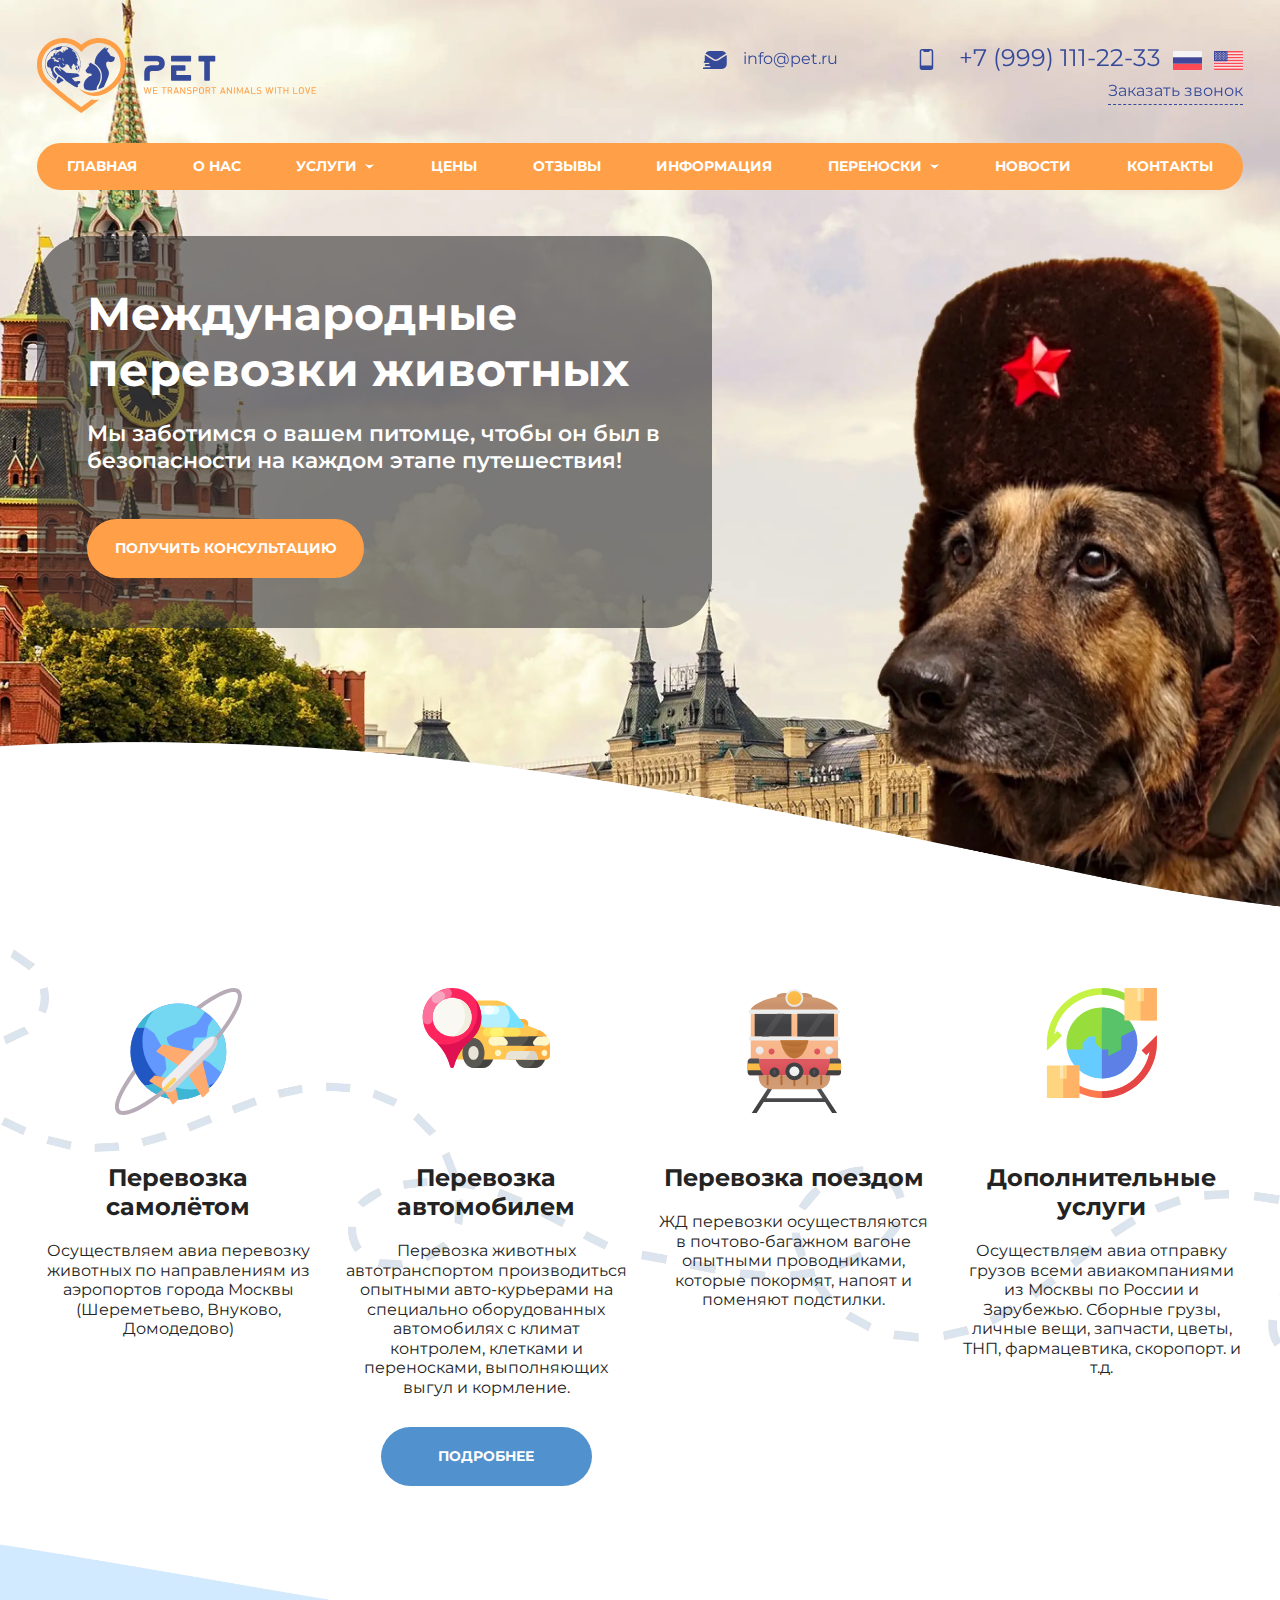
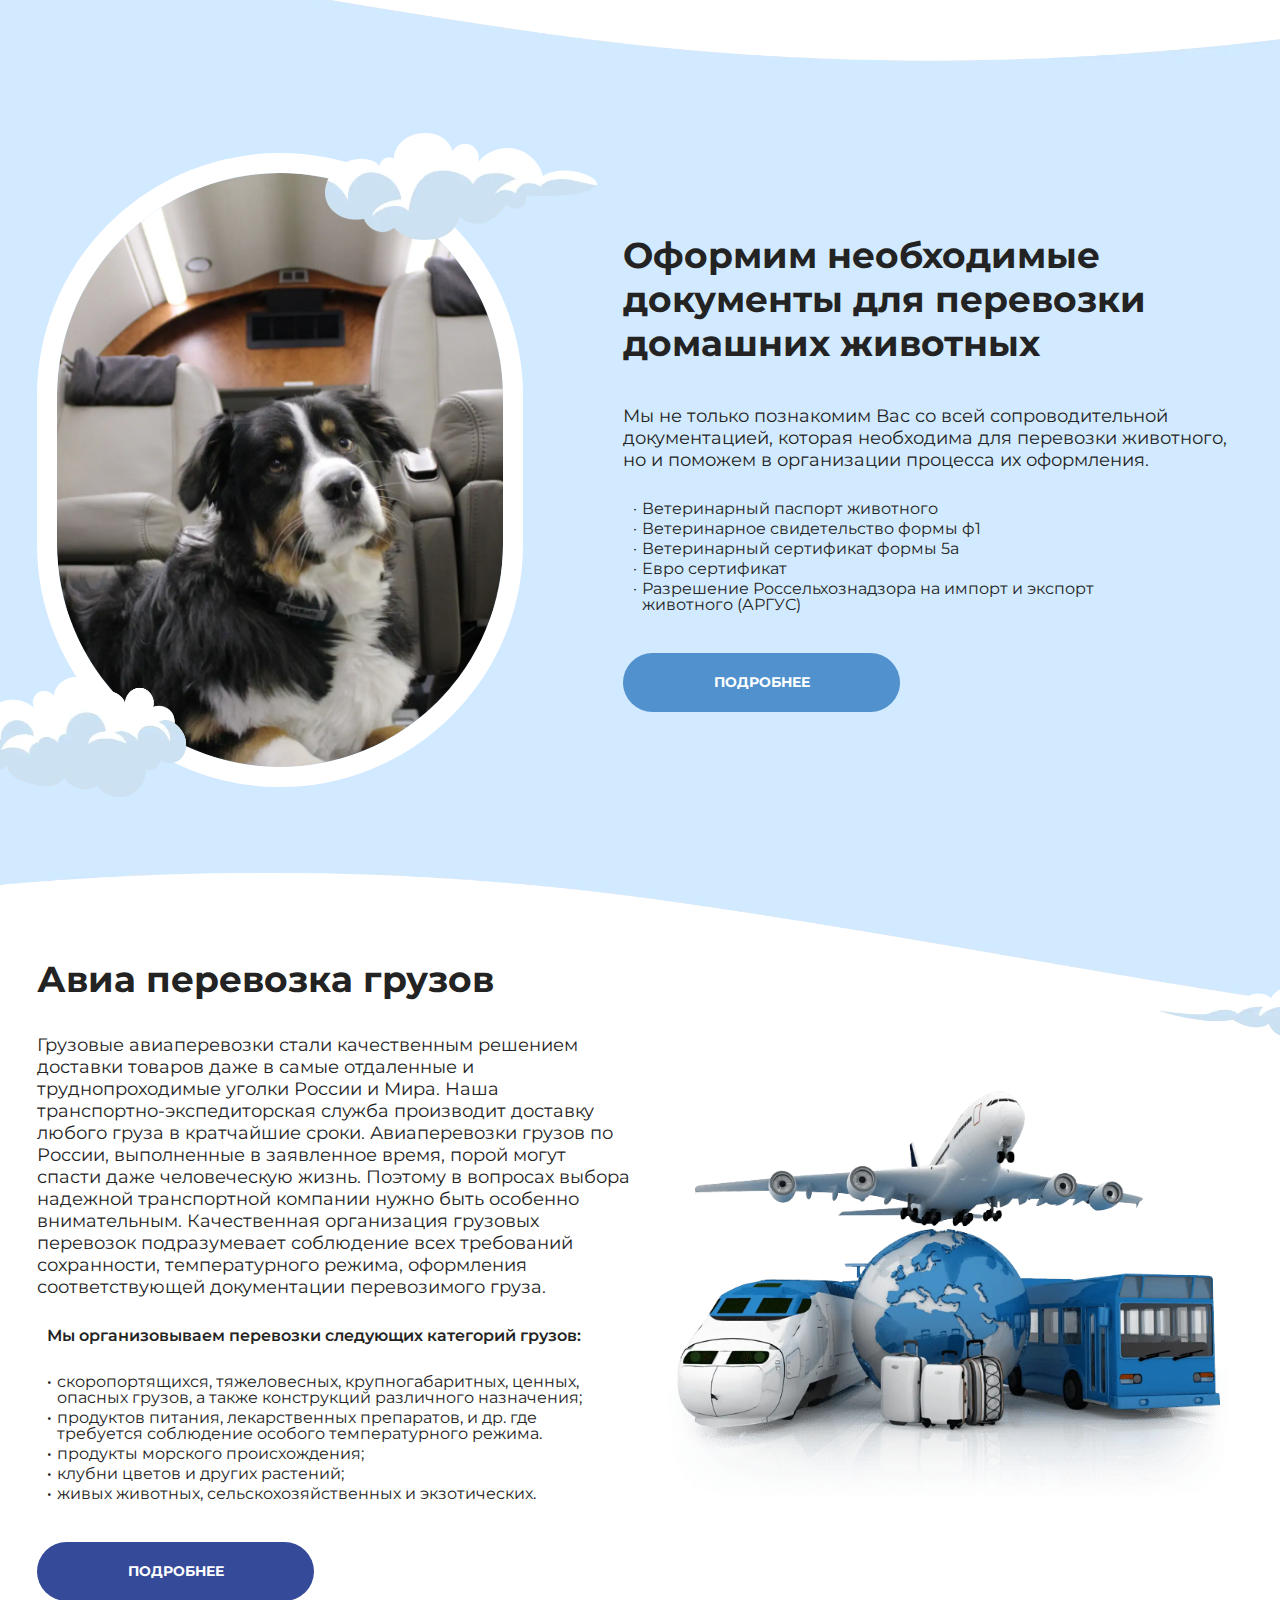
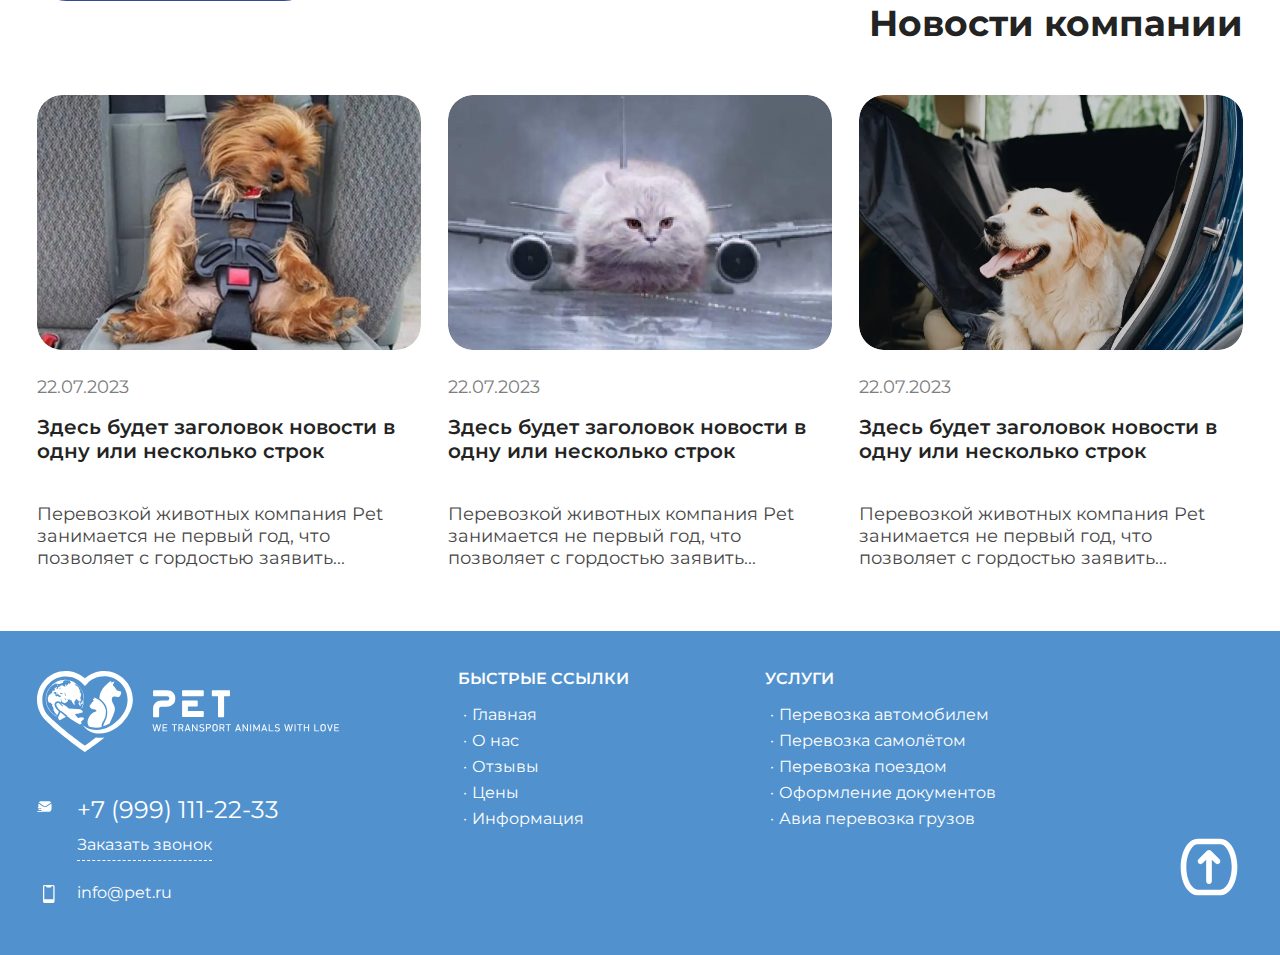
==== index.html @ 8bf380df "Updates" ====
<!doctype html><html lang="ru"><head><meta charset="UTF-8"><meta http-equiv="X-UA-Compatible" content="IE=edge"><meta name="viewport" content="width=device-width,initial-scale=1"><link rel="stylesheet" href="css/style.min.css?_v=20230422104910"><title>Главная</title></head><body><div class="wrapper"><main class="page"><header class="header"><div class="header__container"><div class="header__row"><a href="#" class="logo header__logo"><img src="images/header-logo.svg" alt=""></a><div class="header__info info-header"><a href="email:info@pet.ru" class="info-header__email" data-da=".menu__list, 960, last">info@pet.ru</a><div class="info-header__row" data-da=".menu__list, 560, last"><a href="tel:79991112233" class="info-header__number" data-da=".menu__list, 960, last">+7 (999) 111-22-33</a> <a href="#" class="info-header__lang"><img src="images/header-lang-rus.svg" alt=""></a><a href="#" class="info-header__lang"><img src="images/header-lang-eng.svg" alt=""></a><div href="" class="info-header__button-row"><a href="#" class="info-header__button">Заказать звонок</a></div></div><button class="header__burger icon-menu"><span></span></button></div></div><nav class="header__menu menu"><ul class="menu__list"><li class="menu__item"><a href="#" class="menu__link">ГЛАВНАЯ</a></li><li class="menu__item"><a href="#" class="menu__link">О НАС</a></li><li class="menu__item menu__item-sub"><a href="#" class="menu__link">УСЛУГИ</a><div class="menu__btn-str"><img src="images/header-sub-strelka.svg" alt=""></div><nav class="menu__sub sub-menu"><li class="sub-menu__item"><a href="#" class="menu__link">Link</a></li><li class="sub-menu__item"><a href="#" class="menu__link">Link</a></li><li class="sub-menu__item"><a href="#" class="menu__link">Link</a></li><li class="sub-menu__item"><a href="#" class="menu__link">Link</a></li><li class="sub-menu__item"><a href="#" class="menu__link">Link</a></li></nav></li><li class="menu__item"><a href="#" class="menu__link">ЦЕНЫ</a></li><li class="menu__item"><a href="#" class="menu__link">ОТЗЫВЫ</a></li><li class="menu__item"><a href="#" class="menu__link">ИНФОРМАЦИЯ</a></li><li class="menu__item menu__item-sub"><a href="#" class="menu__link">ПЕРЕНОСКИ</a><div class="menu__btn-str"><img src="images/header-sub-strelka.svg" alt=""></div><nav class="menu__sub sub-menu"><li class="sub-menu__item"><a href="#" class="menu__link">Link</a></li><li class="sub-menu__item"><a href="#" class="menu__link">Link</a></li><li class="sub-menu__item"><a href="#" class="menu__link">Link</a></li><li class="sub-menu__item"><a href="#" class="menu__link">Link</a></li><li class="sub-menu__item"><a href="#" class="menu__link">Link</a></li></nav></li><li class="menu__item"><a href="#" class="menu__link">НОВОСТИ</a></li><li class="menu__item"><a href="#" class="menu__link">КОНТАКТЫ</a></li></ul></nav></div></header><div data-observ></div><div class="beginning" id="beginning"><div class="beginning__container"><div class="beginning__row"><div class="beginning__item"><div class="beginning__title"><h1>Международные перевозки животных</h1></div><div class="beginning__text">Мы заботимся о вашем питомце, чтобы он был в безопасности на каждом этапе путешествия!</div><div class="beginning__button-row"><div class="button beginning__button">ПОЛУЧИТЬ КОНСУЛЬТАЦИЮ</div></div></div></div></div></div><div class="transport"><div class="transport__container"><div class="transport__row"><div class="item-transport transport__item"><div class="item-transport__body"><div class="item-transport__img"><img src="images/transport-item1.svg" alt=""></div><div class="item-transport__title"><h3>Перевозка самолётом</h3></div><div class="item-transport__text">Осуществляем авиа перевозку животных по направлениям из аэропортов города Москвы (Шереметьево, Внуково, Домодедово)</div></div></div><div class="item-transport transport__item"><div class="item-transport__body"><div class="item-transport__img"><img src="images/transport-item2.svg" alt=""></div><div class="item-transport__title"><h3>Перевозка автомобилем</h3></div><div class="item-transport__text">Перевозка животных автотранспортом производиться опытными авто-курьерами на специально оборудованных автомобилях с климат контролем, клетками и переносками, выполняющих выгул и кормление.</div><div class="item-transport__button-row" data-da=".transport__row, 1135, last"><div class="button item-transport__button">ПОДРОБНЕЕ</div></div></div></div><div class="item-transport transport__item"><div class="item-transport__body"><div class="item-transport__img"><img src="images/transport-item3.svg" alt=""></div><div class="item-transport__title"><h3>Перевозка поездом</h3></div><div class="item-transport__text">ЖД перевозки осуществляются в почтово-багажном вагоне опытными проводниками, которые покормят, напоят и поменяют подстилки.</div></div></div><div class="item-transport transport__item"><div class="item-transport__body"><div class="item-transport__img"><img src="images/transport-item4.svg" alt=""></div><div class="item-transport__title"><h3>Дополнительные услуги</h3></div><div class="item-transport__text">Осуществляем авиа отправку грузов всеми авиакомпаниями из Москвы по России и Зарубежью. Сборные грузы, личные вещи, запчасти, цветы, ТНП, фармацевтика, скоропорт. и т.д.</div></div></div></div></div></div><div class="document"><div class="document__container"><div class="document__row"><div class="document__img"><picture><source srcset="images/documant-img.webp" type="image/webp"><img src="images/documant-img.png" alt="фото собаки"></picture></div><div class="document__body"><div class="document__title"><h2>Оформим необходимые документы для перевозки домашних животных</h2></div><div class="document__text"><p>Мы не только познакомим Вас со всей сопроводительной документацией, которая необходима для перевозки животного, но и поможем в организации процесса их оформления.</p><ul class="document__list"><li class="document__item"><span>·</span>Ветеринарный паспорт животного</li><li class="document__item"><span>·</span>Ветеринарное свидетельство формы ф1</li><li class="document__item"><span>·</span>Ветеринарный сертификат формы 5а</li><li class="document__item"><span>·</span>Евро сертификат</li><li class="document__item"><span>·</span>Разрешение Россельхознадзора на импорт и экспорт животного (АРГУС)</li></ul></div><div class="document__button-row"><div class="button document__button">ПОДРОБНЕЕ</div></div></div></div></div></div><div class="air"><div class="air__container"><div class="air__row"><div class="document__body air__body"><div class="document__title air__title"><h2>Авиа перевозка грузов</h2></div><div class="document__text air__text"><p>Грузовые авиаперевозки стали качественным решением доставки товаров даже в самые отдаленные и труднопроходимые уголки России и Мира. Наша транспортно-экспедиторская служба производит доставку любого груза в кратчайшие сроки. Авиаперевозки грузов по России, выполненные в заявленное время, порой могут спасти даже человеческую жизнь. Поэтому в вопросах выбора надежной транспортной компании нужно быть особенно внимательным. Качественная организация грузовых перевозок подразумевает соблюдение всех требований сохранности, температурного режима, оформления соответствующей документации перевозимого груза.</p><ul class="document__list air__list"><span>Мы организовываем перевозки следующих категорий грузов:</span><li class="document__item air__item"><span>·</span> скоропортящихся, тяжеловесных, крупногабаритных, ценных, опасных грузов, а также конструкций различного назначения;</li><li class="document__item air__item"><span>·</span>продуктов питания, лекарственных препаратов, и др. где требуется соблюдение особого температурного режима.</li><li class="document__item air__item"><span>·</span>продукты морского происхождения;</li><li class="document__item air__item"><span>·</span>клубни цветов и других растений;</li><li class="document__item air__item"><span>·</span>живых животных, сельскохозяйственных и экзотических.</li></ul></div><div class="document__button-row air__button-row"><div class="button document__button air__buttom dark">ПОДРОБНЕЕ</div></div></div><div class="air__img"><picture><source srcset="images/air-img.webp" type="image/webp"><img src="images/air-img.png" alt="фото собаки"></picture></div></div></div></div><div class="news"><div class="news__container"><div class="news__title"><h2>Новости компании</h2></div><div class="news__row"><div class="item-news news__item"><div class="item-news__body"><div class="item-news__img"><picture><source srcset="images/news-item1.webp" type="image/webp"><img src="images/news-item1.png" alt=""></picture></div><div class="item-news__data"><p>22.07.2023</p></div><div class="item-news__title">Здесь будет заголовок новости в одну или несколько строк</div><div class="item-news__text"><p>Перевозкой животных компания Pet занимается не первый год, что позволяет с гордостью заявить...</p></div></div></div><div class="item-news news__item"><div class="item-news__body"><div class="item-news__img"><picture><source srcset="images/news-item2.webp" type="image/webp"><img src="images/news-item2.png" alt=""></picture></div><div class="item-news__data"><p>22.07.2023</p></div><div class="item-news__title">Здесь будет заголовок новости в одну или несколько строк</div><div class="item-news__text"><p>Перевозкой животных компания Pet занимается не первый год, что позволяет с гордостью заявить...</p></div></div></div><div class="item-news news__item"><div class="item-news__body"><div class="item-news__img"><picture><source srcset="images/news-item3.webp" type="image/webp"><img src="images/news-item3.png" alt=""></picture></div><div class="item-news__data"><p>22.07.2023</p></div><div class="item-news__title">Здесь будет заголовок новости в одну или несколько строк</div><div class="item-news__text"><p>Перевозкой животных компания Pet занимается не первый год, что позволяет с гордостью заявить...</p></div></div></div></div></div></div></main><footer class="footer"><div class="footer__container"><div class="footer__row"><div class="footer__item"><a href="#" class="logo footer__logo"><img src="images/footer-logo.svg" alt=""></a><a href="tel:79991112233" class="info-header__number footer__number">+7 (999) 111-22-33</a><div href="" class="info-header__button-row footer__button-row"><a href="#" class="info-header__button footer__button">Заказать звонок</a></div><a href="email:info@pet.ru" class="info-header__email footer__email">info@pet.ru</a></div><div class="footer__item"><div class="footer__title">Быстрые ссылки</div><ul class="footer__list"><li class="footer__list-item"><a href="#"><span>·</span>Главная</a></li><li class="footer__list-item"><a href="#"><span>·</span>О нас</a></li><li class="footer__list-item"><a href="#"><span>·</span>Отзывы</a></li><li class="footer__list-item"><a href="#"><span>·</span>Цены</a></li><li class="footer__list-item"><a href="#"><span>·</span>Информация</a></li></ul></div><div class="footer__item"><div class="footer__title">УСЛУГИ</div><ul class="footer__list"><li class="footer__list-item"><a href="#"><span>·</span>Перевозка автомобилем</a></li><li class="footer__list-item"><a href="#"><span>·</span>Перевозка самолётом</a></li><li class="footer__list-item"><a href="#"><span>·</span>Перевозка поездом</a></li><li class="footer__list-item"><a href="#"><span>·</span>Оформление документов</a></li><li class="footer__list-item"><a href="#"><span>·</span>Авиа перевозка грузов</a></li></ul></div><div class="footer__item"><div class="footer__btn-top-row"><a href="#beginning" class="footer__btn-top"><img src="images/footer-btn-top.svg" alt="кнопка вверх"></a></div></div></div></div></footer></div><script src="js/app.min.js?_v=20230422104910"></script></body></html>
---- css/style.min.css ----
@charset "UTF-8";@font-face{font-family:Montserrat;font-display:swap;src:url(../fonts/Montserrat-Black.woff2) format("woff2"),url(../fonts/Montserrat-Black.woff) format("woff");font-weight:900;font-style:normal}@font-face{font-family:Montserrat;font-display:swap;src:url(../fonts/Montserrat-Bold.woff2) format("woff2"),url(../fonts/Montserrat-Bold.woff) format("woff");font-weight:700;font-style:normal}@font-face{font-family:Montserrat;font-display:swap;src:url(../fonts/Montserrat-ExtraBold.woff2) format("woff2"),url(../fonts/Montserrat-ExtraBold.woff) format("woff");font-weight:800;font-style:normal}@font-face{font-family:Montserrat;font-display:swap;src:url(../fonts/Montserrat-Regular.woff2) format("woff2"),url(../fonts/Montserrat-Regular.woff) format("woff");font-weight:400;font-style:normal}@font-face{font-family:Montserrat;font-display:swap;src:url(../fonts/Montserrat-SemiBold.woff2) format("woff2"),url(../fonts/Montserrat-SemiBold.woff) format("woff");font-weight:600;font-style:normal}@font-face{font-family:Inter;font-display:swap;src:url(../fonts/Inter-Bold.woff2) format("woff2"),url(../fonts/Inter-Bold.woff) format("woff");font-weight:700;font-style:normal}@font-face{font-family:Inter;font-display:swap;src:url(../fonts/Inter-Regular.woff2) format("woff2"),url(../fonts/Inter-Regular.woff) format("woff");font-weight:400;font-style:normal}*{padding:0;margin:0;border:0;-webkit-box-sizing:border-box;box-sizing:border-box;color:#232323}:after,:before{-webkit-box-sizing:border-box;box-sizing:border-box}:active,:focus{outline:0}a:active,a:focus{outline:0}aside,footer,header,nav{display:block}body,html{width:100%;height:100%;font-size:1rem;font-family:Montserrat,sans-serif;font-weight:400;line-height:1}button,input,textarea{font-family:inherit}input::-ms-clear{display:none}button{cursor:pointer}button::-moz-focus-inner{padding:0;border:0}a{text-decoration:none}a:visited{text-decoration:none}a:hover{text-decoration:none}li,ul{list-style:none}img{vertical-align:top}h1,h2,h3,h4,h5,h6{font-size:inherit;font-weight:400}sup{color:inherit}*{scrollbar-width:.5rem;scrollbar-color:#232323 #d6d6d6}::-webkit-scrollbar{width:.5rem;background-color:#fff}::-webkit-scrollbar-track{-webkit-box-shadow:inset 0 0 .375rem rgba(0,0,0,.2);box-shadow:inset 0 0 .375rem rgba(0,0,0,.2);border-radius:.25rem;background:#eee}::-webkit-scrollbar-thumb{border-radius:.25rem;border:0 none #fff;background-color:#3d3d3d;-webkit-transition:all 280ms ease-in-out;transition:all 280ms ease-in-out}::-webkit-scrollbar-thumb:hover{background-color:#232323}body.lock{overflow:hidden;-ms-touch-action:none;touch-action:none}[class*=__container]{max-width:77.25rem;margin:0 auto;padding:0 .9375rem}[class*=-ibg]{position:relative}[class*=-ibg] img{position:absolute;width:100%;height:100%;top:0;left:0;-o-object-fit:cover;object-fit:cover}[class*=-ibg_contain] img{-o-object-fit:contain;object-fit:contain}[class*=_overlay-bg]{position:fixed;top:0;left:0;width:100%;height:100%;opacity:0;visibility:hidden;-webkit-transition:all 280ms ease-in-out 0s;-o-transition:all 280ms ease-in-out 0s;transition:all 280ms ease-in-out 0s;z-index:2000;padding:3.75rem .9375rem;overflow-y:auto}[class*=_overlay-bg]._is-open{opacity:1;visibility:visible}.wrapper{display:-webkit-box;display:-ms-flexbox;display:flex;-webkit-box-orient:vertical;-webkit-box-direction:normal;-ms-flex-direction:column;flex-direction:column;min-height:100%;overflow:clip}.page{position:relative;-webkit-box-flex:1;-ms-flex:1 1 auto;flex:1 1 auto}.page [data-observ]{position:absolute;top:0;left:0;width:100%;height:.125rem;background:0 0;pointer-events:none}.page_start{padding-top:6.25rem}*{scroll-behavior:smooth}h1{font-weight:700;color:#fff}h2{font-weight:700}h3{font-weight:700}.button{padding:1.3125rem;max-width:17.3125rem;width:100%;font-weight:700;font-size:.875rem;line-height:1.0625rem;color:#fff;background:#5192ce;border-radius:50px;-webkit-transition:all .3s ease 0s;-o-transition:all .3s ease 0s;transition:all .3s ease 0s;text-align:center;cursor:pointer}.button:hover{background:#364a9a}.button.dark{background:#364a9a}.button.dark:hover{background:#5192ce}a{-webkit-transition:all .3s ease 0s;-o-transition:all .3s ease 0s;transition:all .3s ease 0s}a:hover{opacity:.7}.header{width:100%;position:sticky;top:0;z-index:3;-webkit-transition:all .7s ease 0s;-o-transition:all .7s ease 0s;transition:all .7s ease 0s}.header::before{position:absolute;top:.25rem;left:0;width:100%;height:102%;content:"";z-index:0}.header__container{position:relative;z-index:3;display:-webkit-box;display:-ms-flexbox;display:flex;-webkit-box-orient:vertical;-webkit-box-direction:normal;-ms-flex-direction:column;flex-direction:column}.header__row{position:relative;display:-webkit-inline-box;display:-ms-inline-flexbox;display:inline-flex;-webkit-box-pack:justify;-ms-flex-pack:justify;justify-content:space-between;-webkit-box-align:center;-ms-flex-align:center;align-items:center}.header__logo{margin-right:1.875rem}.header__logo img{width:100%}.header__info{display:-webkit-box;display:-ms-flexbox;display:flex}.info-header{max-width:34.515625rem}.info-header a{color:#364a9a}.info-header__email{position:relative;margin-right:5rem;padding-top:0rem;margin-top:.3125rem;color:#364a9a}.info-header__email::before{position:absolute;content:"";height:1.09375rem;width:1.46875rem;background:url(../images/header-mail-icon.svg) no-repeat center center/contain;top:0;left:0}.info-header__email:hover{color:#5192ce;opacity:.9}.info-header__row{display:-webkit-box;display:-ms-flexbox;display:flex;-ms-flex-wrap:wrap;flex-wrap:wrap;row-gap:.5rem;-webkit-column-gap:.75rem;-moz-column-gap:.75rem;column-gap:.75rem;-webkit-box-pack:end;-ms-flex-pack:end;justify-content:end;max-width:20.3125rem}.info-header__number{position:relative;color:#364a9a}.info-header__number::before{position:absolute;content:"";height:1.5rem;width:.964375rem;background:url(../images/header-tel-icon.svg) no-repeat center center/contain;bottom:.25rem;left:0}.info-header__number:hover{color:#5192ce;opacity:.9}.info-header__lang{max-width:1.8125rem;max-height:1.8125rem}.info-header__lang img{width:100%}.info-header__button-row{-webkit-box-flex:1;-ms-flex:1 1 100%;flex:1 1 100%;display:-webkit-box;display:-ms-flexbox;display:flex;-webkit-box-pack:end;-ms-flex-pack:end;justify-content:end}.info-header__button{text-align:right;padding-bottom:.3125rem;border-bottom:1px #364a9a dashed;color:#364a9a}.info-header__button:hover{color:#5192ce;opacity:.9}.menu{padding:.9375rem 1.875rem;background:#ff9f47;border-radius:50px}.menu__list{display:-webkit-box;display:-ms-flexbox;display:flex;-webkit-box-pack:justify;-ms-flex-pack:justify;justify-content:space-between;gap:1.25rem}.menu__item{display:inline-block}.menu__item-sub{position:relative;display:-webkit-box;display:-ms-flexbox;display:flex}.menu__item-sub .menu__link{position:relative;padding-right:.375rem}.menu__btn-str{position:relative;height:.75rem;width:.75rem;top:.1875rem;right:0;cursor:pointer;-webkit-transition:all .3s ease 0s;-o-transition:all .3s ease 0s;transition:all .3s ease 0s}.menu__btn-str img{width:100%}.menu__link{font-weight:700;font-size:.875rem;line-height:1.0625rem;color:#fff}.sub-menu{position:absolute;pointer-events:none;-webkit-transition:all .3s ease 0s;-o-transition:all .3s ease 0s;transition:all .3s ease 0s;top:1.125rem;left:0;padding:.4375rem;min-width:100%;min-height:100%;opacity:0;z-index:3;border-radius:6px;background-color:#f79131;display:-webkit-box;display:-ms-flexbox;display:flex;-webkit-box-orient:vertical;-webkit-box-direction:normal;-ms-flex-direction:column;flex-direction:column;row-gap:.1875rem}.sub-menu__item a{font-weight:600}.sub-menu__item a::before{display:none}.icon-menu{display:none;margin:auto 0 auto .625rem}.footer{padding:2.5rem 0 3.375rem;background:#5192ce}.footer__row{display:-webkit-box;display:-ms-flexbox;display:flex;-webkit-box-pack:justify;-ms-flex-pack:justify;justify-content:space-between;gap:1.25rem;row-gap:2.5rem}.footer__item{-webkit-box-flex:0;-ms-flex:0 1 25%;flex:0 1 25%;display:-webkit-box;display:-ms-flexbox;display:flex;-webkit-box-orient:vertical;-webkit-box-direction:normal;-ms-flex-direction:column;flex-direction:column;-webkit-box-align:start;-ms-flex-align:start;align-items:start}.footer__item:last-child{-webkit-box-align:end;-ms-flex-align:end;align-items:end;-webkit-box-pack:end;-ms-flex-pack:end;justify-content:end;-webkit-box-flex:0;-ms-flex:0 1 15%;flex:0 1 15%}.footer__item:first-child{-webkit-box-flex:0;-ms-flex:0 1 35%;flex:0 1 35%}.footer__logo img{width:100%}.footer__email{color:#fff;margin-top:1.5rem}.footer__email::before{position:absolute;content:"";height:1.09375rem;width:1.46875rem;background:url(../images/footer-mail-icon.svg) no-repeat center center/contain;top:0;left:0}.footer__number{color:#fff}.footer__number::before{position:absolute;content:"";height:1.5rem;width:.964375rem;background:url(../images/footer-tel-icon.svg) no-repeat center center/contain;bottom:.25rem;left:0}.footer__button-row{margin-top:.9375rem;padding-left:2.5rem;-webkit-box-pack:start;-ms-flex-pack:start;justify-content:start}.footer__button{color:#fff;padding-bottom:.4375rem;border-color:#fff}.footer__title{font-weight:600;margin-bottom:1.25rem;color:#fff;text-transform:uppercase}.footer__list{display:-webkit-box;display:-ms-flexbox;display:flex;-webkit-box-orient:vertical;-webkit-box-direction:normal;-ms-flex-direction:column;flex-direction:column;gap:.625rem}.footer__list-item span{padding:0 .3125rem;color:#fff}.footer__list-item a{color:#fff}.beginning{position:relative;margin-top:-11.875rem;padding-top:11.875rem;padding-bottom:18.75rem}.no-webp .beginning::before{background:url(../images/header-fon.png) no-repeat center center/cover}.beginning::before{position:absolute;content:"";width:100%;height:100%;top:0;left:0;z-index:-1}.beginning__item{background:rgba(51,51,51,.6);border-radius:50px;max-width:42.1875rem}.beginning__title{margin-bottom:1.375rem}.beginning__text{font-weight:600;color:#fff}.beginning__button{background:#ff9f47}.beginning__button:hover{background:#5192ce;opacity:.8}.transport{position:relative;padding:3.75rem 0 1.6875rem}.no-webp .transport::before{background:url(../images/transport-fon1.png) no-repeat center center/cover}.transport::before{position:absolute;content:"";height:25rem;width:62.5rem;top:0;right:50%;z-index:-1}.no-webp .transport::after{background:url(../images/transport-fon2.png) no-repeat center center/contain}.transport::after{position:absolute;content:"";height:25rem;width:62.5rem;top:105px;left:50%;z-index:-1}.transport__row{position:relative;display:-webkit-box;display:-ms-flexbox;display:flex;margin:0 -.78125rem;row-gap:1.875rem}.no-webp .transport__row::before{background:url(../images/transport-fon-samlet.png) no-repeat center center/contain}.transport__row::before{position:absolute;content:"";height:9.5625rem;width:9.5625rem;bottom:0;left:-320px;z-index:-1}.transport__item{-webkit-box-flex:0;-ms-flex:0 1 25%;flex:0 1 25%;padding:0 .78125rem}.item-transport__body{display:-webkit-box;display:-ms-flexbox;display:flex;-webkit-box-orient:vertical;-webkit-box-direction:normal;-ms-flex-direction:column;flex-direction:column;-webkit-box-align:center;-ms-flex-align:center;align-items:center;min-height:100%}.item-transport__img{max-width:8rem;height:8rem}.item-transport__img img{width:100%}.item-transport__title{margin:0 auto 1.25rem;text-align:center}.item-transport__text{text-align:center;line-height:1.21875rem}.item-transport__button-row{min-width:100%}.item-transport__button{margin:1.875rem auto 0rem;max-width:13.1875rem}.document{padding-top:15rem;padding-bottom:15rem;position:relative}.no-webp .document::before{background:url(../images/document-fon1.png) no-repeat center center/cover}.document::before{position:absolute;content:"";width:100%;height:980px;top:0;left:0;z-index:-1}.no-webp .document::after{background:url(../images/document-fon2.png) no-repeat center center/cover}.document::after{position:absolute;content:"";width:100%;height:900px;bottom:0;left:0;z-index:-1}.document__container{position:relative}.no-webp .document__container::before{background:url(../images/document-obl3.png) no-repeat center center/cover}.document__container::before{position:absolute;content:"";width:445.4px;height:128.61px;bottom:-270px;left:92%;z-index:1}.document__row{display:-webkit-box;display:-ms-flexbox;display:flex}.document__img{-webkit-box-flex:0;-ms-flex:0 1 48%;flex:0 1 48%;max-width:30.375rem;max-height:40.4375rem;position:relative;border:20px solid #fff;border-radius:300px}.document__img img{width:100%;height:100%;-o-object-fit:cover;object-fit:cover;border-radius:300px}.no-webp .document__img::before{background:url(../images/document-obl1.png) no-repeat center center/cover}.document__img::before{position:absolute;content:"";width:272px;height:106.84px;top:-40px;left:60%;z-index:1}.no-webp .document__img::after{background:url(../images/document-obl2.png) no-repeat center center/cover}.document__img::after{position:absolute;content:"";width:234.62px;height:119.25px;bottom:-30px;right:71%;z-index:1}.document__body{-webkit-box-flex:0;-ms-flex:0 1 52%;flex:0 1 52%}.document__list{margin-left:.625rem;max-width:34.375rem}.document__item{margin-bottom:.25rem;display:-webkit-box;display:-ms-flexbox;display:flex}.document__item span{margin-right:.3125rem}.air{margin-top:-9.375rem}.air__row{display:-webkit-box;display:-ms-flexbox;display:flex;-webkit-box-align:center;-ms-flex-align:center;align-items:center}.air__body{-webkit-box-flex:0;-ms-flex:0 1 50%;flex:0 1 50%;margin-right:1.125rem}.air span{display:block;font-weight:600}.air__img{margin-top:6.25rem;margin-right:-13.875rem;-webkit-box-flex:0;-ms-flex:0 1 auto;flex:0 1 auto;max-width:48.375rem;max-height:33.8125rem}.air__img img{width:100%;height:100%}.news__title{text-align:right}.news__row{display:-webkit-box;display:-ms-flexbox;display:flex;margin:0 -.84375rem;row-gap:1.5625rem}.news__item{-webkit-box-flex:0;-ms-flex:0 1 33.33333%;flex:0 1 33.33333%;padding:0 .84375rem}.item-news__img{max-width:100%}.item-news__img img{width:100%;height:100%;-o-object-fit:cover;object-fit:cover;border-radius:25px}.item-news__data p{color:#7e7e7e}.item-news__title{margin-top:1.0625rem;font-weight:600}.item-news__text p{color:#464646}@media (min-width:75.375em){h1{font-size:2.875rem}h1{line-height:3.5rem}h2{font-size:2.25rem}h2{line-height:2.75rem}h3{font-size:1.5rem}h3{line-height:1.8125rem}p{font-size:1.125rem}p{line-height:1.375rem}.header__row{margin-top:2.375rem}.header__logo{max-width:17.4375rem}.info-header__email{padding-left:2.5rem}.info-header__number{padding-left:2.5rem}.info-header__number{font-size:1.5rem}.menu{margin-top:1.875rem}.footer__logo{max-width:18.875rem}.footer__number{margin-top:2.875rem}.footer__number{font-size:1.5rem}.beginning__row{margin-top:2.875rem}.beginning__item{padding:3.125rem}.beginning__text{margin-bottom:2.8125rem}.beginning__text{font-size:1.375rem}.beginning__text{line-height:1.6875rem}.item-transport__img{margin-bottom:2.9375rem}.document__body{margin-top:5rem}.document__body{margin-left:6.25rem}.document__text{margin-top:2.5rem}.document__list{margin-top:1.875rem}.document__item span{margin-bottom:.00000625rem}.document__button-row{margin-top:2.5rem}.air__body{margin-left:.00000625rem}.air__text{margin-top:2.0625rem}.air span{margin-bottom:1.875rem}.air__item span{margin-bottom:.00000625rem}.news{padding-bottom:3.875rem}.news__title{margin-bottom:3.125rem}.item-news__data{margin-top:1.625rem}.item-news__title{font-size:1.25rem}.item-news__title{line-height:1.5rem}.item-news__text{margin-top:2.5rem}}@media (min-width:960px){.hide .header{top:-120px}.menu__item-sub:hover .sub-menu{pointer-events:all;opacity:1}.menu__item-sub:hover .menu__btn-str{-webkit-transform:rotate(180deg);-ms-transform:rotate(180deg);transform:rotate(180deg)}}@media (max-width:2220px){.document::before{height:900px}.document::after{height:940px}}@media (max-width:1550px){.air__img{margin-right:0;-webkit-box-flex:0;-ms-flex:0 1 50%;flex:0 1 50%}}@media (max-width:1200px){.info-header__email{margin-right:2.5rem}}@media (max-width:1135px){.transport__row{-ms-flex-wrap:wrap;flex-wrap:wrap}.transport__item{-webkit-box-flex:0;-ms-flex:0 1 50%;flex:0 1 50%}.item-transport__button{max-width:17.3125rem}.news__row{-ms-flex-wrap:wrap;flex-wrap:wrap}.news__item{-webkit-box-flex:0;-ms-flex:0 1 50%;flex:0 1 50%}}@media (max-width:1120px){.air__row{-webkit-box-orient:vertical;-webkit-box-direction:reverse;-ms-flex-direction:column-reverse;flex-direction:column-reverse}.air__body{-webkit-box-flex:0;-ms-flex:0 1 100%;flex:0 1 100%}.air__img{-webkit-box-flex:0;-ms-flex:0 1 100%;flex:0 1 100%}}@media (max-width:1050px){.footer__row{-ms-flex-wrap:wrap;flex-wrap:wrap}.footer__item{-webkit-box-flex:0;-ms-flex:0 1 30%;flex:0 1 30%}.footer__item:last-child{-webkit-box-flex:0;-ms-flex:0 1 100%;flex:0 1 100%}}@media (max-width:1040px) and (max-width:20em){.document__body{margin-left:.625rem}}@media (max-width:1025px){.document::before{height:800px}.document::after{height:840px}}@media (max-width:960px){.header::before{-webkit-backdrop-filter:blur(4.5px);backdrop-filter:blur(4.5px)}.info-header__email{margin-right:0rem;font-size:1.25rem}.info-header__row{-webkit-box-orient:horizontal;-webkit-box-direction:reverse;-ms-flex-direction:row-reverse;flex-direction:row-reverse}.info-header__number::before{bottom:0rem}.info-header__button-row{-webkit-box-flex:1;-ms-flex:1 1 auto;flex:1 1 auto}.info-header__button{padding-bottom:0rem;margin:auto 0;font-size:1.25rem}.menu{-webkit-transition:all .5s ease 0s;-o-transition:all .5s ease 0s;transition:all .5s ease 0s;padding:1.875rem 1.25rem;border-bottom-left-radius:25px;border-bottom-right-radius:0;border-top-left-radius:25px;border-top-right-radius:0;position:fixed;width:20rem;z-index:10;right:-100%;top:0}.menu-open .menu{right:0}.menu__list{display:-webkit-inline-box;display:-ms-inline-flexbox;display:inline-flex;-webkit-box-orient:vertical;-webkit-box-direction:normal;-ms-flex-direction:column;flex-direction:column}.menu__btn-str{height:1.75rem;width:1.875rem;margin-left:.625rem;top:-.3125rem}._active .menu__btn-str{-webkit-transform:rotate(180deg);-ms-transform:rotate(180deg);transform:rotate(180deg)}.menu__link{font-size:1.25rem}.sub-menu{row-gap:.9375rem;top:1.5625rem}._active .sub-menu{opacity:1;pointer-events:all}.sub-menu__item a{font-size:1.25rem}.footer__number::before{bottom:0rem}}@media (max-width:960.98px){.icon-menu{display:block;position:relative;background:0 0;width:1.875rem;height:1.125rem;cursor:pointer;z-index:15}.icon-menu span,.icon-menu::after,.icon-menu::before{content:"";-webkit-transition:all .3s ease 0s;-o-transition:all .3s ease 0s;transition:all .3s ease 0s;right:0;position:absolute;width:100%;height:.125rem;background-color:#364a9a}.icon-menu::before{top:0}.icon-menu::after{bottom:0}.icon-menu span{top:calc(50% - .0625rem)}.menu-open .icon-menu span{width:0}.menu-open .icon-menu::before{top:calc(50% - .0625rem);-webkit-transform:rotate(-45deg);-ms-transform:rotate(-45deg);transform:rotate(-45deg)}.menu-open .icon-menu::after{bottom:calc(50% - .0625rem);-webkit-transform:rotate(45deg);-ms-transform:rotate(45deg);transform:rotate(45deg)}}@media (max-width:856px){.item-transport__title{max-width:18.75rem}}@media (max-width:840px){.document__row{-ms-flex-wrap:wrap;flex-wrap:wrap}.document__img{margin:0 auto;-webkit-box-flex:0;-ms-flex:0 1 100%;flex:0 1 100%;max-width:30.375rem;max-height:40.4375rem}.document__body{-webkit-box-flex:0;-ms-flex:0 1 100%;flex:0 1 100%}}@media (max-width:830px){.footer__item{-webkit-box-flex:0;-ms-flex:0 1 100%;flex:0 1 100%}.footer__item:first-child{-webkit-box-flex:0;-ms-flex:0 1 100%;flex:0 1 100%}}@media (max-width:768.98px){[class*=_overlay-bg]::-webkit-scrollbar{display:none}}@media (max-width:620px){.transport__item{-webkit-box-flex:0;-ms-flex:0 1 100%;flex:0 1 100%}.item-transport__title{max-width:100%}.news__item{-webkit-box-flex:0;-ms-flex:0 1 100%;flex:0 1 100%}}@media (max-width:520px){.document__list{margin-left:0rem}}@media (max-width:410px){.air__buttom{margin:0 auto}.news__title{text-align:center}}@media (max-width:20em){h1{font-size:1.625rem}h1{line-height:1.9375rem}h2{font-size:1.3125rem}h2{line-height:1.875rem}h3{font-size:1.125rem}h3{line-height:1.375rem}p{font-size:1rem}p{line-height:1.25rem}.header__row{margin-top:1.875rem}.header__logo{max-width:9.375rem}.info-header__email{padding-left:1.875rem}.info-header__number{padding-left:1.875rem}.info-header__number{font-size:1.125rem}.menu{margin-top:1.25rem}.footer__logo{max-width:12.5rem}.footer__number{margin-top:1.25rem}.footer__number{font-size:1.25rem}.beginning__row{margin-top:1.875rem}.beginning__item{padding:1.25rem}.beginning__text{margin-bottom:1.375rem}.beginning__text{font-size:1.125rem}.beginning__text{line-height:1.4375rem}.item-transport__img{margin-bottom:1.5625rem}.document__body{margin-top:1.875rem}.document__body{margin-left:.625rem}.document__text{margin-top:1.25rem}.document__list{margin-top:.9375rem}.document__item span{margin-bottom:.00000625rem}.document__button-row{margin-top:1.25rem}.air__body{margin-left:.00000625rem}.air__text{margin-top:1.25rem}.air span{margin-bottom:.9375rem}.air__item span{margin-bottom:.00000625rem}.news{padding-bottom:1.875rem}.news__title{margin-bottom:1.25rem}.item-news__data{margin-top:1.0625rem}.item-news__title{font-size:1.125rem}.item-news__title{line-height:1.375rem}.item-news__text{margin-top:.9375rem}}@media (min-width:20em) and (max-width:75.375em){@supports (font-size:clamp(1.625rem ,1.1735327314rem + 2.2573363431vw ,2.875rem)){h1{font-size:clamp(1.625rem ,1.1735327314rem + 2.2573363431vw ,2.875rem)}}@supports not (font-size:clamp(1.625rem ,1.1735327314rem + 2.2573363431vw ,2.875rem)){h1{font-size:calc(1.625rem + 1.25 * (100vw - 20rem)/ 55.375)}}@supports (line-height:clamp(1.9375rem ,1.3731659142rem + 2.8216704289vw ,3.5rem)){h1{line-height:clamp(1.9375rem ,1.3731659142rem + 2.8216704289vw ,3.5rem)}}@supports not (line-height:clamp(1.9375rem ,1.3731659142rem + 2.8216704289vw ,3.5rem)){h1{line-height:calc(1.9375rem + 1.5625 * (100vw - 20rem)/ 55.375)}}@supports (font-size:clamp(1.3125rem ,0.9738995485rem + 1.6930022573vw ,2.25rem)){h2{font-size:clamp(1.3125rem ,.9738995485rem + 1.6930022573vw ,2.25rem)}}@supports not (font-size:clamp(1.3125rem ,0.9738995485rem + 1.6930022573vw ,2.25rem)){h2{font-size:calc(1.3125rem + .9375 * (100vw - 20rem)/ 55.375)}}@supports (line-height:clamp(1.875rem ,1.558972912rem + 1.5801354402vw ,2.75rem)){h2{line-height:clamp(1.875rem ,1.558972912rem + 1.5801354402vw ,2.75rem)}}@supports not (line-height:clamp(1.875rem ,1.558972912rem + 1.5801354402vw ,2.75rem)){h2{line-height:calc(1.875rem + .875 * (100vw - 20rem)/ 55.375)}}@supports (font-size:clamp(1.125rem ,0.9895598194rem + 0.6772009029vw ,1.5rem)){h3{font-size:clamp(1.125rem ,.9895598194rem + .6772009029vw ,1.5rem)}}@supports not (font-size:clamp(1.125rem ,0.9895598194rem + 0.6772009029vw ,1.5rem)){h3{font-size:calc(1.125rem + .375 * (100vw - 20rem)/ 55.375)}}@supports (line-height:clamp(1.375rem ,1.216986456rem + 0.7900677201vw ,1.8125rem)){h3{line-height:clamp(1.375rem ,1.216986456rem + .7900677201vw ,1.8125rem)}}@supports not (line-height:clamp(1.375rem ,1.216986456rem + 0.7900677201vw ,1.8125rem)){h3{line-height:calc(1.375rem + .4375 * (100vw - 20rem)/ 55.375)}}@supports (font-size:clamp(1rem ,0.9548532731rem + 0.2257336343vw ,1.125rem)){p{font-size:clamp(1rem ,.9548532731rem + .2257336343vw ,1.125rem)}}@supports not (font-size:clamp(1rem ,0.9548532731rem + 0.2257336343vw ,1.125rem)){p{font-size:calc(1rem + .125 * (100vw - 20rem)/ 55.375)}}@supports (line-height:clamp(1.25rem ,1.2048532731rem + 0.2257336343vw ,1.375rem)){p{line-height:clamp(1.25rem ,1.2048532731rem + .2257336343vw ,1.375rem)}}@supports not (line-height:clamp(1.25rem ,1.2048532731rem + 0.2257336343vw ,1.375rem)){p{line-height:calc(1.25rem + .125 * (100vw - 20rem)/ 55.375)}}@supports (margin-top:clamp(1.875rem ,1.6944130926rem + 0.9029345372vw ,2.375rem)){.header__row{margin-top:clamp(1.875rem ,1.6944130926rem + .9029345372vw ,2.375rem)}}@supports not (margin-top:clamp(1.875rem ,1.6944130926rem + 0.9029345372vw ,2.375rem)){.header__row{margin-top:calc(1.875rem + .5 * (100vw - 20rem)/ 55.375)}}@supports (max-width:clamp(9.375rem ,6.4630361174rem + 14.5598194131vw ,17.4375rem)){.header__logo{max-width:clamp(9.375rem ,6.4630361174rem + 14.5598194131vw ,17.4375rem)}}@supports not (max-width:clamp(9.375rem ,6.4630361174rem + 14.5598194131vw ,17.4375rem)){.header__logo{max-width:calc(9.375rem + 8.0625 * (100vw - 20rem)/ 55.375)}}@supports (padding-left:clamp(1.875rem ,1.6492663657rem + 1.1286681716vw ,2.5rem)){.info-header__email{padding-left:clamp(1.875rem ,1.6492663657rem + 1.1286681716vw ,2.5rem)}}@supports not (padding-left:clamp(1.875rem ,1.6492663657rem + 1.1286681716vw ,2.5rem)){.info-header__email{padding-left:calc(1.875rem + .625 * (100vw - 20rem)/ 55.375)}}@supports (padding-left:clamp(1.875rem ,1.6492663657rem + 1.1286681716vw ,2.5rem)){.info-header__number{padding-left:clamp(1.875rem ,1.6492663657rem + 1.1286681716vw ,2.5rem)}}@supports not (padding-left:clamp(1.875rem ,1.6492663657rem + 1.1286681716vw ,2.5rem)){.info-header__number{padding-left:calc(1.875rem + .625 * (100vw - 20rem)/ 55.375)}}@supports (font-size:clamp(1.125rem ,0.9895598194rem + 0.6772009029vw ,1.5rem)){.info-header__number{font-size:clamp(1.125rem ,.9895598194rem + .6772009029vw ,1.5rem)}}@supports not (font-size:clamp(1.125rem ,0.9895598194rem + 0.6772009029vw ,1.5rem)){.info-header__number{font-size:calc(1.125rem + .375 * (100vw - 20rem)/ 55.375)}}@supports (margin-top:clamp(1.25rem ,1.0242663657rem + 1.1286681716vw ,1.875rem)){.menu{margin-top:clamp(1.25rem ,1.0242663657rem + 1.1286681716vw ,1.875rem)}}@supports not (margin-top:clamp(1.25rem ,1.0242663657rem + 1.1286681716vw ,1.875rem)){.menu{margin-top:calc(1.25rem + .625 * (100vw - 20rem)/ 55.375)}}@supports (max-width:clamp(12.5rem ,10.19751693rem + 11.5124153499vw ,18.875rem)){.footer__logo{max-width:clamp(12.5rem ,10.19751693rem + 11.5124153499vw ,18.875rem)}}@supports not (max-width:clamp(12.5rem ,10.19751693rem + 11.5124153499vw ,18.875rem)){.footer__logo{max-width:calc(12.5rem + 6.375 * (100vw - 20rem)/ 55.375)}}@supports (margin-top:clamp(1.25rem ,0.6630925508rem + 2.934537246vw ,2.875rem)){.footer__number{margin-top:clamp(1.25rem ,.6630925508rem + 2.934537246vw ,2.875rem)}}@supports not (margin-top:clamp(1.25rem ,0.6630925508rem + 2.934537246vw ,2.875rem)){.footer__number{margin-top:calc(1.25rem + 1.625 * (100vw - 20rem)/ 55.375)}}@supports (font-size:clamp(1.25rem ,1.1597065463rem + 0.4514672686vw ,1.5rem)){.footer__number{font-size:clamp(1.25rem ,1.1597065463rem + .4514672686vw ,1.5rem)}}@supports not (font-size:clamp(1.25rem ,1.1597065463rem + 0.4514672686vw ,1.5rem)){.footer__number{font-size:calc(1.25rem + .25 * (100vw - 20rem)/ 55.375)}}@supports (margin-top:clamp(1.875rem ,1.5138261851rem + 1.8058690745vw ,2.875rem)){.beginning__row{margin-top:clamp(1.875rem ,1.5138261851rem + 1.8058690745vw ,2.875rem)}}@supports not (margin-top:clamp(1.875rem ,1.5138261851rem + 1.8058690745vw ,2.875rem)){.beginning__row{margin-top:calc(1.875rem + 1 * (100vw - 20rem)/ 55.375)}}@supports (padding:clamp(1.25rem ,0.5727990971rem + 3.3860045147vw ,3.125rem)){.beginning__item{padding:clamp(1.25rem ,.5727990971rem + 3.3860045147vw ,3.125rem)}}@supports not (padding:clamp(1.25rem ,0.5727990971rem + 3.3860045147vw ,3.125rem)){.beginning__item{padding:calc(1.25rem + 1.875 * (100vw - 20rem)/ 55.375)}}@supports (margin-bottom:clamp(1.375rem ,0.8558126411rem + 2.5959367946vw ,2.8125rem)){.beginning__text{margin-bottom:clamp(1.375rem ,.8558126411rem + 2.5959367946vw ,2.8125rem)}}@supports not (margin-bottom:clamp(1.375rem ,0.8558126411rem + 2.5959367946vw ,2.8125rem)){.beginning__text{margin-bottom:calc(1.375rem + 1.4375 * (100vw - 20rem)/ 55.375)}}@supports (font-size:clamp(1.125rem ,1.0347065463rem + 0.4514672686vw ,1.375rem)){.beginning__text{font-size:clamp(1.125rem ,1.0347065463rem + .4514672686vw ,1.375rem)}}@supports not (font-size:clamp(1.125rem ,1.0347065463rem + 0.4514672686vw ,1.375rem)){.beginning__text{font-size:calc(1.125rem + .25 * (100vw - 20rem)/ 55.375)}}@supports (line-height:clamp(1.4375rem ,1.3472065463rem + 0.4514672686vw ,1.6875rem)){.beginning__text{line-height:clamp(1.4375rem ,1.3472065463rem + .4514672686vw ,1.6875rem)}}@supports not (line-height:clamp(1.4375rem ,1.3472065463rem + 0.4514672686vw ,1.6875rem)){.beginning__text{line-height:calc(1.4375rem + .25 * (100vw - 20rem)/ 55.375)}}@supports (margin-bottom:clamp(1.5625rem ,1.0658860045rem + 2.4830699774vw ,2.9375rem)){.item-transport__img{margin-bottom:clamp(1.5625rem ,1.0658860045rem + 2.4830699774vw ,2.9375rem)}}@supports not (margin-bottom:clamp(1.5625rem ,1.0658860045rem + 2.4830699774vw ,2.9375rem)){.item-transport__img{margin-bottom:calc(1.5625rem + 1.375 * (100vw - 20rem)/ 55.375)}}@supports (margin-top:clamp(1.875rem ,0.7463318284rem + 5.6433408578vw ,5rem)){.document__body{margin-top:clamp(1.875rem ,.7463318284rem + 5.6433408578vw ,5rem)}}@supports not (margin-top:clamp(1.875rem ,0.7463318284rem + 5.6433408578vw ,5rem)){.document__body{margin-top:calc(1.875rem + 3.125 * (100vw - 20rem)/ 55.375)}}@supports (margin-left:clamp(0.625rem ,-1.4066027088rem + 10.158013544vw ,6.25rem)){.document__body{margin-left:clamp(.625rem ,-1.4066027088rem + 10.158013544vw ,6.25rem)}}@supports not (margin-left:clamp(0.625rem ,-1.4066027088rem + 10.158013544vw ,6.25rem)){.document__body{margin-left:calc(.625rem + 5.625 * (100vw - 20rem)/ 55.375)}}@supports (margin-top:clamp(1.25rem ,0.7985327314rem + 2.2573363431vw ,2.5rem)){.document__text{margin-top:clamp(1.25rem ,.7985327314rem + 2.2573363431vw ,2.5rem)}}@supports not (margin-top:clamp(1.25rem ,0.7985327314rem + 2.2573363431vw ,2.5rem)){.document__text{margin-top:calc(1.25rem + 1.25 * (100vw - 20rem)/ 55.375)}}@supports (margin-top:clamp(0.9375rem ,0.5988995485rem + 1.6930022573vw ,1.875rem)){.document__list{margin-top:clamp(.9375rem ,.5988995485rem + 1.6930022573vw ,1.875rem)}}@supports not (margin-top:clamp(0.9375rem ,0.5988995485rem + 1.6930022573vw ,1.875rem)){.document__list{margin-top:calc(.9375rem + .9375 * (100vw - 20rem)/ 55.375)}}@supports (margin-bottom:clamp(0.00000625rem ,0.00000625rem + 0vw ,0.00000625rem)){.document__item span{margin-bottom:clamp(.00000625rem ,.00000625rem + 0vw ,.00000625rem)}}@supports not (margin-bottom:clamp(0.00000625rem ,0.00000625rem + 0vw ,0.00000625rem)){.document__item span{margin-bottom:calc(.00000625rem + 0 * (100vw - 20rem)/ 55.375)}}@supports (margin-top:clamp(1.25rem ,0.7985327314rem + 2.2573363431vw ,2.5rem)){.document__button-row{margin-top:clamp(1.25rem ,.7985327314rem + 2.2573363431vw ,2.5rem)}}@supports not (margin-top:clamp(1.25rem ,0.7985327314rem + 2.2573363431vw ,2.5rem)){.document__button-row{margin-top:calc(1.25rem + 1.25 * (100vw - 20rem)/ 55.375)}}@supports (margin-left:clamp(0.00000625rem ,0.00000625rem + 0vw ,0.00000625rem)){.air__body{margin-left:clamp(.00000625rem ,.00000625rem + 0vw ,.00000625rem)}}@supports not (margin-left:clamp(0.00000625rem ,0.00000625rem + 0vw ,0.00000625rem)){.air__body{margin-left:calc(.00000625rem + 0 * (100vw - 20rem)/ 55.375)}}@supports (margin-top:clamp(1.25rem ,0.9565462754rem + 1.467268623vw ,2.0625rem)){.air__text{margin-top:clamp(1.25rem ,.9565462754rem + 1.467268623vw ,2.0625rem)}}@supports not (margin-top:clamp(1.25rem ,0.9565462754rem + 1.467268623vw ,2.0625rem)){.air__text{margin-top:calc(1.25rem + .8125 * (100vw - 20rem)/ 55.375)}}@supports (margin-bottom:clamp(0.9375rem ,0.5988995485rem + 1.6930022573vw ,1.875rem)){.air span{margin-bottom:clamp(.9375rem ,.5988995485rem + 1.6930022573vw ,1.875rem)}}@supports not (margin-bottom:clamp(0.9375rem ,0.5988995485rem + 1.6930022573vw ,1.875rem)){.air span{margin-bottom:calc(.9375rem + .9375 * (100vw - 20rem)/ 55.375)}}@supports (margin-bottom:clamp(0.00000625rem ,0.00000625rem + 0vw ,0.00000625rem)){.air__item span{margin-bottom:clamp(.00000625rem ,.00000625rem + 0vw ,.00000625rem)}}@supports not (margin-bottom:clamp(0.00000625rem ,0.00000625rem + 0vw ,0.00000625rem)){.air__item span{margin-bottom:calc(.00000625rem + 0 * (100vw - 20rem)/ 55.375)}}@supports (padding-bottom:clamp(1.875rem ,1.1526523702rem + 3.611738149vw ,3.875rem)){.news{padding-bottom:clamp(1.875rem ,1.1526523702rem + 3.611738149vw ,3.875rem)}}@supports not (padding-bottom:clamp(1.875rem ,1.1526523702rem + 3.611738149vw ,3.875rem)){.news{padding-bottom:calc(1.875rem + 2 * (100vw - 20rem)/ 55.375)}}@supports (margin-bottom:clamp(1.25rem ,0.5727990971rem + 3.3860045147vw ,3.125rem)){.news__title{margin-bottom:clamp(1.25rem ,.5727990971rem + 3.3860045147vw ,3.125rem)}}@supports not (margin-bottom:clamp(1.25rem ,0.5727990971rem + 3.3860045147vw ,3.125rem)){.news__title{margin-bottom:calc(1.25rem + 1.875 * (100vw - 20rem)/ 55.375)}}@supports (margin-top:clamp(1.0625rem ,0.8593397291rem + 1.0158013544vw ,1.625rem)){.item-news__data{margin-top:clamp(1.0625rem ,.8593397291rem + 1.0158013544vw ,1.625rem)}}@supports not (margin-top:clamp(1.0625rem ,0.8593397291rem + 1.0158013544vw ,1.625rem)){.item-news__data{margin-top:calc(1.0625rem + .5625 * (100vw - 20rem)/ 55.375)}}@supports (font-size:clamp(1.125rem ,1.0798532731rem + 0.2257336343vw ,1.25rem)){.item-news__title{font-size:clamp(1.125rem ,1.0798532731rem + .2257336343vw ,1.25rem)}}@supports not (font-size:clamp(1.125rem ,1.0798532731rem + 0.2257336343vw ,1.25rem)){.item-news__title{font-size:calc(1.125rem + .125 * (100vw - 20rem)/ 55.375)}}@supports (line-height:clamp(1.375rem ,1.3298532731rem + 0.2257336343vw ,1.5rem)){.item-news__title{line-height:clamp(1.375rem ,1.3298532731rem + .2257336343vw ,1.5rem)}}@supports not (line-height:clamp(1.375rem ,1.3298532731rem + 0.2257336343vw ,1.5rem)){.item-news__title{line-height:calc(1.375rem + .125 * (100vw - 20rem)/ 55.375)}}@supports (margin-top:clamp(0.9375rem ,0.3731659142rem + 2.8216704289vw ,2.5rem)){.item-news__text{margin-top:clamp(.9375rem ,.3731659142rem + 2.8216704289vw ,2.5rem)}}@supports not (margin-top:clamp(0.9375rem ,0.3731659142rem + 2.8216704289vw ,2.5rem)){.item-news__text{margin-top:calc(.9375rem + 1.5625 * (100vw - 20rem)/ 55.375)}}}@media (max-width:1040px) and (min-width:75.375em){.document__body{margin-left:1.25rem}}@media (max-width:1040px) and (min-width:20em) and (max-width:75.375em){@supports (margin-left:clamp(0.625rem ,0.3992663657rem + 1.1286681716vw ,1.25rem)){.document__body{margin-left:clamp(.625rem ,.3992663657rem + 1.1286681716vw ,1.25rem)}}@supports not (margin-left:clamp(0.625rem ,0.3992663657rem + 1.1286681716vw ,1.25rem)){.document__body{margin-left:calc(.625rem + .625 * (100vw - 20rem)/ 55.375)}}}.webp .beginning::before{background:url(../images/header-fon.webp) no-repeat center center/cover}.webp .transport::before{background:url(../images/transport-fon1.webp) no-repeat center center/cover}.webp .transport::after{background:url(../images/transport-fon2.webp) no-repeat center center/contain}.webp .transport__row::before{background:url(../images/transport-fon-samlet.webp) no-repeat center center/contain}.webp .document::before{background:url(../images/document-fon1.webp) no-repeat center center/cover}.webp .document::after{background:url(../images/document-fon2.webp) no-repeat center center/cover}.webp .document__container::before{background:url(../images/document-obl3.webp) no-repeat center center/cover}.webp .document__img::before{background:url(../images/document-obl1.webp) no-repeat center center/cover}.webp .document__img::after{background:url(../images/document-obl2.webp) no-repeat center center/cover}
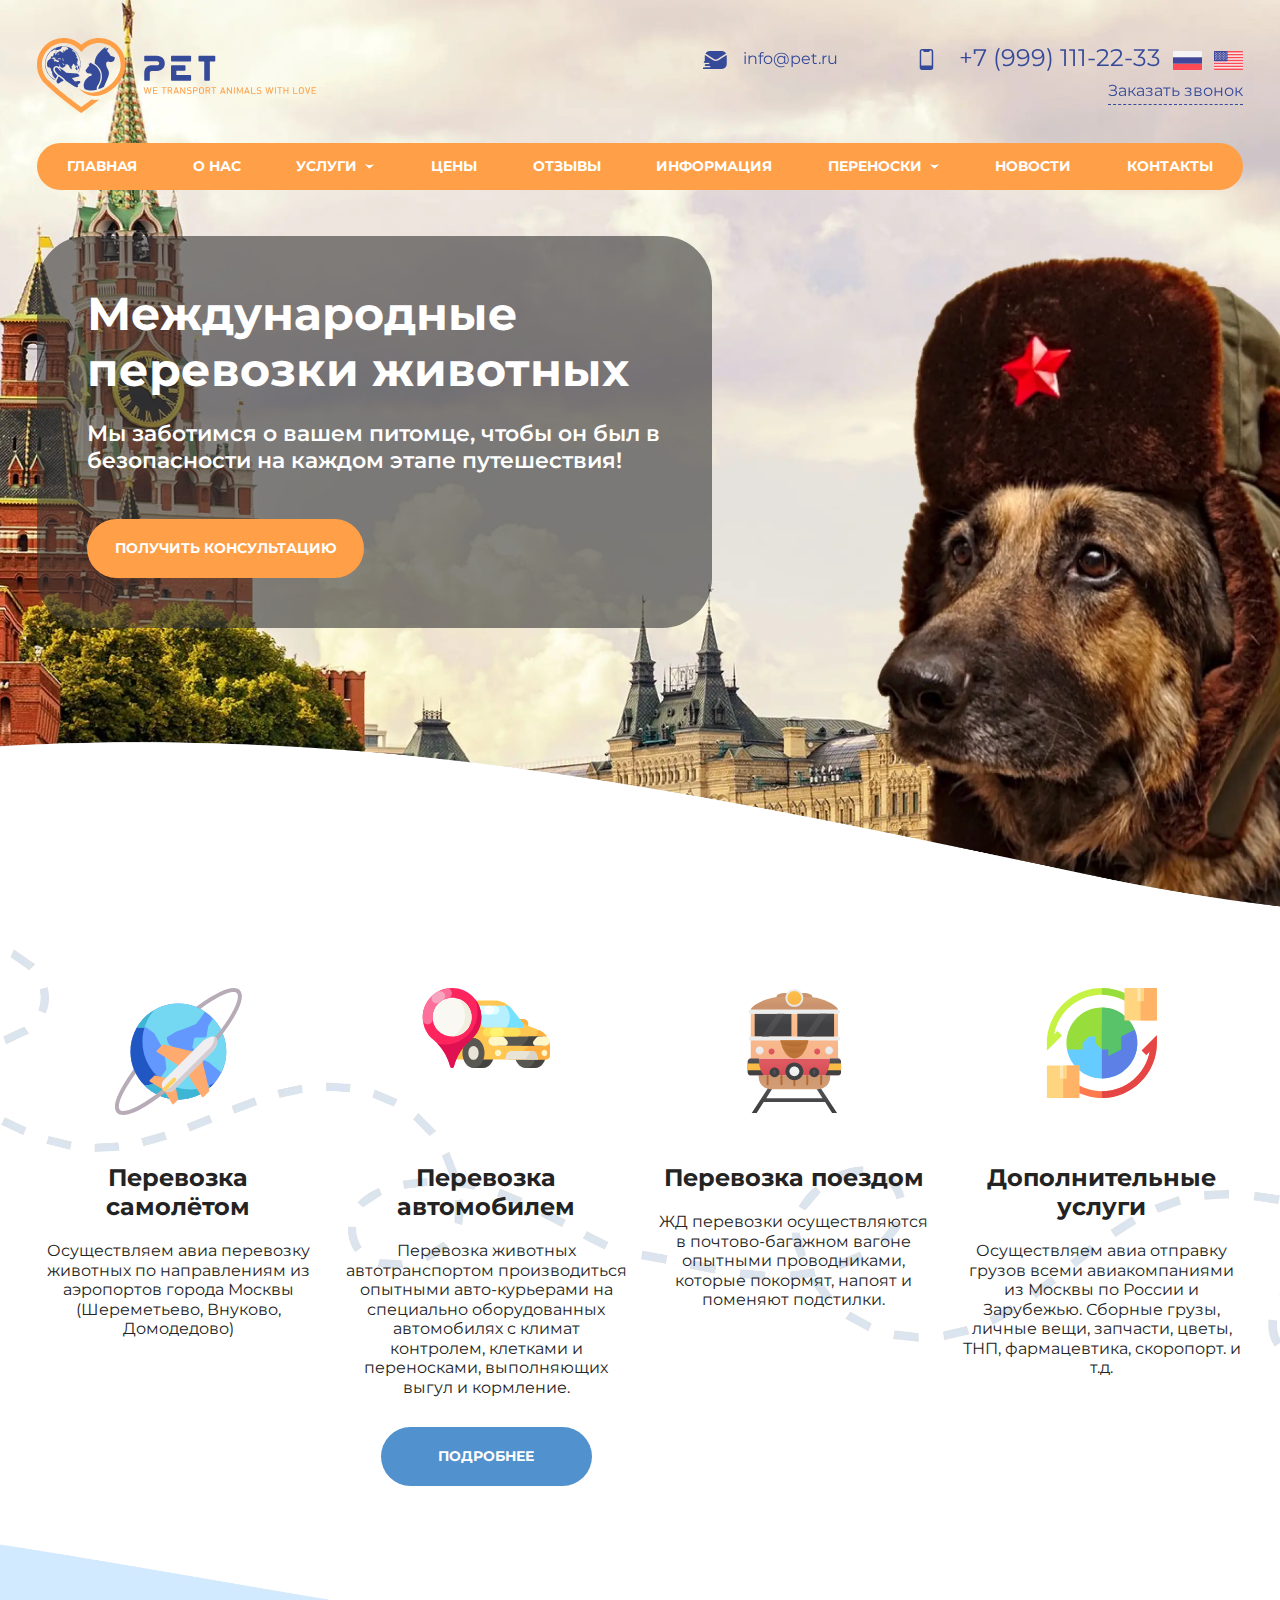
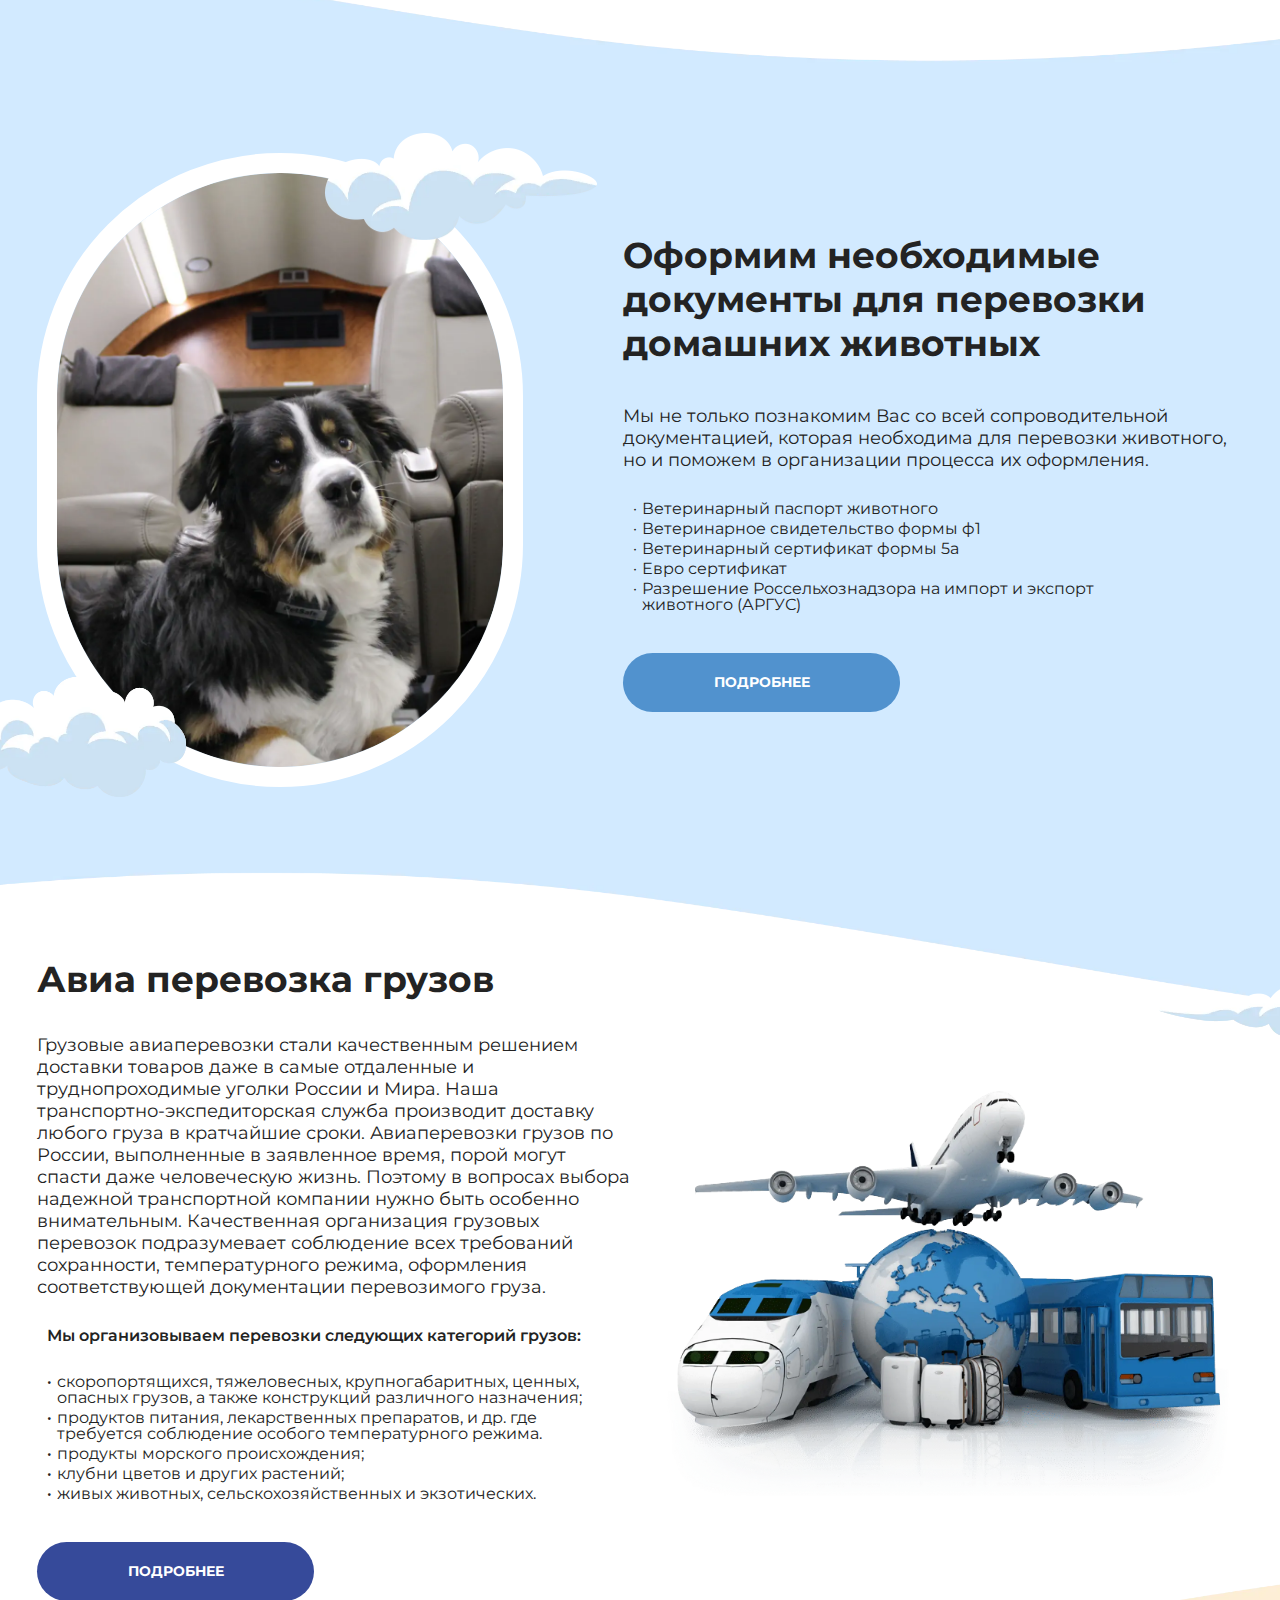
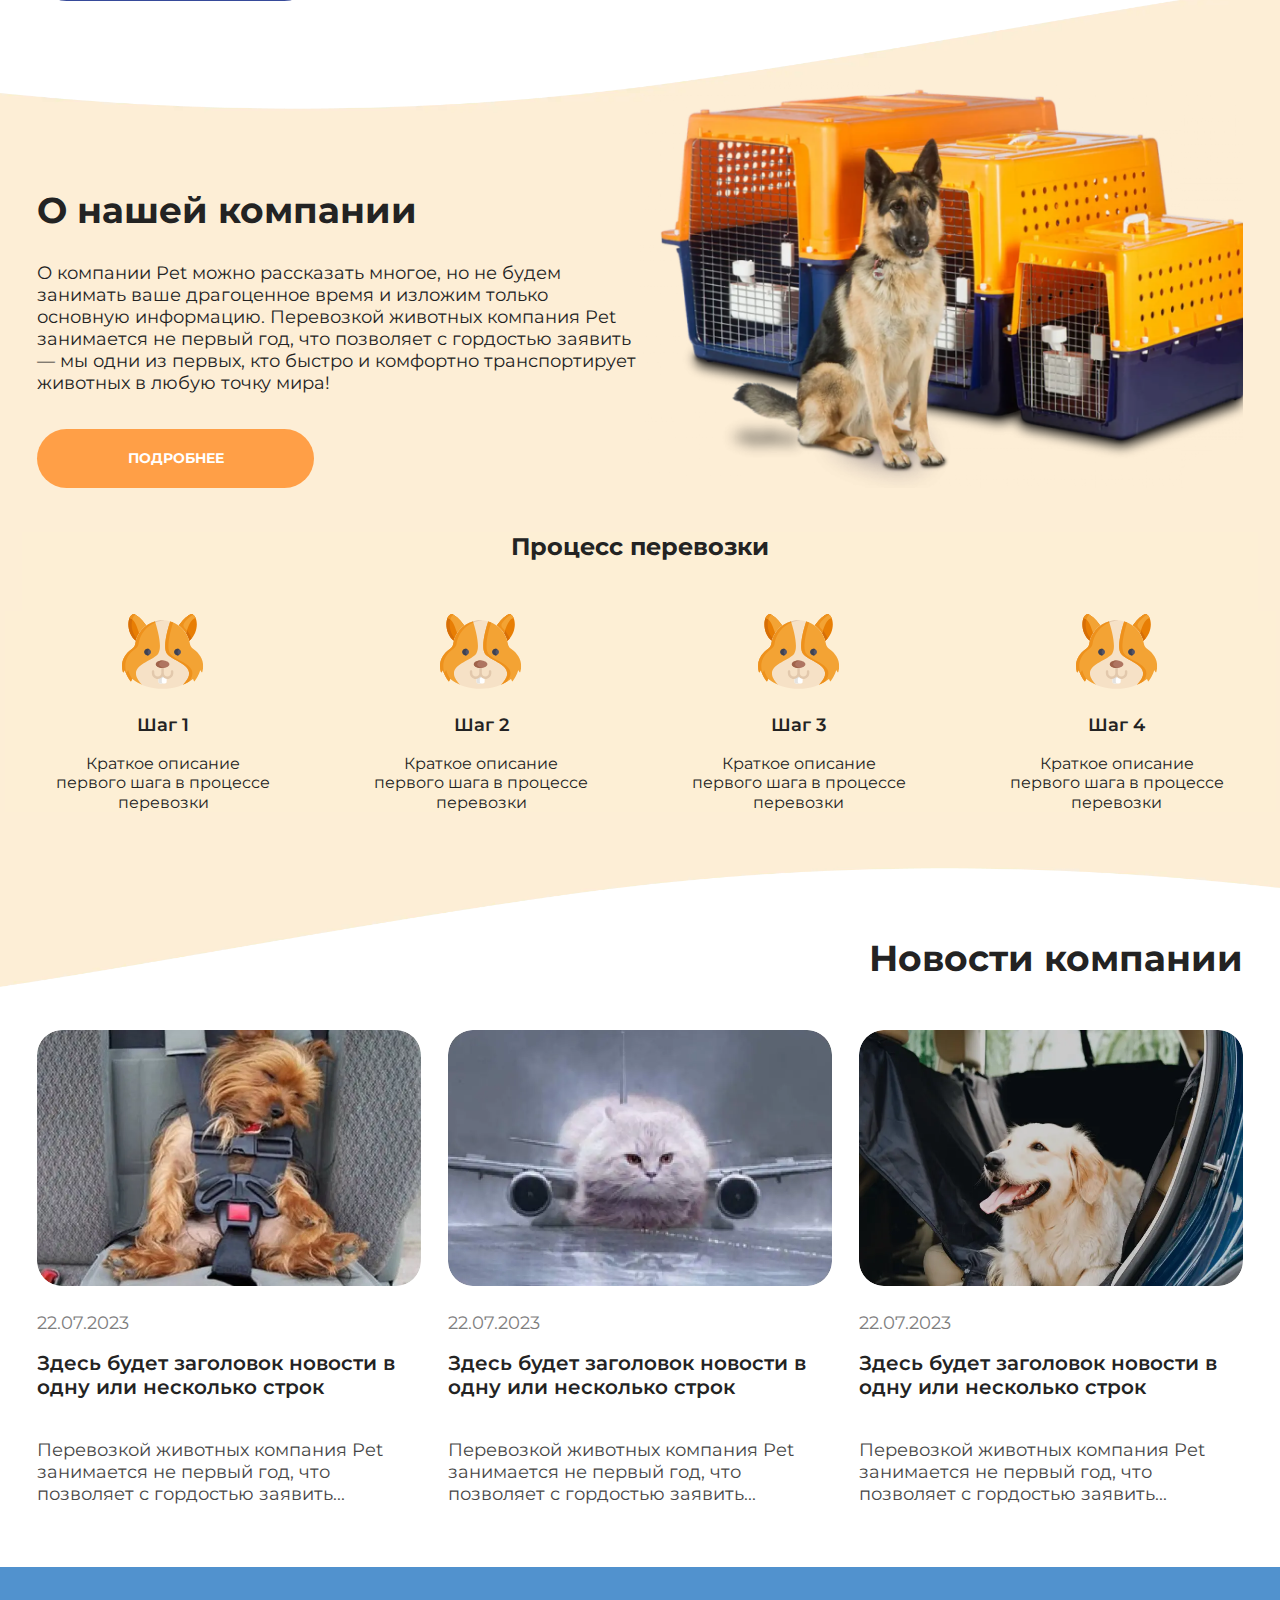
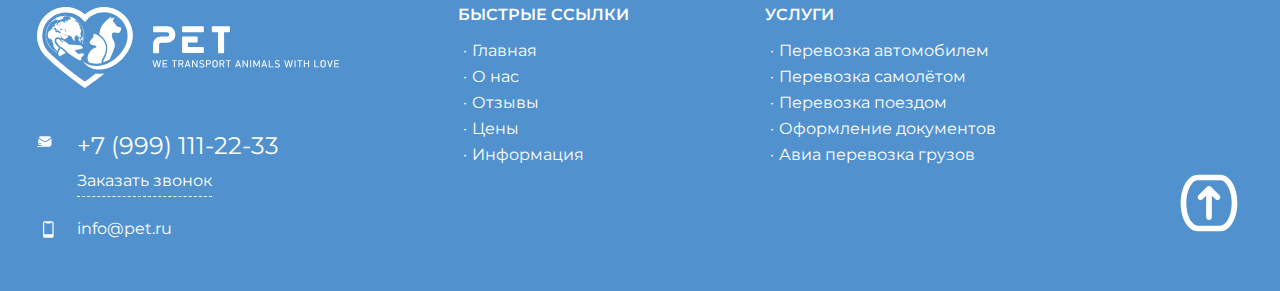
==== commit 9c11759b: "Updates" ====
--- a/index.html
+++ b/index.html
@@ -1 +1 @@
-<!doctype html><html lang="ru"><head><meta charset="UTF-8"><meta http-equiv="X-UA-Compatible" content="IE=edge"><meta name="viewport" content="width=device-width,initial-scale=1"><link rel="stylesheet" href="css/style.min.css?_v=20230422104910"><title>Главная</title></head><body><div class="wrapper"><main class="page"><header class="header"><div class="header__container"><div class="header__row"><a href="#" class="logo header__logo"><img src="images/header-logo.svg" alt=""></a><div class="header__info info-header"><a href="email:info@pet.ru" class="info-header__email" data-da=".menu__list, 960, last">info@pet.ru</a><div class="info-header__row" data-da=".menu__list, 560, last"><a href="tel:79991112233" class="info-header__number" data-da=".menu__list, 960, last">+7 (999) 111-22-33</a> <a href="#" class="info-header__lang"><img src="images/header-lang-rus.svg" alt=""></a><a href="#" class="info-header__lang"><img src="images/header-lang-eng.svg" alt=""></a><div href="" class="info-header__button-row"><a href="#" class="info-header__button">Заказать звонок</a></div></div><button class="header__burger icon-menu"><span></span></button></div></div><nav class="header__menu menu"><ul class="menu__list"><li class="menu__item"><a href="#" class="menu__link">ГЛАВНАЯ</a></li><li class="menu__item"><a href="#" class="menu__link">О НАС</a></li><li class="menu__item menu__item-sub"><a href="#" class="menu__link">УСЛУГИ</a><div class="menu__btn-str"><img src="images/header-sub-strelka.svg" alt=""></div><nav class="menu__sub sub-menu"><li class="sub-menu__item"><a href="#" class="menu__link">Link</a></li><li class="sub-menu__item"><a href="#" class="menu__link">Link</a></li><li class="sub-menu__item"><a href="#" class="menu__link">Link</a></li><li class="sub-menu__item"><a href="#" class="menu__link">Link</a></li><li class="sub-menu__item"><a href="#" class="menu__link">Link</a></li></nav></li><li class="menu__item"><a href="#" class="menu__link">ЦЕНЫ</a></li><li class="menu__item"><a href="#" class="menu__link">ОТЗЫВЫ</a></li><li class="menu__item"><a href="#" class="menu__link">ИНФОРМАЦИЯ</a></li><li class="menu__item menu__item-sub"><a href="#" class="menu__link">ПЕРЕНОСКИ</a><div class="menu__btn-str"><img src="images/header-sub-strelka.svg" alt=""></div><nav class="menu__sub sub-menu"><li class="sub-menu__item"><a href="#" class="menu__link">Link</a></li><li class="sub-menu__item"><a href="#" class="menu__link">Link</a></li><li class="sub-menu__item"><a href="#" class="menu__link">Link</a></li><li class="sub-menu__item"><a href="#" class="menu__link">Link</a></li><li class="sub-menu__item"><a href="#" class="menu__link">Link</a></li></nav></li><li class="menu__item"><a href="#" class="menu__link">НОВОСТИ</a></li><li class="menu__item"><a href="#" class="menu__link">КОНТАКТЫ</a></li></ul></nav></div></header><div data-observ></div><div class="beginning" id="beginning"><div class="beginning__container"><div class="beginning__row"><div class="beginning__item"><div class="beginning__title"><h1>Международные перевозки животных</h1></div><div class="beginning__text">Мы заботимся о вашем питомце, чтобы он был в безопасности на каждом этапе путешествия!</div><div class="beginning__button-row"><div class="button beginning__button">ПОЛУЧИТЬ КОНСУЛЬТАЦИЮ</div></div></div></div></div></div><div class="transport"><div class="transport__container"><div class="transport__row"><div class="item-transport transport__item"><div class="item-transport__body"><div class="item-transport__img"><img src="images/transport-item1.svg" alt=""></div><div class="item-transport__title"><h3>Перевозка самолётом</h3></div><div class="item-transport__text">Осуществляем авиа перевозку животных по направлениям из аэропортов города Москвы (Шереметьево, Внуково, Домодедово)</div></div></div><div class="item-transport transport__item"><div class="item-transport__body"><div class="item-transport__img"><img src="images/transport-item2.svg" alt=""></div><div class="item-transport__title"><h3>Перевозка автомобилем</h3></div><div class="item-transport__text">Перевозка животных автотранспортом производиться опытными авто-курьерами на специально оборудованных автомобилях с климат контролем, клетками и переносками, выполняющих выгул и кормление.</div><div class="item-transport__button-row" data-da=".transport__row, 1135, last"><div class="button item-transport__button">ПОДРОБНЕЕ</div></div></div></div><div class="item-transport transport__item"><div class="item-transport__body"><div class="item-transport__img"><img src="images/transport-item3.svg" alt=""></div><div class="item-transport__title"><h3>Перевозка поездом</h3></div><div class="item-transport__text">ЖД перевозки осуществляются в почтово-багажном вагоне опытными проводниками, которые покормят, напоят и поменяют подстилки.</div></div></div><div class="item-transport transport__item"><div class="item-transport__body"><div class="item-transport__img"><img src="images/transport-item4.svg" alt=""></div><div class="item-transport__title"><h3>Дополнительные услуги</h3></div><div class="item-transport__text">Осуществляем авиа отправку грузов всеми авиакомпаниями из Москвы по России и Зарубежью. Сборные грузы, личные вещи, запчасти, цветы, ТНП, фармацевтика, скоропорт. и т.д.</div></div></div></div></div></div><div class="document"><div class="document__container"><div class="document__row"><div class="document__img"><picture><source srcset="images/documant-img.webp" type="image/webp"><img src="images/documant-img.png" alt="фото собаки"></picture></div><div class="document__body"><div class="document__title"><h2>Оформим необходимые документы для перевозки домашних животных</h2></div><div class="document__text"><p>Мы не только познакомим Вас со всей сопроводительной документацией, которая необходима для перевозки животного, но и поможем в организации процесса их оформления.</p><ul class="document__list"><li class="document__item"><span>·</span>Ветеринарный паспорт животного</li><li class="document__item"><span>·</span>Ветеринарное свидетельство формы ф1</li><li class="document__item"><span>·</span>Ветеринарный сертификат формы 5а</li><li class="document__item"><span>·</span>Евро сертификат</li><li class="document__item"><span>·</span>Разрешение Россельхознадзора на импорт и экспорт животного (АРГУС)</li></ul></div><div class="document__button-row"><div class="button document__button">ПОДРОБНЕЕ</div></div></div></div></div></div><div class="air"><div class="air__container"><div class="air__row"><div class="document__body air__body"><div class="document__title air__title"><h2>Авиа перевозка грузов</h2></div><div class="document__text air__text"><p>Грузовые авиаперевозки стали качественным решением доставки товаров даже в самые отдаленные и труднопроходимые уголки России и Мира. Наша транспортно-экспедиторская служба производит доставку любого груза в кратчайшие сроки. Авиаперевозки грузов по России, выполненные в заявленное время, порой могут спасти даже человеческую жизнь. Поэтому в вопросах выбора надежной транспортной компании нужно быть особенно внимательным. Качественная организация грузовых перевозок подразумевает соблюдение всех требований сохранности, температурного режима, оформления соответствующей документации перевозимого груза.</p><ul class="document__list air__list"><span>Мы организовываем перевозки следующих категорий грузов:</span><li class="document__item air__item"><span>·</span> скоропортящихся, тяжеловесных, крупногабаритных, ценных, опасных грузов, а также конструкций различного назначения;</li><li class="document__item air__item"><span>·</span>продуктов питания, лекарственных препаратов, и др. где требуется соблюдение особого температурного режима.</li><li class="document__item air__item"><span>·</span>продукты морского происхождения;</li><li class="document__item air__item"><span>·</span>клубни цветов и других растений;</li><li class="document__item air__item"><span>·</span>живых животных, сельскохозяйственных и экзотических.</li></ul></div><div class="document__button-row air__button-row"><div class="button document__button air__buttom dark">ПОДРОБНЕЕ</div></div></div><div class="air__img"><picture><source srcset="images/air-img.webp" type="image/webp"><img src="images/air-img.png" alt="фото собаки"></picture></div></div></div></div><div class="news"><div class="news__container"><div class="news__title"><h2>Новости компании</h2></div><div class="news__row"><div class="item-news news__item"><div class="item-news__body"><div class="item-news__img"><picture><source srcset="images/news-item1.webp" type="image/webp"><img src="images/news-item1.png" alt=""></picture></div><div class="item-news__data"><p>22.07.2023</p></div><div class="item-news__title">Здесь будет заголовок новости в одну или несколько строк</div><div class="item-news__text"><p>Перевозкой животных компания Pet занимается не первый год, что позволяет с гордостью заявить...</p></div></div></div><div class="item-news news__item"><div class="item-news__body"><div class="item-news__img"><picture><source srcset="images/news-item2.webp" type="image/webp"><img src="images/news-item2.png" alt=""></picture></div><div class="item-news__data"><p>22.07.2023</p></div><div class="item-news__title">Здесь будет заголовок новости в одну или несколько строк</div><div class="item-news__text"><p>Перевозкой животных компания Pet занимается не первый год, что позволяет с гордостью заявить...</p></div></div></div><div class="item-news news__item"><div class="item-news__body"><div class="item-news__img"><picture><source srcset="images/news-item3.webp" type="image/webp"><img src="images/news-item3.png" alt=""></picture></div><div class="item-news__data"><p>22.07.2023</p></div><div class="item-news__title">Здесь будет заголовок новости в одну или несколько строк</div><div class="item-news__text"><p>Перевозкой животных компания Pet занимается не первый год, что позволяет с гордостью заявить...</p></div></div></div></div></div></div></main><footer class="footer"><div class="footer__container"><div class="footer__row"><div class="footer__item"><a href="#" class="logo footer__logo"><img src="images/footer-logo.svg" alt=""></a><a href="tel:79991112233" class="info-header__number footer__number">+7 (999) 111-22-33</a><div href="" class="info-header__button-row footer__button-row"><a href="#" class="info-header__button footer__button">Заказать звонок</a></div><a href="email:info@pet.ru" class="info-header__email footer__email">info@pet.ru</a></div><div class="footer__item"><div class="footer__title">Быстрые ссылки</div><ul class="footer__list"><li class="footer__list-item"><a href="#"><span>·</span>Главная</a></li><li class="footer__list-item"><a href="#"><span>·</span>О нас</a></li><li class="footer__list-item"><a href="#"><span>·</span>Отзывы</a></li><li class="footer__list-item"><a href="#"><span>·</span>Цены</a></li><li class="footer__list-item"><a href="#"><span>·</span>Информация</a></li></ul></div><div class="footer__item"><div class="footer__title">УСЛУГИ</div><ul class="footer__list"><li class="footer__list-item"><a href="#"><span>·</span>Перевозка автомобилем</a></li><li class="footer__list-item"><a href="#"><span>·</span>Перевозка самолётом</a></li><li class="footer__list-item"><a href="#"><span>·</span>Перевозка поездом</a></li><li class="footer__list-item"><a href="#"><span>·</span>Оформление документов</a></li><li class="footer__list-item"><a href="#"><span>·</span>Авиа перевозка грузов</a></li></ul></div><div class="footer__item"><div class="footer__btn-top-row"><a href="#beginning" class="footer__btn-top"><img src="images/footer-btn-top.svg" alt="кнопка вверх"></a></div></div></div></div></footer></div><script src="js/app.min.js?_v=20230422104910"></script></body></html>+<!doctype html><html lang="ru"><head><meta charset="UTF-8"><meta http-equiv="X-UA-Compatible" content="IE=edge"><meta name="viewport" content="width=device-width,initial-scale=1"><link rel="stylesheet" href="css/style.min.css?_v=20230422153029"><title>Главная</title></head><body><div class="wrapper"><main class="page"><header class="header"><div class="header__container"><div class="header__row"><a href="#" class="logo header__logo"><img src="images/header-logo.svg" alt=""></a><div class="header__info info-header"><a href="email:info@pet.ru" class="info-header__email" data-da=".menu__list, 960, last">info@pet.ru</a><div class="info-header__row" data-da=".menu__list, 560, last"><a href="tel:79991112233" class="info-header__number" data-da=".menu__list, 960, last">+7 (999) 111-22-33</a> <a href="#" class="info-header__lang"><img src="images/header-lang-rus.svg" alt=""></a><a href="#" class="info-header__lang"><img src="images/header-lang-eng.svg" alt=""></a><div href="" class="info-header__button-row"><a href="#" class="info-header__button">Заказать звонок</a></div></div><button class="header__burger icon-menu"><span></span></button></div></div><nav class="header__menu menu"><ul class="menu__list"><li class="menu__item"><a href="#" class="menu__link">ГЛАВНАЯ</a></li><li class="menu__item"><a href="#" class="menu__link">О НАС</a></li><li class="menu__item menu__item-sub"><a href="#" class="menu__link">УСЛУГИ</a><div class="menu__btn-str"><img src="images/header-sub-strelka.svg" alt=""></div><nav class="menu__sub sub-menu"><li class="sub-menu__item"><a href="#" class="menu__link">Link</a></li><li class="sub-menu__item"><a href="#" class="menu__link">Link</a></li><li class="sub-menu__item"><a href="#" class="menu__link">Link</a></li><li class="sub-menu__item"><a href="#" class="menu__link">Link</a></li><li class="sub-menu__item"><a href="#" class="menu__link">Link</a></li></nav></li><li class="menu__item"><a href="#" class="menu__link">ЦЕНЫ</a></li><li class="menu__item"><a href="#" class="menu__link">ОТЗЫВЫ</a></li><li class="menu__item"><a href="#" class="menu__link">ИНФОРМАЦИЯ</a></li><li class="menu__item menu__item-sub"><a href="#" class="menu__link">ПЕРЕНОСКИ</a><div class="menu__btn-str"><img src="images/header-sub-strelka.svg" alt=""></div><nav class="menu__sub sub-menu"><li class="sub-menu__item"><a href="#" class="menu__link">Link</a></li><li class="sub-menu__item"><a href="#" class="menu__link">Link</a></li><li class="sub-menu__item"><a href="#" class="menu__link">Link</a></li><li class="sub-menu__item"><a href="#" class="menu__link">Link</a></li><li class="sub-menu__item"><a href="#" class="menu__link">Link</a></li></nav></li><li class="menu__item"><a href="#" class="menu__link">НОВОСТИ</a></li><li class="menu__item"><a href="#" class="menu__link">КОНТАКТЫ</a></li></ul></nav></div></header><div data-observ></div><div class="beginning" id="beginning"><div class="beginning__container"><div class="beginning__row"><div class="beginning__item"><div class="beginning__title"><h1>Международные перевозки животных</h1></div><div class="beginning__text">Мы заботимся о вашем питомце, чтобы он был в безопасности на каждом этапе путешествия!</div><div class="beginning__button-row"><div class="button beginning__button">ПОЛУЧИТЬ КОНСУЛЬТАЦИЮ</div></div></div></div></div></div><div class="transport"><div class="transport__container"><div class="transport__row"><div class="item-transport transport__item"><div class="item-transport__body"><div class="item-transport__img"><img src="images/transport-item1.svg" alt=""></div><div class="item-transport__title"><h3>Перевозка самолётом</h3></div><div class="item-transport__text">Осуществляем авиа перевозку животных по направлениям из аэропортов города Москвы (Шереметьево, Внуково, Домодедово)</div></div></div><div class="item-transport transport__item"><div class="item-transport__body"><div class="item-transport__img"><img src="images/transport-item2.svg" alt=""></div><div class="item-transport__title"><h3>Перевозка автомобилем</h3></div><div class="item-transport__text">Перевозка животных автотранспортом производиться опытными авто-курьерами на специально оборудованных автомобилях с климат контролем, клетками и переносками, выполняющих выгул и кормление.</div><div class="item-transport__button-row" data-da=".transport__row, 1135, last"><div class="button item-transport__button">ПОДРОБНЕЕ</div></div></div></div><div class="item-transport transport__item"><div class="item-transport__body"><div class="item-transport__img"><img src="images/transport-item3.svg" alt=""></div><div class="item-transport__title"><h3>Перевозка поездом</h3></div><div class="item-transport__text">ЖД перевозки осуществляются в почтово-багажном вагоне опытными проводниками, которые покормят, напоят и поменяют подстилки.</div></div></div><div class="item-transport transport__item"><div class="item-transport__body"><div class="item-transport__img"><img src="images/transport-item4.svg" alt=""></div><div class="item-transport__title"><h3>Дополнительные услуги</h3></div><div class="item-transport__text">Осуществляем авиа отправку грузов всеми авиакомпаниями из Москвы по России и Зарубежью. Сборные грузы, личные вещи, запчасти, цветы, ТНП, фармацевтика, скоропорт. и т.д.</div></div></div></div></div></div><div class="document"><div class="document__container"><div class="document__row"><div class="document__img"><picture><source srcset="images/documant-img.webp" type="image/webp"><img src="images/documant-img.png" alt="фото собаки"></picture></div><div class="document__body"><div class="document__title"><h2>Оформим необходимые документы для перевозки домашних животных</h2></div><div class="document__text"><p>Мы не только познакомим Вас со всей сопроводительной документацией, которая необходима для перевозки животного, но и поможем в организации процесса их оформления.</p><ul class="document__list"><li class="document__item"><span>·</span>Ветеринарный паспорт животного</li><li class="document__item"><span>·</span>Ветеринарное свидетельство формы ф1</li><li class="document__item"><span>·</span>Ветеринарный сертификат формы 5а</li><li class="document__item"><span>·</span>Евро сертификат</li><li class="document__item"><span>·</span>Разрешение Россельхознадзора на импорт и экспорт животного (АРГУС)</li></ul></div><div class="document__button-row"><div class="button document__button">ПОДРОБНЕЕ</div></div></div></div></div></div><div class="air"><div class="air__container"><div class="air__row"><div class="document__body air__body"><div class="document__title air__title"><h2>Авиа перевозка грузов</h2></div><div class="document__text air__text"><p>Грузовые авиаперевозки стали качественным решением доставки товаров даже в самые отдаленные и труднопроходимые уголки России и Мира. Наша транспортно-экспедиторская служба производит доставку любого груза в кратчайшие сроки. Авиаперевозки грузов по России, выполненные в заявленное время, порой могут спасти даже человеческую жизнь. Поэтому в вопросах выбора надежной транспортной компании нужно быть особенно внимательным. Качественная организация грузовых перевозок подразумевает соблюдение всех требований сохранности, температурного режима, оформления соответствующей документации перевозимого груза.</p><ul class="document__list air__list"><span>Мы организовываем перевозки следующих категорий грузов:</span><li class="document__item air__item"><span>·</span> скоропортящихся, тяжеловесных, крупногабаритных, ценных, опасных грузов, а также конструкций различного назначения;</li><li class="document__item air__item"><span>·</span>продуктов питания, лекарственных препаратов, и др. где требуется соблюдение особого температурного режима.</li><li class="document__item air__item"><span>·</span>продукты морского происхождения;</li><li class="document__item air__item"><span>·</span>клубни цветов и других растений;</li><li class="document__item air__item"><span>·</span>живых животных, сельскохозяйственных и экзотических.</li></ul></div><div class="document__button-row air__button-row"><div class="button document__button air__buttom dark">ПОДРОБНЕЕ</div></div></div><div class="air__img"><picture><source srcset="images/air-img.webp" type="image/webp"><img src="images/air-img.png" alt="фото собаки"></picture></div></div></div></div><div class="advant"><div class="advant__container"><div class="advant__row row-advant"><div class="row-advant__body"><div class="row-top-advant__title"><h2>О нашей компании</h2></div><div class="row-advant__text"><p>О компании Pet можно рассказать многое, но не будем занимать ваше драгоценное время и изложим только основную информацию. Перевозкой животных компания Pet занимается не первый год, что позволяет с гордостью заявить — мы одни из первых, кто быстро и комфортно транспортирует животных в любую точку мира!</p></div><div class="row-advant__button-row"><div class="button row-advant__button">ПОДРОБНЕЕ</div></div></div><div class="row-advant__img"><picture><source srcset="images/advant-img.webp" type="image/webp"><img src="images/advant-img.png" alt="фото собаки"></picture></div></div><div class="advant__title-item"><h3>Процесс перевозки</h3></div><div class="advant__row-item"><div class="advant__item item-advant"><div class="item-advant__img"><img src="images/advant-item4.svg" alt="иконки"></div><div class="item-advant__title">Шаг 1</div><div class="item-advant__text">Краткое описание первого шага в процессе перевозки</div></div><div class="advant__item item-advant"><div class="item-advant__img"><img src="images/advant-item4.svg" alt="иконки"></div><div class="item-advant__title">Шаг 2</div><div class="item-advant__text">Краткое описание первого шага в процессе перевозки</div></div><div class="advant__item item-advant"><div class="item-advant__img"><img src="images/advant-item4.svg" alt="иконки"></div><div class="item-advant__title">Шаг 3</div><div class="item-advant__text">Краткое описание первого шага в процессе перевозки</div></div><div class="advant__item item-advant"><div class="item-advant__img"><img src="images/advant-item4.svg" alt="иконки"></div><div class="item-advant__title">Шаг 4</div><div class="item-advant__text">Краткое описание первого шага в процессе перевозки</div></div></div></div></div><div class="news"><div class="news__container"><div class="news__title"><h2>Новости компании</h2></div><div class="news__row"><div class="item-news news__item"><div class="item-news__body"><div class="item-news__img"><picture><source srcset="images/news-item1.webp" type="image/webp"><img src="images/news-item1.png" alt=""></picture></div><div class="item-news__data"><p>22.07.2023</p></div><div class="item-news__title">Здесь будет заголовок новости в одну или несколько строк</div><div class="item-news__text"><p>Перевозкой животных компания Pet занимается не первый год, что позволяет с гордостью заявить...</p></div></div></div><div class="item-news news__item"><div class="item-news__body"><div class="item-news__img"><picture><source srcset="images/news-item2.webp" type="image/webp"><img src="images/news-item2.png" alt=""></picture></div><div class="item-news__data"><p>22.07.2023</p></div><div class="item-news__title">Здесь будет заголовок новости в одну или несколько строк</div><div class="item-news__text"><p>Перевозкой животных компания Pet занимается не первый год, что позволяет с гордостью заявить...</p></div></div></div><div class="item-news news__item"><div class="item-news__body"><div class="item-news__img"><picture><source srcset="images/news-item3.webp" type="image/webp"><img src="images/news-item3.png" alt=""></picture></div><div class="item-news__data"><p>22.07.2023</p></div><div class="item-news__title">Здесь будет заголовок новости в одну или несколько строк</div><div class="item-news__text"><p>Перевозкой животных компания Pet занимается не первый год, что позволяет с гордостью заявить...</p></div></div></div></div></div></div></main><footer class="footer"><div class="footer__container"><div class="footer__row"><div class="footer__item"><a href="#" class="logo footer__logo"><img src="images/footer-logo.svg" alt=""></a><a href="tel:79991112233" class="info-header__number footer__number">+7 (999) 111-22-33</a><div href="" class="info-header__button-row footer__button-row"><a href="#" class="info-header__button footer__button">Заказать звонок</a></div><a href="email:info@pet.ru" class="info-header__email footer__email">info@pet.ru</a></div><div class="footer__item"><div class="footer__title">Быстрые ссылки</div><ul class="footer__list"><li class="footer__list-item"><a href="#"><span>·</span>Главная</a></li><li class="footer__list-item"><a href="#"><span>·</span>О нас</a></li><li class="footer__list-item"><a href="#"><span>·</span>Отзывы</a></li><li class="footer__list-item"><a href="#"><span>·</span>Цены</a></li><li class="footer__list-item"><a href="#"><span>·</span>Информация</a></li></ul></div><div class="footer__item"><div class="footer__title">УСЛУГИ</div><ul class="footer__list"><li class="footer__list-item"><a href="#"><span>·</span>Перевозка автомобилем</a></li><li class="footer__list-item"><a href="#"><span>·</span>Перевозка самолётом</a></li><li class="footer__list-item"><a href="#"><span>·</span>Перевозка поездом</a></li><li class="footer__list-item"><a href="#"><span>·</span>Оформление документов</a></li><li class="footer__list-item"><a href="#"><span>·</span>Авиа перевозка грузов</a></li></ul></div><div class="footer__item"><div class="footer__btn-top-row"><a href="#beginning" class="footer__btn-top"><img src="images/footer-btn-top.svg" alt="кнопка вверх"></a></div></div></div></div></footer></div><script src="js/app.min.js?_v=20230422153029"></script></body></html>--- a/css/style.min.css
+++ b/css/style.min.css
@@ -1 +1 @@
-@charset "UTF-8";@font-face{font-family:Montserrat;font-display:swap;src:url(../fonts/Montserrat-Black.woff2) format("woff2"),url(../fonts/Montserrat-Black.woff) format("woff");font-weight:900;font-style:normal}@font-face{font-family:Montserrat;font-display:swap;src:url(../fonts/Montserrat-Bold.woff2) format("woff2"),url(../fonts/Montserrat-Bold.woff) format("woff");font-weight:700;font-style:normal}@font-face{font-family:Montserrat;font-display:swap;src:url(../fonts/Montserrat-ExtraBold.woff2) format("woff2"),url(../fonts/Montserrat-ExtraBold.woff) format("woff");font-weight:800;font-style:normal}@font-face{font-family:Montserrat;font-display:swap;src:url(../fonts/Montserrat-Regular.woff2) format("woff2"),url(../fonts/Montserrat-Regular.woff) format("woff");font-weight:400;font-style:normal}@font-face{font-family:Montserrat;font-display:swap;src:url(../fonts/Montserrat-SemiBold.woff2) format("woff2"),url(../fonts/Montserrat-SemiBold.woff) format("woff");font-weight:600;font-style:normal}@font-face{font-family:Inter;font-display:swap;src:url(../fonts/Inter-Bold.woff2) format("woff2"),url(../fonts/Inter-Bold.woff) format("woff");font-weight:700;font-style:normal}@font-face{font-family:Inter;font-display:swap;src:url(../fonts/Inter-Regular.woff2) format("woff2"),url(../fonts/Inter-Regular.woff) format("woff");font-weight:400;font-style:normal}*{padding:0;margin:0;border:0;-webkit-box-sizing:border-box;box-sizing:border-box;color:#232323}:after,:before{-webkit-box-sizing:border-box;box-sizing:border-box}:active,:focus{outline:0}a:active,a:focus{outline:0}aside,footer,header,nav{display:block}body,html{width:100%;height:100%;font-size:1rem;font-family:Montserrat,sans-serif;font-weight:400;line-height:1}button,input,textarea{font-family:inherit}input::-ms-clear{display:none}button{cursor:pointer}button::-moz-focus-inner{padding:0;border:0}a{text-decoration:none}a:visited{text-decoration:none}a:hover{text-decoration:none}li,ul{list-style:none}img{vertical-align:top}h1,h2,h3,h4,h5,h6{font-size:inherit;font-weight:400}sup{color:inherit}*{scrollbar-width:.5rem;scrollbar-color:#232323 #d6d6d6}::-webkit-scrollbar{width:.5rem;background-color:#fff}::-webkit-scrollbar-track{-webkit-box-shadow:inset 0 0 .375rem rgba(0,0,0,.2);box-shadow:inset 0 0 .375rem rgba(0,0,0,.2);border-radius:.25rem;background:#eee}::-webkit-scrollbar-thumb{border-radius:.25rem;border:0 none #fff;background-color:#3d3d3d;-webkit-transition:all 280ms ease-in-out;transition:all 280ms ease-in-out}::-webkit-scrollbar-thumb:hover{background-color:#232323}body.lock{overflow:hidden;-ms-touch-action:none;touch-action:none}[class*=__container]{max-width:77.25rem;margin:0 auto;padding:0 .9375rem}[class*=-ibg]{position:relative}[class*=-ibg] img{position:absolute;width:100%;height:100%;top:0;left:0;-o-object-fit:cover;object-fit:cover}[class*=-ibg_contain] img{-o-object-fit:contain;object-fit:contain}[class*=_overlay-bg]{position:fixed;top:0;left:0;width:100%;height:100%;opacity:0;visibility:hidden;-webkit-transition:all 280ms ease-in-out 0s;-o-transition:all 280ms ease-in-out 0s;transition:all 280ms ease-in-out 0s;z-index:2000;padding:3.75rem .9375rem;overflow-y:auto}[class*=_overlay-bg]._is-open{opacity:1;visibility:visible}.wrapper{display:-webkit-box;display:-ms-flexbox;display:flex;-webkit-box-orient:vertical;-webkit-box-direction:normal;-ms-flex-direction:column;flex-direction:column;min-height:100%;overflow:clip}.page{position:relative;-webkit-box-flex:1;-ms-flex:1 1 auto;flex:1 1 auto}.page [data-observ]{position:absolute;top:0;left:0;width:100%;height:.125rem;background:0 0;pointer-events:none}.page_start{padding-top:6.25rem}*{scroll-behavior:smooth}h1{font-weight:700;color:#fff}h2{font-weight:700}h3{font-weight:700}.button{padding:1.3125rem;max-width:17.3125rem;width:100%;font-weight:700;font-size:.875rem;line-height:1.0625rem;color:#fff;background:#5192ce;border-radius:50px;-webkit-transition:all .3s ease 0s;-o-transition:all .3s ease 0s;transition:all .3s ease 0s;text-align:center;cursor:pointer}.button:hover{background:#364a9a}.button.dark{background:#364a9a}.button.dark:hover{background:#5192ce}a{-webkit-transition:all .3s ease 0s;-o-transition:all .3s ease 0s;transition:all .3s ease 0s}a:hover{opacity:.7}.header{width:100%;position:sticky;top:0;z-index:3;-webkit-transition:all .7s ease 0s;-o-transition:all .7s ease 0s;transition:all .7s ease 0s}.header::before{position:absolute;top:.25rem;left:0;width:100%;height:102%;content:"";z-index:0}.header__container{position:relative;z-index:3;display:-webkit-box;display:-ms-flexbox;display:flex;-webkit-box-orient:vertical;-webkit-box-direction:normal;-ms-flex-direction:column;flex-direction:column}.header__row{position:relative;display:-webkit-inline-box;display:-ms-inline-flexbox;display:inline-flex;-webkit-box-pack:justify;-ms-flex-pack:justify;justify-content:space-between;-webkit-box-align:center;-ms-flex-align:center;align-items:center}.header__logo{margin-right:1.875rem}.header__logo img{width:100%}.header__info{display:-webkit-box;display:-ms-flexbox;display:flex}.info-header{max-width:34.515625rem}.info-header a{color:#364a9a}.info-header__email{position:relative;margin-right:5rem;padding-top:0rem;margin-top:.3125rem;color:#364a9a}.info-header__email::before{position:absolute;content:"";height:1.09375rem;width:1.46875rem;background:url(../images/header-mail-icon.svg) no-repeat center center/contain;top:0;left:0}.info-header__email:hover{color:#5192ce;opacity:.9}.info-header__row{display:-webkit-box;display:-ms-flexbox;display:flex;-ms-flex-wrap:wrap;flex-wrap:wrap;row-gap:.5rem;-webkit-column-gap:.75rem;-moz-column-gap:.75rem;column-gap:.75rem;-webkit-box-pack:end;-ms-flex-pack:end;justify-content:end;max-width:20.3125rem}.info-header__number{position:relative;color:#364a9a}.info-header__number::before{position:absolute;content:"";height:1.5rem;width:.964375rem;background:url(../images/header-tel-icon.svg) no-repeat center center/contain;bottom:.25rem;left:0}.info-header__number:hover{color:#5192ce;opacity:.9}.info-header__lang{max-width:1.8125rem;max-height:1.8125rem}.info-header__lang img{width:100%}.info-header__button-row{-webkit-box-flex:1;-ms-flex:1 1 100%;flex:1 1 100%;display:-webkit-box;display:-ms-flexbox;display:flex;-webkit-box-pack:end;-ms-flex-pack:end;justify-content:end}.info-header__button{text-align:right;padding-bottom:.3125rem;border-bottom:1px #364a9a dashed;color:#364a9a}.info-header__button:hover{color:#5192ce;opacity:.9}.menu{padding:.9375rem 1.875rem;background:#ff9f47;border-radius:50px}.menu__list{display:-webkit-box;display:-ms-flexbox;display:flex;-webkit-box-pack:justify;-ms-flex-pack:justify;justify-content:space-between;gap:1.25rem}.menu__item{display:inline-block}.menu__item-sub{position:relative;display:-webkit-box;display:-ms-flexbox;display:flex}.menu__item-sub .menu__link{position:relative;padding-right:.375rem}.menu__btn-str{position:relative;height:.75rem;width:.75rem;top:.1875rem;right:0;cursor:pointer;-webkit-transition:all .3s ease 0s;-o-transition:all .3s ease 0s;transition:all .3s ease 0s}.menu__btn-str img{width:100%}.menu__link{font-weight:700;font-size:.875rem;line-height:1.0625rem;color:#fff}.sub-menu{position:absolute;pointer-events:none;-webkit-transition:all .3s ease 0s;-o-transition:all .3s ease 0s;transition:all .3s ease 0s;top:1.125rem;left:0;padding:.4375rem;min-width:100%;min-height:100%;opacity:0;z-index:3;border-radius:6px;background-color:#f79131;display:-webkit-box;display:-ms-flexbox;display:flex;-webkit-box-orient:vertical;-webkit-box-direction:normal;-ms-flex-direction:column;flex-direction:column;row-gap:.1875rem}.sub-menu__item a{font-weight:600}.sub-menu__item a::before{display:none}.icon-menu{display:none;margin:auto 0 auto .625rem}.footer{padding:2.5rem 0 3.375rem;background:#5192ce}.footer__row{display:-webkit-box;display:-ms-flexbox;display:flex;-webkit-box-pack:justify;-ms-flex-pack:justify;justify-content:space-between;gap:1.25rem;row-gap:2.5rem}.footer__item{-webkit-box-flex:0;-ms-flex:0 1 25%;flex:0 1 25%;display:-webkit-box;display:-ms-flexbox;display:flex;-webkit-box-orient:vertical;-webkit-box-direction:normal;-ms-flex-direction:column;flex-direction:column;-webkit-box-align:start;-ms-flex-align:start;align-items:start}.footer__item:last-child{-webkit-box-align:end;-ms-flex-align:end;align-items:end;-webkit-box-pack:end;-ms-flex-pack:end;justify-content:end;-webkit-box-flex:0;-ms-flex:0 1 15%;flex:0 1 15%}.footer__item:first-child{-webkit-box-flex:0;-ms-flex:0 1 35%;flex:0 1 35%}.footer__logo img{width:100%}.footer__email{color:#fff;margin-top:1.5rem}.footer__email::before{position:absolute;content:"";height:1.09375rem;width:1.46875rem;background:url(../images/footer-mail-icon.svg) no-repeat center center/contain;top:0;left:0}.footer__number{color:#fff}.footer__number::before{position:absolute;content:"";height:1.5rem;width:.964375rem;background:url(../images/footer-tel-icon.svg) no-repeat center center/contain;bottom:.25rem;left:0}.footer__button-row{margin-top:.9375rem;padding-left:2.5rem;-webkit-box-pack:start;-ms-flex-pack:start;justify-content:start}.footer__button{color:#fff;padding-bottom:.4375rem;border-color:#fff}.footer__title{font-weight:600;margin-bottom:1.25rem;color:#fff;text-transform:uppercase}.footer__list{display:-webkit-box;display:-ms-flexbox;display:flex;-webkit-box-orient:vertical;-webkit-box-direction:normal;-ms-flex-direction:column;flex-direction:column;gap:.625rem}.footer__list-item span{padding:0 .3125rem;color:#fff}.footer__list-item a{color:#fff}.beginning{position:relative;margin-top:-11.875rem;padding-top:11.875rem;padding-bottom:18.75rem}.no-webp .beginning::before{background:url(../images/header-fon.png) no-repeat center center/cover}.beginning::before{position:absolute;content:"";width:100%;height:100%;top:0;left:0;z-index:-1}.beginning__item{background:rgba(51,51,51,.6);border-radius:50px;max-width:42.1875rem}.beginning__title{margin-bottom:1.375rem}.beginning__text{font-weight:600;color:#fff}.beginning__button{background:#ff9f47}.beginning__button:hover{background:#5192ce;opacity:.8}.transport{position:relative;padding:3.75rem 0 1.6875rem}.no-webp .transport::before{background:url(../images/transport-fon1.png) no-repeat center center/cover}.transport::before{position:absolute;content:"";height:25rem;width:62.5rem;top:0;right:50%;z-index:-1}.no-webp .transport::after{background:url(../images/transport-fon2.png) no-repeat center center/contain}.transport::after{position:absolute;content:"";height:25rem;width:62.5rem;top:105px;left:50%;z-index:-1}.transport__row{position:relative;display:-webkit-box;display:-ms-flexbox;display:flex;margin:0 -.78125rem;row-gap:1.875rem}.no-webp .transport__row::before{background:url(../images/transport-fon-samlet.png) no-repeat center center/contain}.transport__row::before{position:absolute;content:"";height:9.5625rem;width:9.5625rem;bottom:0;left:-320px;z-index:-1}.transport__item{-webkit-box-flex:0;-ms-flex:0 1 25%;flex:0 1 25%;padding:0 .78125rem}.item-transport__body{display:-webkit-box;display:-ms-flexbox;display:flex;-webkit-box-orient:vertical;-webkit-box-direction:normal;-ms-flex-direction:column;flex-direction:column;-webkit-box-align:center;-ms-flex-align:center;align-items:center;min-height:100%}.item-transport__img{max-width:8rem;height:8rem}.item-transport__img img{width:100%}.item-transport__title{margin:0 auto 1.25rem;text-align:center}.item-transport__text{text-align:center;line-height:1.21875rem}.item-transport__button-row{min-width:100%}.item-transport__button{margin:1.875rem auto 0rem;max-width:13.1875rem}.document{padding-top:15rem;padding-bottom:15rem;position:relative}.no-webp .document::before{background:url(../images/document-fon1.png) no-repeat center center/cover}.document::before{position:absolute;content:"";width:100%;height:980px;top:0;left:0;z-index:-1}.no-webp .document::after{background:url(../images/document-fon2.png) no-repeat center center/cover}.document::after{position:absolute;content:"";width:100%;height:900px;bottom:0;left:0;z-index:-1}.document__container{position:relative}.no-webp .document__container::before{background:url(../images/document-obl3.png) no-repeat center center/cover}.document__container::before{position:absolute;content:"";width:445.4px;height:128.61px;bottom:-270px;left:92%;z-index:1}.document__row{display:-webkit-box;display:-ms-flexbox;display:flex}.document__img{-webkit-box-flex:0;-ms-flex:0 1 48%;flex:0 1 48%;max-width:30.375rem;max-height:40.4375rem;position:relative;border:20px solid #fff;border-radius:300px}.document__img img{width:100%;height:100%;-o-object-fit:cover;object-fit:cover;border-radius:300px}.no-webp .document__img::before{background:url(../images/document-obl1.png) no-repeat center center/cover}.document__img::before{position:absolute;content:"";width:272px;height:106.84px;top:-40px;left:60%;z-index:1}.no-webp .document__img::after{background:url(../images/document-obl2.png) no-repeat center center/cover}.document__img::after{position:absolute;content:"";width:234.62px;height:119.25px;bottom:-30px;right:71%;z-index:1}.document__body{-webkit-box-flex:0;-ms-flex:0 1 52%;flex:0 1 52%}.document__list{margin-left:.625rem;max-width:34.375rem}.document__item{margin-bottom:.25rem;display:-webkit-box;display:-ms-flexbox;display:flex}.document__item span{margin-right:.3125rem}.air{margin-top:-9.375rem}.air__row{display:-webkit-box;display:-ms-flexbox;display:flex;-webkit-box-align:center;-ms-flex-align:center;align-items:center}.air__body{-webkit-box-flex:0;-ms-flex:0 1 50%;flex:0 1 50%;margin-right:1.125rem}.air span{display:block;font-weight:600}.air__img{margin-top:6.25rem;margin-right:-13.875rem;-webkit-box-flex:0;-ms-flex:0 1 auto;flex:0 1 auto;max-width:48.375rem;max-height:33.8125rem}.air__img img{width:100%;height:100%}.news__title{text-align:right}.news__row{display:-webkit-box;display:-ms-flexbox;display:flex;margin:0 -.84375rem;row-gap:1.5625rem}.news__item{-webkit-box-flex:0;-ms-flex:0 1 33.33333%;flex:0 1 33.33333%;padding:0 .84375rem}.item-news__img{max-width:100%}.item-news__img img{width:100%;height:100%;-o-object-fit:cover;object-fit:cover;border-radius:25px}.item-news__data p{color:#7e7e7e}.item-news__title{margin-top:1.0625rem;font-weight:600}.item-news__text p{color:#464646}@media (min-width:75.375em){h1{font-size:2.875rem}h1{line-height:3.5rem}h2{font-size:2.25rem}h2{line-height:2.75rem}h3{font-size:1.5rem}h3{line-height:1.8125rem}p{font-size:1.125rem}p{line-height:1.375rem}.header__row{margin-top:2.375rem}.header__logo{max-width:17.4375rem}.info-header__email{padding-left:2.5rem}.info-header__number{padding-left:2.5rem}.info-header__number{font-size:1.5rem}.menu{margin-top:1.875rem}.footer__logo{max-width:18.875rem}.footer__number{margin-top:2.875rem}.footer__number{font-size:1.5rem}.beginning__row{margin-top:2.875rem}.beginning__item{padding:3.125rem}.beginning__text{margin-bottom:2.8125rem}.beginning__text{font-size:1.375rem}.beginning__text{line-height:1.6875rem}.item-transport__img{margin-bottom:2.9375rem}.document__body{margin-top:5rem}.document__body{margin-left:6.25rem}.document__text{margin-top:2.5rem}.document__list{margin-top:1.875rem}.document__item span{margin-bottom:.00000625rem}.document__button-row{margin-top:2.5rem}.air__body{margin-left:.00000625rem}.air__text{margin-top:2.0625rem}.air span{margin-bottom:1.875rem}.air__item span{margin-bottom:.00000625rem}.news{padding-bottom:3.875rem}.news__title{margin-bottom:3.125rem}.item-news__data{margin-top:1.625rem}.item-news__title{font-size:1.25rem}.item-news__title{line-height:1.5rem}.item-news__text{margin-top:2.5rem}}@media (min-width:960px){.hide .header{top:-120px}.menu__item-sub:hover .sub-menu{pointer-events:all;opacity:1}.menu__item-sub:hover .menu__btn-str{-webkit-transform:rotate(180deg);-ms-transform:rotate(180deg);transform:rotate(180deg)}}@media (max-width:2220px){.document::before{height:900px}.document::after{height:940px}}@media (max-width:1550px){.air__img{margin-right:0;-webkit-box-flex:0;-ms-flex:0 1 50%;flex:0 1 50%}}@media (max-width:1200px){.info-header__email{margin-right:2.5rem}}@media (max-width:1135px){.transport__row{-ms-flex-wrap:wrap;flex-wrap:wrap}.transport__item{-webkit-box-flex:0;-ms-flex:0 1 50%;flex:0 1 50%}.item-transport__button{max-width:17.3125rem}.news__row{-ms-flex-wrap:wrap;flex-wrap:wrap}.news__item{-webkit-box-flex:0;-ms-flex:0 1 50%;flex:0 1 50%}}@media (max-width:1120px){.air__row{-webkit-box-orient:vertical;-webkit-box-direction:reverse;-ms-flex-direction:column-reverse;flex-direction:column-reverse}.air__body{-webkit-box-flex:0;-ms-flex:0 1 100%;flex:0 1 100%}.air__img{-webkit-box-flex:0;-ms-flex:0 1 100%;flex:0 1 100%}}@media (max-width:1050px){.footer__row{-ms-flex-wrap:wrap;flex-wrap:wrap}.footer__item{-webkit-box-flex:0;-ms-flex:0 1 30%;flex:0 1 30%}.footer__item:last-child{-webkit-box-flex:0;-ms-flex:0 1 100%;flex:0 1 100%}}@media (max-width:1040px) and (max-width:20em){.document__body{margin-left:.625rem}}@media (max-width:1025px){.document::before{height:800px}.document::after{height:840px}}@media (max-width:960px){.header::before{-webkit-backdrop-filter:blur(4.5px);backdrop-filter:blur(4.5px)}.info-header__email{margin-right:0rem;font-size:1.25rem}.info-header__row{-webkit-box-orient:horizontal;-webkit-box-direction:reverse;-ms-flex-direction:row-reverse;flex-direction:row-reverse}.info-header__number::before{bottom:0rem}.info-header__button-row{-webkit-box-flex:1;-ms-flex:1 1 auto;flex:1 1 auto}.info-header__button{padding-bottom:0rem;margin:auto 0;font-size:1.25rem}.menu{-webkit-transition:all .5s ease 0s;-o-transition:all .5s ease 0s;transition:all .5s ease 0s;padding:1.875rem 1.25rem;border-bottom-left-radius:25px;border-bottom-right-radius:0;border-top-left-radius:25px;border-top-right-radius:0;position:fixed;width:20rem;z-index:10;right:-100%;top:0}.menu-open .menu{right:0}.menu__list{display:-webkit-inline-box;display:-ms-inline-flexbox;display:inline-flex;-webkit-box-orient:vertical;-webkit-box-direction:normal;-ms-flex-direction:column;flex-direction:column}.menu__btn-str{height:1.75rem;width:1.875rem;margin-left:.625rem;top:-.3125rem}._active .menu__btn-str{-webkit-transform:rotate(180deg);-ms-transform:rotate(180deg);transform:rotate(180deg)}.menu__link{font-size:1.25rem}.sub-menu{row-gap:.9375rem;top:1.5625rem}._active .sub-menu{opacity:1;pointer-events:all}.sub-menu__item a{font-size:1.25rem}.footer__number::before{bottom:0rem}}@media (max-width:960.98px){.icon-menu{display:block;position:relative;background:0 0;width:1.875rem;height:1.125rem;cursor:pointer;z-index:15}.icon-menu span,.icon-menu::after,.icon-menu::before{content:"";-webkit-transition:all .3s ease 0s;-o-transition:all .3s ease 0s;transition:all .3s ease 0s;right:0;position:absolute;width:100%;height:.125rem;background-color:#364a9a}.icon-menu::before{top:0}.icon-menu::after{bottom:0}.icon-menu span{top:calc(50% - .0625rem)}.menu-open .icon-menu span{width:0}.menu-open .icon-menu::before{top:calc(50% - .0625rem);-webkit-transform:rotate(-45deg);-ms-transform:rotate(-45deg);transform:rotate(-45deg)}.menu-open .icon-menu::after{bottom:calc(50% - .0625rem);-webkit-transform:rotate(45deg);-ms-transform:rotate(45deg);transform:rotate(45deg)}}@media (max-width:856px){.item-transport__title{max-width:18.75rem}}@media (max-width:840px){.document__row{-ms-flex-wrap:wrap;flex-wrap:wrap}.document__img{margin:0 auto;-webkit-box-flex:0;-ms-flex:0 1 100%;flex:0 1 100%;max-width:30.375rem;max-height:40.4375rem}.document__body{-webkit-box-flex:0;-ms-flex:0 1 100%;flex:0 1 100%}}@media (max-width:830px){.footer__item{-webkit-box-flex:0;-ms-flex:0 1 100%;flex:0 1 100%}.footer__item:first-child{-webkit-box-flex:0;-ms-flex:0 1 100%;flex:0 1 100%}}@media (max-width:768.98px){[class*=_overlay-bg]::-webkit-scrollbar{display:none}}@media (max-width:620px){.transport__item{-webkit-box-flex:0;-ms-flex:0 1 100%;flex:0 1 100%}.item-transport__title{max-width:100%}.news__item{-webkit-box-flex:0;-ms-flex:0 1 100%;flex:0 1 100%}}@media (max-width:520px){.document__list{margin-left:0rem}}@media (max-width:410px){.air__buttom{margin:0 auto}.news__title{text-align:center}}@media (max-width:20em){h1{font-size:1.625rem}h1{line-height:1.9375rem}h2{font-size:1.3125rem}h2{line-height:1.875rem}h3{font-size:1.125rem}h3{line-height:1.375rem}p{font-size:1rem}p{line-height:1.25rem}.header__row{margin-top:1.875rem}.header__logo{max-width:9.375rem}.info-header__email{padding-left:1.875rem}.info-header__number{padding-left:1.875rem}.info-header__number{font-size:1.125rem}.menu{margin-top:1.25rem}.footer__logo{max-width:12.5rem}.footer__number{margin-top:1.25rem}.footer__number{font-size:1.25rem}.beginning__row{margin-top:1.875rem}.beginning__item{padding:1.25rem}.beginning__text{margin-bottom:1.375rem}.beginning__text{font-size:1.125rem}.beginning__text{line-height:1.4375rem}.item-transport__img{margin-bottom:1.5625rem}.document__body{margin-top:1.875rem}.document__body{margin-left:.625rem}.document__text{margin-top:1.25rem}.document__list{margin-top:.9375rem}.document__item span{margin-bottom:.00000625rem}.document__button-row{margin-top:1.25rem}.air__body{margin-left:.00000625rem}.air__text{margin-top:1.25rem}.air span{margin-bottom:.9375rem}.air__item span{margin-bottom:.00000625rem}.news{padding-bottom:1.875rem}.news__title{margin-bottom:1.25rem}.item-news__data{margin-top:1.0625rem}.item-news__title{font-size:1.125rem}.item-news__title{line-height:1.375rem}.item-news__text{margin-top:.9375rem}}@media (min-width:20em) and (max-width:75.375em){@supports (font-size:clamp(1.625rem ,1.1735327314rem + 2.2573363431vw ,2.875rem)){h1{font-size:clamp(1.625rem ,1.1735327314rem + 2.2573363431vw ,2.875rem)}}@supports not (font-size:clamp(1.625rem ,1.1735327314rem + 2.2573363431vw ,2.875rem)){h1{font-size:calc(1.625rem + 1.25 * (100vw - 20rem)/ 55.375)}}@supports (line-height:clamp(1.9375rem ,1.3731659142rem + 2.8216704289vw ,3.5rem)){h1{line-height:clamp(1.9375rem ,1.3731659142rem + 2.8216704289vw ,3.5rem)}}@supports not (line-height:clamp(1.9375rem ,1.3731659142rem + 2.8216704289vw ,3.5rem)){h1{line-height:calc(1.9375rem + 1.5625 * (100vw - 20rem)/ 55.375)}}@supports (font-size:clamp(1.3125rem ,0.9738995485rem + 1.6930022573vw ,2.25rem)){h2{font-size:clamp(1.3125rem ,.9738995485rem + 1.6930022573vw ,2.25rem)}}@supports not (font-size:clamp(1.3125rem ,0.9738995485rem + 1.6930022573vw ,2.25rem)){h2{font-size:calc(1.3125rem + .9375 * (100vw - 20rem)/ 55.375)}}@supports (line-height:clamp(1.875rem ,1.558972912rem + 1.5801354402vw ,2.75rem)){h2{line-height:clamp(1.875rem ,1.558972912rem + 1.5801354402vw ,2.75rem)}}@supports not (line-height:clamp(1.875rem ,1.558972912rem + 1.5801354402vw ,2.75rem)){h2{line-height:calc(1.875rem + .875 * (100vw - 20rem)/ 55.375)}}@supports (font-size:clamp(1.125rem ,0.9895598194rem + 0.6772009029vw ,1.5rem)){h3{font-size:clamp(1.125rem ,.9895598194rem + .6772009029vw ,1.5rem)}}@supports not (font-size:clamp(1.125rem ,0.9895598194rem + 0.6772009029vw ,1.5rem)){h3{font-size:calc(1.125rem + .375 * (100vw - 20rem)/ 55.375)}}@supports (line-height:clamp(1.375rem ,1.216986456rem + 0.7900677201vw ,1.8125rem)){h3{line-height:clamp(1.375rem ,1.216986456rem + .7900677201vw ,1.8125rem)}}@supports not (line-height:clamp(1.375rem ,1.216986456rem + 0.7900677201vw ,1.8125rem)){h3{line-height:calc(1.375rem + .4375 * (100vw - 20rem)/ 55.375)}}@supports (font-size:clamp(1rem ,0.9548532731rem + 0.2257336343vw ,1.125rem)){p{font-size:clamp(1rem ,.9548532731rem + .2257336343vw ,1.125rem)}}@supports not (font-size:clamp(1rem ,0.9548532731rem + 0.2257336343vw ,1.125rem)){p{font-size:calc(1rem + .125 * (100vw - 20rem)/ 55.375)}}@supports (line-height:clamp(1.25rem ,1.2048532731rem + 0.2257336343vw ,1.375rem)){p{line-height:clamp(1.25rem ,1.2048532731rem + .2257336343vw ,1.375rem)}}@supports not (line-height:clamp(1.25rem ,1.2048532731rem + 0.2257336343vw ,1.375rem)){p{line-height:calc(1.25rem + .125 * (100vw - 20rem)/ 55.375)}}@supports (margin-top:clamp(1.875rem ,1.6944130926rem + 0.9029345372vw ,2.375rem)){.header__row{margin-top:clamp(1.875rem ,1.6944130926rem + .9029345372vw ,2.375rem)}}@supports not (margin-top:clamp(1.875rem ,1.6944130926rem + 0.9029345372vw ,2.375rem)){.header__row{margin-top:calc(1.875rem + .5 * (100vw - 20rem)/ 55.375)}}@supports (max-width:clamp(9.375rem ,6.4630361174rem + 14.5598194131vw ,17.4375rem)){.header__logo{max-width:clamp(9.375rem ,6.4630361174rem + 14.5598194131vw ,17.4375rem)}}@supports not (max-width:clamp(9.375rem ,6.4630361174rem + 14.5598194131vw ,17.4375rem)){.header__logo{max-width:calc(9.375rem + 8.0625 * (100vw - 20rem)/ 55.375)}}@supports (padding-left:clamp(1.875rem ,1.6492663657rem + 1.1286681716vw ,2.5rem)){.info-header__email{padding-left:clamp(1.875rem ,1.6492663657rem + 1.1286681716vw ,2.5rem)}}@supports not (padding-left:clamp(1.875rem ,1.6492663657rem + 1.1286681716vw ,2.5rem)){.info-header__email{padding-left:calc(1.875rem + .625 * (100vw - 20rem)/ 55.375)}}@supports (padding-left:clamp(1.875rem ,1.6492663657rem + 1.1286681716vw ,2.5rem)){.info-header__number{padding-left:clamp(1.875rem ,1.6492663657rem + 1.1286681716vw ,2.5rem)}}@supports not (padding-left:clamp(1.875rem ,1.6492663657rem + 1.1286681716vw ,2.5rem)){.info-header__number{padding-left:calc(1.875rem + .625 * (100vw - 20rem)/ 55.375)}}@supports (font-size:clamp(1.125rem ,0.9895598194rem + 0.6772009029vw ,1.5rem)){.info-header__number{font-size:clamp(1.125rem ,.9895598194rem + .6772009029vw ,1.5rem)}}@supports not (font-size:clamp(1.125rem ,0.9895598194rem + 0.6772009029vw ,1.5rem)){.info-header__number{font-size:calc(1.125rem + .375 * (100vw - 20rem)/ 55.375)}}@supports (margin-top:clamp(1.25rem ,1.0242663657rem + 1.1286681716vw ,1.875rem)){.menu{margin-top:clamp(1.25rem ,1.0242663657rem + 1.1286681716vw ,1.875rem)}}@supports not (margin-top:clamp(1.25rem ,1.0242663657rem + 1.1286681716vw ,1.875rem)){.menu{margin-top:calc(1.25rem + .625 * (100vw - 20rem)/ 55.375)}}@supports (max-width:clamp(12.5rem ,10.19751693rem + 11.5124153499vw ,18.875rem)){.footer__logo{max-width:clamp(12.5rem ,10.19751693rem + 11.5124153499vw ,18.875rem)}}@supports not (max-width:clamp(12.5rem ,10.19751693rem + 11.5124153499vw ,18.875rem)){.footer__logo{max-width:calc(12.5rem + 6.375 * (100vw - 20rem)/ 55.375)}}@supports (margin-top:clamp(1.25rem ,0.6630925508rem + 2.934537246vw ,2.875rem)){.footer__number{margin-top:clamp(1.25rem ,.6630925508rem + 2.934537246vw ,2.875rem)}}@supports not (margin-top:clamp(1.25rem ,0.6630925508rem + 2.934537246vw ,2.875rem)){.footer__number{margin-top:calc(1.25rem + 1.625 * (100vw - 20rem)/ 55.375)}}@supports (font-size:clamp(1.25rem ,1.1597065463rem + 0.4514672686vw ,1.5rem)){.footer__number{font-size:clamp(1.25rem ,1.1597065463rem + .4514672686vw ,1.5rem)}}@supports not (font-size:clamp(1.25rem ,1.1597065463rem + 0.4514672686vw ,1.5rem)){.footer__number{font-size:calc(1.25rem + .25 * (100vw - 20rem)/ 55.375)}}@supports (margin-top:clamp(1.875rem ,1.5138261851rem + 1.8058690745vw ,2.875rem)){.beginning__row{margin-top:clamp(1.875rem ,1.5138261851rem + 1.8058690745vw ,2.875rem)}}@supports not (margin-top:clamp(1.875rem ,1.5138261851rem + 1.8058690745vw ,2.875rem)){.beginning__row{margin-top:calc(1.875rem + 1 * (100vw - 20rem)/ 55.375)}}@supports (padding:clamp(1.25rem ,0.5727990971rem + 3.3860045147vw ,3.125rem)){.beginning__item{padding:clamp(1.25rem ,.5727990971rem + 3.3860045147vw ,3.125rem)}}@supports not (padding:clamp(1.25rem ,0.5727990971rem + 3.3860045147vw ,3.125rem)){.beginning__item{padding:calc(1.25rem + 1.875 * (100vw - 20rem)/ 55.375)}}@supports (margin-bottom:clamp(1.375rem ,0.8558126411rem + 2.5959367946vw ,2.8125rem)){.beginning__text{margin-bottom:clamp(1.375rem ,.8558126411rem + 2.5959367946vw ,2.8125rem)}}@supports not (margin-bottom:clamp(1.375rem ,0.8558126411rem + 2.5959367946vw ,2.8125rem)){.beginning__text{margin-bottom:calc(1.375rem + 1.4375 * (100vw - 20rem)/ 55.375)}}@supports (font-size:clamp(1.125rem ,1.0347065463rem + 0.4514672686vw ,1.375rem)){.beginning__text{font-size:clamp(1.125rem ,1.0347065463rem + .4514672686vw ,1.375rem)}}@supports not (font-size:clamp(1.125rem ,1.0347065463rem + 0.4514672686vw ,1.375rem)){.beginning__text{font-size:calc(1.125rem + .25 * (100vw - 20rem)/ 55.375)}}@supports (line-height:clamp(1.4375rem ,1.3472065463rem + 0.4514672686vw ,1.6875rem)){.beginning__text{line-height:clamp(1.4375rem ,1.3472065463rem + .4514672686vw ,1.6875rem)}}@supports not (line-height:clamp(1.4375rem ,1.3472065463rem + 0.4514672686vw ,1.6875rem)){.beginning__text{line-height:calc(1.4375rem + .25 * (100vw - 20rem)/ 55.375)}}@supports (margin-bottom:clamp(1.5625rem ,1.0658860045rem + 2.4830699774vw ,2.9375rem)){.item-transport__img{margin-bottom:clamp(1.5625rem ,1.0658860045rem + 2.4830699774vw ,2.9375rem)}}@supports not (margin-bottom:clamp(1.5625rem ,1.0658860045rem + 2.4830699774vw ,2.9375rem)){.item-transport__img{margin-bottom:calc(1.5625rem + 1.375 * (100vw - 20rem)/ 55.375)}}@supports (margin-top:clamp(1.875rem ,0.7463318284rem + 5.6433408578vw ,5rem)){.document__body{margin-top:clamp(1.875rem ,.7463318284rem + 5.6433408578vw ,5rem)}}@supports not (margin-top:clamp(1.875rem ,0.7463318284rem + 5.6433408578vw ,5rem)){.document__body{margin-top:calc(1.875rem + 3.125 * (100vw - 20rem)/ 55.375)}}@supports (margin-left:clamp(0.625rem ,-1.4066027088rem + 10.158013544vw ,6.25rem)){.document__body{margin-left:clamp(.625rem ,-1.4066027088rem + 10.158013544vw ,6.25rem)}}@supports not (margin-left:clamp(0.625rem ,-1.4066027088rem + 10.158013544vw ,6.25rem)){.document__body{margin-left:calc(.625rem + 5.625 * (100vw - 20rem)/ 55.375)}}@supports (margin-top:clamp(1.25rem ,0.7985327314rem + 2.2573363431vw ,2.5rem)){.document__text{margin-top:clamp(1.25rem ,.7985327314rem + 2.2573363431vw ,2.5rem)}}@supports not (margin-top:clamp(1.25rem ,0.7985327314rem + 2.2573363431vw ,2.5rem)){.document__text{margin-top:calc(1.25rem + 1.25 * (100vw - 20rem)/ 55.375)}}@supports (margin-top:clamp(0.9375rem ,0.5988995485rem + 1.6930022573vw ,1.875rem)){.document__list{margin-top:clamp(.9375rem ,.5988995485rem + 1.6930022573vw ,1.875rem)}}@supports not (margin-top:clamp(0.9375rem ,0.5988995485rem + 1.6930022573vw ,1.875rem)){.document__list{margin-top:calc(.9375rem + .9375 * (100vw - 20rem)/ 55.375)}}@supports (margin-bottom:clamp(0.00000625rem ,0.00000625rem + 0vw ,0.00000625rem)){.document__item span{margin-bottom:clamp(.00000625rem ,.00000625rem + 0vw ,.00000625rem)}}@supports not (margin-bottom:clamp(0.00000625rem ,0.00000625rem + 0vw ,0.00000625rem)){.document__item span{margin-bottom:calc(.00000625rem + 0 * (100vw - 20rem)/ 55.375)}}@supports (margin-top:clamp(1.25rem ,0.7985327314rem + 2.2573363431vw ,2.5rem)){.document__button-row{margin-top:clamp(1.25rem ,.7985327314rem + 2.2573363431vw ,2.5rem)}}@supports not (margin-top:clamp(1.25rem ,0.7985327314rem + 2.2573363431vw ,2.5rem)){.document__button-row{margin-top:calc(1.25rem + 1.25 * (100vw - 20rem)/ 55.375)}}@supports (margin-left:clamp(0.00000625rem ,0.00000625rem + 0vw ,0.00000625rem)){.air__body{margin-left:clamp(.00000625rem ,.00000625rem + 0vw ,.00000625rem)}}@supports not (margin-left:clamp(0.00000625rem ,0.00000625rem + 0vw ,0.00000625rem)){.air__body{margin-left:calc(.00000625rem + 0 * (100vw - 20rem)/ 55.375)}}@supports (margin-top:clamp(1.25rem ,0.9565462754rem + 1.467268623vw ,2.0625rem)){.air__text{margin-top:clamp(1.25rem ,.9565462754rem + 1.467268623vw ,2.0625rem)}}@supports not (margin-top:clamp(1.25rem ,0.9565462754rem + 1.467268623vw ,2.0625rem)){.air__text{margin-top:calc(1.25rem + .8125 * (100vw - 20rem)/ 55.375)}}@supports (margin-bottom:clamp(0.9375rem ,0.5988995485rem + 1.6930022573vw ,1.875rem)){.air span{margin-bottom:clamp(.9375rem ,.5988995485rem + 1.6930022573vw ,1.875rem)}}@supports not (margin-bottom:clamp(0.9375rem ,0.5988995485rem + 1.6930022573vw ,1.875rem)){.air span{margin-bottom:calc(.9375rem + .9375 * (100vw - 20rem)/ 55.375)}}@supports (margin-bottom:clamp(0.00000625rem ,0.00000625rem + 0vw ,0.00000625rem)){.air__item span{margin-bottom:clamp(.00000625rem ,.00000625rem + 0vw ,.00000625rem)}}@supports not (margin-bottom:clamp(0.00000625rem ,0.00000625rem + 0vw ,0.00000625rem)){.air__item span{margin-bottom:calc(.00000625rem + 0 * (100vw - 20rem)/ 55.375)}}@supports (padding-bottom:clamp(1.875rem ,1.1526523702rem + 3.611738149vw ,3.875rem)){.news{padding-bottom:clamp(1.875rem ,1.1526523702rem + 3.611738149vw ,3.875rem)}}@supports not (padding-bottom:clamp(1.875rem ,1.1526523702rem + 3.611738149vw ,3.875rem)){.news{padding-bottom:calc(1.875rem + 2 * (100vw - 20rem)/ 55.375)}}@supports (margin-bottom:clamp(1.25rem ,0.5727990971rem + 3.3860045147vw ,3.125rem)){.news__title{margin-bottom:clamp(1.25rem ,.5727990971rem + 3.3860045147vw ,3.125rem)}}@supports not (margin-bottom:clamp(1.25rem ,0.5727990971rem + 3.3860045147vw ,3.125rem)){.news__title{margin-bottom:calc(1.25rem + 1.875 * (100vw - 20rem)/ 55.375)}}@supports (margin-top:clamp(1.0625rem ,0.8593397291rem + 1.0158013544vw ,1.625rem)){.item-news__data{margin-top:clamp(1.0625rem ,.8593397291rem + 1.0158013544vw ,1.625rem)}}@supports not (margin-top:clamp(1.0625rem ,0.8593397291rem + 1.0158013544vw ,1.625rem)){.item-news__data{margin-top:calc(1.0625rem + .5625 * (100vw - 20rem)/ 55.375)}}@supports (font-size:clamp(1.125rem ,1.0798532731rem + 0.2257336343vw ,1.25rem)){.item-news__title{font-size:clamp(1.125rem ,1.0798532731rem + .2257336343vw ,1.25rem)}}@supports not (font-size:clamp(1.125rem ,1.0798532731rem + 0.2257336343vw ,1.25rem)){.item-news__title{font-size:calc(1.125rem + .125 * (100vw - 20rem)/ 55.375)}}@supports (line-height:clamp(1.375rem ,1.3298532731rem + 0.2257336343vw ,1.5rem)){.item-news__title{line-height:clamp(1.375rem ,1.3298532731rem + .2257336343vw ,1.5rem)}}@supports not (line-height:clamp(1.375rem ,1.3298532731rem + 0.2257336343vw ,1.5rem)){.item-news__title{line-height:calc(1.375rem + .125 * (100vw - 20rem)/ 55.375)}}@supports (margin-top:clamp(0.9375rem ,0.3731659142rem + 2.8216704289vw ,2.5rem)){.item-news__text{margin-top:clamp(.9375rem ,.3731659142rem + 2.8216704289vw ,2.5rem)}}@supports not (margin-top:clamp(0.9375rem ,0.3731659142rem + 2.8216704289vw ,2.5rem)){.item-news__text{margin-top:calc(.9375rem + 1.5625 * (100vw - 20rem)/ 55.375)}}}@media (max-width:1040px) and (min-width:75.375em){.document__body{margin-left:1.25rem}}@media (max-width:1040px) and (min-width:20em) and (max-width:75.375em){@supports (margin-left:clamp(0.625rem ,0.3992663657rem + 1.1286681716vw ,1.25rem)){.document__body{margin-left:clamp(.625rem ,.3992663657rem + 1.1286681716vw ,1.25rem)}}@supports not (margin-left:clamp(0.625rem ,0.3992663657rem + 1.1286681716vw ,1.25rem)){.document__body{margin-left:calc(.625rem + .625 * (100vw - 20rem)/ 55.375)}}}.webp .beginning::before{background:url(../images/header-fon.webp) no-repeat center center/cover}.webp .transport::before{background:url(../images/transport-fon1.webp) no-repeat center center/cover}.webp .transport::after{background:url(../images/transport-fon2.webp) no-repeat center center/contain}.webp .transport__row::before{background:url(../images/transport-fon-samlet.webp) no-repeat center center/contain}.webp .document::before{background:url(../images/document-fon1.webp) no-repeat center center/cover}.webp .document::after{background:url(../images/document-fon2.webp) no-repeat center center/cover}.webp .document__container::before{background:url(../images/document-obl3.webp) no-repeat center center/cover}.webp .document__img::before{background:url(../images/document-obl1.webp) no-repeat center center/cover}.webp .document__img::after{background:url(../images/document-obl2.webp) no-repeat center center/cover}+@charset "UTF-8";@font-face{font-family:Montserrat;font-display:swap;src:url(../fonts/Montserrat-Black.woff2) format("woff2"),url(../fonts/Montserrat-Black.woff) format("woff");font-weight:900;font-style:normal}@font-face{font-family:Montserrat;font-display:swap;src:url(../fonts/Montserrat-Bold.woff2) format("woff2"),url(../fonts/Montserrat-Bold.woff) format("woff");font-weight:700;font-style:normal}@font-face{font-family:Montserrat;font-display:swap;src:url(../fonts/Montserrat-ExtraBold.woff2) format("woff2"),url(../fonts/Montserrat-ExtraBold.woff) format("woff");font-weight:800;font-style:normal}@font-face{font-family:Montserrat;font-display:swap;src:url(../fonts/Montserrat-Regular.woff2) format("woff2"),url(../fonts/Montserrat-Regular.woff) format("woff");font-weight:400;font-style:normal}@font-face{font-family:Montserrat;font-display:swap;src:url(../fonts/Montserrat-SemiBold.woff2) format("woff2"),url(../fonts/Montserrat-SemiBold.woff) format("woff");font-weight:600;font-style:normal}@font-face{font-family:Inter;font-display:swap;src:url(../fonts/Inter-Bold.woff2) format("woff2"),url(../fonts/Inter-Bold.woff) format("woff");font-weight:700;font-style:normal}@font-face{font-family:Inter;font-display:swap;src:url(../fonts/Inter-Regular.woff2) format("woff2"),url(../fonts/Inter-Regular.woff) format("woff");font-weight:400;font-style:normal}*{padding:0;margin:0;border:0;-webkit-box-sizing:border-box;box-sizing:border-box;color:#232323}:after,:before{-webkit-box-sizing:border-box;box-sizing:border-box}:active,:focus{outline:0}a:active,a:focus{outline:0}aside,footer,header,nav{display:block}body,html{width:100%;height:100%;font-size:1rem;font-family:Montserrat,sans-serif;font-weight:400;line-height:1}button,input,textarea{font-family:inherit}input::-ms-clear{display:none}button{cursor:pointer}button::-moz-focus-inner{padding:0;border:0}a{text-decoration:none}a:visited{text-decoration:none}a:hover{text-decoration:none}li,ul{list-style:none}img{vertical-align:top}h1,h2,h3,h4,h5,h6{font-size:inherit;font-weight:400}sup{color:inherit}*{scrollbar-width:.5rem;scrollbar-color:#232323 #d6d6d6}::-webkit-scrollbar{width:.5rem;background-color:#fff}::-webkit-scrollbar-track{-webkit-box-shadow:inset 0 0 .375rem rgba(0,0,0,.2);box-shadow:inset 0 0 .375rem rgba(0,0,0,.2);border-radius:.25rem;background:#eee}::-webkit-scrollbar-thumb{border-radius:.25rem;border:0 none #fff;background-color:#3d3d3d;-webkit-transition:all 280ms ease-in-out;transition:all 280ms ease-in-out}::-webkit-scrollbar-thumb:hover{background-color:#232323}body.lock{overflow:hidden;-ms-touch-action:none;touch-action:none}[class*=__container]{max-width:77.25rem;margin:0 auto;padding:0 .9375rem}[class*=-ibg]{position:relative}[class*=-ibg] img{position:absolute;width:100%;height:100%;top:0;left:0;-o-object-fit:cover;object-fit:cover}[class*=-ibg_contain] img{-o-object-fit:contain;object-fit:contain}[class*=_overlay-bg]{position:fixed;top:0;left:0;width:100%;height:100%;opacity:0;visibility:hidden;-webkit-transition:all 280ms ease-in-out 0s;-o-transition:all 280ms ease-in-out 0s;transition:all 280ms ease-in-out 0s;z-index:2000;padding:3.75rem .9375rem;overflow-y:auto}[class*=_overlay-bg]._is-open{opacity:1;visibility:visible}.wrapper{display:-webkit-box;display:-ms-flexbox;display:flex;-webkit-box-orient:vertical;-webkit-box-direction:normal;-ms-flex-direction:column;flex-direction:column;min-height:100%;overflow:clip}.page{position:relative;-webkit-box-flex:1;-ms-flex:1 1 auto;flex:1 1 auto}.page [data-observ]{position:absolute;top:0;left:0;width:100%;height:.125rem;background:0 0;pointer-events:none}.page_start{padding-top:6.25rem}*{scroll-behavior:smooth}h1{font-weight:700;color:#fff}h2{font-weight:700}h3{font-weight:700}.button{padding:1.3125rem;max-width:17.3125rem;width:100%;font-weight:700;font-size:.875rem;line-height:1.0625rem;color:#fff;background:#5192ce;border-radius:50px;-webkit-transition:all .3s ease 0s;-o-transition:all .3s ease 0s;transition:all .3s ease 0s;text-align:center;cursor:pointer}.button:hover{background:#364a9a}.button.dark{background:#364a9a}.button.dark:hover{background:#5192ce}a{-webkit-transition:all .3s ease 0s;-o-transition:all .3s ease 0s;transition:all .3s ease 0s}a:hover{opacity:.7}.header{width:100%;position:sticky;top:0;z-index:3;-webkit-transition:all .7s ease 0s;-o-transition:all .7s ease 0s;transition:all .7s ease 0s}.header::before{position:absolute;top:.25rem;left:0;width:100%;height:102%;content:"";z-index:0}.header__container{position:relative;z-index:3;display:-webkit-box;display:-ms-flexbox;display:flex;-webkit-box-orient:vertical;-webkit-box-direction:normal;-ms-flex-direction:column;flex-direction:column}.header__row{position:relative;display:-webkit-inline-box;display:-ms-inline-flexbox;display:inline-flex;-webkit-box-pack:justify;-ms-flex-pack:justify;justify-content:space-between;-webkit-box-align:center;-ms-flex-align:center;align-items:center}.header__logo{margin-right:1.875rem}.header__logo img{width:100%}.header__info{display:-webkit-box;display:-ms-flexbox;display:flex}.info-header{max-width:34.515625rem}.info-header a{color:#364a9a}.info-header__email{position:relative;margin-right:5rem;padding-top:0rem;margin-top:.3125rem;color:#364a9a}.info-header__email::before{position:absolute;content:"";height:1.09375rem;width:1.46875rem;background:url(../images/header-mail-icon.svg) no-repeat center center/contain;top:0;left:0}.info-header__email:hover{color:#5192ce;opacity:.9}.info-header__row{display:-webkit-box;display:-ms-flexbox;display:flex;-ms-flex-wrap:wrap;flex-wrap:wrap;row-gap:.5rem;-webkit-column-gap:.75rem;-moz-column-gap:.75rem;column-gap:.75rem;-webkit-box-pack:end;-ms-flex-pack:end;justify-content:end;max-width:20.3125rem}.info-header__number{position:relative;color:#364a9a}.info-header__number::before{position:absolute;content:"";height:1.5rem;width:.964375rem;background:url(../images/header-tel-icon.svg) no-repeat center center/contain;bottom:.25rem;left:0}.info-header__number:hover{color:#5192ce;opacity:.9}.info-header__lang{max-width:1.8125rem;max-height:1.8125rem}.info-header__lang img{width:100%}.info-header__button-row{-webkit-box-flex:1;-ms-flex:1 1 100%;flex:1 1 100%;display:-webkit-box;display:-ms-flexbox;display:flex;-webkit-box-pack:end;-ms-flex-pack:end;justify-content:end}.info-header__button{text-align:right;padding-bottom:.3125rem;border-bottom:1px #364a9a dashed;color:#364a9a}.info-header__button:hover{color:#5192ce;opacity:.9}.menu{padding:.9375rem 1.875rem;background:#ff9f47;border-radius:50px}.menu__list{display:-webkit-box;display:-ms-flexbox;display:flex;-webkit-box-pack:justify;-ms-flex-pack:justify;justify-content:space-between;gap:1.25rem}.menu__item{display:inline-block}.menu__item-sub{position:relative;display:-webkit-box;display:-ms-flexbox;display:flex}.menu__item-sub .menu__link{position:relative;padding-right:.375rem}.menu__btn-str{position:relative;height:.75rem;width:.75rem;top:.1875rem;right:0;cursor:pointer;-webkit-transition:all .3s ease 0s;-o-transition:all .3s ease 0s;transition:all .3s ease 0s}.menu__btn-str img{width:100%}.menu__link{font-weight:700;font-size:.875rem;line-height:1.0625rem;color:#fff}.sub-menu{position:absolute;pointer-events:none;-webkit-transition:all .3s ease 0s;-o-transition:all .3s ease 0s;transition:all .3s ease 0s;top:1.125rem;left:0;padding:.4375rem;min-width:100%;min-height:100%;opacity:0;z-index:3;border-radius:6px;background-color:#f79131;display:-webkit-box;display:-ms-flexbox;display:flex;-webkit-box-orient:vertical;-webkit-box-direction:normal;-ms-flex-direction:column;flex-direction:column;row-gap:.1875rem}.sub-menu__item a{font-weight:600}.sub-menu__item a::before{display:none}.icon-menu{display:none;margin:auto 0 auto .625rem}.footer{padding:2.5rem 0 3.375rem;background:#5192ce}.footer__row{display:-webkit-box;display:-ms-flexbox;display:flex;-webkit-box-pack:justify;-ms-flex-pack:justify;justify-content:space-between;gap:1.25rem;row-gap:2.5rem}.footer__item{-webkit-box-flex:0;-ms-flex:0 1 25%;flex:0 1 25%;display:-webkit-box;display:-ms-flexbox;display:flex;-webkit-box-orient:vertical;-webkit-box-direction:normal;-ms-flex-direction:column;flex-direction:column;-webkit-box-align:start;-ms-flex-align:start;align-items:start}.footer__item:last-child{-webkit-box-align:end;-ms-flex-align:end;align-items:end;-webkit-box-pack:end;-ms-flex-pack:end;justify-content:end;-webkit-box-flex:0;-ms-flex:0 1 15%;flex:0 1 15%}.footer__item:first-child{-webkit-box-flex:0;-ms-flex:0 1 35%;flex:0 1 35%}.footer__logo img{width:100%}.footer__email{color:#fff;margin-top:1.5rem}.footer__email::before{position:absolute;content:"";height:1.09375rem;width:1.46875rem;background:url(../images/footer-mail-icon.svg) no-repeat center center/contain;top:0;left:0}.footer__number{color:#fff}.footer__number::before{position:absolute;content:"";height:1.5rem;width:.964375rem;background:url(../images/footer-tel-icon.svg) no-repeat center center/contain;bottom:.25rem;left:0}.footer__button-row{margin-top:.9375rem;padding-left:2.5rem;-webkit-box-pack:start;-ms-flex-pack:start;justify-content:start}.footer__button{color:#fff;padding-bottom:.4375rem;border-color:#fff}.footer__title{font-weight:600;margin-bottom:1.25rem;color:#fff;text-transform:uppercase}.footer__list{display:-webkit-box;display:-ms-flexbox;display:flex;-webkit-box-orient:vertical;-webkit-box-direction:normal;-ms-flex-direction:column;flex-direction:column;gap:.625rem}.footer__list-item span{padding:0 .3125rem;color:#fff}.footer__list-item a{color:#fff}.beginning{position:relative;margin-top:-11.875rem;padding-top:11.875rem;padding-bottom:18.75rem}.no-webp .beginning::before{background:url(../images/header-fon.png) no-repeat center center/cover}.beginning::before{position:absolute;content:"";width:100%;height:100%;top:0;left:0;z-index:-1}.beginning__item{background:rgba(51,51,51,.6);border-radius:50px;max-width:42.1875rem}.beginning__title{margin-bottom:1.375rem}.beginning__text{font-weight:600;color:#fff}.beginning__button{background:#ff9f47}.beginning__button:hover{background:#5192ce;opacity:.8}.transport{position:relative;padding:3.75rem 0 1.6875rem}.no-webp .transport::before{background:url(../images/transport-fon1.png) no-repeat center center/cover}.transport::before{position:absolute;content:"";height:25rem;width:62.5rem;top:0;right:50%;z-index:-1}.no-webp .transport::after{background:url(../images/transport-fon2.png) no-repeat center center/contain}.transport::after{position:absolute;content:"";height:25rem;width:62.5rem;top:105px;left:50%;z-index:-1}.transport__row{position:relative;display:-webkit-box;display:-ms-flexbox;display:flex;margin:0 -.78125rem;row-gap:1.875rem}.no-webp .transport__row::before{background:url(../images/transport-fon-samlet.png) no-repeat center center/contain}.transport__row::before{position:absolute;content:"";height:9.5625rem;width:9.5625rem;bottom:0;left:-320px;z-index:-1}.transport__item{-webkit-box-flex:0;-ms-flex:0 1 25%;flex:0 1 25%;padding:0 .78125rem}.item-transport__body{display:-webkit-box;display:-ms-flexbox;display:flex;-webkit-box-orient:vertical;-webkit-box-direction:normal;-ms-flex-direction:column;flex-direction:column;-webkit-box-align:center;-ms-flex-align:center;align-items:center;min-height:100%}.item-transport__img{max-width:8rem;height:8rem}.item-transport__img img{width:100%}.item-transport__title{margin:0 auto 1.25rem;text-align:center}.item-transport__text{text-align:center;line-height:1.21875rem}.item-transport__button-row{min-width:100%}.item-transport__button{margin:1.875rem auto 0rem;max-width:13.1875rem}.document{padding-top:15rem;padding-bottom:15rem;position:relative}.no-webp .document::before{background:url(../images/document-fon1.png) no-repeat center center/cover}.document::before{position:absolute;content:"";width:100%;height:980px;top:0;left:0;z-index:-1}.no-webp .document::after{background:url(../images/document-fon2.png) no-repeat center center/cover}.document::after{position:absolute;content:"";width:100%;height:900px;bottom:0;left:0;z-index:-1}.document__container{position:relative}.no-webp .document__container::before{background:url(../images/document-obl3.png) no-repeat center center/cover}.document__container::before{position:absolute;content:"";width:445.4px;height:128.61px;bottom:-270px;left:92%;z-index:1}.document__row{display:-webkit-box;display:-ms-flexbox;display:flex}.document__img{-webkit-box-flex:0;-ms-flex:0 1 48%;flex:0 1 48%;max-width:30.375rem;max-height:40.4375rem;position:relative;border:20px solid #fff;border-radius:300px}.document__img img{width:100%;height:100%;-o-object-fit:cover;object-fit:cover;border-radius:300px}.no-webp .document__img::before{background:url(../images/document-obl1.png) no-repeat center center/cover}.document__img::before{position:absolute;content:"";width:272px;height:106.84px;top:-40px;left:60%;z-index:1}.no-webp .document__img::after{background:url(../images/document-obl2.png) no-repeat center center/cover}.document__img::after{position:absolute;content:"";width:234.62px;height:119.25px;bottom:-30px;right:71%;z-index:1}.document__body{-webkit-box-flex:0;-ms-flex:0 1 52%;flex:0 1 52%}.document__list{margin-left:.625rem;max-width:34.375rem}.document__item{margin-bottom:.25rem;display:-webkit-box;display:-ms-flexbox;display:flex}.document__item span{margin-right:.3125rem}.air{margin-top:-9.375rem}.air__row{display:-webkit-box;display:-ms-flexbox;display:flex;-webkit-box-align:center;-ms-flex-align:center;align-items:center}.air__body{-webkit-box-flex:0;-ms-flex:0 1 50%;flex:0 1 50%;margin-right:1.125rem}.air span{display:block;font-weight:600}.air__img{margin-top:6.25rem;margin-right:-13.875rem;-webkit-box-flex:0;-ms-flex:0 1 auto;flex:0 1 auto;max-width:48.375rem;max-height:33.8125rem}.air__img img{width:100%;height:100%}.advant{padding-top:5.0625rem;padding-bottom:7.75rem;position:relative}.no-webp .advant::before{background:url(../images/advant-fon1.png) no-repeat center center/cover}.advant::before{position:absolute;content:"";width:100%;height:900px;top:-40px;left:0;z-index:-1}.no-webp .advant::after{background:url(../images/advant-fon2.png) no-repeat center center/cover}.advant::after{position:absolute;content:"";width:100%;height:900px;bottom:-80px;left:0;z-index:-1}.advant__row{display:-webkit-box;display:-ms-flexbox;display:flex}.advant__title-item{margin:0 -.9375rem;text-align:center;background-color:#fdefd5}.advant__row-item{background-color:#fdefd5;display:-webkit-box;display:-ms-flexbox;display:flex;margin:0 -2.03125rem;row-gap:1.875rem}.row-advant__body{margin-top:6.625rem;max-width:43.25rem}.row-advant__button{background:#ff9f47}.row-advant__button:hover{background:#5192ce}.row-advant__img{margin-right:-13.875rem;max-width:45.625rem;width:100%}.row-advant__img img{display:block;width:100%;height:100%;-o-object-fit:cover;object-fit:cover}.item-advant{display:-webkit-box;display:-ms-flexbox;display:flex;-webkit-box-orient:vertical;-webkit-box-direction:normal;-ms-flex-direction:column;flex-direction:column;-webkit-box-align:center;-ms-flex-align:center;align-items:center;padding:0 2.03125rem;-webkit-box-flex:0;-ms-flex:0 1 25%;flex:0 1 25%}.item-advant__img{max-width:5.125rem}.item-advant__img img{width:100%}.item-advant__title{margin-top:1.5rem;font-size:1.125rem;font-weight:600}.item-advant__text{text-align:center;padding-top:1.25rem;line-height:1.21875rem;max-width:14.1875rem;margin:0 auto}.news__title{text-align:right}.news__row{display:-webkit-box;display:-ms-flexbox;display:flex;margin:0 -.84375rem;row-gap:1.5625rem}.news__item{-webkit-box-flex:0;-ms-flex:0 1 33.33333%;flex:0 1 33.33333%;padding:0 .84375rem}.item-news__img{max-width:100%}.item-news__img img{width:100%;height:100%;-o-object-fit:cover;object-fit:cover;border-radius:25px}.item-news__data p{color:#7e7e7e}.item-news__title{margin-top:1.0625rem;font-weight:600}.item-news__text p{color:#464646}@media (min-width:75.375em){h1{font-size:2.875rem}h1{line-height:3.5rem}h2{font-size:2.25rem}h2{line-height:2.75rem}h3{font-size:1.5rem}h3{line-height:1.8125rem}p{font-size:1.125rem}p{line-height:1.375rem}.header__row{margin-top:2.375rem}.header__logo{max-width:17.4375rem}.info-header__email{padding-left:2.5rem}.info-header__number{padding-left:2.5rem}.info-header__number{font-size:1.5rem}.menu{margin-top:1.875rem}.footer__logo{max-width:18.875rem}.footer__number{margin-top:2.875rem}.footer__number{font-size:1.5rem}.beginning__row{margin-top:2.875rem}.beginning__item{padding:3.125rem}.beginning__text{margin-bottom:2.8125rem}.beginning__text{font-size:1.375rem}.beginning__text{line-height:1.6875rem}.item-transport__img{margin-bottom:2.9375rem}.document__body{margin-top:5rem}.document__body{margin-left:6.25rem}.document__text{margin-top:2.5rem}.document__list{margin-top:1.875rem}.document__item span{margin-bottom:.00000625rem}.document__button-row{margin-top:2.5rem}.air__body{margin-left:.00000625rem}.air__text{margin-top:2.0625rem}.air span{margin-bottom:1.875rem}.air__item span{margin-bottom:.00000625rem}.advant__title-item{margin-top:2.75rem}.advant__title-item{padding-bottom:3.125rem}.row-advant__text{margin-top:1.875rem}.row-advant__button-row{margin-top:2.1875rem}.news{padding-bottom:3.875rem}.news__title{margin-bottom:3.125rem}.item-news__data{margin-top:1.625rem}.item-news__title{font-size:1.25rem}.item-news__title{line-height:1.5rem}.item-news__text{margin-top:2.5rem}}@media (min-width:960px){.hide .header{top:-120px}.menu__item-sub:hover .sub-menu{pointer-events:all;opacity:1}.menu__item-sub:hover .menu__btn-str{-webkit-transform:rotate(180deg);-ms-transform:rotate(180deg);transform:rotate(180deg)}}@media (max-width:2220px){.document::before{height:900px}.document::after{height:940px}}@media (max-width:1550px){.air__img{margin-right:0;-webkit-box-flex:0;-ms-flex:0 1 50%;flex:0 1 50%}.row-advant__body{-webkit-box-flex:0;-ms-flex:0 1 50%;flex:0 1 50%}.row-advant__img{margin-right:0rem;-webkit-box-flex:0;-ms-flex:0 1 50%;flex:0 1 50%}}@media (max-width:1200px){.info-header__email{margin-right:2.5rem}}@media (max-width:1135px){.transport__row{-ms-flex-wrap:wrap;flex-wrap:wrap}.transport__item{-webkit-box-flex:0;-ms-flex:0 1 50%;flex:0 1 50%}.item-transport__button{max-width:17.3125rem}.news__row{-ms-flex-wrap:wrap;flex-wrap:wrap}.news__item{-webkit-box-flex:0;-ms-flex:0 1 50%;flex:0 1 50%}}@media (max-width:1120px){.air__row{-webkit-box-orient:vertical;-webkit-box-direction:reverse;-ms-flex-direction:column-reverse;flex-direction:column-reverse}.air__body{-webkit-box-flex:0;-ms-flex:0 1 100%;flex:0 1 100%}.air__img{-webkit-box-flex:0;-ms-flex:0 1 100%;flex:0 1 100%}.advant__row{-webkit-box-orient:vertical;-webkit-box-direction:reverse;-ms-flex-direction:column-reverse;flex-direction:column-reverse}.row-advant__body{-webkit-box-flex:0;-ms-flex:0 1 100%;flex:0 1 100%;max-width:100%;margin:6.625rem -.9375rem 0rem;padding:0 1.875rem;background-color:#fdefd5}.row-advant__img{-webkit-box-flex:0;-ms-flex:0 1 100%;flex:0 1 100%;max-width:100%;padding-top:3.125rem}.row-advant__img img{margin:0 auto}}@media (max-width:1080px){.advant__row-item{-ms-flex-wrap:wrap;flex-wrap:wrap}.item-advant{-webkit-box-flex:0;-ms-flex:0 1 50%;flex:0 1 50%}}@media (max-width:1050px){.footer__row{-ms-flex-wrap:wrap;flex-wrap:wrap}.footer__item{-webkit-box-flex:0;-ms-flex:0 1 30%;flex:0 1 30%}.footer__item:last-child{-webkit-box-flex:0;-ms-flex:0 1 100%;flex:0 1 100%}}@media (max-width:1040px) and (max-width:20em){.document__body{margin-left:.625rem}}@media (max-width:1025px){.document::before{height:800px}.document::after{height:840px}}@media (max-width:960px){.header::before{-webkit-backdrop-filter:blur(4.5px);backdrop-filter:blur(4.5px)}.info-header__email{margin-right:0rem;font-size:1.25rem}.info-header__row{-webkit-box-orient:horizontal;-webkit-box-direction:reverse;-ms-flex-direction:row-reverse;flex-direction:row-reverse}.info-header__number::before{bottom:0rem}.info-header__button-row{-webkit-box-flex:1;-ms-flex:1 1 auto;flex:1 1 auto}.info-header__button{padding-bottom:0rem;margin:auto 0;font-size:1.25rem}.menu{-webkit-transition:all .5s ease 0s;-o-transition:all .5s ease 0s;transition:all .5s ease 0s;padding:1.875rem 1.25rem;border-bottom-left-radius:25px;border-bottom-right-radius:0;border-top-left-radius:25px;border-top-right-radius:0;position:fixed;width:20rem;z-index:10;right:-100%;top:0}.menu-open .menu{right:0}.menu__list{display:-webkit-inline-box;display:-ms-inline-flexbox;display:inline-flex;-webkit-box-orient:vertical;-webkit-box-direction:normal;-ms-flex-direction:column;flex-direction:column}.menu__btn-str{height:1.75rem;width:1.875rem;margin-left:.625rem;top:-.3125rem}._active .menu__btn-str{-webkit-transform:rotate(180deg);-ms-transform:rotate(180deg);transform:rotate(180deg)}.menu__link{font-size:1.25rem}.sub-menu{row-gap:.9375rem;top:1.5625rem}._active .sub-menu{opacity:1;pointer-events:all}.sub-menu__item a{font-size:1.25rem}.footer__number::before{bottom:0rem}}@media (max-width:960.98px){.icon-menu{display:block;position:relative;background:0 0;width:1.875rem;height:1.125rem;cursor:pointer;z-index:15}.icon-menu span,.icon-menu::after,.icon-menu::before{content:"";-webkit-transition:all .3s ease 0s;-o-transition:all .3s ease 0s;transition:all .3s ease 0s;right:0;position:absolute;width:100%;height:.125rem;background-color:#364a9a}.icon-menu::before{top:0}.icon-menu::after{bottom:0}.icon-menu span{top:calc(50% - .0625rem)}.menu-open .icon-menu span{width:0}.menu-open .icon-menu::before{top:calc(50% - .0625rem);-webkit-transform:rotate(-45deg);-ms-transform:rotate(-45deg);transform:rotate(-45deg)}.menu-open .icon-menu::after{bottom:calc(50% - .0625rem);-webkit-transform:rotate(45deg);-ms-transform:rotate(45deg);transform:rotate(45deg)}}@media (max-width:856px){.item-transport__title{max-width:18.75rem}}@media (max-width:840px){.document__row{-ms-flex-wrap:wrap;flex-wrap:wrap}.document__img{margin:0 auto;-webkit-box-flex:0;-ms-flex:0 1 100%;flex:0 1 100%;max-width:30.375rem;max-height:40.4375rem}.document__body{-webkit-box-flex:0;-ms-flex:0 1 100%;flex:0 1 100%}}@media (max-width:830px){.footer__item{-webkit-box-flex:0;-ms-flex:0 1 100%;flex:0 1 100%}.footer__item:first-child{-webkit-box-flex:0;-ms-flex:0 1 100%;flex:0 1 100%}}@media (max-width:768.98px){[class*=_overlay-bg]::-webkit-scrollbar{display:none}}@media (max-width:620px){.transport__item{-webkit-box-flex:0;-ms-flex:0 1 100%;flex:0 1 100%}.item-transport__title{max-width:100%}.news__item{-webkit-box-flex:0;-ms-flex:0 1 100%;flex:0 1 100%}}@media (max-width:520px){.document__list{margin-left:0rem}.item-advant{-webkit-box-flex:0;-ms-flex:0 1 100%;flex:0 1 100%}}@media (max-width:410px){.air__buttom{margin:0 auto}.news__title{text-align:center}}@media (max-width:20em){h1{font-size:1.625rem}h1{line-height:1.9375rem}h2{font-size:1.3125rem}h2{line-height:1.875rem}h3{font-size:1.125rem}h3{line-height:1.375rem}p{font-size:1rem}p{line-height:1.25rem}.header__row{margin-top:1.875rem}.header__logo{max-width:9.375rem}.info-header__email{padding-left:1.875rem}.info-header__number{padding-left:1.875rem}.info-header__number{font-size:1.125rem}.menu{margin-top:1.25rem}.footer__logo{max-width:12.5rem}.footer__number{margin-top:1.25rem}.footer__number{font-size:1.25rem}.beginning__row{margin-top:1.875rem}.beginning__item{padding:1.25rem}.beginning__text{margin-bottom:1.375rem}.beginning__text{font-size:1.125rem}.beginning__text{line-height:1.4375rem}.item-transport__img{margin-bottom:1.5625rem}.document__body{margin-top:1.875rem}.document__body{margin-left:.625rem}.document__text{margin-top:1.25rem}.document__list{margin-top:.9375rem}.document__item span{margin-bottom:.00000625rem}.document__button-row{margin-top:1.25rem}.air__body{margin-left:.00000625rem}.air__text{margin-top:1.25rem}.air span{margin-bottom:.9375rem}.air__item span{margin-bottom:.00000625rem}.advant__title-item{margin-top:1.875rem}.advant__title-item{padding-bottom:1.875rem}.row-advant__text{margin-top:1.25rem}.row-advant__button-row{margin-top:1.25rem}.news{padding-bottom:1.875rem}.news__title{margin-bottom:1.25rem}.item-news__data{margin-top:1.0625rem}.item-news__title{font-size:1.125rem}.item-news__title{line-height:1.375rem}.item-news__text{margin-top:.9375rem}}@media (min-width:20em) and (max-width:75.375em){@supports (font-size:clamp(1.625rem ,1.1735327314rem + 2.2573363431vw ,2.875rem)){h1{font-size:clamp(1.625rem ,1.1735327314rem + 2.2573363431vw ,2.875rem)}}@supports not (font-size:clamp(1.625rem ,1.1735327314rem + 2.2573363431vw ,2.875rem)){h1{font-size:calc(1.625rem + 1.25 * (100vw - 20rem)/ 55.375)}}@supports (line-height:clamp(1.9375rem ,1.3731659142rem + 2.8216704289vw ,3.5rem)){h1{line-height:clamp(1.9375rem ,1.3731659142rem + 2.8216704289vw ,3.5rem)}}@supports not (line-height:clamp(1.9375rem ,1.3731659142rem + 2.8216704289vw ,3.5rem)){h1{line-height:calc(1.9375rem + 1.5625 * (100vw - 20rem)/ 55.375)}}@supports (font-size:clamp(1.3125rem ,0.9738995485rem + 1.6930022573vw ,2.25rem)){h2{font-size:clamp(1.3125rem ,.9738995485rem + 1.6930022573vw ,2.25rem)}}@supports not (font-size:clamp(1.3125rem ,0.9738995485rem + 1.6930022573vw ,2.25rem)){h2{font-size:calc(1.3125rem + .9375 * (100vw - 20rem)/ 55.375)}}@supports (line-height:clamp(1.875rem ,1.558972912rem + 1.5801354402vw ,2.75rem)){h2{line-height:clamp(1.875rem ,1.558972912rem + 1.5801354402vw ,2.75rem)}}@supports not (line-height:clamp(1.875rem ,1.558972912rem + 1.5801354402vw ,2.75rem)){h2{line-height:calc(1.875rem + .875 * (100vw - 20rem)/ 55.375)}}@supports (font-size:clamp(1.125rem ,0.9895598194rem + 0.6772009029vw ,1.5rem)){h3{font-size:clamp(1.125rem ,.9895598194rem + .6772009029vw ,1.5rem)}}@supports not (font-size:clamp(1.125rem ,0.9895598194rem + 0.6772009029vw ,1.5rem)){h3{font-size:calc(1.125rem + .375 * (100vw - 20rem)/ 55.375)}}@supports (line-height:clamp(1.375rem ,1.216986456rem + 0.7900677201vw ,1.8125rem)){h3{line-height:clamp(1.375rem ,1.216986456rem + .7900677201vw ,1.8125rem)}}@supports not (line-height:clamp(1.375rem ,1.216986456rem + 0.7900677201vw ,1.8125rem)){h3{line-height:calc(1.375rem + .4375 * (100vw - 20rem)/ 55.375)}}@supports (font-size:clamp(1rem ,0.9548532731rem + 0.2257336343vw ,1.125rem)){p{font-size:clamp(1rem ,.9548532731rem + .2257336343vw ,1.125rem)}}@supports not (font-size:clamp(1rem ,0.9548532731rem + 0.2257336343vw ,1.125rem)){p{font-size:calc(1rem + .125 * (100vw - 20rem)/ 55.375)}}@supports (line-height:clamp(1.25rem ,1.2048532731rem + 0.2257336343vw ,1.375rem)){p{line-height:clamp(1.25rem ,1.2048532731rem + .2257336343vw ,1.375rem)}}@supports not (line-height:clamp(1.25rem ,1.2048532731rem + 0.2257336343vw ,1.375rem)){p{line-height:calc(1.25rem + .125 * (100vw - 20rem)/ 55.375)}}@supports (margin-top:clamp(1.875rem ,1.6944130926rem + 0.9029345372vw ,2.375rem)){.header__row{margin-top:clamp(1.875rem ,1.6944130926rem + .9029345372vw ,2.375rem)}}@supports not (margin-top:clamp(1.875rem ,1.6944130926rem + 0.9029345372vw ,2.375rem)){.header__row{margin-top:calc(1.875rem + .5 * (100vw - 20rem)/ 55.375)}}@supports (max-width:clamp(9.375rem ,6.4630361174rem + 14.5598194131vw ,17.4375rem)){.header__logo{max-width:clamp(9.375rem ,6.4630361174rem + 14.5598194131vw ,17.4375rem)}}@supports not (max-width:clamp(9.375rem ,6.4630361174rem + 14.5598194131vw ,17.4375rem)){.header__logo{max-width:calc(9.375rem + 8.0625 * (100vw - 20rem)/ 55.375)}}@supports (padding-left:clamp(1.875rem ,1.6492663657rem + 1.1286681716vw ,2.5rem)){.info-header__email{padding-left:clamp(1.875rem ,1.6492663657rem + 1.1286681716vw ,2.5rem)}}@supports not (padding-left:clamp(1.875rem ,1.6492663657rem + 1.1286681716vw ,2.5rem)){.info-header__email{padding-left:calc(1.875rem + .625 * (100vw - 20rem)/ 55.375)}}@supports (padding-left:clamp(1.875rem ,1.6492663657rem + 1.1286681716vw ,2.5rem)){.info-header__number{padding-left:clamp(1.875rem ,1.6492663657rem + 1.1286681716vw ,2.5rem)}}@supports not (padding-left:clamp(1.875rem ,1.6492663657rem + 1.1286681716vw ,2.5rem)){.info-header__number{padding-left:calc(1.875rem + .625 * (100vw - 20rem)/ 55.375)}}@supports (font-size:clamp(1.125rem ,0.9895598194rem + 0.6772009029vw ,1.5rem)){.info-header__number{font-size:clamp(1.125rem ,.9895598194rem + .6772009029vw ,1.5rem)}}@supports not (font-size:clamp(1.125rem ,0.9895598194rem + 0.6772009029vw ,1.5rem)){.info-header__number{font-size:calc(1.125rem + .375 * (100vw - 20rem)/ 55.375)}}@supports (margin-top:clamp(1.25rem ,1.0242663657rem + 1.1286681716vw ,1.875rem)){.menu{margin-top:clamp(1.25rem ,1.0242663657rem + 1.1286681716vw ,1.875rem)}}@supports not (margin-top:clamp(1.25rem ,1.0242663657rem + 1.1286681716vw ,1.875rem)){.menu{margin-top:calc(1.25rem + .625 * (100vw - 20rem)/ 55.375)}}@supports (max-width:clamp(12.5rem ,10.19751693rem + 11.5124153499vw ,18.875rem)){.footer__logo{max-width:clamp(12.5rem ,10.19751693rem + 11.5124153499vw ,18.875rem)}}@supports not (max-width:clamp(12.5rem ,10.19751693rem + 11.5124153499vw ,18.875rem)){.footer__logo{max-width:calc(12.5rem + 6.375 * (100vw - 20rem)/ 55.375)}}@supports (margin-top:clamp(1.25rem ,0.6630925508rem + 2.934537246vw ,2.875rem)){.footer__number{margin-top:clamp(1.25rem ,.6630925508rem + 2.934537246vw ,2.875rem)}}@supports not (margin-top:clamp(1.25rem ,0.6630925508rem + 2.934537246vw ,2.875rem)){.footer__number{margin-top:calc(1.25rem + 1.625 * (100vw - 20rem)/ 55.375)}}@supports (font-size:clamp(1.25rem ,1.1597065463rem + 0.4514672686vw ,1.5rem)){.footer__number{font-size:clamp(1.25rem ,1.1597065463rem + .4514672686vw ,1.5rem)}}@supports not (font-size:clamp(1.25rem ,1.1597065463rem + 0.4514672686vw ,1.5rem)){.footer__number{font-size:calc(1.25rem + .25 * (100vw - 20rem)/ 55.375)}}@supports (margin-top:clamp(1.875rem ,1.5138261851rem + 1.8058690745vw ,2.875rem)){.beginning__row{margin-top:clamp(1.875rem ,1.5138261851rem + 1.8058690745vw ,2.875rem)}}@supports not (margin-top:clamp(1.875rem ,1.5138261851rem + 1.8058690745vw ,2.875rem)){.beginning__row{margin-top:calc(1.875rem + 1 * (100vw - 20rem)/ 55.375)}}@supports (padding:clamp(1.25rem ,0.5727990971rem + 3.3860045147vw ,3.125rem)){.beginning__item{padding:clamp(1.25rem ,.5727990971rem + 3.3860045147vw ,3.125rem)}}@supports not (padding:clamp(1.25rem ,0.5727990971rem + 3.3860045147vw ,3.125rem)){.beginning__item{padding:calc(1.25rem + 1.875 * (100vw - 20rem)/ 55.375)}}@supports (margin-bottom:clamp(1.375rem ,0.8558126411rem + 2.5959367946vw ,2.8125rem)){.beginning__text{margin-bottom:clamp(1.375rem ,.8558126411rem + 2.5959367946vw ,2.8125rem)}}@supports not (margin-bottom:clamp(1.375rem ,0.8558126411rem + 2.5959367946vw ,2.8125rem)){.beginning__text{margin-bottom:calc(1.375rem + 1.4375 * (100vw - 20rem)/ 55.375)}}@supports (font-size:clamp(1.125rem ,1.0347065463rem + 0.4514672686vw ,1.375rem)){.beginning__text{font-size:clamp(1.125rem ,1.0347065463rem + .4514672686vw ,1.375rem)}}@supports not (font-size:clamp(1.125rem ,1.0347065463rem + 0.4514672686vw ,1.375rem)){.beginning__text{font-size:calc(1.125rem + .25 * (100vw - 20rem)/ 55.375)}}@supports (line-height:clamp(1.4375rem ,1.3472065463rem + 0.4514672686vw ,1.6875rem)){.beginning__text{line-height:clamp(1.4375rem ,1.3472065463rem + .4514672686vw ,1.6875rem)}}@supports not (line-height:clamp(1.4375rem ,1.3472065463rem + 0.4514672686vw ,1.6875rem)){.beginning__text{line-height:calc(1.4375rem + .25 * (100vw - 20rem)/ 55.375)}}@supports (margin-bottom:clamp(1.5625rem ,1.0658860045rem + 2.4830699774vw ,2.9375rem)){.item-transport__img{margin-bottom:clamp(1.5625rem ,1.0658860045rem + 2.4830699774vw ,2.9375rem)}}@supports not (margin-bottom:clamp(1.5625rem ,1.0658860045rem + 2.4830699774vw ,2.9375rem)){.item-transport__img{margin-bottom:calc(1.5625rem + 1.375 * (100vw - 20rem)/ 55.375)}}@supports (margin-top:clamp(1.875rem ,0.7463318284rem + 5.6433408578vw ,5rem)){.document__body{margin-top:clamp(1.875rem ,.7463318284rem + 5.6433408578vw ,5rem)}}@supports not (margin-top:clamp(1.875rem ,0.7463318284rem + 5.6433408578vw ,5rem)){.document__body{margin-top:calc(1.875rem + 3.125 * (100vw - 20rem)/ 55.375)}}@supports (margin-left:clamp(0.625rem ,-1.4066027088rem + 10.158013544vw ,6.25rem)){.document__body{margin-left:clamp(.625rem ,-1.4066027088rem + 10.158013544vw ,6.25rem)}}@supports not (margin-left:clamp(0.625rem ,-1.4066027088rem + 10.158013544vw ,6.25rem)){.document__body{margin-left:calc(.625rem + 5.625 * (100vw - 20rem)/ 55.375)}}@supports (margin-top:clamp(1.25rem ,0.7985327314rem + 2.2573363431vw ,2.5rem)){.document__text{margin-top:clamp(1.25rem ,.7985327314rem + 2.2573363431vw ,2.5rem)}}@supports not (margin-top:clamp(1.25rem ,0.7985327314rem + 2.2573363431vw ,2.5rem)){.document__text{margin-top:calc(1.25rem + 1.25 * (100vw - 20rem)/ 55.375)}}@supports (margin-top:clamp(0.9375rem ,0.5988995485rem + 1.6930022573vw ,1.875rem)){.document__list{margin-top:clamp(.9375rem ,.5988995485rem + 1.6930022573vw ,1.875rem)}}@supports not (margin-top:clamp(0.9375rem ,0.5988995485rem + 1.6930022573vw ,1.875rem)){.document__list{margin-top:calc(.9375rem + .9375 * (100vw - 20rem)/ 55.375)}}@supports (margin-bottom:clamp(0.00000625rem ,0.00000625rem + 0vw ,0.00000625rem)){.document__item span{margin-bottom:clamp(.00000625rem ,.00000625rem + 0vw ,.00000625rem)}}@supports not (margin-bottom:clamp(0.00000625rem ,0.00000625rem + 0vw ,0.00000625rem)){.document__item span{margin-bottom:calc(.00000625rem + 0 * (100vw - 20rem)/ 55.375)}}@supports (margin-top:clamp(1.25rem ,0.7985327314rem + 2.2573363431vw ,2.5rem)){.document__button-row{margin-top:clamp(1.25rem ,.7985327314rem + 2.2573363431vw ,2.5rem)}}@supports not (margin-top:clamp(1.25rem ,0.7985327314rem + 2.2573363431vw ,2.5rem)){.document__button-row{margin-top:calc(1.25rem + 1.25 * (100vw - 20rem)/ 55.375)}}@supports (margin-left:clamp(0.00000625rem ,0.00000625rem + 0vw ,0.00000625rem)){.air__body{margin-left:clamp(.00000625rem ,.00000625rem + 0vw ,.00000625rem)}}@supports not (margin-left:clamp(0.00000625rem ,0.00000625rem + 0vw ,0.00000625rem)){.air__body{margin-left:calc(.00000625rem + 0 * (100vw - 20rem)/ 55.375)}}@supports (margin-top:clamp(1.25rem ,0.9565462754rem + 1.467268623vw ,2.0625rem)){.air__text{margin-top:clamp(1.25rem ,.9565462754rem + 1.467268623vw ,2.0625rem)}}@supports not (margin-top:clamp(1.25rem ,0.9565462754rem + 1.467268623vw ,2.0625rem)){.air__text{margin-top:calc(1.25rem + .8125 * (100vw - 20rem)/ 55.375)}}@supports (margin-bottom:clamp(0.9375rem ,0.5988995485rem + 1.6930022573vw ,1.875rem)){.air span{margin-bottom:clamp(.9375rem ,.5988995485rem + 1.6930022573vw ,1.875rem)}}@supports not (margin-bottom:clamp(0.9375rem ,0.5988995485rem + 1.6930022573vw ,1.875rem)){.air span{margin-bottom:calc(.9375rem + .9375 * (100vw - 20rem)/ 55.375)}}@supports (margin-bottom:clamp(0.00000625rem ,0.00000625rem + 0vw ,0.00000625rem)){.air__item span{margin-bottom:clamp(.00000625rem ,.00000625rem + 0vw ,.00000625rem)}}@supports not (margin-bottom:clamp(0.00000625rem ,0.00000625rem + 0vw ,0.00000625rem)){.air__item span{margin-bottom:calc(.00000625rem + 0 * (100vw - 20rem)/ 55.375)}}@supports (margin-top:clamp(1.875rem ,1.558972912rem + 1.5801354402vw ,2.75rem)){.advant__title-item{margin-top:clamp(1.875rem ,1.558972912rem + 1.5801354402vw ,2.75rem)}}@supports not (margin-top:clamp(1.875rem ,1.558972912rem + 1.5801354402vw ,2.75rem)){.advant__title-item{margin-top:calc(1.875rem + .875 * (100vw - 20rem)/ 55.375)}}@supports (padding-bottom:clamp(1.875rem ,1.4235327314rem + 2.2573363431vw ,3.125rem)){.advant__title-item{padding-bottom:clamp(1.875rem ,1.4235327314rem + 2.2573363431vw ,3.125rem)}}@supports not (padding-bottom:clamp(1.875rem ,1.4235327314rem + 2.2573363431vw ,3.125rem)){.advant__title-item{padding-bottom:calc(1.875rem + 1.25 * (100vw - 20rem)/ 55.375)}}@supports (margin-top:clamp(1.25rem ,1.0242663657rem + 1.1286681716vw ,1.875rem)){.row-advant__text{margin-top:clamp(1.25rem ,1.0242663657rem + 1.1286681716vw ,1.875rem)}}@supports not (margin-top:clamp(1.25rem ,1.0242663657rem + 1.1286681716vw ,1.875rem)){.row-advant__text{margin-top:calc(1.25rem + .625 * (100vw - 20rem)/ 55.375)}}@supports (margin-top:clamp(1.25rem ,0.9113995485rem + 1.6930022573vw ,2.1875rem)){.row-advant__button-row{margin-top:clamp(1.25rem ,.9113995485rem + 1.6930022573vw ,2.1875rem)}}@supports not (margin-top:clamp(1.25rem ,0.9113995485rem + 1.6930022573vw ,2.1875rem)){.row-advant__button-row{margin-top:calc(1.25rem + .9375 * (100vw - 20rem)/ 55.375)}}@supports (padding-bottom:clamp(1.875rem ,1.1526523702rem + 3.611738149vw ,3.875rem)){.news{padding-bottom:clamp(1.875rem ,1.1526523702rem + 3.611738149vw ,3.875rem)}}@supports not (padding-bottom:clamp(1.875rem ,1.1526523702rem + 3.611738149vw ,3.875rem)){.news{padding-bottom:calc(1.875rem + 2 * (100vw - 20rem)/ 55.375)}}@supports (margin-bottom:clamp(1.25rem ,0.5727990971rem + 3.3860045147vw ,3.125rem)){.news__title{margin-bottom:clamp(1.25rem ,.5727990971rem + 3.3860045147vw ,3.125rem)}}@supports not (margin-bottom:clamp(1.25rem ,0.5727990971rem + 3.3860045147vw ,3.125rem)){.news__title{margin-bottom:calc(1.25rem + 1.875 * (100vw - 20rem)/ 55.375)}}@supports (margin-top:clamp(1.0625rem ,0.8593397291rem + 1.0158013544vw ,1.625rem)){.item-news__data{margin-top:clamp(1.0625rem ,.8593397291rem + 1.0158013544vw ,1.625rem)}}@supports not (margin-top:clamp(1.0625rem ,0.8593397291rem + 1.0158013544vw ,1.625rem)){.item-news__data{margin-top:calc(1.0625rem + .5625 * (100vw - 20rem)/ 55.375)}}@supports (font-size:clamp(1.125rem ,1.0798532731rem + 0.2257336343vw ,1.25rem)){.item-news__title{font-size:clamp(1.125rem ,1.0798532731rem + .2257336343vw ,1.25rem)}}@supports not (font-size:clamp(1.125rem ,1.0798532731rem + 0.2257336343vw ,1.25rem)){.item-news__title{font-size:calc(1.125rem + .125 * (100vw - 20rem)/ 55.375)}}@supports (line-height:clamp(1.375rem ,1.3298532731rem + 0.2257336343vw ,1.5rem)){.item-news__title{line-height:clamp(1.375rem ,1.3298532731rem + .2257336343vw ,1.5rem)}}@supports not (line-height:clamp(1.375rem ,1.3298532731rem + 0.2257336343vw ,1.5rem)){.item-news__title{line-height:calc(1.375rem + .125 * (100vw - 20rem)/ 55.375)}}@supports (margin-top:clamp(0.9375rem ,0.3731659142rem + 2.8216704289vw ,2.5rem)){.item-news__text{margin-top:clamp(.9375rem ,.3731659142rem + 2.8216704289vw ,2.5rem)}}@supports not (margin-top:clamp(0.9375rem ,0.3731659142rem + 2.8216704289vw ,2.5rem)){.item-news__text{margin-top:calc(.9375rem + 1.5625 * (100vw - 20rem)/ 55.375)}}}@media (max-width:1040px) and (min-width:75.375em){.document__body{margin-left:1.25rem}}@media (max-width:1040px) and (min-width:20em) and (max-width:75.375em){@supports (margin-left:clamp(0.625rem ,0.3992663657rem + 1.1286681716vw ,1.25rem)){.document__body{margin-left:clamp(.625rem ,.3992663657rem + 1.1286681716vw ,1.25rem)}}@supports not (margin-left:clamp(0.625rem ,0.3992663657rem + 1.1286681716vw ,1.25rem)){.document__body{margin-left:calc(.625rem + .625 * (100vw - 20rem)/ 55.375)}}}.webp .beginning::before{background:url(../images/header-fon.webp) no-repeat center center/cover}.webp .transport::before{background:url(../images/transport-fon1.webp) no-repeat center center/cover}.webp .transport::after{background:url(../images/transport-fon2.webp) no-repeat center center/contain}.webp .transport__row::before{background:url(../images/transport-fon-samlet.webp) no-repeat center center/contain}.webp .document::before{background:url(../images/document-fon1.webp) no-repeat center center/cover}.webp .document::after{background:url(../images/document-fon2.webp) no-repeat center center/cover}.webp .document__container::before{background:url(../images/document-obl3.webp) no-repeat center center/cover}.webp .document__img::before{background:url(../images/document-obl1.webp) no-repeat center center/cover}.webp .document__img::after{background:url(../images/document-obl2.webp) no-repeat center center/cover}.webp .advant::before{background:url(../images/advant-fon1.webp) no-repeat center center/cover}.webp .advant::after{background:url(../images/advant-fon2.webp) no-repeat center center/cover}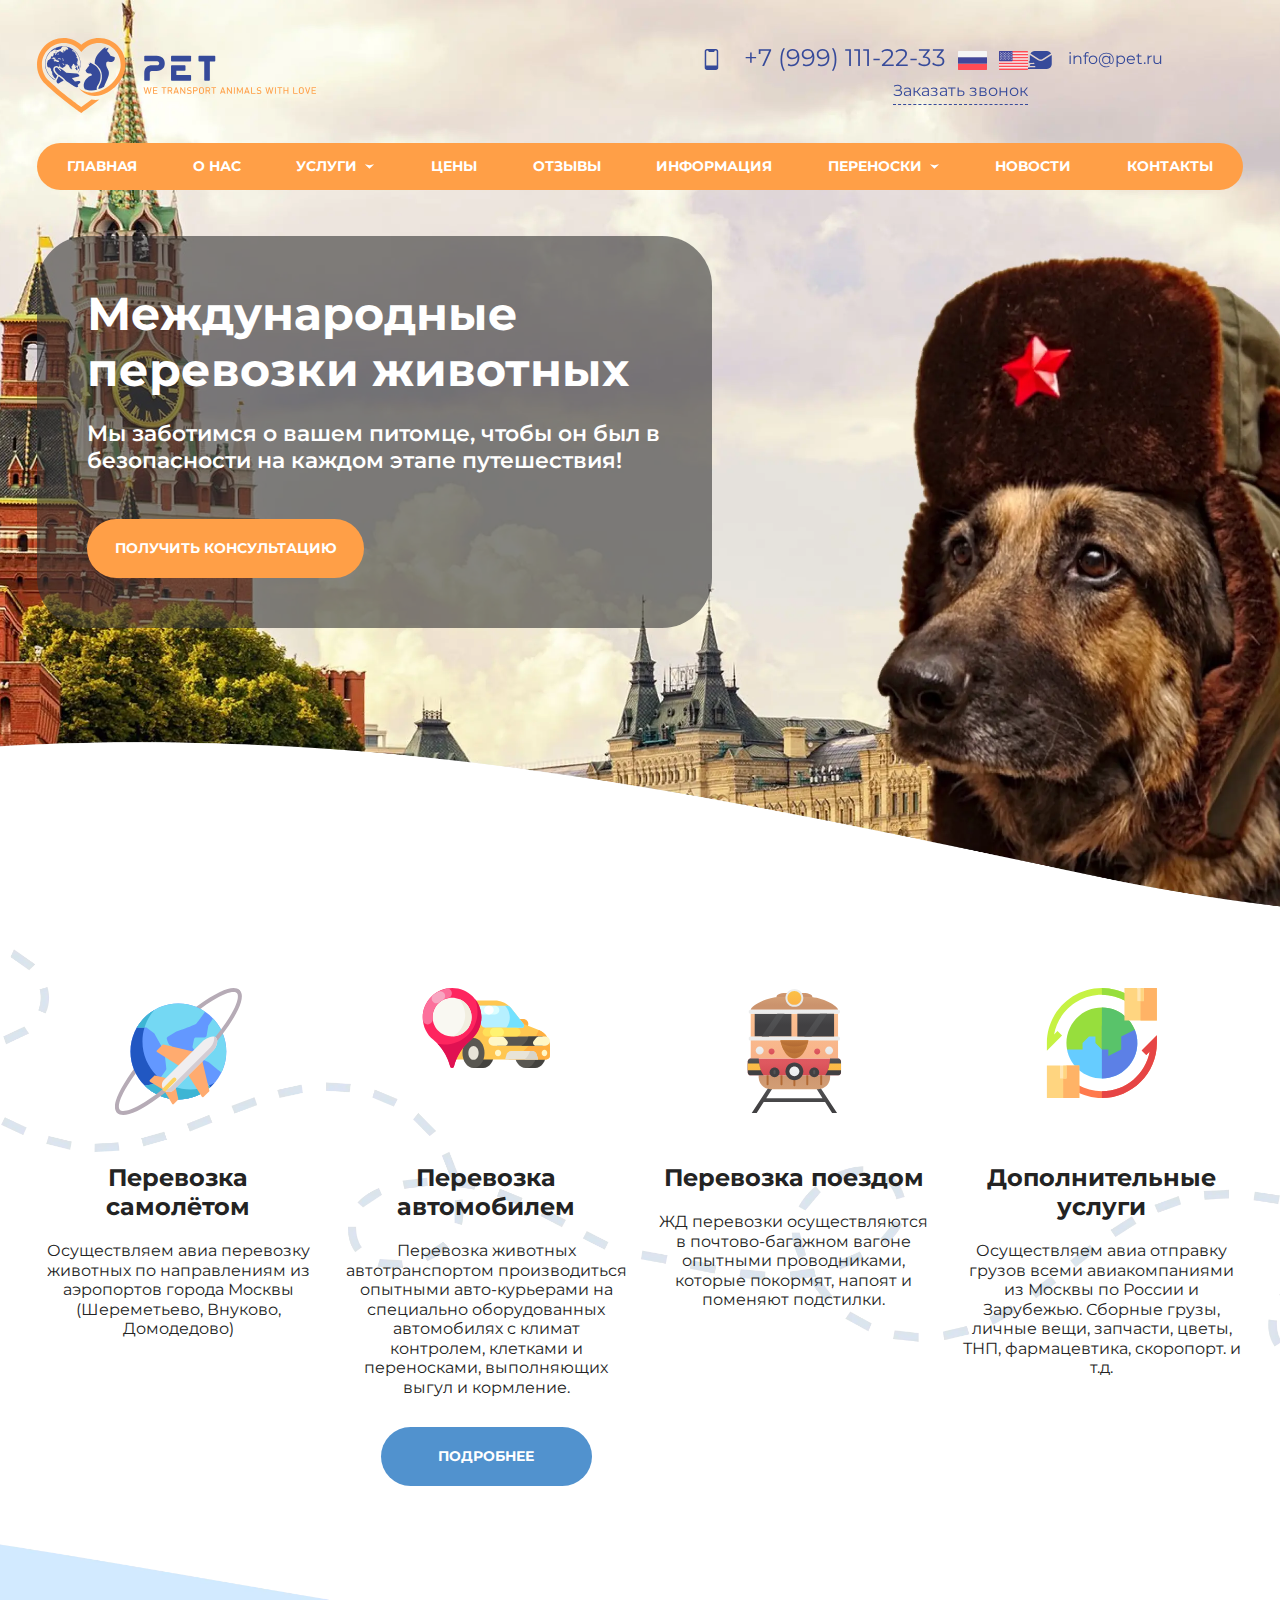
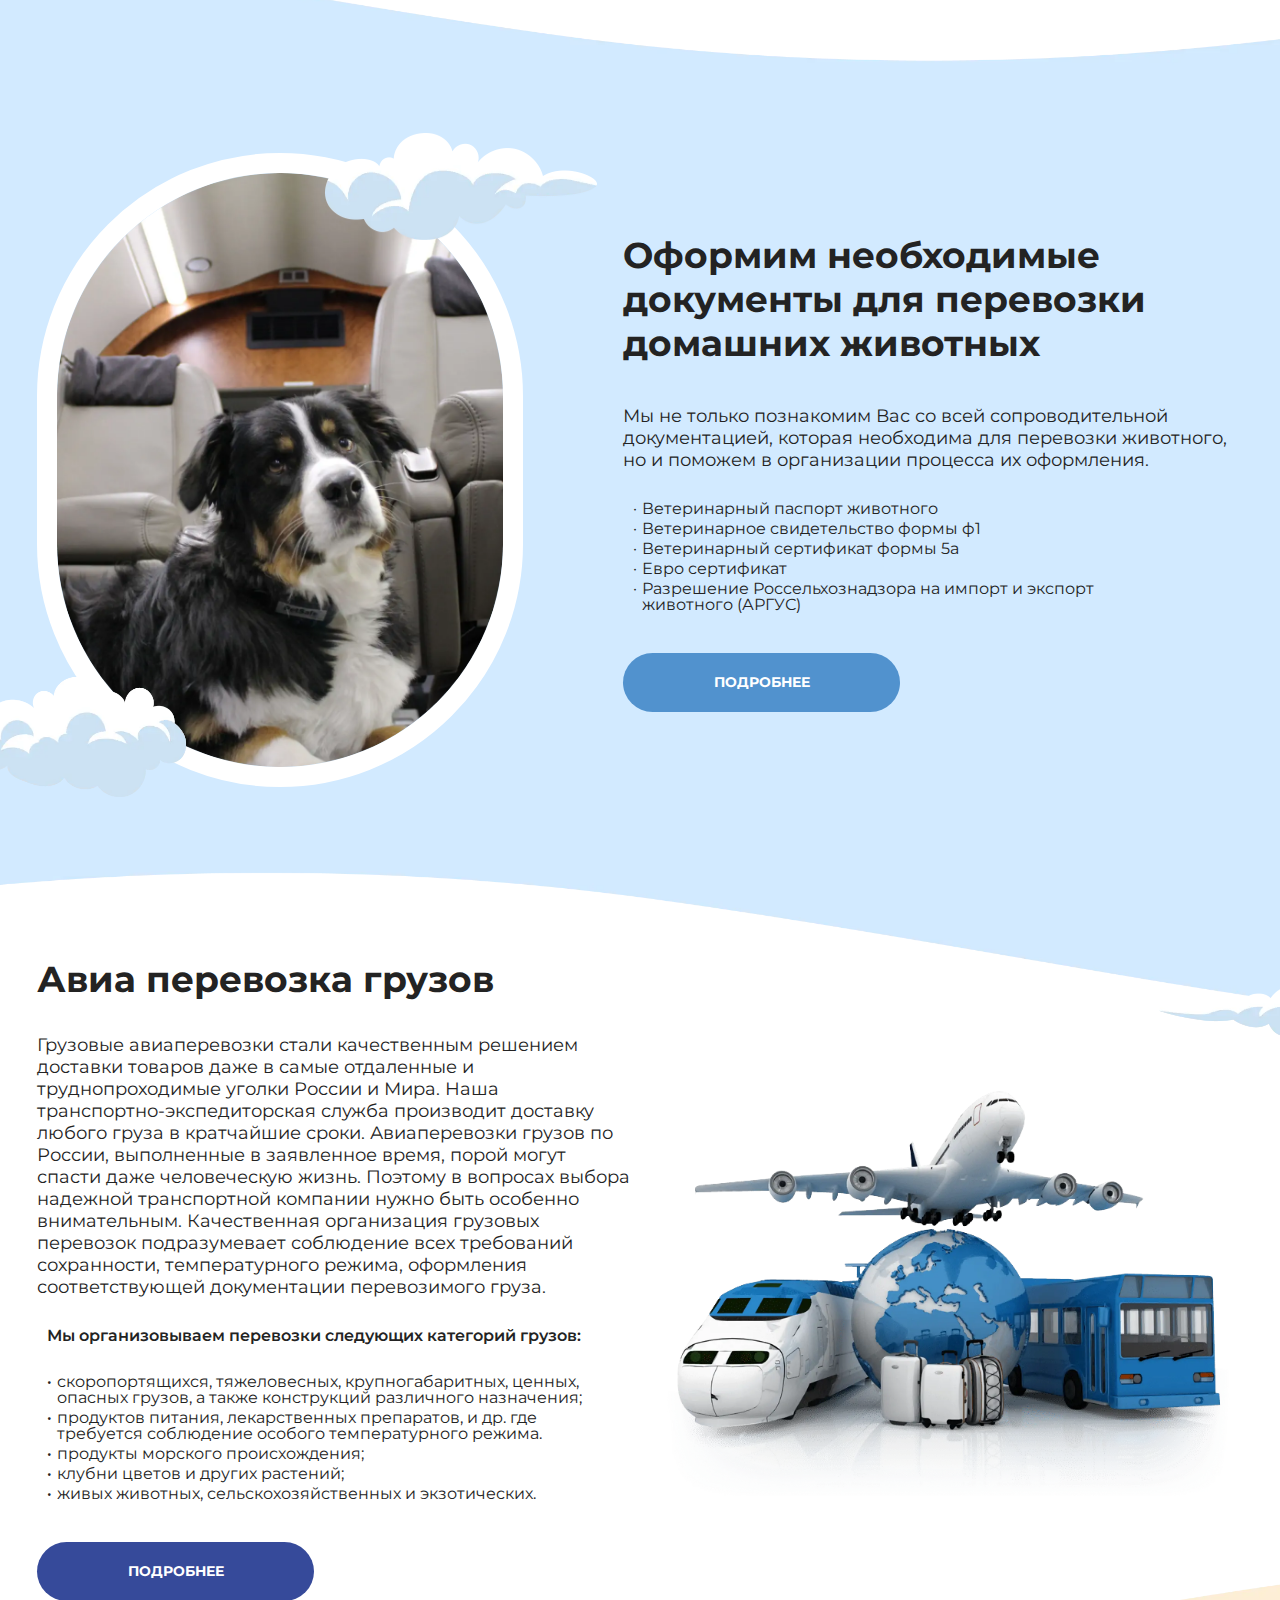
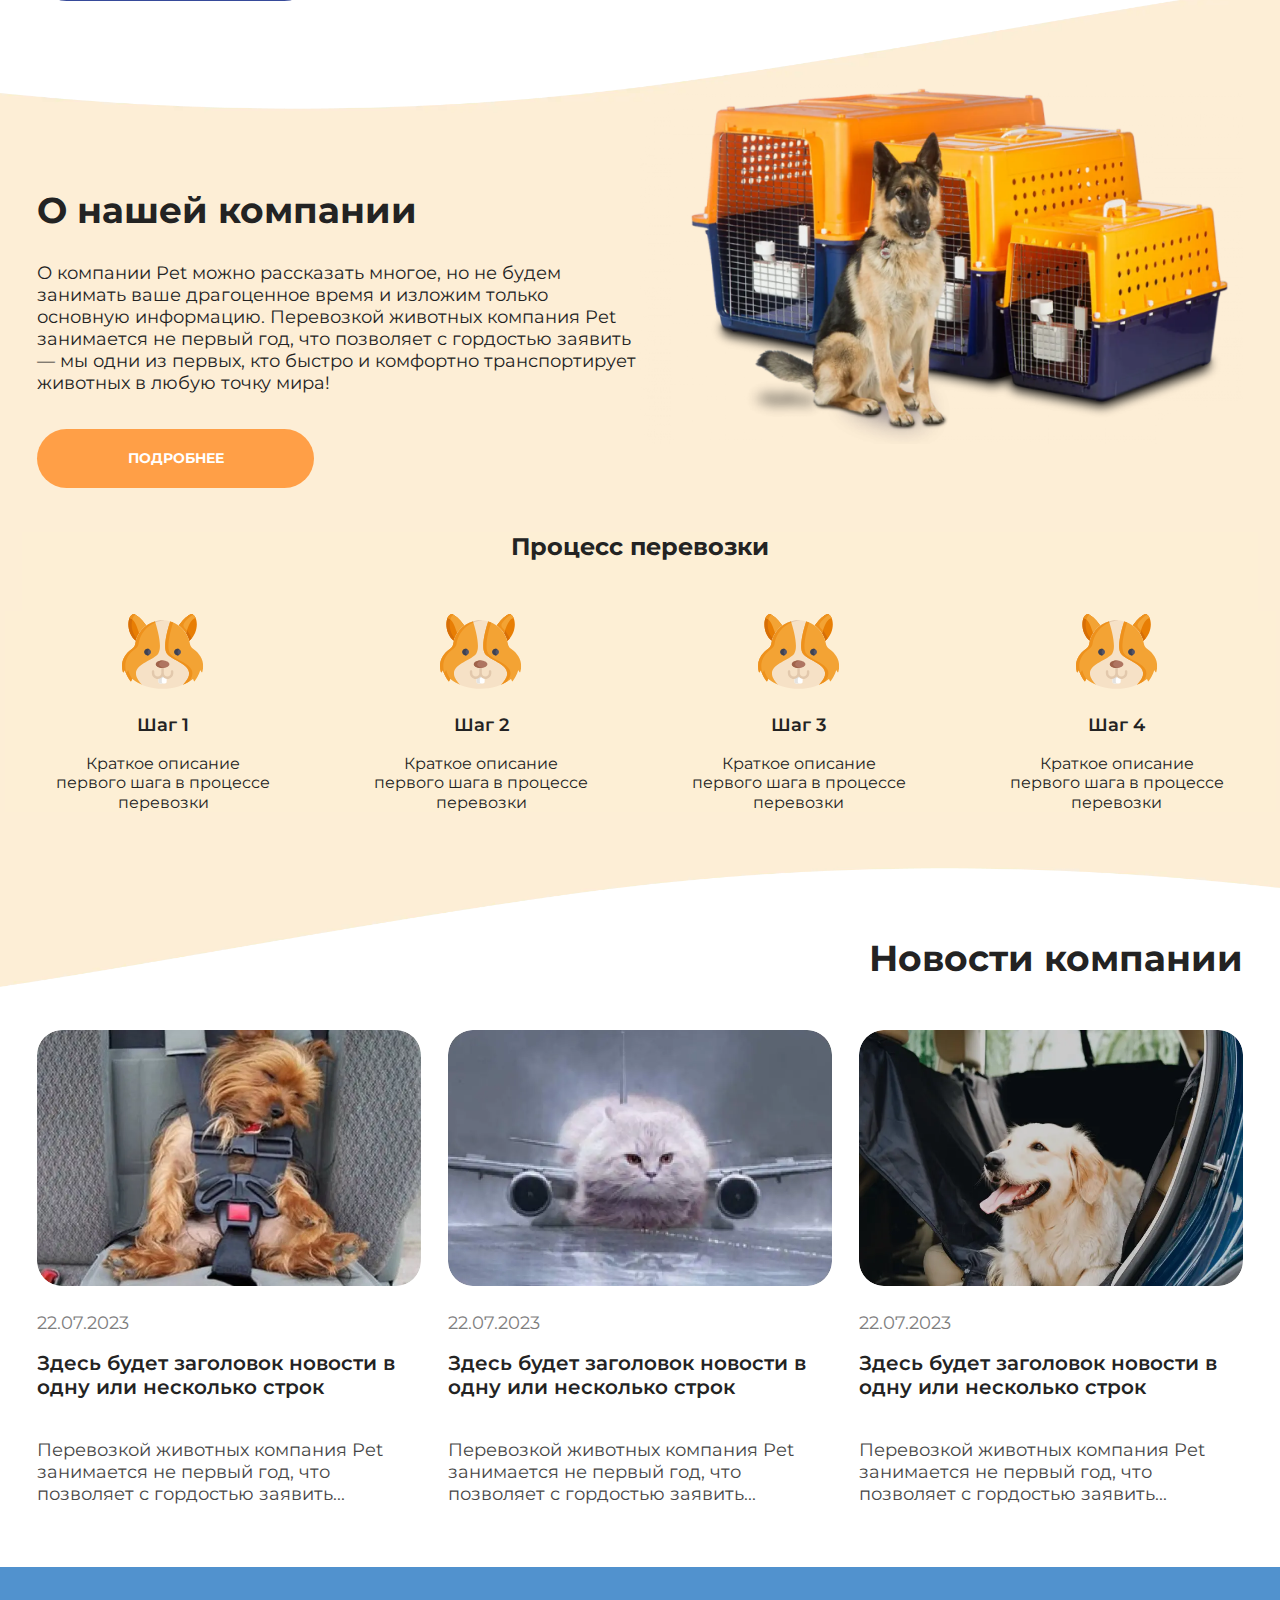
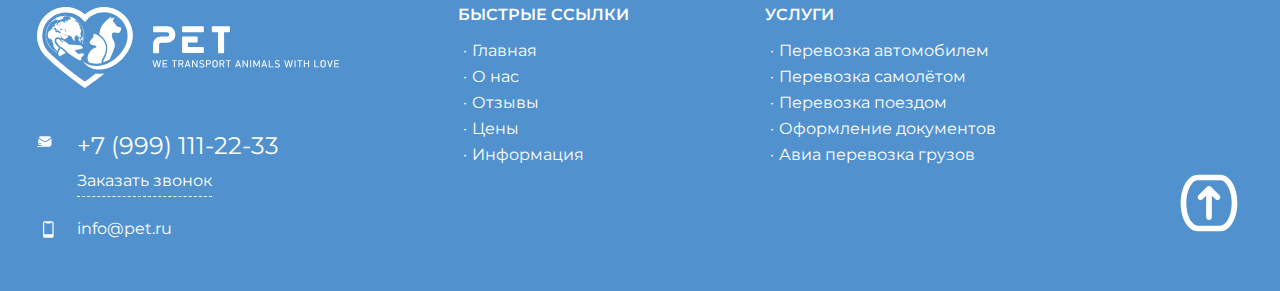
==== commit ff21faf0: "Updates" ====
--- a/index.html
+++ b/index.html
@@ -1 +1 @@
-<!doctype html><html lang="ru"><head><meta charset="UTF-8"><meta http-equiv="X-UA-Compatible" content="IE=edge"><meta name="viewport" content="width=device-width,initial-scale=1"><link rel="stylesheet" href="css/style.min.css?_v=20230422153029"><title>Главная</title></head><body><div class="wrapper"><main class="page"><header class="header"><div class="header__container"><div class="header__row"><a href="#" class="logo header__logo"><img src="images/header-logo.svg" alt=""></a><div class="header__info info-header"><a href="email:info@pet.ru" class="info-header__email" data-da=".menu__list, 960, last">info@pet.ru</a><div class="info-header__row" data-da=".menu__list, 560, last"><a href="tel:79991112233" class="info-header__number" data-da=".menu__list, 960, last">+7 (999) 111-22-33</a> <a href="#" class="info-header__lang"><img src="images/header-lang-rus.svg" alt=""></a><a href="#" class="info-header__lang"><img src="images/header-lang-eng.svg" alt=""></a><div href="" class="info-header__button-row"><a href="#" class="info-header__button">Заказать звонок</a></div></div><button class="header__burger icon-menu"><span></span></button></div></div><nav class="header__menu menu"><ul class="menu__list"><li class="menu__item"><a href="#" class="menu__link">ГЛАВНАЯ</a></li><li class="menu__item"><a href="#" class="menu__link">О НАС</a></li><li class="menu__item menu__item-sub"><a href="#" class="menu__link">УСЛУГИ</a><div class="menu__btn-str"><img src="images/header-sub-strelka.svg" alt=""></div><nav class="menu__sub sub-menu"><li class="sub-menu__item"><a href="#" class="menu__link">Link</a></li><li class="sub-menu__item"><a href="#" class="menu__link">Link</a></li><li class="sub-menu__item"><a href="#" class="menu__link">Link</a></li><li class="sub-menu__item"><a href="#" class="menu__link">Link</a></li><li class="sub-menu__item"><a href="#" class="menu__link">Link</a></li></nav></li><li class="menu__item"><a href="#" class="menu__link">ЦЕНЫ</a></li><li class="menu__item"><a href="#" class="menu__link">ОТЗЫВЫ</a></li><li class="menu__item"><a href="#" class="menu__link">ИНФОРМАЦИЯ</a></li><li class="menu__item menu__item-sub"><a href="#" class="menu__link">ПЕРЕНОСКИ</a><div class="menu__btn-str"><img src="images/header-sub-strelka.svg" alt=""></div><nav class="menu__sub sub-menu"><li class="sub-menu__item"><a href="#" class="menu__link">Link</a></li><li class="sub-menu__item"><a href="#" class="menu__link">Link</a></li><li class="sub-menu__item"><a href="#" class="menu__link">Link</a></li><li class="sub-menu__item"><a href="#" class="menu__link">Link</a></li><li class="sub-menu__item"><a href="#" class="menu__link">Link</a></li></nav></li><li class="menu__item"><a href="#" class="menu__link">НОВОСТИ</a></li><li class="menu__item"><a href="#" class="menu__link">КОНТАКТЫ</a></li></ul></nav></div></header><div data-observ></div><div class="beginning" id="beginning"><div class="beginning__container"><div class="beginning__row"><div class="beginning__item"><div class="beginning__title"><h1>Международные перевозки животных</h1></div><div class="beginning__text">Мы заботимся о вашем питомце, чтобы он был в безопасности на каждом этапе путешествия!</div><div class="beginning__button-row"><div class="button beginning__button">ПОЛУЧИТЬ КОНСУЛЬТАЦИЮ</div></div></div></div></div></div><div class="transport"><div class="transport__container"><div class="transport__row"><div class="item-transport transport__item"><div class="item-transport__body"><div class="item-transport__img"><img src="images/transport-item1.svg" alt=""></div><div class="item-transport__title"><h3>Перевозка самолётом</h3></div><div class="item-transport__text">Осуществляем авиа перевозку животных по направлениям из аэропортов города Москвы (Шереметьево, Внуково, Домодедово)</div></div></div><div class="item-transport transport__item"><div class="item-transport__body"><div class="item-transport__img"><img src="images/transport-item2.svg" alt=""></div><div class="item-transport__title"><h3>Перевозка автомобилем</h3></div><div class="item-transport__text">Перевозка животных автотранспортом производиться опытными авто-курьерами на специально оборудованных автомобилях с климат контролем, клетками и переносками, выполняющих выгул и кормление.</div><div class="item-transport__button-row" data-da=".transport__row, 1135, last"><div class="button item-transport__button">ПОДРОБНЕЕ</div></div></div></div><div class="item-transport transport__item"><div class="item-transport__body"><div class="item-transport__img"><img src="images/transport-item3.svg" alt=""></div><div class="item-transport__title"><h3>Перевозка поездом</h3></div><div class="item-transport__text">ЖД перевозки осуществляются в почтово-багажном вагоне опытными проводниками, которые покормят, напоят и поменяют подстилки.</div></div></div><div class="item-transport transport__item"><div class="item-transport__body"><div class="item-transport__img"><img src="images/transport-item4.svg" alt=""></div><div class="item-transport__title"><h3>Дополнительные услуги</h3></div><div class="item-transport__text">Осуществляем авиа отправку грузов всеми авиакомпаниями из Москвы по России и Зарубежью. Сборные грузы, личные вещи, запчасти, цветы, ТНП, фармацевтика, скоропорт. и т.д.</div></div></div></div></div></div><div class="document"><div class="document__container"><div class="document__row"><div class="document__img"><picture><source srcset="images/documant-img.webp" type="image/webp"><img src="images/documant-img.png" alt="фото собаки"></picture></div><div class="document__body"><div class="document__title"><h2>Оформим необходимые документы для перевозки домашних животных</h2></div><div class="document__text"><p>Мы не только познакомим Вас со всей сопроводительной документацией, которая необходима для перевозки животного, но и поможем в организации процесса их оформления.</p><ul class="document__list"><li class="document__item"><span>·</span>Ветеринарный паспорт животного</li><li class="document__item"><span>·</span>Ветеринарное свидетельство формы ф1</li><li class="document__item"><span>·</span>Ветеринарный сертификат формы 5а</li><li class="document__item"><span>·</span>Евро сертификат</li><li class="document__item"><span>·</span>Разрешение Россельхознадзора на импорт и экспорт животного (АРГУС)</li></ul></div><div class="document__button-row"><div class="button document__button">ПОДРОБНЕЕ</div></div></div></div></div></div><div class="air"><div class="air__container"><div class="air__row"><div class="document__body air__body"><div class="document__title air__title"><h2>Авиа перевозка грузов</h2></div><div class="document__text air__text"><p>Грузовые авиаперевозки стали качественным решением доставки товаров даже в самые отдаленные и труднопроходимые уголки России и Мира. Наша транспортно-экспедиторская служба производит доставку любого груза в кратчайшие сроки. Авиаперевозки грузов по России, выполненные в заявленное время, порой могут спасти даже человеческую жизнь. Поэтому в вопросах выбора надежной транспортной компании нужно быть особенно внимательным. Качественная организация грузовых перевозок подразумевает соблюдение всех требований сохранности, температурного режима, оформления соответствующей документации перевозимого груза.</p><ul class="document__list air__list"><span>Мы организовываем перевозки следующих категорий грузов:</span><li class="document__item air__item"><span>·</span> скоропортящихся, тяжеловесных, крупногабаритных, ценных, опасных грузов, а также конструкций различного назначения;</li><li class="document__item air__item"><span>·</span>продуктов питания, лекарственных препаратов, и др. где требуется соблюдение особого температурного режима.</li><li class="document__item air__item"><span>·</span>продукты морского происхождения;</li><li class="document__item air__item"><span>·</span>клубни цветов и других растений;</li><li class="document__item air__item"><span>·</span>живых животных, сельскохозяйственных и экзотических.</li></ul></div><div class="document__button-row air__button-row"><div class="button document__button air__buttom dark">ПОДРОБНЕЕ</div></div></div><div class="air__img"><picture><source srcset="images/air-img.webp" type="image/webp"><img src="images/air-img.png" alt="фото собаки"></picture></div></div></div></div><div class="advant"><div class="advant__container"><div class="advant__row row-advant"><div class="row-advant__body"><div class="row-top-advant__title"><h2>О нашей компании</h2></div><div class="row-advant__text"><p>О компании Pet можно рассказать многое, но не будем занимать ваше драгоценное время и изложим только основную информацию. Перевозкой животных компания Pet занимается не первый год, что позволяет с гордостью заявить — мы одни из первых, кто быстро и комфортно транспортирует животных в любую точку мира!</p></div><div class="row-advant__button-row"><div class="button row-advant__button">ПОДРОБНЕЕ</div></div></div><div class="row-advant__img"><picture><source srcset="images/advant-img.webp" type="image/webp"><img src="images/advant-img.png" alt="фото собаки"></picture></div></div><div class="advant__title-item"><h3>Процесс перевозки</h3></div><div class="advant__row-item"><div class="advant__item item-advant"><div class="item-advant__img"><img src="images/advant-item4.svg" alt="иконки"></div><div class="item-advant__title">Шаг 1</div><div class="item-advant__text">Краткое описание первого шага в процессе перевозки</div></div><div class="advant__item item-advant"><div class="item-advant__img"><img src="images/advant-item4.svg" alt="иконки"></div><div class="item-advant__title">Шаг 2</div><div class="item-advant__text">Краткое описание первого шага в процессе перевозки</div></div><div class="advant__item item-advant"><div class="item-advant__img"><img src="images/advant-item4.svg" alt="иконки"></div><div class="item-advant__title">Шаг 3</div><div class="item-advant__text">Краткое описание первого шага в процессе перевозки</div></div><div class="advant__item item-advant"><div class="item-advant__img"><img src="images/advant-item4.svg" alt="иконки"></div><div class="item-advant__title">Шаг 4</div><div class="item-advant__text">Краткое описание первого шага в процессе перевозки</div></div></div></div></div><div class="news"><div class="news__container"><div class="news__title"><h2>Новости компании</h2></div><div class="news__row"><div class="item-news news__item"><div class="item-news__body"><div class="item-news__img"><picture><source srcset="images/news-item1.webp" type="image/webp"><img src="images/news-item1.png" alt=""></picture></div><div class="item-news__data"><p>22.07.2023</p></div><div class="item-news__title">Здесь будет заголовок новости в одну или несколько строк</div><div class="item-news__text"><p>Перевозкой животных компания Pet занимается не первый год, что позволяет с гордостью заявить...</p></div></div></div><div class="item-news news__item"><div class="item-news__body"><div class="item-news__img"><picture><source srcset="images/news-item2.webp" type="image/webp"><img src="images/news-item2.png" alt=""></picture></div><div class="item-news__data"><p>22.07.2023</p></div><div class="item-news__title">Здесь будет заголовок новости в одну или несколько строк</div><div class="item-news__text"><p>Перевозкой животных компания Pet занимается не первый год, что позволяет с гордостью заявить...</p></div></div></div><div class="item-news news__item"><div class="item-news__body"><div class="item-news__img"><picture><source srcset="images/news-item3.webp" type="image/webp"><img src="images/news-item3.png" alt=""></picture></div><div class="item-news__data"><p>22.07.2023</p></div><div class="item-news__title">Здесь будет заголовок новости в одну или несколько строк</div><div class="item-news__text"><p>Перевозкой животных компания Pet занимается не первый год, что позволяет с гордостью заявить...</p></div></div></div></div></div></div></main><footer class="footer"><div class="footer__container"><div class="footer__row"><div class="footer__item"><a href="#" class="logo footer__logo"><img src="images/footer-logo.svg" alt=""></a><a href="tel:79991112233" class="info-header__number footer__number">+7 (999) 111-22-33</a><div href="" class="info-header__button-row footer__button-row"><a href="#" class="info-header__button footer__button">Заказать звонок</a></div><a href="email:info@pet.ru" class="info-header__email footer__email">info@pet.ru</a></div><div class="footer__item"><div class="footer__title">Быстрые ссылки</div><ul class="footer__list"><li class="footer__list-item"><a href="#"><span>·</span>Главная</a></li><li class="footer__list-item"><a href="#"><span>·</span>О нас</a></li><li class="footer__list-item"><a href="#"><span>·</span>Отзывы</a></li><li class="footer__list-item"><a href="#"><span>·</span>Цены</a></li><li class="footer__list-item"><a href="#"><span>·</span>Информация</a></li></ul></div><div class="footer__item"><div class="footer__title">УСЛУГИ</div><ul class="footer__list"><li class="footer__list-item"><a href="#"><span>·</span>Перевозка автомобилем</a></li><li class="footer__list-item"><a href="#"><span>·</span>Перевозка самолётом</a></li><li class="footer__list-item"><a href="#"><span>·</span>Перевозка поездом</a></li><li class="footer__list-item"><a href="#"><span>·</span>Оформление документов</a></li><li class="footer__list-item"><a href="#"><span>·</span>Авиа перевозка грузов</a></li></ul></div><div class="footer__item"><div class="footer__btn-top-row"><a href="#beginning" class="footer__btn-top"><img src="images/footer-btn-top.svg" alt="кнопка вверх"></a></div></div></div></div></footer></div><script src="js/app.min.js?_v=20230422153029"></script></body></html>+<!doctype html><html lang="ru"><head><meta charset="UTF-8"><meta http-equiv="X-UA-Compatible" content="IE=edge"><meta name="viewport" content="width=device-width,initial-scale=1"><link rel="stylesheet" href="css/style.min.css?_v=20230422163645"><title>Главная</title></head><body><div class="wrapper"><main class="page"><header class="header"><div class="header__container"><div class="header__row"><a href="#" class="logo header__logo"><img src="images/header-logo.svg" alt=""></a><div class="header__info info-header"><a href="email:info@pet.ru" class="info-header__email" data-da=".menu__list, 960, last">info@pet.ru</a><div class="info-header__row" data-da=".menu__list, 560, last"><a href="tel:79991112233" class="info-header__number" data-da=".menu__list, 960, last">+7 (999) 111-22-33</a> <a href="#" class="info-header__lang"><img src="images/header-lang-rus.svg" alt=""></a><a href="#" class="info-header__lang"><img src="images/header-lang-eng.svg" alt=""></a><div href="" class="info-header__button-row"><a href="#" class="info-header__button">Заказать звонок</a></div></div><button class="header__burger icon-menu"><span></span></button></div></div><nav class="header__menu menu"><ul class="menu__list"><li class="menu__item"><a href="#" class="menu__link">ГЛАВНАЯ</a></li><li class="menu__item"><a href="#" class="menu__link">О НАС</a></li><li class="menu__item menu__item-sub"><a href="#" class="menu__link">УСЛУГИ</a><div class="menu__btn-str"><img src="images/header-sub-strelka.svg" alt=""></div><nav class="menu__sub sub-menu"><li class="sub-menu__item"><a href="#" class="menu__link">Link</a></li><li class="sub-menu__item"><a href="#" class="menu__link">Link</a></li><li class="sub-menu__item"><a href="#" class="menu__link">Link</a></li><li class="sub-menu__item"><a href="#" class="menu__link">Link</a></li><li class="sub-menu__item"><a href="#" class="menu__link">Link</a></li></nav></li><li class="menu__item"><a href="#" class="menu__link">ЦЕНЫ</a></li><li class="menu__item"><a href="#" class="menu__link">ОТЗЫВЫ</a></li><li class="menu__item"><a href="#" class="menu__link">ИНФОРМАЦИЯ</a></li><li class="menu__item menu__item-sub"><a href="#" class="menu__link">ПЕРЕНОСКИ</a><div class="menu__btn-str"><img src="images/header-sub-strelka.svg" alt=""></div><nav class="menu__sub sub-menu"><li class="sub-menu__item"><a href="#" class="menu__link">Link</a></li><li class="sub-menu__item"><a href="#" class="menu__link">Link</a></li><li class="sub-menu__item"><a href="#" class="menu__link">Link</a></li><li class="sub-menu__item"><a href="#" class="menu__link">Link</a></li><li class="sub-menu__item"><a href="#" class="menu__link">Link</a></li></nav></li><li class="menu__item"><a href="#" class="menu__link">НОВОСТИ</a></li><li class="menu__item"><a href="#" class="menu__link">КОНТАКТЫ</a></li></ul></nav></div></header><div data-observ></div><div class="beginning" id="beginning"><div class="beginning__container"><div class="beginning__row"><div class="beginning__item"><div class="beginning__title"><h1>Международные перевозки животных</h1></div><div class="beginning__text">Мы заботимся о вашем питомце, чтобы он был в безопасности на каждом этапе путешествия!</div><div class="beginning__button-row"><div class="button beginning__button">ПОЛУЧИТЬ КОНСУЛЬТАЦИЮ</div></div></div></div></div></div><div class="transport"><div class="transport__container"><div class="transport__row"><div class="item-transport transport__item"><div class="item-transport__body"><div class="item-transport__img"><img src="images/transport-item1.svg" alt=""></div><div class="item-transport__title"><h3>Перевозка самолётом</h3></div><div class="item-transport__text">Осуществляем авиа перевозку животных по направлениям из аэропортов города Москвы (Шереметьево, Внуково, Домодедово)</div></div></div><div class="item-transport transport__item"><div class="item-transport__body"><div class="item-transport__img"><img src="images/transport-item2.svg" alt=""></div><div class="item-transport__title"><h3>Перевозка автомобилем</h3></div><div class="item-transport__text">Перевозка животных автотранспортом производиться опытными авто-курьерами на специально оборудованных автомобилях с климат контролем, клетками и переносками, выполняющих выгул и кормление.</div><div class="item-transport__button-row" data-da=".transport__row, 1135, last"><div class="button item-transport__button">ПОДРОБНЕЕ</div></div></div></div><div class="item-transport transport__item"><div class="item-transport__body"><div class="item-transport__img"><img src="images/transport-item3.svg" alt=""></div><div class="item-transport__title"><h3>Перевозка поездом</h3></div><div class="item-transport__text">ЖД перевозки осуществляются в почтово-багажном вагоне опытными проводниками, которые покормят, напоят и поменяют подстилки.</div></div></div><div class="item-transport transport__item"><div class="item-transport__body"><div class="item-transport__img"><img src="images/transport-item4.svg" alt=""></div><div class="item-transport__title"><h3>Дополнительные услуги</h3></div><div class="item-transport__text">Осуществляем авиа отправку грузов всеми авиакомпаниями из Москвы по России и Зарубежью. Сборные грузы, личные вещи, запчасти, цветы, ТНП, фармацевтика, скоропорт. и т.д.</div></div></div></div></div></div><div class="document"><div class="document__container"><div class="document__row"><div class="document__img"><picture><source srcset="images/documant-img.webp" type="image/webp"><img src="images/documant-img.png" alt="фото собаки"></picture></div><div class="document__body"><div class="document__title"><h2>Оформим необходимые документы для перевозки домашних животных</h2></div><div class="document__text"><p>Мы не только познакомим Вас со всей сопроводительной документацией, которая необходима для перевозки животного, но и поможем в организации процесса их оформления.</p><ul class="document__list"><li class="document__item"><span>·</span>Ветеринарный паспорт животного</li><li class="document__item"><span>·</span>Ветеринарное свидетельство формы ф1</li><li class="document__item"><span>·</span>Ветеринарный сертификат формы 5а</li><li class="document__item"><span>·</span>Евро сертификат</li><li class="document__item"><span>·</span>Разрешение Россельхознадзора на импорт и экспорт животного (АРГУС)</li></ul></div><div class="document__button-row"><div class="button document__button">ПОДРОБНЕЕ</div></div></div></div></div></div><div class="air"><div class="air__container"><div class="air__row"><div class="document__body air__body"><div class="document__title air__title"><h2>Авиа перевозка грузов</h2></div><div class="document__text air__text"><p>Грузовые авиаперевозки стали качественным решением доставки товаров даже в самые отдаленные и труднопроходимые уголки России и Мира. Наша транспортно-экспедиторская служба производит доставку любого груза в кратчайшие сроки. Авиаперевозки грузов по России, выполненные в заявленное время, порой могут спасти даже человеческую жизнь. Поэтому в вопросах выбора надежной транспортной компании нужно быть особенно внимательным. Качественная организация грузовых перевозок подразумевает соблюдение всех требований сохранности, температурного режима, оформления соответствующей документации перевозимого груза.</p><ul class="document__list air__list"><span>Мы организовываем перевозки следующих категорий грузов:</span><li class="document__item air__item"><span>·</span> скоропортящихся, тяжеловесных, крупногабаритных, ценных, опасных грузов, а также конструкций различного назначения;</li><li class="document__item air__item"><span>·</span>продуктов питания, лекарственных препаратов, и др. где требуется соблюдение особого температурного режима.</li><li class="document__item air__item"><span>·</span>продукты морского происхождения;</li><li class="document__item air__item"><span>·</span>клубни цветов и других растений;</li><li class="document__item air__item"><span>·</span>живых животных, сельскохозяйственных и экзотических.</li></ul></div><div class="document__button-row air__button-row"><div class="button document__button air__buttom dark">ПОДРОБНЕЕ</div></div></div><div class="air__img"><picture><source srcset="images/air-img.webp" type="image/webp"><img src="images/air-img.png" alt="фото собаки"></picture></div></div></div></div><div class="advant"><div class="advant__container"><div class="advant__row row-advant"><div class="row-advant__body"><div class="row-top-advant__title"><h2>О нашей компании</h2></div><div class="row-advant__text"><p>О компании Pet можно рассказать многое, но не будем занимать ваше драгоценное время и изложим только основную информацию. Перевозкой животных компания Pet занимается не первый год, что позволяет с гордостью заявить — мы одни из первых, кто быстро и комфортно транспортирует животных в любую точку мира!</p></div><div class="row-advant__button-row"><div class="button row-advant__button">ПОДРОБНЕЕ</div></div></div><div class="row-advant__img"><picture><source srcset="images/advant-img.webp" type="image/webp"><img src="images/advant-img.png" alt="фото собаки"></picture></div></div><div class="advant__title-item"><h3>Процесс перевозки</h3></div><div class="advant__row-item"><div class="advant__item item-advant"><div class="item-advant__img"><img src="images/advant-item4.svg" alt="иконки"></div><div class="item-advant__title">Шаг 1</div><div class="item-advant__text">Краткое описание первого шага в процессе перевозки</div></div><div class="advant__item item-advant"><div class="item-advant__img"><img src="images/advant-item4.svg" alt="иконки"></div><div class="item-advant__title">Шаг 2</div><div class="item-advant__text">Краткое описание первого шага в процессе перевозки</div></div><div class="advant__item item-advant"><div class="item-advant__img"><img src="images/advant-item4.svg" alt="иконки"></div><div class="item-advant__title">Шаг 3</div><div class="item-advant__text">Краткое описание первого шага в процессе перевозки</div></div><div class="advant__item item-advant"><div class="item-advant__img"><img src="images/advant-item4.svg" alt="иконки"></div><div class="item-advant__title">Шаг 4</div><div class="item-advant__text">Краткое описание первого шага в процессе перевозки</div></div></div></div></div><div class="news"><div class="news__container"><div class="news__title"><h2>Новости компании</h2></div><div class="news__row"><div class="item-news news__item"><div class="item-news__body"><div class="item-news__img"><picture><source srcset="images/news-item1.webp" type="image/webp"><img src="images/news-item1.png" alt=""></picture></div><div class="item-news__data"><p>22.07.2023</p></div><div class="item-news__title">Здесь будет заголовок новости в одну или несколько строк</div><div class="item-news__text"><p>Перевозкой животных компания Pet занимается не первый год, что позволяет с гордостью заявить...</p></div></div></div><div class="item-news news__item"><div class="item-news__body"><div class="item-news__img"><picture><source srcset="images/news-item2.webp" type="image/webp"><img src="images/news-item2.png" alt=""></picture></div><div class="item-news__data"><p>22.07.2023</p></div><div class="item-news__title">Здесь будет заголовок новости в одну или несколько строк</div><div class="item-news__text"><p>Перевозкой животных компания Pet занимается не первый год, что позволяет с гордостью заявить...</p></div></div></div><div class="item-news news__item"><div class="item-news__body"><div class="item-news__img"><picture><source srcset="images/news-item3.webp" type="image/webp"><img src="images/news-item3.png" alt=""></picture></div><div class="item-news__data"><p>22.07.2023</p></div><div class="item-news__title">Здесь будет заголовок новости в одну или несколько строк</div><div class="item-news__text"><p>Перевозкой животных компания Pet занимается не первый год, что позволяет с гордостью заявить...</p></div></div></div></div></div></div></main><footer class="footer"><div class="footer__container"><div class="footer__row"><div class="footer__item"><a href="#" class="logo footer__logo"><img src="images/footer-logo.svg" alt=""></a><a href="tel:79991112233" class="info-header__number footer__number">+7 (999) 111-22-33</a><div href="" class="info-header__button-row footer__button-row"><a href="#" class="info-header__button footer__button">Заказать звонок</a></div><a href="email:info@pet.ru" class="info-header__email footer__email">info@pet.ru</a></div><div class="footer__item"><div class="footer__title">Быстрые ссылки</div><ul class="footer__list"><li class="footer__list-item"><a href="#"><span>·</span>Главная</a></li><li class="footer__list-item"><a href="#"><span>·</span>О нас</a></li><li class="footer__list-item"><a href="#"><span>·</span>Отзывы</a></li><li class="footer__list-item"><a href="#"><span>·</span>Цены</a></li><li class="footer__list-item"><a href="#"><span>·</span>Информация</a></li></ul></div><div class="footer__item"><div class="footer__title">УСЛУГИ</div><ul class="footer__list"><li class="footer__list-item"><a href="#"><span>·</span>Перевозка автомобилем</a></li><li class="footer__list-item"><a href="#"><span>·</span>Перевозка самолётом</a></li><li class="footer__list-item"><a href="#"><span>·</span>Перевозка поездом</a></li><li class="footer__list-item"><a href="#"><span>·</span>Оформление документов</a></li><li class="footer__list-item"><a href="#"><span>·</span>Авиа перевозка грузов</a></li></ul></div><div class="footer__item"><div class="footer__btn-top-row"><a href="#beginning" class="footer__btn-top"><img src="images/footer-btn-top.svg" alt="кнопка вверх"></a></div></div></div></div></footer></div><script src="js/app.min.js?_v=20230422163645"></script></body></html>--- a/css/style.min.css
+++ b/css/style.min.css
@@ -1 +1 @@
-@charset "UTF-8";@font-face{font-family:Montserrat;font-display:swap;src:url(../fonts/Montserrat-Black.woff2) format("woff2"),url(../fonts/Montserrat-Black.woff) format("woff");font-weight:900;font-style:normal}@font-face{font-family:Montserrat;font-display:swap;src:url(../fonts/Montserrat-Bold.woff2) format("woff2"),url(../fonts/Montserrat-Bold.woff) format("woff");font-weight:700;font-style:normal}@font-face{font-family:Montserrat;font-display:swap;src:url(../fonts/Montserrat-ExtraBold.woff2) format("woff2"),url(../fonts/Montserrat-ExtraBold.woff) format("woff");font-weight:800;font-style:normal}@font-face{font-family:Montserrat;font-display:swap;src:url(../fonts/Montserrat-Regular.woff2) format("woff2"),url(../fonts/Montserrat-Regular.woff) format("woff");font-weight:400;font-style:normal}@font-face{font-family:Montserrat;font-display:swap;src:url(../fonts/Montserrat-SemiBold.woff2) format("woff2"),url(../fonts/Montserrat-SemiBold.woff) format("woff");font-weight:600;font-style:normal}@font-face{font-family:Inter;font-display:swap;src:url(../fonts/Inter-Bold.woff2) format("woff2"),url(../fonts/Inter-Bold.woff) format("woff");font-weight:700;font-style:normal}@font-face{font-family:Inter;font-display:swap;src:url(../fonts/Inter-Regular.woff2) format("woff2"),url(../fonts/Inter-Regular.woff) format("woff");font-weight:400;font-style:normal}*{padding:0;margin:0;border:0;-webkit-box-sizing:border-box;box-sizing:border-box;color:#232323}:after,:before{-webkit-box-sizing:border-box;box-sizing:border-box}:active,:focus{outline:0}a:active,a:focus{outline:0}aside,footer,header,nav{display:block}body,html{width:100%;height:100%;font-size:1rem;font-family:Montserrat,sans-serif;font-weight:400;line-height:1}button,input,textarea{font-family:inherit}input::-ms-clear{display:none}button{cursor:pointer}button::-moz-focus-inner{padding:0;border:0}a{text-decoration:none}a:visited{text-decoration:none}a:hover{text-decoration:none}li,ul{list-style:none}img{vertical-align:top}h1,h2,h3,h4,h5,h6{font-size:inherit;font-weight:400}sup{color:inherit}*{scrollbar-width:.5rem;scrollbar-color:#232323 #d6d6d6}::-webkit-scrollbar{width:.5rem;background-color:#fff}::-webkit-scrollbar-track{-webkit-box-shadow:inset 0 0 .375rem rgba(0,0,0,.2);box-shadow:inset 0 0 .375rem rgba(0,0,0,.2);border-radius:.25rem;background:#eee}::-webkit-scrollbar-thumb{border-radius:.25rem;border:0 none #fff;background-color:#3d3d3d;-webkit-transition:all 280ms ease-in-out;transition:all 280ms ease-in-out}::-webkit-scrollbar-thumb:hover{background-color:#232323}body.lock{overflow:hidden;-ms-touch-action:none;touch-action:none}[class*=__container]{max-width:77.25rem;margin:0 auto;padding:0 .9375rem}[class*=-ibg]{position:relative}[class*=-ibg] img{position:absolute;width:100%;height:100%;top:0;left:0;-o-object-fit:cover;object-fit:cover}[class*=-ibg_contain] img{-o-object-fit:contain;object-fit:contain}[class*=_overlay-bg]{position:fixed;top:0;left:0;width:100%;height:100%;opacity:0;visibility:hidden;-webkit-transition:all 280ms ease-in-out 0s;-o-transition:all 280ms ease-in-out 0s;transition:all 280ms ease-in-out 0s;z-index:2000;padding:3.75rem .9375rem;overflow-y:auto}[class*=_overlay-bg]._is-open{opacity:1;visibility:visible}.wrapper{display:-webkit-box;display:-ms-flexbox;display:flex;-webkit-box-orient:vertical;-webkit-box-direction:normal;-ms-flex-direction:column;flex-direction:column;min-height:100%;overflow:clip}.page{position:relative;-webkit-box-flex:1;-ms-flex:1 1 auto;flex:1 1 auto}.page [data-observ]{position:absolute;top:0;left:0;width:100%;height:.125rem;background:0 0;pointer-events:none}.page_start{padding-top:6.25rem}*{scroll-behavior:smooth}h1{font-weight:700;color:#fff}h2{font-weight:700}h3{font-weight:700}.button{padding:1.3125rem;max-width:17.3125rem;width:100%;font-weight:700;font-size:.875rem;line-height:1.0625rem;color:#fff;background:#5192ce;border-radius:50px;-webkit-transition:all .3s ease 0s;-o-transition:all .3s ease 0s;transition:all .3s ease 0s;text-align:center;cursor:pointer}.button:hover{background:#364a9a}.button.dark{background:#364a9a}.button.dark:hover{background:#5192ce}a{-webkit-transition:all .3s ease 0s;-o-transition:all .3s ease 0s;transition:all .3s ease 0s}a:hover{opacity:.7}.header{width:100%;position:sticky;top:0;z-index:3;-webkit-transition:all .7s ease 0s;-o-transition:all .7s ease 0s;transition:all .7s ease 0s}.header::before{position:absolute;top:.25rem;left:0;width:100%;height:102%;content:"";z-index:0}.header__container{position:relative;z-index:3;display:-webkit-box;display:-ms-flexbox;display:flex;-webkit-box-orient:vertical;-webkit-box-direction:normal;-ms-flex-direction:column;flex-direction:column}.header__row{position:relative;display:-webkit-inline-box;display:-ms-inline-flexbox;display:inline-flex;-webkit-box-pack:justify;-ms-flex-pack:justify;justify-content:space-between;-webkit-box-align:center;-ms-flex-align:center;align-items:center}.header__logo{margin-right:1.875rem}.header__logo img{width:100%}.header__info{display:-webkit-box;display:-ms-flexbox;display:flex}.info-header{max-width:34.515625rem}.info-header a{color:#364a9a}.info-header__email{position:relative;margin-right:5rem;padding-top:0rem;margin-top:.3125rem;color:#364a9a}.info-header__email::before{position:absolute;content:"";height:1.09375rem;width:1.46875rem;background:url(../images/header-mail-icon.svg) no-repeat center center/contain;top:0;left:0}.info-header__email:hover{color:#5192ce;opacity:.9}.info-header__row{display:-webkit-box;display:-ms-flexbox;display:flex;-ms-flex-wrap:wrap;flex-wrap:wrap;row-gap:.5rem;-webkit-column-gap:.75rem;-moz-column-gap:.75rem;column-gap:.75rem;-webkit-box-pack:end;-ms-flex-pack:end;justify-content:end;max-width:20.3125rem}.info-header__number{position:relative;color:#364a9a}.info-header__number::before{position:absolute;content:"";height:1.5rem;width:.964375rem;background:url(../images/header-tel-icon.svg) no-repeat center center/contain;bottom:.25rem;left:0}.info-header__number:hover{color:#5192ce;opacity:.9}.info-header__lang{max-width:1.8125rem;max-height:1.8125rem}.info-header__lang img{width:100%}.info-header__button-row{-webkit-box-flex:1;-ms-flex:1 1 100%;flex:1 1 100%;display:-webkit-box;display:-ms-flexbox;display:flex;-webkit-box-pack:end;-ms-flex-pack:end;justify-content:end}.info-header__button{text-align:right;padding-bottom:.3125rem;border-bottom:1px #364a9a dashed;color:#364a9a}.info-header__button:hover{color:#5192ce;opacity:.9}.menu{padding:.9375rem 1.875rem;background:#ff9f47;border-radius:50px}.menu__list{display:-webkit-box;display:-ms-flexbox;display:flex;-webkit-box-pack:justify;-ms-flex-pack:justify;justify-content:space-between;gap:1.25rem}.menu__item{display:inline-block}.menu__item-sub{position:relative;display:-webkit-box;display:-ms-flexbox;display:flex}.menu__item-sub .menu__link{position:relative;padding-right:.375rem}.menu__btn-str{position:relative;height:.75rem;width:.75rem;top:.1875rem;right:0;cursor:pointer;-webkit-transition:all .3s ease 0s;-o-transition:all .3s ease 0s;transition:all .3s ease 0s}.menu__btn-str img{width:100%}.menu__link{font-weight:700;font-size:.875rem;line-height:1.0625rem;color:#fff}.sub-menu{position:absolute;pointer-events:none;-webkit-transition:all .3s ease 0s;-o-transition:all .3s ease 0s;transition:all .3s ease 0s;top:1.125rem;left:0;padding:.4375rem;min-width:100%;min-height:100%;opacity:0;z-index:3;border-radius:6px;background-color:#f79131;display:-webkit-box;display:-ms-flexbox;display:flex;-webkit-box-orient:vertical;-webkit-box-direction:normal;-ms-flex-direction:column;flex-direction:column;row-gap:.1875rem}.sub-menu__item a{font-weight:600}.sub-menu__item a::before{display:none}.icon-menu{display:none;margin:auto 0 auto .625rem}.footer{padding:2.5rem 0 3.375rem;background:#5192ce}.footer__row{display:-webkit-box;display:-ms-flexbox;display:flex;-webkit-box-pack:justify;-ms-flex-pack:justify;justify-content:space-between;gap:1.25rem;row-gap:2.5rem}.footer__item{-webkit-box-flex:0;-ms-flex:0 1 25%;flex:0 1 25%;display:-webkit-box;display:-ms-flexbox;display:flex;-webkit-box-orient:vertical;-webkit-box-direction:normal;-ms-flex-direction:column;flex-direction:column;-webkit-box-align:start;-ms-flex-align:start;align-items:start}.footer__item:last-child{-webkit-box-align:end;-ms-flex-align:end;align-items:end;-webkit-box-pack:end;-ms-flex-pack:end;justify-content:end;-webkit-box-flex:0;-ms-flex:0 1 15%;flex:0 1 15%}.footer__item:first-child{-webkit-box-flex:0;-ms-flex:0 1 35%;flex:0 1 35%}.footer__logo img{width:100%}.footer__email{color:#fff;margin-top:1.5rem}.footer__email::before{position:absolute;content:"";height:1.09375rem;width:1.46875rem;background:url(../images/footer-mail-icon.svg) no-repeat center center/contain;top:0;left:0}.footer__number{color:#fff}.footer__number::before{position:absolute;content:"";height:1.5rem;width:.964375rem;background:url(../images/footer-tel-icon.svg) no-repeat center center/contain;bottom:.25rem;left:0}.footer__button-row{margin-top:.9375rem;padding-left:2.5rem;-webkit-box-pack:start;-ms-flex-pack:start;justify-content:start}.footer__button{color:#fff;padding-bottom:.4375rem;border-color:#fff}.footer__title{font-weight:600;margin-bottom:1.25rem;color:#fff;text-transform:uppercase}.footer__list{display:-webkit-box;display:-ms-flexbox;display:flex;-webkit-box-orient:vertical;-webkit-box-direction:normal;-ms-flex-direction:column;flex-direction:column;gap:.625rem}.footer__list-item span{padding:0 .3125rem;color:#fff}.footer__list-item a{color:#fff}.beginning{position:relative;margin-top:-11.875rem;padding-top:11.875rem;padding-bottom:18.75rem}.no-webp .beginning::before{background:url(../images/header-fon.png) no-repeat center center/cover}.beginning::before{position:absolute;content:"";width:100%;height:100%;top:0;left:0;z-index:-1}.beginning__item{background:rgba(51,51,51,.6);border-radius:50px;max-width:42.1875rem}.beginning__title{margin-bottom:1.375rem}.beginning__text{font-weight:600;color:#fff}.beginning__button{background:#ff9f47}.beginning__button:hover{background:#5192ce;opacity:.8}.transport{position:relative;padding:3.75rem 0 1.6875rem}.no-webp .transport::before{background:url(../images/transport-fon1.png) no-repeat center center/cover}.transport::before{position:absolute;content:"";height:25rem;width:62.5rem;top:0;right:50%;z-index:-1}.no-webp .transport::after{background:url(../images/transport-fon2.png) no-repeat center center/contain}.transport::after{position:absolute;content:"";height:25rem;width:62.5rem;top:105px;left:50%;z-index:-1}.transport__row{position:relative;display:-webkit-box;display:-ms-flexbox;display:flex;margin:0 -.78125rem;row-gap:1.875rem}.no-webp .transport__row::before{background:url(../images/transport-fon-samlet.png) no-repeat center center/contain}.transport__row::before{position:absolute;content:"";height:9.5625rem;width:9.5625rem;bottom:0;left:-320px;z-index:-1}.transport__item{-webkit-box-flex:0;-ms-flex:0 1 25%;flex:0 1 25%;padding:0 .78125rem}.item-transport__body{display:-webkit-box;display:-ms-flexbox;display:flex;-webkit-box-orient:vertical;-webkit-box-direction:normal;-ms-flex-direction:column;flex-direction:column;-webkit-box-align:center;-ms-flex-align:center;align-items:center;min-height:100%}.item-transport__img{max-width:8rem;height:8rem}.item-transport__img img{width:100%}.item-transport__title{margin:0 auto 1.25rem;text-align:center}.item-transport__text{text-align:center;line-height:1.21875rem}.item-transport__button-row{min-width:100%}.item-transport__button{margin:1.875rem auto 0rem;max-width:13.1875rem}.document{padding-top:15rem;padding-bottom:15rem;position:relative}.no-webp .document::before{background:url(../images/document-fon1.png) no-repeat center center/cover}.document::before{position:absolute;content:"";width:100%;height:980px;top:0;left:0;z-index:-1}.no-webp .document::after{background:url(../images/document-fon2.png) no-repeat center center/cover}.document::after{position:absolute;content:"";width:100%;height:900px;bottom:0;left:0;z-index:-1}.document__container{position:relative}.no-webp .document__container::before{background:url(../images/document-obl3.png) no-repeat center center/cover}.document__container::before{position:absolute;content:"";width:445.4px;height:128.61px;bottom:-270px;left:92%;z-index:1}.document__row{display:-webkit-box;display:-ms-flexbox;display:flex}.document__img{-webkit-box-flex:0;-ms-flex:0 1 48%;flex:0 1 48%;max-width:30.375rem;max-height:40.4375rem;position:relative;border:20px solid #fff;border-radius:300px}.document__img img{width:100%;height:100%;-o-object-fit:cover;object-fit:cover;border-radius:300px}.no-webp .document__img::before{background:url(../images/document-obl1.png) no-repeat center center/cover}.document__img::before{position:absolute;content:"";width:272px;height:106.84px;top:-40px;left:60%;z-index:1}.no-webp .document__img::after{background:url(../images/document-obl2.png) no-repeat center center/cover}.document__img::after{position:absolute;content:"";width:234.62px;height:119.25px;bottom:-30px;right:71%;z-index:1}.document__body{-webkit-box-flex:0;-ms-flex:0 1 52%;flex:0 1 52%}.document__list{margin-left:.625rem;max-width:34.375rem}.document__item{margin-bottom:.25rem;display:-webkit-box;display:-ms-flexbox;display:flex}.document__item span{margin-right:.3125rem}.air{margin-top:-9.375rem}.air__row{display:-webkit-box;display:-ms-flexbox;display:flex;-webkit-box-align:center;-ms-flex-align:center;align-items:center}.air__body{-webkit-box-flex:0;-ms-flex:0 1 50%;flex:0 1 50%;margin-right:1.125rem}.air span{display:block;font-weight:600}.air__img{margin-top:6.25rem;margin-right:-13.875rem;-webkit-box-flex:0;-ms-flex:0 1 auto;flex:0 1 auto;max-width:48.375rem;max-height:33.8125rem}.air__img img{width:100%;height:100%}.advant{padding-top:5.0625rem;padding-bottom:7.75rem;position:relative}.no-webp .advant::before{background:url(../images/advant-fon1.png) no-repeat center center/cover}.advant::before{position:absolute;content:"";width:100%;height:900px;top:-40px;left:0;z-index:-1}.no-webp .advant::after{background:url(../images/advant-fon2.png) no-repeat center center/cover}.advant::after{position:absolute;content:"";width:100%;height:900px;bottom:-80px;left:0;z-index:-1}.advant__row{display:-webkit-box;display:-ms-flexbox;display:flex}.advant__title-item{margin:0 -.9375rem;text-align:center;background-color:#fdefd5}.advant__row-item{background-color:#fdefd5;display:-webkit-box;display:-ms-flexbox;display:flex;margin:0 -2.03125rem;row-gap:1.875rem}.row-advant__body{margin-top:6.625rem;max-width:43.25rem}.row-advant__button{background:#ff9f47}.row-advant__button:hover{background:#5192ce}.row-advant__img{margin-right:-13.875rem;max-width:45.625rem;width:100%}.row-advant__img img{display:block;width:100%;height:100%;-o-object-fit:cover;object-fit:cover}.item-advant{display:-webkit-box;display:-ms-flexbox;display:flex;-webkit-box-orient:vertical;-webkit-box-direction:normal;-ms-flex-direction:column;flex-direction:column;-webkit-box-align:center;-ms-flex-align:center;align-items:center;padding:0 2.03125rem;-webkit-box-flex:0;-ms-flex:0 1 25%;flex:0 1 25%}.item-advant__img{max-width:5.125rem}.item-advant__img img{width:100%}.item-advant__title{margin-top:1.5rem;font-size:1.125rem;font-weight:600}.item-advant__text{text-align:center;padding-top:1.25rem;line-height:1.21875rem;max-width:14.1875rem;margin:0 auto}.news__title{text-align:right}.news__row{display:-webkit-box;display:-ms-flexbox;display:flex;margin:0 -.84375rem;row-gap:1.5625rem}.news__item{-webkit-box-flex:0;-ms-flex:0 1 33.33333%;flex:0 1 33.33333%;padding:0 .84375rem}.item-news__img{max-width:100%}.item-news__img img{width:100%;height:100%;-o-object-fit:cover;object-fit:cover;border-radius:25px}.item-news__data p{color:#7e7e7e}.item-news__title{margin-top:1.0625rem;font-weight:600}.item-news__text p{color:#464646}@media (min-width:75.375em){h1{font-size:2.875rem}h1{line-height:3.5rem}h2{font-size:2.25rem}h2{line-height:2.75rem}h3{font-size:1.5rem}h3{line-height:1.8125rem}p{font-size:1.125rem}p{line-height:1.375rem}.header__row{margin-top:2.375rem}.header__logo{max-width:17.4375rem}.info-header__email{padding-left:2.5rem}.info-header__number{padding-left:2.5rem}.info-header__number{font-size:1.5rem}.menu{margin-top:1.875rem}.footer__logo{max-width:18.875rem}.footer__number{margin-top:2.875rem}.footer__number{font-size:1.5rem}.beginning__row{margin-top:2.875rem}.beginning__item{padding:3.125rem}.beginning__text{margin-bottom:2.8125rem}.beginning__text{font-size:1.375rem}.beginning__text{line-height:1.6875rem}.item-transport__img{margin-bottom:2.9375rem}.document__body{margin-top:5rem}.document__body{margin-left:6.25rem}.document__text{margin-top:2.5rem}.document__list{margin-top:1.875rem}.document__item span{margin-bottom:.00000625rem}.document__button-row{margin-top:2.5rem}.air__body{margin-left:.00000625rem}.air__text{margin-top:2.0625rem}.air span{margin-bottom:1.875rem}.air__item span{margin-bottom:.00000625rem}.advant__title-item{margin-top:2.75rem}.advant__title-item{padding-bottom:3.125rem}.row-advant__text{margin-top:1.875rem}.row-advant__button-row{margin-top:2.1875rem}.news{padding-bottom:3.875rem}.news__title{margin-bottom:3.125rem}.item-news__data{margin-top:1.625rem}.item-news__title{font-size:1.25rem}.item-news__title{line-height:1.5rem}.item-news__text{margin-top:2.5rem}}@media (min-width:960px){.hide .header{top:-120px}.menu__item-sub:hover .sub-menu{pointer-events:all;opacity:1}.menu__item-sub:hover .menu__btn-str{-webkit-transform:rotate(180deg);-ms-transform:rotate(180deg);transform:rotate(180deg)}}@media (max-width:2220px){.document::before{height:900px}.document::after{height:940px}}@media (max-width:1550px){.air__img{margin-right:0;-webkit-box-flex:0;-ms-flex:0 1 50%;flex:0 1 50%}.row-advant__body{-webkit-box-flex:0;-ms-flex:0 1 50%;flex:0 1 50%}.row-advant__img{margin-right:0rem;-webkit-box-flex:0;-ms-flex:0 1 50%;flex:0 1 50%}}@media (max-width:1200px){.info-header__email{margin-right:2.5rem}}@media (max-width:1135px){.transport__row{-ms-flex-wrap:wrap;flex-wrap:wrap}.transport__item{-webkit-box-flex:0;-ms-flex:0 1 50%;flex:0 1 50%}.item-transport__button{max-width:17.3125rem}.news__row{-ms-flex-wrap:wrap;flex-wrap:wrap}.news__item{-webkit-box-flex:0;-ms-flex:0 1 50%;flex:0 1 50%}}@media (max-width:1120px){.air__row{-webkit-box-orient:vertical;-webkit-box-direction:reverse;-ms-flex-direction:column-reverse;flex-direction:column-reverse}.air__body{-webkit-box-flex:0;-ms-flex:0 1 100%;flex:0 1 100%}.air__img{-webkit-box-flex:0;-ms-flex:0 1 100%;flex:0 1 100%}.advant__row{-webkit-box-orient:vertical;-webkit-box-direction:reverse;-ms-flex-direction:column-reverse;flex-direction:column-reverse}.row-advant__body{-webkit-box-flex:0;-ms-flex:0 1 100%;flex:0 1 100%;max-width:100%;margin:6.625rem -.9375rem 0rem;padding:0 1.875rem;background-color:#fdefd5}.row-advant__img{-webkit-box-flex:0;-ms-flex:0 1 100%;flex:0 1 100%;max-width:100%;padding-top:3.125rem}.row-advant__img img{margin:0 auto}}@media (max-width:1080px){.advant__row-item{-ms-flex-wrap:wrap;flex-wrap:wrap}.item-advant{-webkit-box-flex:0;-ms-flex:0 1 50%;flex:0 1 50%}}@media (max-width:1050px){.footer__row{-ms-flex-wrap:wrap;flex-wrap:wrap}.footer__item{-webkit-box-flex:0;-ms-flex:0 1 30%;flex:0 1 30%}.footer__item:last-child{-webkit-box-flex:0;-ms-flex:0 1 100%;flex:0 1 100%}}@media (max-width:1040px) and (max-width:20em){.document__body{margin-left:.625rem}}@media (max-width:1025px){.document::before{height:800px}.document::after{height:840px}}@media (max-width:960px){.header::before{-webkit-backdrop-filter:blur(4.5px);backdrop-filter:blur(4.5px)}.info-header__email{margin-right:0rem;font-size:1.25rem}.info-header__row{-webkit-box-orient:horizontal;-webkit-box-direction:reverse;-ms-flex-direction:row-reverse;flex-direction:row-reverse}.info-header__number::before{bottom:0rem}.info-header__button-row{-webkit-box-flex:1;-ms-flex:1 1 auto;flex:1 1 auto}.info-header__button{padding-bottom:0rem;margin:auto 0;font-size:1.25rem}.menu{-webkit-transition:all .5s ease 0s;-o-transition:all .5s ease 0s;transition:all .5s ease 0s;padding:1.875rem 1.25rem;border-bottom-left-radius:25px;border-bottom-right-radius:0;border-top-left-radius:25px;border-top-right-radius:0;position:fixed;width:20rem;z-index:10;right:-100%;top:0}.menu-open .menu{right:0}.menu__list{display:-webkit-inline-box;display:-ms-inline-flexbox;display:inline-flex;-webkit-box-orient:vertical;-webkit-box-direction:normal;-ms-flex-direction:column;flex-direction:column}.menu__btn-str{height:1.75rem;width:1.875rem;margin-left:.625rem;top:-.3125rem}._active .menu__btn-str{-webkit-transform:rotate(180deg);-ms-transform:rotate(180deg);transform:rotate(180deg)}.menu__link{font-size:1.25rem}.sub-menu{row-gap:.9375rem;top:1.5625rem}._active .sub-menu{opacity:1;pointer-events:all}.sub-menu__item a{font-size:1.25rem}.footer__number::before{bottom:0rem}}@media (max-width:960.98px){.icon-menu{display:block;position:relative;background:0 0;width:1.875rem;height:1.125rem;cursor:pointer;z-index:15}.icon-menu span,.icon-menu::after,.icon-menu::before{content:"";-webkit-transition:all .3s ease 0s;-o-transition:all .3s ease 0s;transition:all .3s ease 0s;right:0;position:absolute;width:100%;height:.125rem;background-color:#364a9a}.icon-menu::before{top:0}.icon-menu::after{bottom:0}.icon-menu span{top:calc(50% - .0625rem)}.menu-open .icon-menu span{width:0}.menu-open .icon-menu::before{top:calc(50% - .0625rem);-webkit-transform:rotate(-45deg);-ms-transform:rotate(-45deg);transform:rotate(-45deg)}.menu-open .icon-menu::after{bottom:calc(50% - .0625rem);-webkit-transform:rotate(45deg);-ms-transform:rotate(45deg);transform:rotate(45deg)}}@media (max-width:856px){.item-transport__title{max-width:18.75rem}}@media (max-width:840px){.document__row{-ms-flex-wrap:wrap;flex-wrap:wrap}.document__img{margin:0 auto;-webkit-box-flex:0;-ms-flex:0 1 100%;flex:0 1 100%;max-width:30.375rem;max-height:40.4375rem}.document__body{-webkit-box-flex:0;-ms-flex:0 1 100%;flex:0 1 100%}}@media (max-width:830px){.footer__item{-webkit-box-flex:0;-ms-flex:0 1 100%;flex:0 1 100%}.footer__item:first-child{-webkit-box-flex:0;-ms-flex:0 1 100%;flex:0 1 100%}}@media (max-width:768.98px){[class*=_overlay-bg]::-webkit-scrollbar{display:none}}@media (max-width:620px){.transport__item{-webkit-box-flex:0;-ms-flex:0 1 100%;flex:0 1 100%}.item-transport__title{max-width:100%}.news__item{-webkit-box-flex:0;-ms-flex:0 1 100%;flex:0 1 100%}}@media (max-width:520px){.document__list{margin-left:0rem}.item-advant{-webkit-box-flex:0;-ms-flex:0 1 100%;flex:0 1 100%}}@media (max-width:410px){.air__buttom{margin:0 auto}.news__title{text-align:center}}@media (max-width:20em){h1{font-size:1.625rem}h1{line-height:1.9375rem}h2{font-size:1.3125rem}h2{line-height:1.875rem}h3{font-size:1.125rem}h3{line-height:1.375rem}p{font-size:1rem}p{line-height:1.25rem}.header__row{margin-top:1.875rem}.header__logo{max-width:9.375rem}.info-header__email{padding-left:1.875rem}.info-header__number{padding-left:1.875rem}.info-header__number{font-size:1.125rem}.menu{margin-top:1.25rem}.footer__logo{max-width:12.5rem}.footer__number{margin-top:1.25rem}.footer__number{font-size:1.25rem}.beginning__row{margin-top:1.875rem}.beginning__item{padding:1.25rem}.beginning__text{margin-bottom:1.375rem}.beginning__text{font-size:1.125rem}.beginning__text{line-height:1.4375rem}.item-transport__img{margin-bottom:1.5625rem}.document__body{margin-top:1.875rem}.document__body{margin-left:.625rem}.document__text{margin-top:1.25rem}.document__list{margin-top:.9375rem}.document__item span{margin-bottom:.00000625rem}.document__button-row{margin-top:1.25rem}.air__body{margin-left:.00000625rem}.air__text{margin-top:1.25rem}.air span{margin-bottom:.9375rem}.air__item span{margin-bottom:.00000625rem}.advant__title-item{margin-top:1.875rem}.advant__title-item{padding-bottom:1.875rem}.row-advant__text{margin-top:1.25rem}.row-advant__button-row{margin-top:1.25rem}.news{padding-bottom:1.875rem}.news__title{margin-bottom:1.25rem}.item-news__data{margin-top:1.0625rem}.item-news__title{font-size:1.125rem}.item-news__title{line-height:1.375rem}.item-news__text{margin-top:.9375rem}}@media (min-width:20em) and (max-width:75.375em){@supports (font-size:clamp(1.625rem ,1.1735327314rem + 2.2573363431vw ,2.875rem)){h1{font-size:clamp(1.625rem ,1.1735327314rem + 2.2573363431vw ,2.875rem)}}@supports not (font-size:clamp(1.625rem ,1.1735327314rem + 2.2573363431vw ,2.875rem)){h1{font-size:calc(1.625rem + 1.25 * (100vw - 20rem)/ 55.375)}}@supports (line-height:clamp(1.9375rem ,1.3731659142rem + 2.8216704289vw ,3.5rem)){h1{line-height:clamp(1.9375rem ,1.3731659142rem + 2.8216704289vw ,3.5rem)}}@supports not (line-height:clamp(1.9375rem ,1.3731659142rem + 2.8216704289vw ,3.5rem)){h1{line-height:calc(1.9375rem + 1.5625 * (100vw - 20rem)/ 55.375)}}@supports (font-size:clamp(1.3125rem ,0.9738995485rem + 1.6930022573vw ,2.25rem)){h2{font-size:clamp(1.3125rem ,.9738995485rem + 1.6930022573vw ,2.25rem)}}@supports not (font-size:clamp(1.3125rem ,0.9738995485rem + 1.6930022573vw ,2.25rem)){h2{font-size:calc(1.3125rem + .9375 * (100vw - 20rem)/ 55.375)}}@supports (line-height:clamp(1.875rem ,1.558972912rem + 1.5801354402vw ,2.75rem)){h2{line-height:clamp(1.875rem ,1.558972912rem + 1.5801354402vw ,2.75rem)}}@supports not (line-height:clamp(1.875rem ,1.558972912rem + 1.5801354402vw ,2.75rem)){h2{line-height:calc(1.875rem + .875 * (100vw - 20rem)/ 55.375)}}@supports (font-size:clamp(1.125rem ,0.9895598194rem + 0.6772009029vw ,1.5rem)){h3{font-size:clamp(1.125rem ,.9895598194rem + .6772009029vw ,1.5rem)}}@supports not (font-size:clamp(1.125rem ,0.9895598194rem + 0.6772009029vw ,1.5rem)){h3{font-size:calc(1.125rem + .375 * (100vw - 20rem)/ 55.375)}}@supports (line-height:clamp(1.375rem ,1.216986456rem + 0.7900677201vw ,1.8125rem)){h3{line-height:clamp(1.375rem ,1.216986456rem + .7900677201vw ,1.8125rem)}}@supports not (line-height:clamp(1.375rem ,1.216986456rem + 0.7900677201vw ,1.8125rem)){h3{line-height:calc(1.375rem + .4375 * (100vw - 20rem)/ 55.375)}}@supports (font-size:clamp(1rem ,0.9548532731rem + 0.2257336343vw ,1.125rem)){p{font-size:clamp(1rem ,.9548532731rem + .2257336343vw ,1.125rem)}}@supports not (font-size:clamp(1rem ,0.9548532731rem + 0.2257336343vw ,1.125rem)){p{font-size:calc(1rem + .125 * (100vw - 20rem)/ 55.375)}}@supports (line-height:clamp(1.25rem ,1.2048532731rem + 0.2257336343vw ,1.375rem)){p{line-height:clamp(1.25rem ,1.2048532731rem + .2257336343vw ,1.375rem)}}@supports not (line-height:clamp(1.25rem ,1.2048532731rem + 0.2257336343vw ,1.375rem)){p{line-height:calc(1.25rem + .125 * (100vw - 20rem)/ 55.375)}}@supports (margin-top:clamp(1.875rem ,1.6944130926rem + 0.9029345372vw ,2.375rem)){.header__row{margin-top:clamp(1.875rem ,1.6944130926rem + .9029345372vw ,2.375rem)}}@supports not (margin-top:clamp(1.875rem ,1.6944130926rem + 0.9029345372vw ,2.375rem)){.header__row{margin-top:calc(1.875rem + .5 * (100vw - 20rem)/ 55.375)}}@supports (max-width:clamp(9.375rem ,6.4630361174rem + 14.5598194131vw ,17.4375rem)){.header__logo{max-width:clamp(9.375rem ,6.4630361174rem + 14.5598194131vw ,17.4375rem)}}@supports not (max-width:clamp(9.375rem ,6.4630361174rem + 14.5598194131vw ,17.4375rem)){.header__logo{max-width:calc(9.375rem + 8.0625 * (100vw - 20rem)/ 55.375)}}@supports (padding-left:clamp(1.875rem ,1.6492663657rem + 1.1286681716vw ,2.5rem)){.info-header__email{padding-left:clamp(1.875rem ,1.6492663657rem + 1.1286681716vw ,2.5rem)}}@supports not (padding-left:clamp(1.875rem ,1.6492663657rem + 1.1286681716vw ,2.5rem)){.info-header__email{padding-left:calc(1.875rem + .625 * (100vw - 20rem)/ 55.375)}}@supports (padding-left:clamp(1.875rem ,1.6492663657rem + 1.1286681716vw ,2.5rem)){.info-header__number{padding-left:clamp(1.875rem ,1.6492663657rem + 1.1286681716vw ,2.5rem)}}@supports not (padding-left:clamp(1.875rem ,1.6492663657rem + 1.1286681716vw ,2.5rem)){.info-header__number{padding-left:calc(1.875rem + .625 * (100vw - 20rem)/ 55.375)}}@supports (font-size:clamp(1.125rem ,0.9895598194rem + 0.6772009029vw ,1.5rem)){.info-header__number{font-size:clamp(1.125rem ,.9895598194rem + .6772009029vw ,1.5rem)}}@supports not (font-size:clamp(1.125rem ,0.9895598194rem + 0.6772009029vw ,1.5rem)){.info-header__number{font-size:calc(1.125rem + .375 * (100vw - 20rem)/ 55.375)}}@supports (margin-top:clamp(1.25rem ,1.0242663657rem + 1.1286681716vw ,1.875rem)){.menu{margin-top:clamp(1.25rem ,1.0242663657rem + 1.1286681716vw ,1.875rem)}}@supports not (margin-top:clamp(1.25rem ,1.0242663657rem + 1.1286681716vw ,1.875rem)){.menu{margin-top:calc(1.25rem + .625 * (100vw - 20rem)/ 55.375)}}@supports (max-width:clamp(12.5rem ,10.19751693rem + 11.5124153499vw ,18.875rem)){.footer__logo{max-width:clamp(12.5rem ,10.19751693rem + 11.5124153499vw ,18.875rem)}}@supports not (max-width:clamp(12.5rem ,10.19751693rem + 11.5124153499vw ,18.875rem)){.footer__logo{max-width:calc(12.5rem + 6.375 * (100vw - 20rem)/ 55.375)}}@supports (margin-top:clamp(1.25rem ,0.6630925508rem + 2.934537246vw ,2.875rem)){.footer__number{margin-top:clamp(1.25rem ,.6630925508rem + 2.934537246vw ,2.875rem)}}@supports not (margin-top:clamp(1.25rem ,0.6630925508rem + 2.934537246vw ,2.875rem)){.footer__number{margin-top:calc(1.25rem + 1.625 * (100vw - 20rem)/ 55.375)}}@supports (font-size:clamp(1.25rem ,1.1597065463rem + 0.4514672686vw ,1.5rem)){.footer__number{font-size:clamp(1.25rem ,1.1597065463rem + .4514672686vw ,1.5rem)}}@supports not (font-size:clamp(1.25rem ,1.1597065463rem + 0.4514672686vw ,1.5rem)){.footer__number{font-size:calc(1.25rem + .25 * (100vw - 20rem)/ 55.375)}}@supports (margin-top:clamp(1.875rem ,1.5138261851rem + 1.8058690745vw ,2.875rem)){.beginning__row{margin-top:clamp(1.875rem ,1.5138261851rem + 1.8058690745vw ,2.875rem)}}@supports not (margin-top:clamp(1.875rem ,1.5138261851rem + 1.8058690745vw ,2.875rem)){.beginning__row{margin-top:calc(1.875rem + 1 * (100vw - 20rem)/ 55.375)}}@supports (padding:clamp(1.25rem ,0.5727990971rem + 3.3860045147vw ,3.125rem)){.beginning__item{padding:clamp(1.25rem ,.5727990971rem + 3.3860045147vw ,3.125rem)}}@supports not (padding:clamp(1.25rem ,0.5727990971rem + 3.3860045147vw ,3.125rem)){.beginning__item{padding:calc(1.25rem + 1.875 * (100vw - 20rem)/ 55.375)}}@supports (margin-bottom:clamp(1.375rem ,0.8558126411rem + 2.5959367946vw ,2.8125rem)){.beginning__text{margin-bottom:clamp(1.375rem ,.8558126411rem + 2.5959367946vw ,2.8125rem)}}@supports not (margin-bottom:clamp(1.375rem ,0.8558126411rem + 2.5959367946vw ,2.8125rem)){.beginning__text{margin-bottom:calc(1.375rem + 1.4375 * (100vw - 20rem)/ 55.375)}}@supports (font-size:clamp(1.125rem ,1.0347065463rem + 0.4514672686vw ,1.375rem)){.beginning__text{font-size:clamp(1.125rem ,1.0347065463rem + .4514672686vw ,1.375rem)}}@supports not (font-size:clamp(1.125rem ,1.0347065463rem + 0.4514672686vw ,1.375rem)){.beginning__text{font-size:calc(1.125rem + .25 * (100vw - 20rem)/ 55.375)}}@supports (line-height:clamp(1.4375rem ,1.3472065463rem + 0.4514672686vw ,1.6875rem)){.beginning__text{line-height:clamp(1.4375rem ,1.3472065463rem + .4514672686vw ,1.6875rem)}}@supports not (line-height:clamp(1.4375rem ,1.3472065463rem + 0.4514672686vw ,1.6875rem)){.beginning__text{line-height:calc(1.4375rem + .25 * (100vw - 20rem)/ 55.375)}}@supports (margin-bottom:clamp(1.5625rem ,1.0658860045rem + 2.4830699774vw ,2.9375rem)){.item-transport__img{margin-bottom:clamp(1.5625rem ,1.0658860045rem + 2.4830699774vw ,2.9375rem)}}@supports not (margin-bottom:clamp(1.5625rem ,1.0658860045rem + 2.4830699774vw ,2.9375rem)){.item-transport__img{margin-bottom:calc(1.5625rem + 1.375 * (100vw - 20rem)/ 55.375)}}@supports (margin-top:clamp(1.875rem ,0.7463318284rem + 5.6433408578vw ,5rem)){.document__body{margin-top:clamp(1.875rem ,.7463318284rem + 5.6433408578vw ,5rem)}}@supports not (margin-top:clamp(1.875rem ,0.7463318284rem + 5.6433408578vw ,5rem)){.document__body{margin-top:calc(1.875rem + 3.125 * (100vw - 20rem)/ 55.375)}}@supports (margin-left:clamp(0.625rem ,-1.4066027088rem + 10.158013544vw ,6.25rem)){.document__body{margin-left:clamp(.625rem ,-1.4066027088rem + 10.158013544vw ,6.25rem)}}@supports not (margin-left:clamp(0.625rem ,-1.4066027088rem + 10.158013544vw ,6.25rem)){.document__body{margin-left:calc(.625rem + 5.625 * (100vw - 20rem)/ 55.375)}}@supports (margin-top:clamp(1.25rem ,0.7985327314rem + 2.2573363431vw ,2.5rem)){.document__text{margin-top:clamp(1.25rem ,.7985327314rem + 2.2573363431vw ,2.5rem)}}@supports not (margin-top:clamp(1.25rem ,0.7985327314rem + 2.2573363431vw ,2.5rem)){.document__text{margin-top:calc(1.25rem + 1.25 * (100vw - 20rem)/ 55.375)}}@supports (margin-top:clamp(0.9375rem ,0.5988995485rem + 1.6930022573vw ,1.875rem)){.document__list{margin-top:clamp(.9375rem ,.5988995485rem + 1.6930022573vw ,1.875rem)}}@supports not (margin-top:clamp(0.9375rem ,0.5988995485rem + 1.6930022573vw ,1.875rem)){.document__list{margin-top:calc(.9375rem + .9375 * (100vw - 20rem)/ 55.375)}}@supports (margin-bottom:clamp(0.00000625rem ,0.00000625rem + 0vw ,0.00000625rem)){.document__item span{margin-bottom:clamp(.00000625rem ,.00000625rem + 0vw ,.00000625rem)}}@supports not (margin-bottom:clamp(0.00000625rem ,0.00000625rem + 0vw ,0.00000625rem)){.document__item span{margin-bottom:calc(.00000625rem + 0 * (100vw - 20rem)/ 55.375)}}@supports (margin-top:clamp(1.25rem ,0.7985327314rem + 2.2573363431vw ,2.5rem)){.document__button-row{margin-top:clamp(1.25rem ,.7985327314rem + 2.2573363431vw ,2.5rem)}}@supports not (margin-top:clamp(1.25rem ,0.7985327314rem + 2.2573363431vw ,2.5rem)){.document__button-row{margin-top:calc(1.25rem + 1.25 * (100vw - 20rem)/ 55.375)}}@supports (margin-left:clamp(0.00000625rem ,0.00000625rem + 0vw ,0.00000625rem)){.air__body{margin-left:clamp(.00000625rem ,.00000625rem + 0vw ,.00000625rem)}}@supports not (margin-left:clamp(0.00000625rem ,0.00000625rem + 0vw ,0.00000625rem)){.air__body{margin-left:calc(.00000625rem + 0 * (100vw - 20rem)/ 55.375)}}@supports (margin-top:clamp(1.25rem ,0.9565462754rem + 1.467268623vw ,2.0625rem)){.air__text{margin-top:clamp(1.25rem ,.9565462754rem + 1.467268623vw ,2.0625rem)}}@supports not (margin-top:clamp(1.25rem ,0.9565462754rem + 1.467268623vw ,2.0625rem)){.air__text{margin-top:calc(1.25rem + .8125 * (100vw - 20rem)/ 55.375)}}@supports (margin-bottom:clamp(0.9375rem ,0.5988995485rem + 1.6930022573vw ,1.875rem)){.air span{margin-bottom:clamp(.9375rem ,.5988995485rem + 1.6930022573vw ,1.875rem)}}@supports not (margin-bottom:clamp(0.9375rem ,0.5988995485rem + 1.6930022573vw ,1.875rem)){.air span{margin-bottom:calc(.9375rem + .9375 * (100vw - 20rem)/ 55.375)}}@supports (margin-bottom:clamp(0.00000625rem ,0.00000625rem + 0vw ,0.00000625rem)){.air__item span{margin-bottom:clamp(.00000625rem ,.00000625rem + 0vw ,.00000625rem)}}@supports not (margin-bottom:clamp(0.00000625rem ,0.00000625rem + 0vw ,0.00000625rem)){.air__item span{margin-bottom:calc(.00000625rem + 0 * (100vw - 20rem)/ 55.375)}}@supports (margin-top:clamp(1.875rem ,1.558972912rem + 1.5801354402vw ,2.75rem)){.advant__title-item{margin-top:clamp(1.875rem ,1.558972912rem + 1.5801354402vw ,2.75rem)}}@supports not (margin-top:clamp(1.875rem ,1.558972912rem + 1.5801354402vw ,2.75rem)){.advant__title-item{margin-top:calc(1.875rem + .875 * (100vw - 20rem)/ 55.375)}}@supports (padding-bottom:clamp(1.875rem ,1.4235327314rem + 2.2573363431vw ,3.125rem)){.advant__title-item{padding-bottom:clamp(1.875rem ,1.4235327314rem + 2.2573363431vw ,3.125rem)}}@supports not (padding-bottom:clamp(1.875rem ,1.4235327314rem + 2.2573363431vw ,3.125rem)){.advant__title-item{padding-bottom:calc(1.875rem + 1.25 * (100vw - 20rem)/ 55.375)}}@supports (margin-top:clamp(1.25rem ,1.0242663657rem + 1.1286681716vw ,1.875rem)){.row-advant__text{margin-top:clamp(1.25rem ,1.0242663657rem + 1.1286681716vw ,1.875rem)}}@supports not (margin-top:clamp(1.25rem ,1.0242663657rem + 1.1286681716vw ,1.875rem)){.row-advant__text{margin-top:calc(1.25rem + .625 * (100vw - 20rem)/ 55.375)}}@supports (margin-top:clamp(1.25rem ,0.9113995485rem + 1.6930022573vw ,2.1875rem)){.row-advant__button-row{margin-top:clamp(1.25rem ,.9113995485rem + 1.6930022573vw ,2.1875rem)}}@supports not (margin-top:clamp(1.25rem ,0.9113995485rem + 1.6930022573vw ,2.1875rem)){.row-advant__button-row{margin-top:calc(1.25rem + .9375 * (100vw - 20rem)/ 55.375)}}@supports (padding-bottom:clamp(1.875rem ,1.1526523702rem + 3.611738149vw ,3.875rem)){.news{padding-bottom:clamp(1.875rem ,1.1526523702rem + 3.611738149vw ,3.875rem)}}@supports not (padding-bottom:clamp(1.875rem ,1.1526523702rem + 3.611738149vw ,3.875rem)){.news{padding-bottom:calc(1.875rem + 2 * (100vw - 20rem)/ 55.375)}}@supports (margin-bottom:clamp(1.25rem ,0.5727990971rem + 3.3860045147vw ,3.125rem)){.news__title{margin-bottom:clamp(1.25rem ,.5727990971rem + 3.3860045147vw ,3.125rem)}}@supports not (margin-bottom:clamp(1.25rem ,0.5727990971rem + 3.3860045147vw ,3.125rem)){.news__title{margin-bottom:calc(1.25rem + 1.875 * (100vw - 20rem)/ 55.375)}}@supports (margin-top:clamp(1.0625rem ,0.8593397291rem + 1.0158013544vw ,1.625rem)){.item-news__data{margin-top:clamp(1.0625rem ,.8593397291rem + 1.0158013544vw ,1.625rem)}}@supports not (margin-top:clamp(1.0625rem ,0.8593397291rem + 1.0158013544vw ,1.625rem)){.item-news__data{margin-top:calc(1.0625rem + .5625 * (100vw - 20rem)/ 55.375)}}@supports (font-size:clamp(1.125rem ,1.0798532731rem + 0.2257336343vw ,1.25rem)){.item-news__title{font-size:clamp(1.125rem ,1.0798532731rem + .2257336343vw ,1.25rem)}}@supports not (font-size:clamp(1.125rem ,1.0798532731rem + 0.2257336343vw ,1.25rem)){.item-news__title{font-size:calc(1.125rem + .125 * (100vw - 20rem)/ 55.375)}}@supports (line-height:clamp(1.375rem ,1.3298532731rem + 0.2257336343vw ,1.5rem)){.item-news__title{line-height:clamp(1.375rem ,1.3298532731rem + .2257336343vw ,1.5rem)}}@supports not (line-height:clamp(1.375rem ,1.3298532731rem + 0.2257336343vw ,1.5rem)){.item-news__title{line-height:calc(1.375rem + .125 * (100vw - 20rem)/ 55.375)}}@supports (margin-top:clamp(0.9375rem ,0.3731659142rem + 2.8216704289vw ,2.5rem)){.item-news__text{margin-top:clamp(.9375rem ,.3731659142rem + 2.8216704289vw ,2.5rem)}}@supports not (margin-top:clamp(0.9375rem ,0.3731659142rem + 2.8216704289vw ,2.5rem)){.item-news__text{margin-top:calc(.9375rem + 1.5625 * (100vw - 20rem)/ 55.375)}}}@media (max-width:1040px) and (min-width:75.375em){.document__body{margin-left:1.25rem}}@media (max-width:1040px) and (min-width:20em) and (max-width:75.375em){@supports (margin-left:clamp(0.625rem ,0.3992663657rem + 1.1286681716vw ,1.25rem)){.document__body{margin-left:clamp(.625rem ,.3992663657rem + 1.1286681716vw ,1.25rem)}}@supports not (margin-left:clamp(0.625rem ,0.3992663657rem + 1.1286681716vw ,1.25rem)){.document__body{margin-left:calc(.625rem + .625 * (100vw - 20rem)/ 55.375)}}}.webp .beginning::before{background:url(../images/header-fon.webp) no-repeat center center/cover}.webp .transport::before{background:url(../images/transport-fon1.webp) no-repeat center center/cover}.webp .transport::after{background:url(../images/transport-fon2.webp) no-repeat center center/contain}.webp .transport__row::before{background:url(../images/transport-fon-samlet.webp) no-repeat center center/contain}.webp .document::before{background:url(../images/document-fon1.webp) no-repeat center center/cover}.webp .document::after{background:url(../images/document-fon2.webp) no-repeat center center/cover}.webp .document__container::before{background:url(../images/document-obl3.webp) no-repeat center center/cover}.webp .document__img::before{background:url(../images/document-obl1.webp) no-repeat center center/cover}.webp .document__img::after{background:url(../images/document-obl2.webp) no-repeat center center/cover}.webp .advant::before{background:url(../images/advant-fon1.webp) no-repeat center center/cover}.webp .advant::after{background:url(../images/advant-fon2.webp) no-repeat center center/cover}+@charset "UTF-8";@font-face{font-family:Montserrat;font-display:swap;src:url(../fonts/Montserrat-Black.woff2) format("woff2"),url(../fonts/Montserrat-Black.woff) format("woff");font-weight:900;font-style:normal}@font-face{font-family:Montserrat;font-display:swap;src:url(../fonts/Montserrat-Bold.woff2) format("woff2"),url(../fonts/Montserrat-Bold.woff) format("woff");font-weight:700;font-style:normal}@font-face{font-family:Montserrat;font-display:swap;src:url(../fonts/Montserrat-ExtraBold.woff2) format("woff2"),url(../fonts/Montserrat-ExtraBold.woff) format("woff");font-weight:800;font-style:normal}@font-face{font-family:Montserrat;font-display:swap;src:url(../fonts/Montserrat-Regular.woff2) format("woff2"),url(../fonts/Montserrat-Regular.woff) format("woff");font-weight:400;font-style:normal}@font-face{font-family:Montserrat;font-display:swap;src:url(../fonts/Montserrat-SemiBold.woff2) format("woff2"),url(../fonts/Montserrat-SemiBold.woff) format("woff");font-weight:600;font-style:normal}@font-face{font-family:Inter;font-display:swap;src:url(../fonts/Inter-Bold.woff2) format("woff2"),url(../fonts/Inter-Bold.woff) format("woff");font-weight:700;font-style:normal}@font-face{font-family:Inter;font-display:swap;src:url(../fonts/Inter-Regular.woff2) format("woff2"),url(../fonts/Inter-Regular.woff) format("woff");font-weight:400;font-style:normal}*{padding:0;margin:0;border:0;-webkit-box-sizing:border-box;box-sizing:border-box;color:#232323}:after,:before{-webkit-box-sizing:border-box;box-sizing:border-box}:active,:focus{outline:0}a:active,a:focus{outline:0}aside,footer,header,nav{display:block}body,html{width:100%;height:100%;font-size:1rem;font-family:Montserrat,sans-serif;font-weight:400;line-height:1}button,input,textarea{font-family:inherit}input::-ms-clear{display:none}button{cursor:pointer}button::-moz-focus-inner{padding:0;border:0}a{text-decoration:none}a:visited{text-decoration:none}a:hover{text-decoration:none}li,ul{list-style:none}img{vertical-align:top}h1,h2,h3,h4,h5,h6{font-size:inherit;font-weight:400}sup{color:inherit}*{scrollbar-width:.5rem;scrollbar-color:#232323 #d6d6d6}::-webkit-scrollbar{width:.5rem;background-color:#fff}::-webkit-scrollbar-track{-webkit-box-shadow:inset 0 0 .375rem rgba(0,0,0,.2);box-shadow:inset 0 0 .375rem rgba(0,0,0,.2);border-radius:.25rem;background:#eee}::-webkit-scrollbar-thumb{border-radius:.25rem;border:0 none #fff;background-color:#3d3d3d;-webkit-transition:all 280ms ease-in-out;transition:all 280ms ease-in-out}::-webkit-scrollbar-thumb:hover{background-color:#232323}body.lock{overflow:hidden;-ms-touch-action:none;touch-action:none}[class*=__container]{max-width:77.25rem;margin:0 auto;padding:0 .9375rem}[class*=-ibg]{position:relative}[class*=-ibg] img{position:absolute;width:100%;height:100%;top:0;left:0;-o-object-fit:cover;object-fit:cover}[class*=-ibg_contain] img{-o-object-fit:contain;object-fit:contain}[class*=_overlay-bg]{position:fixed;top:0;left:0;width:100%;height:100%;opacity:0;visibility:hidden;-webkit-transition:all 280ms ease-in-out 0s;-o-transition:all 280ms ease-in-out 0s;transition:all 280ms ease-in-out 0s;z-index:2000;padding:3.75rem .9375rem;overflow-y:auto}[class*=_overlay-bg]._is-open{opacity:1;visibility:visible}.wrapper{display:-webkit-box;display:-ms-flexbox;display:flex;-webkit-box-orient:vertical;-webkit-box-direction:normal;-ms-flex-direction:column;flex-direction:column;min-height:100%;overflow:clip}.page{position:relative;-webkit-box-flex:1;-ms-flex:1 1 auto;flex:1 1 auto}.page [data-observ]{position:absolute;top:0;left:0;width:100%;height:.125rem;background:0 0;pointer-events:none}.page_start{padding-top:6.25rem}*{scroll-behavior:smooth}h1{font-weight:700;color:#fff}h2{font-weight:700}h3{font-weight:700}.button{padding:1.3125rem;max-width:17.3125rem;width:100%;font-weight:700;font-size:.875rem;line-height:1.0625rem;color:#fff;background:#5192ce;border-radius:50px;-webkit-transition:all .3s ease 0s;-o-transition:all .3s ease 0s;transition:all .3s ease 0s;text-align:center;cursor:pointer}.button:hover{background:#364a9a}.button.dark{background:#364a9a}.button.dark:hover{background:#5192ce}a{-webkit-transition:all .3s ease 0s;-o-transition:all .3s ease 0s;transition:all .3s ease 0s}a:hover{opacity:.7}.header{width:100%;position:sticky;top:0;z-index:3;-webkit-transition:all .7s ease 0s;-o-transition:all .7s ease 0s;transition:all .7s ease 0s}.header::before{position:absolute;top:.25rem;left:0;width:100%;height:102%;content:"";z-index:0}.header__container{position:relative;z-index:3;display:-webkit-box;display:-ms-flexbox;display:flex;-webkit-box-orient:vertical;-webkit-box-direction:normal;-ms-flex-direction:column;flex-direction:column}.header__row{position:relative;display:-webkit-inline-box;display:-ms-inline-flexbox;display:inline-flex;-webkit-box-pack:justify;-ms-flex-pack:justify;justify-content:space-between;-webkit-box-align:center;-ms-flex-align:center;align-items:center}.header__logo{margin-right:1.875rem}.header__logo img{width:100%}.header__info{display:-webkit-box;display:-ms-flexbox;display:flex}.info-header{max-width:34.515625rem}.info-header a{color:#364a9a}.info-header__email{position:relative;margin-right:5rem;padding-top:0rem;margin-top:.3125rem;color:#364a9a}.info-header__email::before{position:absolute;content:"";height:1.09375rem;width:1.46875rem;background:url(../images/header-mail-icon.svg) no-repeat center center/contain;top:0;left:0}.info-header__email:hover{color:#5192ce;opacity:.9}.info-header__row{display:-webkit-box;display:-ms-flexbox;display:flex;-ms-flex-wrap:wrap;flex-wrap:wrap;row-gap:.5rem;-webkit-column-gap:.75rem;-moz-column-gap:.75rem;column-gap:.75rem;-webkit-box-pack:end;-ms-flex-pack:end;justify-content:end;max-width:20.3125rem}.info-header__number{position:relative;color:#364a9a}.info-header__number::before{position:absolute;content:"";height:1.5rem;width:.964375rem;background:url(../images/header-tel-icon.svg) no-repeat center center/contain;bottom:.25rem;left:0}.info-header__number:hover{color:#5192ce;opacity:.9}.info-header__lang{max-width:1.8125rem;max-height:1.8125rem}.info-header__lang img{width:100%}.info-header__button-row{-webkit-box-flex:1;-ms-flex:1 1 100%;flex:1 1 100%;display:-webkit-box;display:-ms-flexbox;display:flex;-webkit-box-pack:end;-ms-flex-pack:end;justify-content:end}.info-header__button{text-align:right;padding-bottom:.3125rem;border-bottom:1px #364a9a dashed;color:#364a9a}.info-header__button:hover{color:#5192ce;opacity:.9}.menu{padding:.9375rem 1.875rem;background:#ff9f47;border-radius:50px}.menu__list{display:-webkit-box;display:-ms-flexbox;display:flex;-webkit-box-pack:justify;-ms-flex-pack:justify;justify-content:space-between;gap:1.25rem}.menu__item{display:inline-block}.menu__item-sub{position:relative;display:-webkit-box;display:-ms-flexbox;display:flex}.menu__item-sub .menu__link{position:relative;padding-right:.375rem}.menu__btn-str{position:relative;height:.75rem;width:.75rem;top:.1875rem;right:0;cursor:pointer;-webkit-transition:all .3s ease 0s;-o-transition:all .3s ease 0s;transition:all .3s ease 0s}.menu__btn-str img{width:100%}.menu__link{font-weight:700;font-size:.875rem;line-height:1.0625rem;color:#fff}.sub-menu{position:absolute;pointer-events:none;-webkit-transition:all .3s ease 0s;-o-transition:all .3s ease 0s;transition:all .3s ease 0s;top:1.125rem;left:0;padding:.4375rem;min-width:100%;min-height:100%;opacity:0;z-index:3;border-radius:6px;background-color:#f79131;display:-webkit-box;display:-ms-flexbox;display:flex;-webkit-box-orient:vertical;-webkit-box-direction:normal;-ms-flex-direction:column;flex-direction:column;row-gap:.1875rem}.sub-menu__item a{font-weight:600}.sub-menu__item a::before{display:none}.icon-menu{display:none;margin:auto 0 auto .625rem}.footer{padding:2.5rem 0 3.375rem;background:#5192ce}.footer__row{display:-webkit-box;display:-ms-flexbox;display:flex;-webkit-box-pack:justify;-ms-flex-pack:justify;justify-content:space-between;gap:1.25rem;row-gap:2.5rem}.footer__item{-webkit-box-flex:0;-ms-flex:0 1 25%;flex:0 1 25%;display:-webkit-box;display:-ms-flexbox;display:flex;-webkit-box-orient:vertical;-webkit-box-direction:normal;-ms-flex-direction:column;flex-direction:column;-webkit-box-align:start;-ms-flex-align:start;align-items:start}.footer__item:last-child{-webkit-box-align:end;-ms-flex-align:end;align-items:end;-webkit-box-pack:end;-ms-flex-pack:end;justify-content:end;-webkit-box-flex:0;-ms-flex:0 1 15%;flex:0 1 15%}.footer__item:first-child{-webkit-box-flex:0;-ms-flex:0 1 35%;flex:0 1 35%}.footer__logo img{width:100%}.footer__email{color:#fff;margin-top:1.5rem}.footer__email::before{position:absolute;content:"";height:1.09375rem;width:1.46875rem;background:url(../images/footer-mail-icon.svg) no-repeat center center/contain;top:0;left:0}.footer__number{color:#fff}.footer__number::before{position:absolute;content:"";height:1.5rem;width:.964375rem;background:url(../images/footer-tel-icon.svg) no-repeat center center/contain;bottom:.25rem;left:0}.footer__button-row{margin-top:.9375rem;padding-left:2.5rem;-webkit-box-pack:start;-ms-flex-pack:start;justify-content:start}.footer__button{color:#fff;padding-bottom:.4375rem;border-color:#fff}.footer__title{font-weight:600;margin-bottom:1.25rem;color:#fff;text-transform:uppercase}.footer__list{display:-webkit-box;display:-ms-flexbox;display:flex;-webkit-box-orient:vertical;-webkit-box-direction:normal;-ms-flex-direction:column;flex-direction:column;gap:.625rem}.footer__list-item span{padding:0 .3125rem;color:#fff}.footer__list-item a{color:#fff}.beginning{position:relative;margin-top:-11.875rem;padding-top:11.875rem;padding-bottom:18.75rem}.no-webp .beginning::before{background:url(../images/header-fon.png) no-repeat center center/cover}.beginning::before{position:absolute;content:"";width:100%;height:100%;top:0;left:0;z-index:-1}.beginning__item{background:rgba(51,51,51,.6);border-radius:50px;max-width:42.1875rem}.beginning__title{margin-bottom:1.375rem}.beginning__text{font-weight:600;color:#fff}.beginning__button{background:#ff9f47}.beginning__button:hover{background:#5192ce;opacity:.8}.transport{position:relative;padding:3.75rem 0 1.6875rem}.no-webp .transport::before{background:url(../images/transport-fon1.png) no-repeat center center/cover}.transport::before{position:absolute;content:"";height:25rem;width:62.5rem;top:0;right:50%;z-index:-1}.no-webp .transport::after{background:url(../images/transport-fon2.png) no-repeat center center/contain}.transport::after{position:absolute;content:"";height:25rem;width:62.5rem;top:105px;left:50%;z-index:-1}.transport__row{position:relative;display:-webkit-box;display:-ms-flexbox;display:flex;margin:0 -.78125rem;row-gap:1.875rem}.no-webp .transport__row::before{background:url(../images/transport-fon-samlet.png) no-repeat center center/contain}.transport__row::before{position:absolute;content:"";height:9.5625rem;width:9.5625rem;bottom:0;left:-320px;z-index:-1}.transport__item{-webkit-box-flex:0;-ms-flex:0 1 25%;flex:0 1 25%;padding:0 .78125rem}.item-transport__body{display:-webkit-box;display:-ms-flexbox;display:flex;-webkit-box-orient:vertical;-webkit-box-direction:normal;-ms-flex-direction:column;flex-direction:column;-webkit-box-align:center;-ms-flex-align:center;align-items:center;min-height:100%}.item-transport__img{max-width:8rem;height:8rem}.item-transport__img img{width:100%}.item-transport__title{margin:0 auto 1.25rem;text-align:center}.item-transport__text{text-align:center;line-height:1.21875rem}.item-transport__button-row{min-width:100%}.item-transport__button{margin:1.875rem auto 0rem;max-width:13.1875rem}.document{padding-top:15rem;padding-bottom:15rem;position:relative}.no-webp .document::before{background:url(../images/document-fon1.png) no-repeat center center/cover}.document::before{position:absolute;content:"";width:100%;height:980px;top:0;left:0;z-index:-1}.no-webp .document::after{background:url(../images/document-fon2.png) no-repeat center center/cover}.document::after{position:absolute;content:"";width:100%;height:900px;bottom:0;left:0;z-index:-1}.document__container{position:relative}.no-webp .document__container::before{background:url(../images/document-obl3.png) no-repeat center center/cover}.document__container::before{position:absolute;content:"";width:445.4px;height:128.61px;bottom:-270px;left:92%;z-index:1}.document__row{display:-webkit-box;display:-ms-flexbox;display:flex}.document__img{-webkit-box-flex:0;-ms-flex:0 1 48%;flex:0 1 48%;max-width:30.375rem;max-height:40.4375rem;position:relative;border:20px solid #fff;border-radius:300px}.document__img img{width:100%;height:100%;-o-object-fit:cover;object-fit:cover;border-radius:300px}.no-webp .document__img::before{background:url(../images/document-obl1.png) no-repeat center center/cover}.document__img::before{position:absolute;content:"";width:272px;height:106.84px;top:-40px;left:60%;z-index:1}.no-webp .document__img::after{background:url(../images/document-obl2.png) no-repeat center center/cover}.document__img::after{position:absolute;content:"";width:234.62px;height:119.25px;bottom:-30px;right:71%;z-index:1}.document__body{-webkit-box-flex:0;-ms-flex:0 1 52%;flex:0 1 52%}.document__list{margin-left:.625rem;max-width:34.375rem}.document__item{margin-bottom:.25rem;display:-webkit-box;display:-ms-flexbox;display:flex}.document__item span{margin-right:.3125rem}.air{margin-top:-9.375rem}.air__row{display:-webkit-box;display:-ms-flexbox;display:flex;-webkit-box-align:center;-ms-flex-align:center;align-items:center}.air__body{-webkit-box-flex:0;-ms-flex:0 1 50%;flex:0 1 50%;margin-right:1.125rem}.air span{display:block;font-weight:600}.air__img{margin-top:6.25rem;margin-right:-13.875rem;-webkit-box-flex:0;-ms-flex:0 1 auto;flex:0 1 auto;max-width:48.375rem;max-height:33.8125rem}.air__img img{width:100%;height:100%}.advant{padding-top:5.0625rem;padding-bottom:7.75rem;position:relative}.no-webp .advant::before{background:url(../images/advant-fon1.png) no-repeat center center/cover}.advant::before{position:absolute;content:"";width:100%;height:900px;top:-40px;left:0;z-index:-1}.no-webp .advant::after{background:url(../images/advant-fon2.png) no-repeat center center/cover}.advant::after{position:absolute;content:"";width:100%;height:900px;bottom:-80px;left:0;z-index:-1}.advant__title-item{margin:0 -.9375rem;text-align:center;background-color:#fdefd5}.advant__row-item{background-color:#fdefd5;display:-webkit-box;display:-ms-flexbox;display:flex;margin:0 -2.03125rem;row-gap:1.875rem}.row-advant{display:-webkit-box;display:-ms-flexbox;display:flex}.row-advant__body{margin-top:6.625rem;max-width:43.25rem}.row-advant__button{background:#ff9f47}.row-advant__button:hover{background:#5192ce}.row-advant__img{margin-right:-13.875rem;max-width:45.625rem;width:100%}.row-advant__img img{display:block;width:100%}.item-advant{display:-webkit-box;display:-ms-flexbox;display:flex;-webkit-box-orient:vertical;-webkit-box-direction:normal;-ms-flex-direction:column;flex-direction:column;-webkit-box-align:center;-ms-flex-align:center;align-items:center;padding:0 2.03125rem;-webkit-box-flex:0;-ms-flex:0 1 25%;flex:0 1 25%}.item-advant__img{max-width:5.125rem}.item-advant__img img{width:100%}.item-advant__title{margin-top:1.5rem;font-size:1.125rem;font-weight:600}.item-advant__text{text-align:center;padding-top:1.25rem;line-height:1.21875rem;max-width:14.1875rem;margin:0 auto}.news__title{text-align:right}.news__row{display:-webkit-box;display:-ms-flexbox;display:flex;margin:0 -.84375rem;row-gap:1.5625rem}.news__item{-webkit-box-flex:0;-ms-flex:0 1 33.33333%;flex:0 1 33.33333%;padding:0 .84375rem}.item-news__img{max-width:100%}.item-news__img img{width:100%;height:100%;-o-object-fit:cover;object-fit:cover;border-radius:25px}.item-news__data p{color:#7e7e7e}.item-news__title{margin-top:1.0625rem;font-weight:600}.item-news__text p{color:#464646}@media (min-width:75.375em){h1{font-size:2.875rem}h1{line-height:3.5rem}h2{font-size:2.25rem}h2{line-height:2.75rem}h3{font-size:1.5rem}h3{line-height:1.8125rem}p{font-size:1.125rem}p{line-height:1.375rem}.header__row{margin-top:2.375rem}.header__logo{max-width:17.4375rem}.info-header__email{padding-left:2.5rem}.info-header__number{padding-left:2.5rem}.info-header__number{font-size:1.5rem}.menu{margin-top:1.875rem}.footer__logo{max-width:18.875rem}.footer__number{margin-top:2.875rem}.footer__number{font-size:1.5rem}.beginning__row{margin-top:2.875rem}.beginning__item{padding:3.125rem}.beginning__text{margin-bottom:2.8125rem}.beginning__text{font-size:1.375rem}.beginning__text{line-height:1.6875rem}.item-transport__img{margin-bottom:2.9375rem}.document__body{margin-top:5rem}.document__body{margin-left:6.25rem}.document__text{margin-top:2.5rem}.document__list{margin-top:1.875rem}.document__item span{margin-bottom:.00000625rem}.document__button-row{margin-top:2.5rem}.air__body{margin-left:.00000625rem}.air__text{margin-top:2.0625rem}.air span{margin-bottom:1.875rem}.air__item span{margin-bottom:.00000625rem}.advant__title-item{margin-top:2.75rem}.advant__title-item{padding-bottom:3.125rem}.row-advant__text{margin-top:1.875rem}.row-advant__button-row{margin-top:2.1875rem}.news{padding-bottom:3.875rem}.news__title{margin-bottom:3.125rem}.item-news__data{margin-top:1.625rem}.item-news__title{font-size:1.25rem}.item-news__title{line-height:1.5rem}.item-news__text{margin-top:2.5rem}}@media (min-width:960px){.hide .header{top:-120px}.menu__item-sub:hover .sub-menu{pointer-events:all;opacity:1}.menu__item-sub:hover .menu__btn-str{-webkit-transform:rotate(180deg);-ms-transform:rotate(180deg);transform:rotate(180deg)}}@media (max-width:2220px){.document::before{height:900px}.document::after{height:940px}}@media (max-width:1550px){.air__img{margin-right:0;-webkit-box-flex:0;-ms-flex:0 1 50%;flex:0 1 50%}.row-advant__body{-webkit-box-flex:0;-ms-flex:0 1 50%;flex:0 1 50%}.row-advant__img{margin-right:0rem;-webkit-box-flex:0;-ms-flex:0 1 50%;flex:0 1 50%}}@media (max-width:1200px){.info-header__email{margin-right:2.5rem}}@media (max-width:1135px){.transport__row{-ms-flex-wrap:wrap;flex-wrap:wrap}.transport__item{-webkit-box-flex:0;-ms-flex:0 1 50%;flex:0 1 50%}.item-transport__button{max-width:17.3125rem}.news__row{-ms-flex-wrap:wrap;flex-wrap:wrap}.news__item{-webkit-box-flex:0;-ms-flex:0 1 50%;flex:0 1 50%}}@media (max-width:1120px){.air__row{-webkit-box-orient:vertical;-webkit-box-direction:reverse;-ms-flex-direction:column-reverse;flex-direction:column-reverse}.air__body{-webkit-box-flex:0;-ms-flex:0 1 100%;flex:0 1 100%}.air__img{-webkit-box-flex:0;-ms-flex:0 1 100%;flex:0 1 100%}.advant::before{height:930px}.row-advant{-webkit-box-orient:vertical;-webkit-box-direction:reverse;-ms-flex-direction:column-reverse;flex-direction:column-reverse;margin:0 -.9375rem}.row-advant__body{-webkit-box-flex:0;-ms-flex:0 1 100%;flex:0 1 100%;max-width:100%;padding:0 .9375rem;background-color:#fdefd5}.row-advant__img{-webkit-box-flex:0;-ms-flex:0 1 100%;flex:0 1 100%;max-width:100%;padding:3.125rem .9375rem 0rem}.row-advant__img img{margin:0 auto}}@media (max-width:1080px){.advant__row-item{-ms-flex-wrap:wrap;flex-wrap:wrap}.item-advant{-webkit-box-flex:0;-ms-flex:0 1 50%;flex:0 1 50%}}@media (max-width:1050px){.footer__row{-ms-flex-wrap:wrap;flex-wrap:wrap}.footer__item{-webkit-box-flex:0;-ms-flex:0 1 30%;flex:0 1 30%}.footer__item:last-child{-webkit-box-flex:0;-ms-flex:0 1 100%;flex:0 1 100%}}@media (max-width:1040px) and (max-width:20em){.document__body{margin-left:.625rem}}@media (max-width:1025px){.document::before{height:800px}.document::after{height:840px}}@media (max-width:960px){.header::before{-webkit-backdrop-filter:blur(4.5px);backdrop-filter:blur(4.5px)}.info-header__email{margin-right:0rem;font-size:1.25rem}.info-header__row{-webkit-box-orient:horizontal;-webkit-box-direction:reverse;-ms-flex-direction:row-reverse;flex-direction:row-reverse}.info-header__number::before{bottom:0rem}.info-header__button-row{-webkit-box-flex:1;-ms-flex:1 1 auto;flex:1 1 auto}.info-header__button{padding-bottom:0rem;margin:auto 0;font-size:1.25rem}.menu{-webkit-transition:all .5s ease 0s;-o-transition:all .5s ease 0s;transition:all .5s ease 0s;padding:1.875rem 1.25rem;border-bottom-left-radius:25px;border-bottom-right-radius:0;border-top-left-radius:25px;border-top-right-radius:0;position:fixed;width:20rem;z-index:10;right:-100%;top:0}.menu-open .menu{right:0}.menu__list{display:-webkit-inline-box;display:-ms-inline-flexbox;display:inline-flex;-webkit-box-orient:vertical;-webkit-box-direction:normal;-ms-flex-direction:column;flex-direction:column}.menu__btn-str{height:1.75rem;width:1.875rem;margin-left:.625rem;top:-.3125rem}._active .menu__btn-str{-webkit-transform:rotate(180deg);-ms-transform:rotate(180deg);transform:rotate(180deg)}.menu__link{font-size:1.25rem}.sub-menu{row-gap:.9375rem;top:1.5625rem}._active .sub-menu{opacity:1;pointer-events:all}.sub-menu__item a{font-size:1.25rem}.footer__number::before{bottom:0rem}}@media (max-width:960.98px){.icon-menu{display:block;position:relative;background:0 0;width:1.875rem;height:1.125rem;cursor:pointer;z-index:15}.icon-menu span,.icon-menu::after,.icon-menu::before{content:"";-webkit-transition:all .3s ease 0s;-o-transition:all .3s ease 0s;transition:all .3s ease 0s;right:0;position:absolute;width:100%;height:.125rem;background-color:#364a9a}.icon-menu::before{top:0}.icon-menu::after{bottom:0}.icon-menu span{top:calc(50% - .0625rem)}.menu-open .icon-menu span{width:0}.menu-open .icon-menu::before{top:calc(50% - .0625rem);-webkit-transform:rotate(-45deg);-ms-transform:rotate(-45deg);transform:rotate(-45deg)}.menu-open .icon-menu::after{bottom:calc(50% - .0625rem);-webkit-transform:rotate(45deg);-ms-transform:rotate(45deg);transform:rotate(45deg)}}@media (max-width:856px){.item-transport__title{max-width:18.75rem}}@media (max-width:840px){.document__row{-ms-flex-wrap:wrap;flex-wrap:wrap}.document__img{margin:0 auto;-webkit-box-flex:0;-ms-flex:0 1 100%;flex:0 1 100%;max-width:30.375rem;max-height:40.4375rem}.document__body{-webkit-box-flex:0;-ms-flex:0 1 100%;flex:0 1 100%}}@media (max-width:830px){.footer__item{-webkit-box-flex:0;-ms-flex:0 1 100%;flex:0 1 100%}.footer__item:first-child{-webkit-box-flex:0;-ms-flex:0 1 100%;flex:0 1 100%}}@media (max-width:768.98px){[class*=_overlay-bg]::-webkit-scrollbar{display:none}}@media (max-width:620px){.transport__item{-webkit-box-flex:0;-ms-flex:0 1 100%;flex:0 1 100%}.item-transport__title{max-width:100%}.news__item{-webkit-box-flex:0;-ms-flex:0 1 100%;flex:0 1 100%}}@media (max-width:520px){.document__list{margin-left:0rem}.item-advant{-webkit-box-flex:0;-ms-flex:0 1 100%;flex:0 1 100%}}@media (max-width:410px){.air__buttom{margin:0 auto}.news__title{text-align:center}}@media (max-width:20em){h1{font-size:1.625rem}h1{line-height:1.9375rem}h2{font-size:1.3125rem}h2{line-height:1.875rem}h3{font-size:1.125rem}h3{line-height:1.375rem}p{font-size:1rem}p{line-height:1.25rem}.header__row{margin-top:1.875rem}.header__logo{max-width:9.375rem}.info-header__email{padding-left:1.875rem}.info-header__number{padding-left:1.875rem}.info-header__number{font-size:1.125rem}.menu{margin-top:1.25rem}.footer__logo{max-width:12.5rem}.footer__number{margin-top:1.25rem}.footer__number{font-size:1.25rem}.beginning__row{margin-top:1.875rem}.beginning__item{padding:1.25rem}.beginning__text{margin-bottom:1.375rem}.beginning__text{font-size:1.125rem}.beginning__text{line-height:1.4375rem}.item-transport__img{margin-bottom:1.5625rem}.document__body{margin-top:1.875rem}.document__body{margin-left:.625rem}.document__text{margin-top:1.25rem}.document__list{margin-top:.9375rem}.document__item span{margin-bottom:.00000625rem}.document__button-row{margin-top:1.25rem}.air__body{margin-left:.00000625rem}.air__text{margin-top:1.25rem}.air span{margin-bottom:.9375rem}.air__item span{margin-bottom:.00000625rem}.advant__title-item{margin-top:1.875rem}.advant__title-item{padding-bottom:1.875rem}.row-advant__text{margin-top:1.25rem}.row-advant__button-row{margin-top:1.25rem}.news{padding-bottom:1.875rem}.news__title{margin-bottom:1.25rem}.item-news__data{margin-top:1.0625rem}.item-news__title{font-size:1.125rem}.item-news__title{line-height:1.375rem}.item-news__text{margin-top:.9375rem}}@media (min-width:20em) and (max-width:75.375em){@supports (font-size:clamp(1.625rem ,1.1735327314rem + 2.2573363431vw ,2.875rem)){h1{font-size:clamp(1.625rem ,1.1735327314rem + 2.2573363431vw ,2.875rem)}}@supports not (font-size:clamp(1.625rem ,1.1735327314rem + 2.2573363431vw ,2.875rem)){h1{font-size:calc(1.625rem + 1.25 * (100vw - 20rem)/ 55.375)}}@supports (line-height:clamp(1.9375rem ,1.3731659142rem + 2.8216704289vw ,3.5rem)){h1{line-height:clamp(1.9375rem ,1.3731659142rem + 2.8216704289vw ,3.5rem)}}@supports not (line-height:clamp(1.9375rem ,1.3731659142rem + 2.8216704289vw ,3.5rem)){h1{line-height:calc(1.9375rem + 1.5625 * (100vw - 20rem)/ 55.375)}}@supports (font-size:clamp(1.3125rem ,0.9738995485rem + 1.6930022573vw ,2.25rem)){h2{font-size:clamp(1.3125rem ,.9738995485rem + 1.6930022573vw ,2.25rem)}}@supports not (font-size:clamp(1.3125rem ,0.9738995485rem + 1.6930022573vw ,2.25rem)){h2{font-size:calc(1.3125rem + .9375 * (100vw - 20rem)/ 55.375)}}@supports (line-height:clamp(1.875rem ,1.558972912rem + 1.5801354402vw ,2.75rem)){h2{line-height:clamp(1.875rem ,1.558972912rem + 1.5801354402vw ,2.75rem)}}@supports not (line-height:clamp(1.875rem ,1.558972912rem + 1.5801354402vw ,2.75rem)){h2{line-height:calc(1.875rem + .875 * (100vw - 20rem)/ 55.375)}}@supports (font-size:clamp(1.125rem ,0.9895598194rem + 0.6772009029vw ,1.5rem)){h3{font-size:clamp(1.125rem ,.9895598194rem + .6772009029vw ,1.5rem)}}@supports not (font-size:clamp(1.125rem ,0.9895598194rem + 0.6772009029vw ,1.5rem)){h3{font-size:calc(1.125rem + .375 * (100vw - 20rem)/ 55.375)}}@supports (line-height:clamp(1.375rem ,1.216986456rem + 0.7900677201vw ,1.8125rem)){h3{line-height:clamp(1.375rem ,1.216986456rem + .7900677201vw ,1.8125rem)}}@supports not (line-height:clamp(1.375rem ,1.216986456rem + 0.7900677201vw ,1.8125rem)){h3{line-height:calc(1.375rem + .4375 * (100vw - 20rem)/ 55.375)}}@supports (font-size:clamp(1rem ,0.9548532731rem + 0.2257336343vw ,1.125rem)){p{font-size:clamp(1rem ,.9548532731rem + .2257336343vw ,1.125rem)}}@supports not (font-size:clamp(1rem ,0.9548532731rem + 0.2257336343vw ,1.125rem)){p{font-size:calc(1rem + .125 * (100vw - 20rem)/ 55.375)}}@supports (line-height:clamp(1.25rem ,1.2048532731rem + 0.2257336343vw ,1.375rem)){p{line-height:clamp(1.25rem ,1.2048532731rem + .2257336343vw ,1.375rem)}}@supports not (line-height:clamp(1.25rem ,1.2048532731rem + 0.2257336343vw ,1.375rem)){p{line-height:calc(1.25rem + .125 * (100vw - 20rem)/ 55.375)}}@supports (margin-top:clamp(1.875rem ,1.6944130926rem + 0.9029345372vw ,2.375rem)){.header__row{margin-top:clamp(1.875rem ,1.6944130926rem + .9029345372vw ,2.375rem)}}@supports not (margin-top:clamp(1.875rem ,1.6944130926rem + 0.9029345372vw ,2.375rem)){.header__row{margin-top:calc(1.875rem + .5 * (100vw - 20rem)/ 55.375)}}@supports (max-width:clamp(9.375rem ,6.4630361174rem + 14.5598194131vw ,17.4375rem)){.header__logo{max-width:clamp(9.375rem ,6.4630361174rem + 14.5598194131vw ,17.4375rem)}}@supports not (max-width:clamp(9.375rem ,6.4630361174rem + 14.5598194131vw ,17.4375rem)){.header__logo{max-width:calc(9.375rem + 8.0625 * (100vw - 20rem)/ 55.375)}}@supports (padding-left:clamp(1.875rem ,1.6492663657rem + 1.1286681716vw ,2.5rem)){.info-header__email{padding-left:clamp(1.875rem ,1.6492663657rem + 1.1286681716vw ,2.5rem)}}@supports not (padding-left:clamp(1.875rem ,1.6492663657rem + 1.1286681716vw ,2.5rem)){.info-header__email{padding-left:calc(1.875rem + .625 * (100vw - 20rem)/ 55.375)}}@supports (padding-left:clamp(1.875rem ,1.6492663657rem + 1.1286681716vw ,2.5rem)){.info-header__number{padding-left:clamp(1.875rem ,1.6492663657rem + 1.1286681716vw ,2.5rem)}}@supports not (padding-left:clamp(1.875rem ,1.6492663657rem + 1.1286681716vw ,2.5rem)){.info-header__number{padding-left:calc(1.875rem + .625 * (100vw - 20rem)/ 55.375)}}@supports (font-size:clamp(1.125rem ,0.9895598194rem + 0.6772009029vw ,1.5rem)){.info-header__number{font-size:clamp(1.125rem ,.9895598194rem + .6772009029vw ,1.5rem)}}@supports not (font-size:clamp(1.125rem ,0.9895598194rem + 0.6772009029vw ,1.5rem)){.info-header__number{font-size:calc(1.125rem + .375 * (100vw - 20rem)/ 55.375)}}@supports (margin-top:clamp(1.25rem ,1.0242663657rem + 1.1286681716vw ,1.875rem)){.menu{margin-top:clamp(1.25rem ,1.0242663657rem + 1.1286681716vw ,1.875rem)}}@supports not (margin-top:clamp(1.25rem ,1.0242663657rem + 1.1286681716vw ,1.875rem)){.menu{margin-top:calc(1.25rem + .625 * (100vw - 20rem)/ 55.375)}}@supports (max-width:clamp(12.5rem ,10.19751693rem + 11.5124153499vw ,18.875rem)){.footer__logo{max-width:clamp(12.5rem ,10.19751693rem + 11.5124153499vw ,18.875rem)}}@supports not (max-width:clamp(12.5rem ,10.19751693rem + 11.5124153499vw ,18.875rem)){.footer__logo{max-width:calc(12.5rem + 6.375 * (100vw - 20rem)/ 55.375)}}@supports (margin-top:clamp(1.25rem ,0.6630925508rem + 2.934537246vw ,2.875rem)){.footer__number{margin-top:clamp(1.25rem ,.6630925508rem + 2.934537246vw ,2.875rem)}}@supports not (margin-top:clamp(1.25rem ,0.6630925508rem + 2.934537246vw ,2.875rem)){.footer__number{margin-top:calc(1.25rem + 1.625 * (100vw - 20rem)/ 55.375)}}@supports (font-size:clamp(1.25rem ,1.1597065463rem + 0.4514672686vw ,1.5rem)){.footer__number{font-size:clamp(1.25rem ,1.1597065463rem + .4514672686vw ,1.5rem)}}@supports not (font-size:clamp(1.25rem ,1.1597065463rem + 0.4514672686vw ,1.5rem)){.footer__number{font-size:calc(1.25rem + .25 * (100vw - 20rem)/ 55.375)}}@supports (margin-top:clamp(1.875rem ,1.5138261851rem + 1.8058690745vw ,2.875rem)){.beginning__row{margin-top:clamp(1.875rem ,1.5138261851rem + 1.8058690745vw ,2.875rem)}}@supports not (margin-top:clamp(1.875rem ,1.5138261851rem + 1.8058690745vw ,2.875rem)){.beginning__row{margin-top:calc(1.875rem + 1 * (100vw - 20rem)/ 55.375)}}@supports (padding:clamp(1.25rem ,0.5727990971rem + 3.3860045147vw ,3.125rem)){.beginning__item{padding:clamp(1.25rem ,.5727990971rem + 3.3860045147vw ,3.125rem)}}@supports not (padding:clamp(1.25rem ,0.5727990971rem + 3.3860045147vw ,3.125rem)){.beginning__item{padding:calc(1.25rem + 1.875 * (100vw - 20rem)/ 55.375)}}@supports (margin-bottom:clamp(1.375rem ,0.8558126411rem + 2.5959367946vw ,2.8125rem)){.beginning__text{margin-bottom:clamp(1.375rem ,.8558126411rem + 2.5959367946vw ,2.8125rem)}}@supports not (margin-bottom:clamp(1.375rem ,0.8558126411rem + 2.5959367946vw ,2.8125rem)){.beginning__text{margin-bottom:calc(1.375rem + 1.4375 * (100vw - 20rem)/ 55.375)}}@supports (font-size:clamp(1.125rem ,1.0347065463rem + 0.4514672686vw ,1.375rem)){.beginning__text{font-size:clamp(1.125rem ,1.0347065463rem + .4514672686vw ,1.375rem)}}@supports not (font-size:clamp(1.125rem ,1.0347065463rem + 0.4514672686vw ,1.375rem)){.beginning__text{font-size:calc(1.125rem + .25 * (100vw - 20rem)/ 55.375)}}@supports (line-height:clamp(1.4375rem ,1.3472065463rem + 0.4514672686vw ,1.6875rem)){.beginning__text{line-height:clamp(1.4375rem ,1.3472065463rem + .4514672686vw ,1.6875rem)}}@supports not (line-height:clamp(1.4375rem ,1.3472065463rem + 0.4514672686vw ,1.6875rem)){.beginning__text{line-height:calc(1.4375rem + .25 * (100vw - 20rem)/ 55.375)}}@supports (margin-bottom:clamp(1.5625rem ,1.0658860045rem + 2.4830699774vw ,2.9375rem)){.item-transport__img{margin-bottom:clamp(1.5625rem ,1.0658860045rem + 2.4830699774vw ,2.9375rem)}}@supports not (margin-bottom:clamp(1.5625rem ,1.0658860045rem + 2.4830699774vw ,2.9375rem)){.item-transport__img{margin-bottom:calc(1.5625rem + 1.375 * (100vw - 20rem)/ 55.375)}}@supports (margin-top:clamp(1.875rem ,0.7463318284rem + 5.6433408578vw ,5rem)){.document__body{margin-top:clamp(1.875rem ,.7463318284rem + 5.6433408578vw ,5rem)}}@supports not (margin-top:clamp(1.875rem ,0.7463318284rem + 5.6433408578vw ,5rem)){.document__body{margin-top:calc(1.875rem + 3.125 * (100vw - 20rem)/ 55.375)}}@supports (margin-left:clamp(0.625rem ,-1.4066027088rem + 10.158013544vw ,6.25rem)){.document__body{margin-left:clamp(.625rem ,-1.4066027088rem + 10.158013544vw ,6.25rem)}}@supports not (margin-left:clamp(0.625rem ,-1.4066027088rem + 10.158013544vw ,6.25rem)){.document__body{margin-left:calc(.625rem + 5.625 * (100vw - 20rem)/ 55.375)}}@supports (margin-top:clamp(1.25rem ,0.7985327314rem + 2.2573363431vw ,2.5rem)){.document__text{margin-top:clamp(1.25rem ,.7985327314rem + 2.2573363431vw ,2.5rem)}}@supports not (margin-top:clamp(1.25rem ,0.7985327314rem + 2.2573363431vw ,2.5rem)){.document__text{margin-top:calc(1.25rem + 1.25 * (100vw - 20rem)/ 55.375)}}@supports (margin-top:clamp(0.9375rem ,0.5988995485rem + 1.6930022573vw ,1.875rem)){.document__list{margin-top:clamp(.9375rem ,.5988995485rem + 1.6930022573vw ,1.875rem)}}@supports not (margin-top:clamp(0.9375rem ,0.5988995485rem + 1.6930022573vw ,1.875rem)){.document__list{margin-top:calc(.9375rem + .9375 * (100vw - 20rem)/ 55.375)}}@supports (margin-bottom:clamp(0.00000625rem ,0.00000625rem + 0vw ,0.00000625rem)){.document__item span{margin-bottom:clamp(.00000625rem ,.00000625rem + 0vw ,.00000625rem)}}@supports not (margin-bottom:clamp(0.00000625rem ,0.00000625rem + 0vw ,0.00000625rem)){.document__item span{margin-bottom:calc(.00000625rem + 0 * (100vw - 20rem)/ 55.375)}}@supports (margin-top:clamp(1.25rem ,0.7985327314rem + 2.2573363431vw ,2.5rem)){.document__button-row{margin-top:clamp(1.25rem ,.7985327314rem + 2.2573363431vw ,2.5rem)}}@supports not (margin-top:clamp(1.25rem ,0.7985327314rem + 2.2573363431vw ,2.5rem)){.document__button-row{margin-top:calc(1.25rem + 1.25 * (100vw - 20rem)/ 55.375)}}@supports (margin-left:clamp(0.00000625rem ,0.00000625rem + 0vw ,0.00000625rem)){.air__body{margin-left:clamp(.00000625rem ,.00000625rem + 0vw ,.00000625rem)}}@supports not (margin-left:clamp(0.00000625rem ,0.00000625rem + 0vw ,0.00000625rem)){.air__body{margin-left:calc(.00000625rem + 0 * (100vw - 20rem)/ 55.375)}}@supports (margin-top:clamp(1.25rem ,0.9565462754rem + 1.467268623vw ,2.0625rem)){.air__text{margin-top:clamp(1.25rem ,.9565462754rem + 1.467268623vw ,2.0625rem)}}@supports not (margin-top:clamp(1.25rem ,0.9565462754rem + 1.467268623vw ,2.0625rem)){.air__text{margin-top:calc(1.25rem + .8125 * (100vw - 20rem)/ 55.375)}}@supports (margin-bottom:clamp(0.9375rem ,0.5988995485rem + 1.6930022573vw ,1.875rem)){.air span{margin-bottom:clamp(.9375rem ,.5988995485rem + 1.6930022573vw ,1.875rem)}}@supports not (margin-bottom:clamp(0.9375rem ,0.5988995485rem + 1.6930022573vw ,1.875rem)){.air span{margin-bottom:calc(.9375rem + .9375 * (100vw - 20rem)/ 55.375)}}@supports (margin-bottom:clamp(0.00000625rem ,0.00000625rem + 0vw ,0.00000625rem)){.air__item span{margin-bottom:clamp(.00000625rem ,.00000625rem + 0vw ,.00000625rem)}}@supports not (margin-bottom:clamp(0.00000625rem ,0.00000625rem + 0vw ,0.00000625rem)){.air__item span{margin-bottom:calc(.00000625rem + 0 * (100vw - 20rem)/ 55.375)}}@supports (margin-top:clamp(1.875rem ,1.558972912rem + 1.5801354402vw ,2.75rem)){.advant__title-item{margin-top:clamp(1.875rem ,1.558972912rem + 1.5801354402vw ,2.75rem)}}@supports not (margin-top:clamp(1.875rem ,1.558972912rem + 1.5801354402vw ,2.75rem)){.advant__title-item{margin-top:calc(1.875rem + .875 * (100vw - 20rem)/ 55.375)}}@supports (padding-bottom:clamp(1.875rem ,1.4235327314rem + 2.2573363431vw ,3.125rem)){.advant__title-item{padding-bottom:clamp(1.875rem ,1.4235327314rem + 2.2573363431vw ,3.125rem)}}@supports not (padding-bottom:clamp(1.875rem ,1.4235327314rem + 2.2573363431vw ,3.125rem)){.advant__title-item{padding-bottom:calc(1.875rem + 1.25 * (100vw - 20rem)/ 55.375)}}@supports (margin-top:clamp(1.25rem ,1.0242663657rem + 1.1286681716vw ,1.875rem)){.row-advant__text{margin-top:clamp(1.25rem ,1.0242663657rem + 1.1286681716vw ,1.875rem)}}@supports not (margin-top:clamp(1.25rem ,1.0242663657rem + 1.1286681716vw ,1.875rem)){.row-advant__text{margin-top:calc(1.25rem + .625 * (100vw - 20rem)/ 55.375)}}@supports (margin-top:clamp(1.25rem ,0.9113995485rem + 1.6930022573vw ,2.1875rem)){.row-advant__button-row{margin-top:clamp(1.25rem ,.9113995485rem + 1.6930022573vw ,2.1875rem)}}@supports not (margin-top:clamp(1.25rem ,0.9113995485rem + 1.6930022573vw ,2.1875rem)){.row-advant__button-row{margin-top:calc(1.25rem + .9375 * (100vw - 20rem)/ 55.375)}}@supports (padding-bottom:clamp(1.875rem ,1.1526523702rem + 3.611738149vw ,3.875rem)){.news{padding-bottom:clamp(1.875rem ,1.1526523702rem + 3.611738149vw ,3.875rem)}}@supports not (padding-bottom:clamp(1.875rem ,1.1526523702rem + 3.611738149vw ,3.875rem)){.news{padding-bottom:calc(1.875rem + 2 * (100vw - 20rem)/ 55.375)}}@supports (margin-bottom:clamp(1.25rem ,0.5727990971rem + 3.3860045147vw ,3.125rem)){.news__title{margin-bottom:clamp(1.25rem ,.5727990971rem + 3.3860045147vw ,3.125rem)}}@supports not (margin-bottom:clamp(1.25rem ,0.5727990971rem + 3.3860045147vw ,3.125rem)){.news__title{margin-bottom:calc(1.25rem + 1.875 * (100vw - 20rem)/ 55.375)}}@supports (margin-top:clamp(1.0625rem ,0.8593397291rem + 1.0158013544vw ,1.625rem)){.item-news__data{margin-top:clamp(1.0625rem ,.8593397291rem + 1.0158013544vw ,1.625rem)}}@supports not (margin-top:clamp(1.0625rem ,0.8593397291rem + 1.0158013544vw ,1.625rem)){.item-news__data{margin-top:calc(1.0625rem + .5625 * (100vw - 20rem)/ 55.375)}}@supports (font-size:clamp(1.125rem ,1.0798532731rem + 0.2257336343vw ,1.25rem)){.item-news__title{font-size:clamp(1.125rem ,1.0798532731rem + .2257336343vw ,1.25rem)}}@supports not (font-size:clamp(1.125rem ,1.0798532731rem + 0.2257336343vw ,1.25rem)){.item-news__title{font-size:calc(1.125rem + .125 * (100vw - 20rem)/ 55.375)}}@supports (line-height:clamp(1.375rem ,1.3298532731rem + 0.2257336343vw ,1.5rem)){.item-news__title{line-height:clamp(1.375rem ,1.3298532731rem + .2257336343vw ,1.5rem)}}@supports not (line-height:clamp(1.375rem ,1.3298532731rem + 0.2257336343vw ,1.5rem)){.item-news__title{line-height:calc(1.375rem + .125 * (100vw - 20rem)/ 55.375)}}@supports (margin-top:clamp(0.9375rem ,0.3731659142rem + 2.8216704289vw ,2.5rem)){.item-news__text{margin-top:clamp(.9375rem ,.3731659142rem + 2.8216704289vw ,2.5rem)}}@supports not (margin-top:clamp(0.9375rem ,0.3731659142rem + 2.8216704289vw ,2.5rem)){.item-news__text{margin-top:calc(.9375rem + 1.5625 * (100vw - 20rem)/ 55.375)}}}@media (max-width:1040px) and (min-width:75.375em){.document__body{margin-left:1.25rem}}@media (max-width:1040px) and (min-width:20em) and (max-width:75.375em){@supports (margin-left:clamp(0.625rem ,0.3992663657rem + 1.1286681716vw ,1.25rem)){.document__body{margin-left:clamp(.625rem ,.3992663657rem + 1.1286681716vw ,1.25rem)}}@supports not (margin-left:clamp(0.625rem ,0.3992663657rem + 1.1286681716vw ,1.25rem)){.document__body{margin-left:calc(.625rem + .625 * (100vw - 20rem)/ 55.375)}}}.webp .beginning::before{background:url(../images/header-fon.webp) no-repeat center center/cover}.webp .transport::before{background:url(../images/transport-fon1.webp) no-repeat center center/cover}.webp .transport::after{background:url(../images/transport-fon2.webp) no-repeat center center/contain}.webp .transport__row::before{background:url(../images/transport-fon-samlet.webp) no-repeat center center/contain}.webp .document::before{background:url(../images/document-fon1.webp) no-repeat center center/cover}.webp .document::after{background:url(../images/document-fon2.webp) no-repeat center center/cover}.webp .document__container::before{background:url(../images/document-obl3.webp) no-repeat center center/cover}.webp .document__img::before{background:url(../images/document-obl1.webp) no-repeat center center/cover}.webp .document__img::after{background:url(../images/document-obl2.webp) no-repeat center center/cover}.webp .advant::before{background:url(../images/advant-fon1.webp) no-repeat center center/cover}.webp .advant::after{background:url(../images/advant-fon2.webp) no-repeat center center/cover}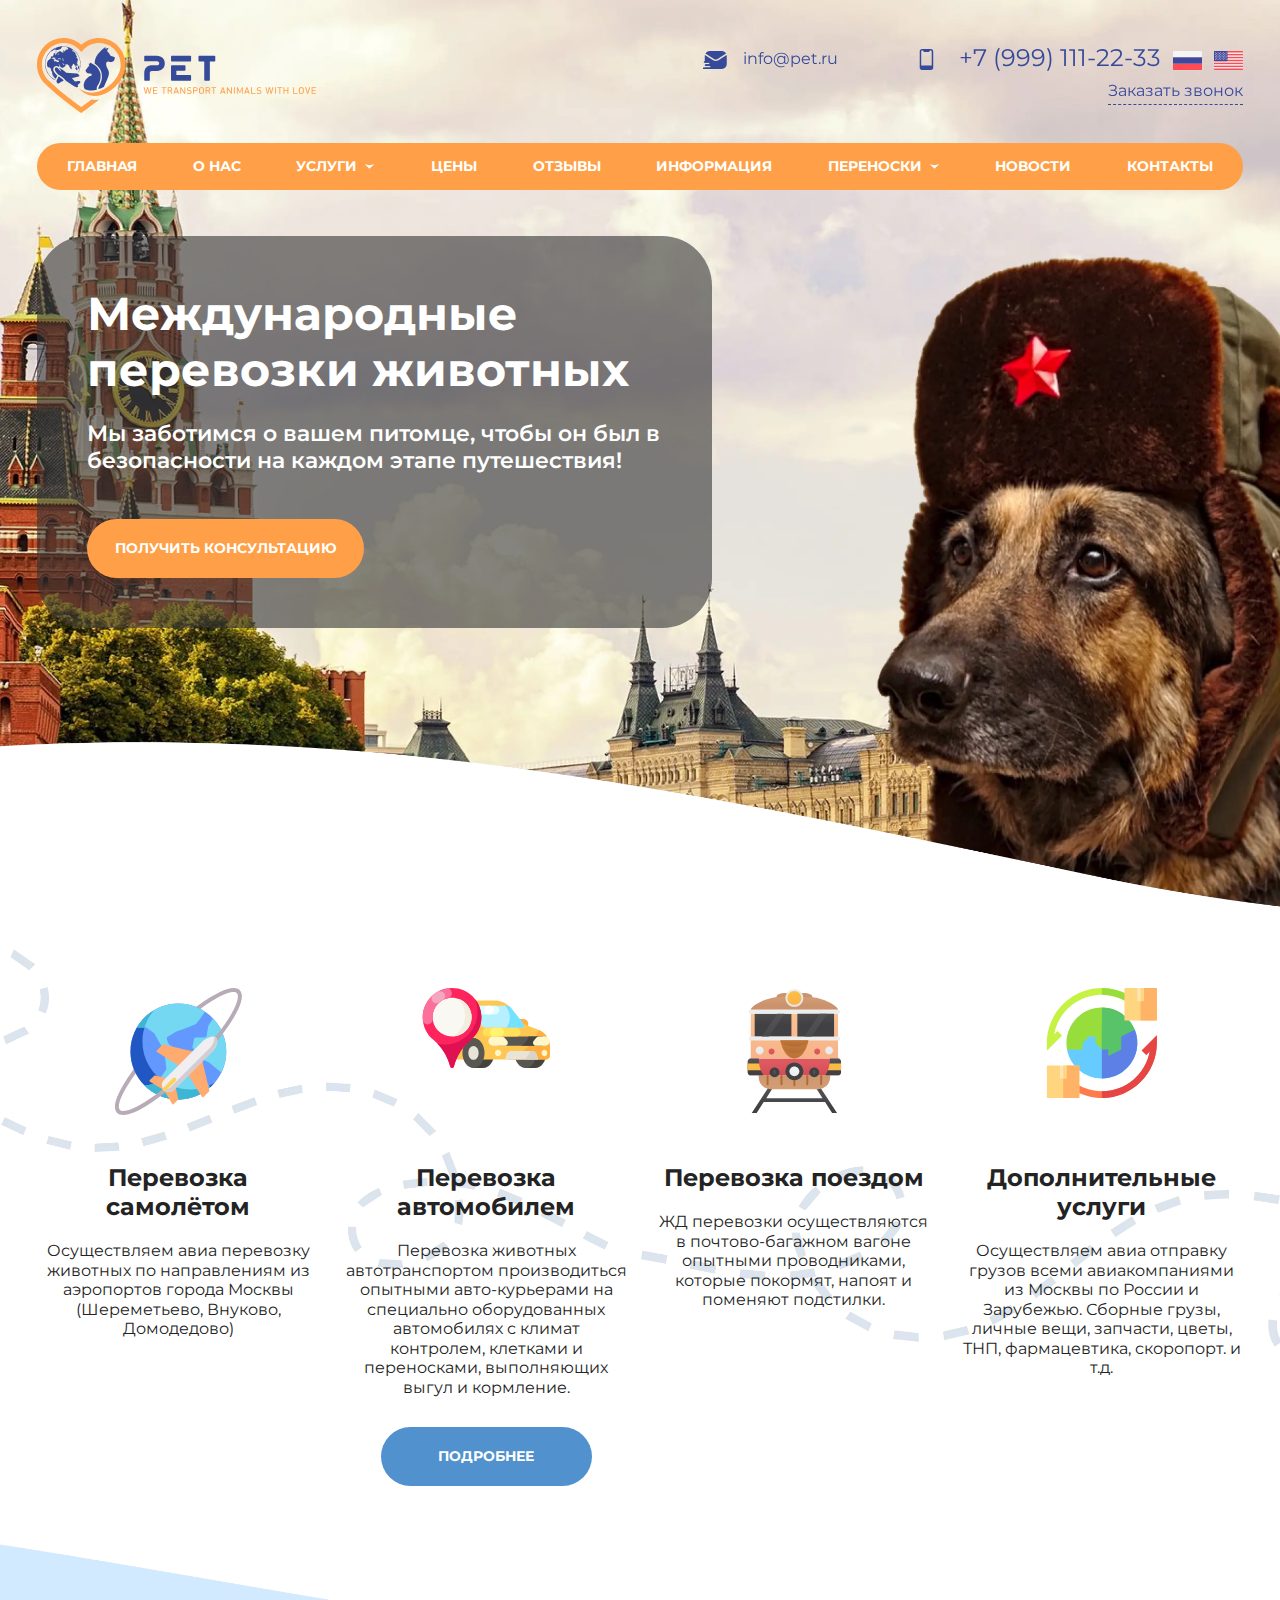
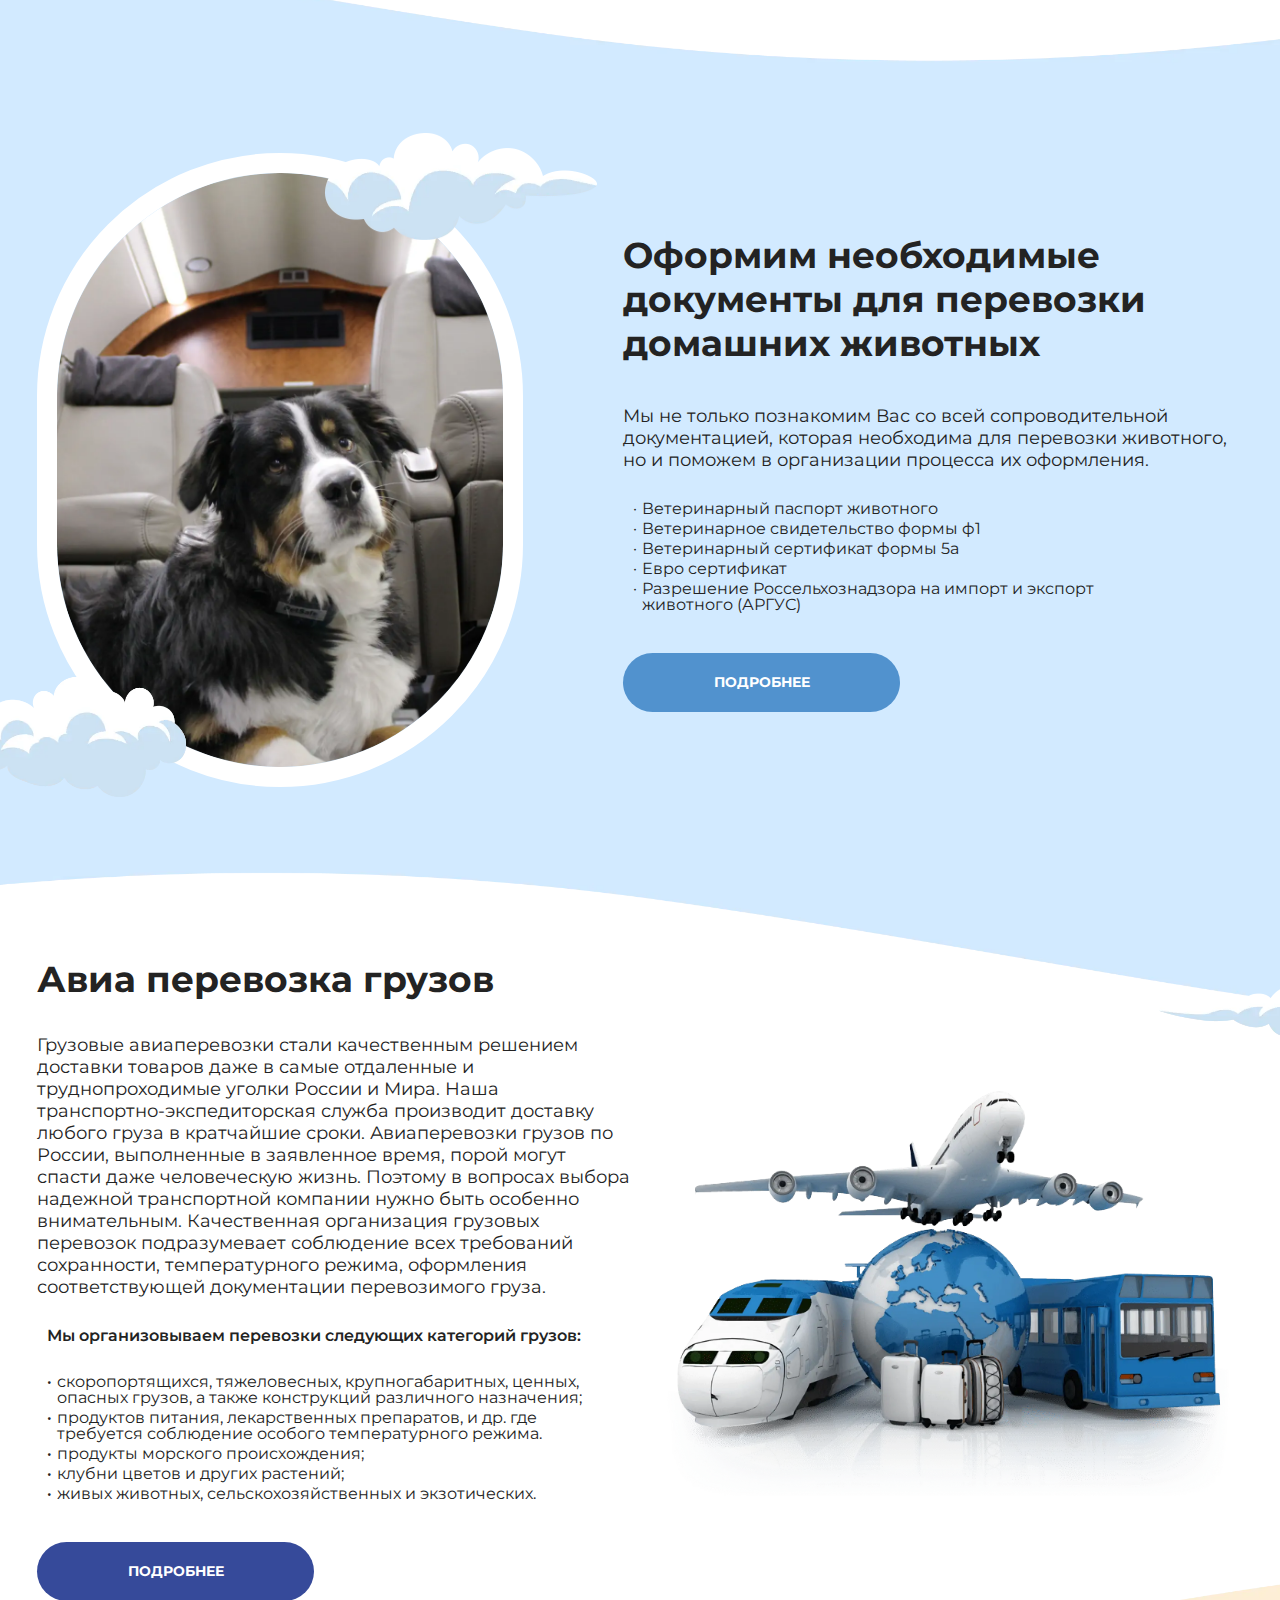
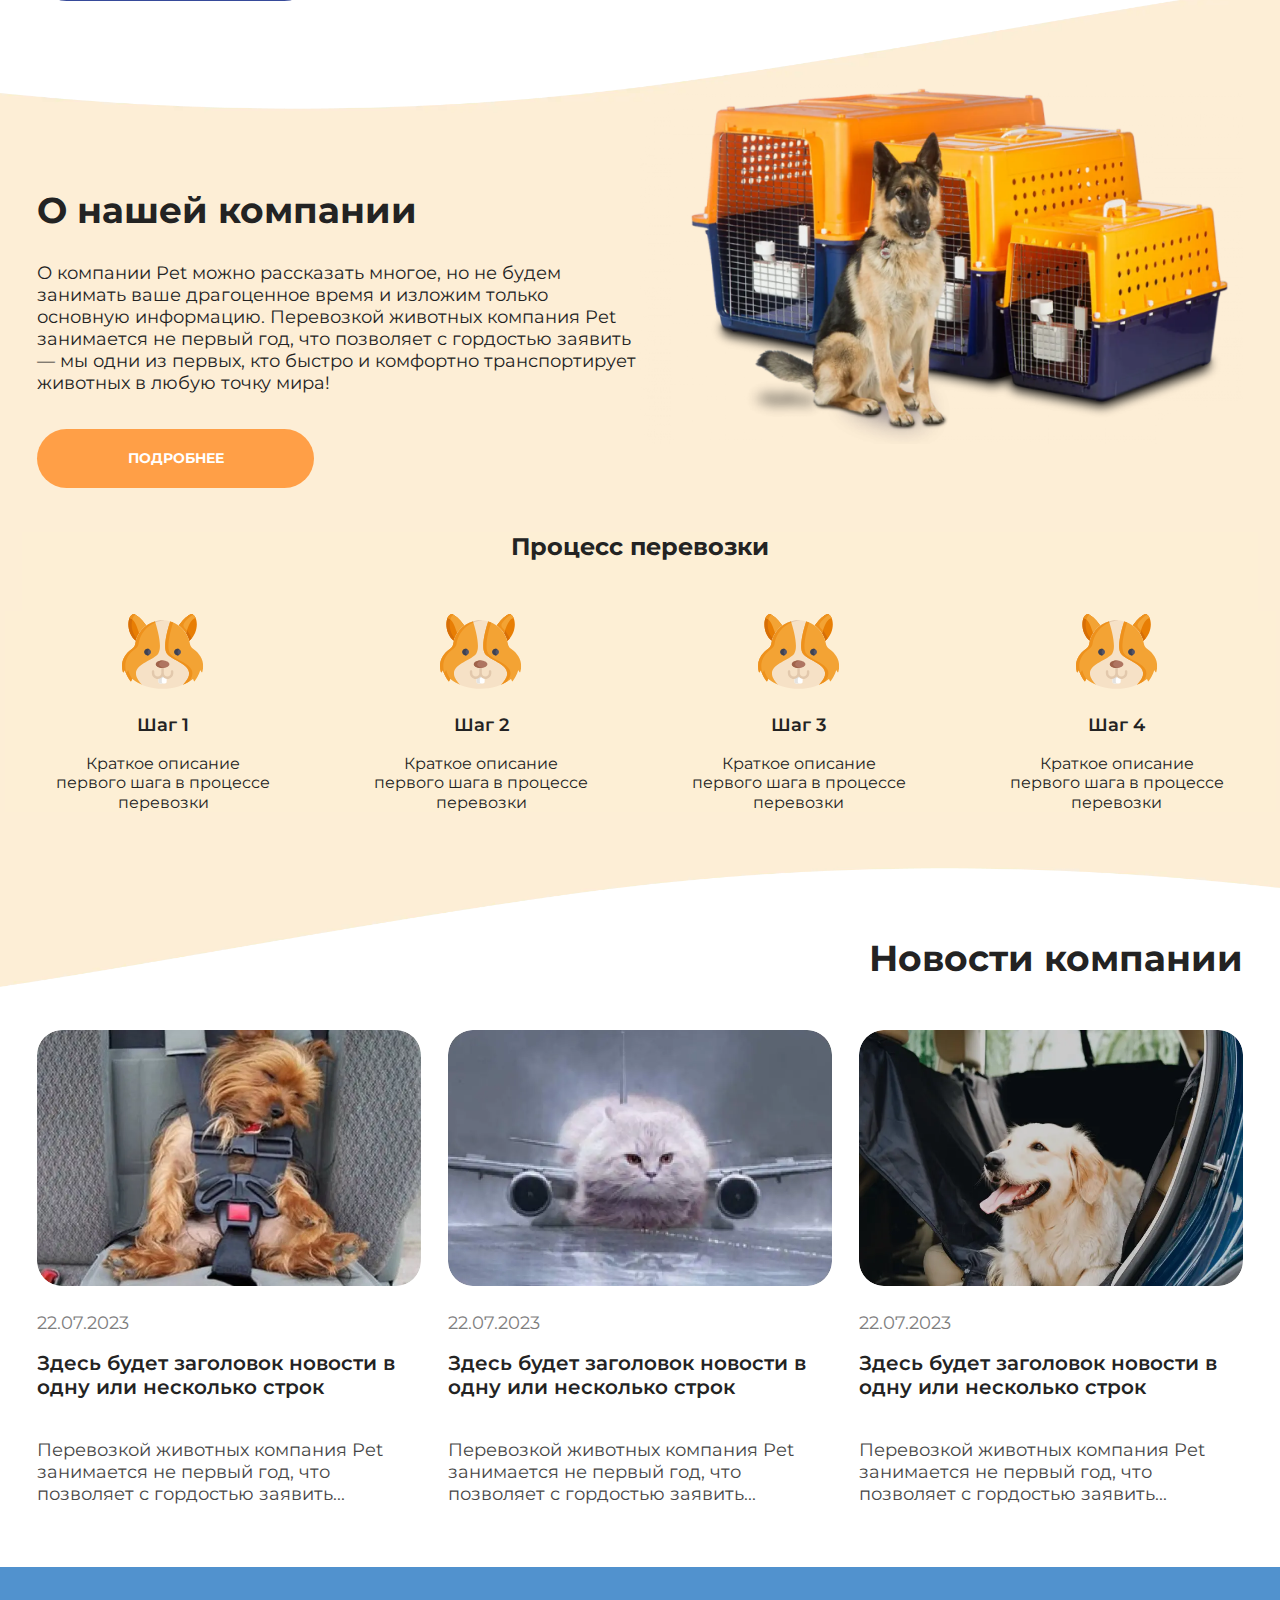
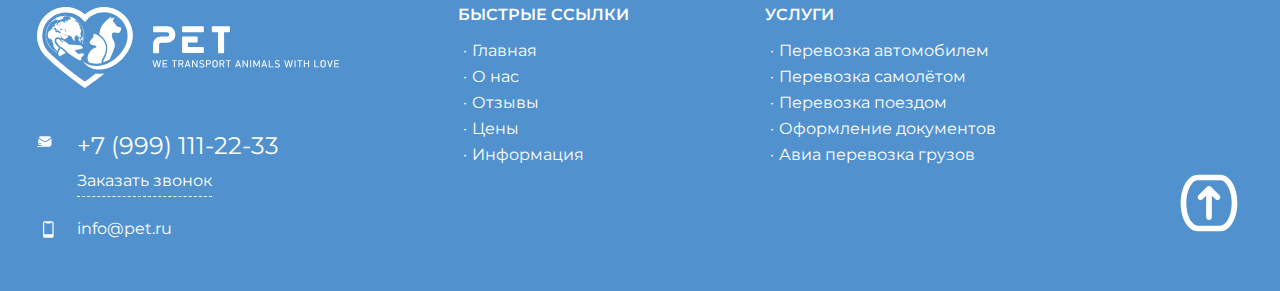
==== commit 21cbf61c: "Updates" ====
--- a/index.html
+++ b/index.html
@@ -1 +1 @@
-<!doctype html><html lang="ru"><head><meta charset="UTF-8"><meta http-equiv="X-UA-Compatible" content="IE=edge"><meta name="viewport" content="width=device-width,initial-scale=1"><link rel="stylesheet" href="css/style.min.css?_v=20230422163645"><title>Главная</title></head><body><div class="wrapper"><main class="page"><header class="header"><div class="header__container"><div class="header__row"><a href="#" class="logo header__logo"><img src="images/header-logo.svg" alt=""></a><div class="header__info info-header"><a href="email:info@pet.ru" class="info-header__email" data-da=".menu__list, 960, last">info@pet.ru</a><div class="info-header__row" data-da=".menu__list, 560, last"><a href="tel:79991112233" class="info-header__number" data-da=".menu__list, 960, last">+7 (999) 111-22-33</a> <a href="#" class="info-header__lang"><img src="images/header-lang-rus.svg" alt=""></a><a href="#" class="info-header__lang"><img src="images/header-lang-eng.svg" alt=""></a><div href="" class="info-header__button-row"><a href="#" class="info-header__button">Заказать звонок</a></div></div><button class="header__burger icon-menu"><span></span></button></div></div><nav class="header__menu menu"><ul class="menu__list"><li class="menu__item"><a href="#" class="menu__link">ГЛАВНАЯ</a></li><li class="menu__item"><a href="#" class="menu__link">О НАС</a></li><li class="menu__item menu__item-sub"><a href="#" class="menu__link">УСЛУГИ</a><div class="menu__btn-str"><img src="images/header-sub-strelka.svg" alt=""></div><nav class="menu__sub sub-menu"><li class="sub-menu__item"><a href="#" class="menu__link">Link</a></li><li class="sub-menu__item"><a href="#" class="menu__link">Link</a></li><li class="sub-menu__item"><a href="#" class="menu__link">Link</a></li><li class="sub-menu__item"><a href="#" class="menu__link">Link</a></li><li class="sub-menu__item"><a href="#" class="menu__link">Link</a></li></nav></li><li class="menu__item"><a href="#" class="menu__link">ЦЕНЫ</a></li><li class="menu__item"><a href="#" class="menu__link">ОТЗЫВЫ</a></li><li class="menu__item"><a href="#" class="menu__link">ИНФОРМАЦИЯ</a></li><li class="menu__item menu__item-sub"><a href="#" class="menu__link">ПЕРЕНОСКИ</a><div class="menu__btn-str"><img src="images/header-sub-strelka.svg" alt=""></div><nav class="menu__sub sub-menu"><li class="sub-menu__item"><a href="#" class="menu__link">Link</a></li><li class="sub-menu__item"><a href="#" class="menu__link">Link</a></li><li class="sub-menu__item"><a href="#" class="menu__link">Link</a></li><li class="sub-menu__item"><a href="#" class="menu__link">Link</a></li><li class="sub-menu__item"><a href="#" class="menu__link">Link</a></li></nav></li><li class="menu__item"><a href="#" class="menu__link">НОВОСТИ</a></li><li class="menu__item"><a href="#" class="menu__link">КОНТАКТЫ</a></li></ul></nav></div></header><div data-observ></div><div class="beginning" id="beginning"><div class="beginning__container"><div class="beginning__row"><div class="beginning__item"><div class="beginning__title"><h1>Международные перевозки животных</h1></div><div class="beginning__text">Мы заботимся о вашем питомце, чтобы он был в безопасности на каждом этапе путешествия!</div><div class="beginning__button-row"><div class="button beginning__button">ПОЛУЧИТЬ КОНСУЛЬТАЦИЮ</div></div></div></div></div></div><div class="transport"><div class="transport__container"><div class="transport__row"><div class="item-transport transport__item"><div class="item-transport__body"><div class="item-transport__img"><img src="images/transport-item1.svg" alt=""></div><div class="item-transport__title"><h3>Перевозка самолётом</h3></div><div class="item-transport__text">Осуществляем авиа перевозку животных по направлениям из аэропортов города Москвы (Шереметьево, Внуково, Домодедово)</div></div></div><div class="item-transport transport__item"><div class="item-transport__body"><div class="item-transport__img"><img src="images/transport-item2.svg" alt=""></div><div class="item-transport__title"><h3>Перевозка автомобилем</h3></div><div class="item-transport__text">Перевозка животных автотранспортом производиться опытными авто-курьерами на специально оборудованных автомобилях с климат контролем, клетками и переносками, выполняющих выгул и кормление.</div><div class="item-transport__button-row" data-da=".transport__row, 1135, last"><div class="button item-transport__button">ПОДРОБНЕЕ</div></div></div></div><div class="item-transport transport__item"><div class="item-transport__body"><div class="item-transport__img"><img src="images/transport-item3.svg" alt=""></div><div class="item-transport__title"><h3>Перевозка поездом</h3></div><div class="item-transport__text">ЖД перевозки осуществляются в почтово-багажном вагоне опытными проводниками, которые покормят, напоят и поменяют подстилки.</div></div></div><div class="item-transport transport__item"><div class="item-transport__body"><div class="item-transport__img"><img src="images/transport-item4.svg" alt=""></div><div class="item-transport__title"><h3>Дополнительные услуги</h3></div><div class="item-transport__text">Осуществляем авиа отправку грузов всеми авиакомпаниями из Москвы по России и Зарубежью. Сборные грузы, личные вещи, запчасти, цветы, ТНП, фармацевтика, скоропорт. и т.д.</div></div></div></div></div></div><div class="document"><div class="document__container"><div class="document__row"><div class="document__img"><picture><source srcset="images/documant-img.webp" type="image/webp"><img src="images/documant-img.png" alt="фото собаки"></picture></div><div class="document__body"><div class="document__title"><h2>Оформим необходимые документы для перевозки домашних животных</h2></div><div class="document__text"><p>Мы не только познакомим Вас со всей сопроводительной документацией, которая необходима для перевозки животного, но и поможем в организации процесса их оформления.</p><ul class="document__list"><li class="document__item"><span>·</span>Ветеринарный паспорт животного</li><li class="document__item"><span>·</span>Ветеринарное свидетельство формы ф1</li><li class="document__item"><span>·</span>Ветеринарный сертификат формы 5а</li><li class="document__item"><span>·</span>Евро сертификат</li><li class="document__item"><span>·</span>Разрешение Россельхознадзора на импорт и экспорт животного (АРГУС)</li></ul></div><div class="document__button-row"><div class="button document__button">ПОДРОБНЕЕ</div></div></div></div></div></div><div class="air"><div class="air__container"><div class="air__row"><div class="document__body air__body"><div class="document__title air__title"><h2>Авиа перевозка грузов</h2></div><div class="document__text air__text"><p>Грузовые авиаперевозки стали качественным решением доставки товаров даже в самые отдаленные и труднопроходимые уголки России и Мира. Наша транспортно-экспедиторская служба производит доставку любого груза в кратчайшие сроки. Авиаперевозки грузов по России, выполненные в заявленное время, порой могут спасти даже человеческую жизнь. Поэтому в вопросах выбора надежной транспортной компании нужно быть особенно внимательным. Качественная организация грузовых перевозок подразумевает соблюдение всех требований сохранности, температурного режима, оформления соответствующей документации перевозимого груза.</p><ul class="document__list air__list"><span>Мы организовываем перевозки следующих категорий грузов:</span><li class="document__item air__item"><span>·</span> скоропортящихся, тяжеловесных, крупногабаритных, ценных, опасных грузов, а также конструкций различного назначения;</li><li class="document__item air__item"><span>·</span>продуктов питания, лекарственных препаратов, и др. где требуется соблюдение особого температурного режима.</li><li class="document__item air__item"><span>·</span>продукты морского происхождения;</li><li class="document__item air__item"><span>·</span>клубни цветов и других растений;</li><li class="document__item air__item"><span>·</span>живых животных, сельскохозяйственных и экзотических.</li></ul></div><div class="document__button-row air__button-row"><div class="button document__button air__buttom dark">ПОДРОБНЕЕ</div></div></div><div class="air__img"><picture><source srcset="images/air-img.webp" type="image/webp"><img src="images/air-img.png" alt="фото собаки"></picture></div></div></div></div><div class="advant"><div class="advant__container"><div class="advant__row row-advant"><div class="row-advant__body"><div class="row-top-advant__title"><h2>О нашей компании</h2></div><div class="row-advant__text"><p>О компании Pet можно рассказать многое, но не будем занимать ваше драгоценное время и изложим только основную информацию. Перевозкой животных компания Pet занимается не первый год, что позволяет с гордостью заявить — мы одни из первых, кто быстро и комфортно транспортирует животных в любую точку мира!</p></div><div class="row-advant__button-row"><div class="button row-advant__button">ПОДРОБНЕЕ</div></div></div><div class="row-advant__img"><picture><source srcset="images/advant-img.webp" type="image/webp"><img src="images/advant-img.png" alt="фото собаки"></picture></div></div><div class="advant__title-item"><h3>Процесс перевозки</h3></div><div class="advant__row-item"><div class="advant__item item-advant"><div class="item-advant__img"><img src="images/advant-item4.svg" alt="иконки"></div><div class="item-advant__title">Шаг 1</div><div class="item-advant__text">Краткое описание первого шага в процессе перевозки</div></div><div class="advant__item item-advant"><div class="item-advant__img"><img src="images/advant-item4.svg" alt="иконки"></div><div class="item-advant__title">Шаг 2</div><div class="item-advant__text">Краткое описание первого шага в процессе перевозки</div></div><div class="advant__item item-advant"><div class="item-advant__img"><img src="images/advant-item4.svg" alt="иконки"></div><div class="item-advant__title">Шаг 3</div><div class="item-advant__text">Краткое описание первого шага в процессе перевозки</div></div><div class="advant__item item-advant"><div class="item-advant__img"><img src="images/advant-item4.svg" alt="иконки"></div><div class="item-advant__title">Шаг 4</div><div class="item-advant__text">Краткое описание первого шага в процессе перевозки</div></div></div></div></div><div class="news"><div class="news__container"><div class="news__title"><h2>Новости компании</h2></div><div class="news__row"><div class="item-news news__item"><div class="item-news__body"><div class="item-news__img"><picture><source srcset="images/news-item1.webp" type="image/webp"><img src="images/news-item1.png" alt=""></picture></div><div class="item-news__data"><p>22.07.2023</p></div><div class="item-news__title">Здесь будет заголовок новости в одну или несколько строк</div><div class="item-news__text"><p>Перевозкой животных компания Pet занимается не первый год, что позволяет с гордостью заявить...</p></div></div></div><div class="item-news news__item"><div class="item-news__body"><div class="item-news__img"><picture><source srcset="images/news-item2.webp" type="image/webp"><img src="images/news-item2.png" alt=""></picture></div><div class="item-news__data"><p>22.07.2023</p></div><div class="item-news__title">Здесь будет заголовок новости в одну или несколько строк</div><div class="item-news__text"><p>Перевозкой животных компания Pet занимается не первый год, что позволяет с гордостью заявить...</p></div></div></div><div class="item-news news__item"><div class="item-news__body"><div class="item-news__img"><picture><source srcset="images/news-item3.webp" type="image/webp"><img src="images/news-item3.png" alt=""></picture></div><div class="item-news__data"><p>22.07.2023</p></div><div class="item-news__title">Здесь будет заголовок новости в одну или несколько строк</div><div class="item-news__text"><p>Перевозкой животных компания Pet занимается не первый год, что позволяет с гордостью заявить...</p></div></div></div></div></div></div></main><footer class="footer"><div class="footer__container"><div class="footer__row"><div class="footer__item"><a href="#" class="logo footer__logo"><img src="images/footer-logo.svg" alt=""></a><a href="tel:79991112233" class="info-header__number footer__number">+7 (999) 111-22-33</a><div href="" class="info-header__button-row footer__button-row"><a href="#" class="info-header__button footer__button">Заказать звонок</a></div><a href="email:info@pet.ru" class="info-header__email footer__email">info@pet.ru</a></div><div class="footer__item"><div class="footer__title">Быстрые ссылки</div><ul class="footer__list"><li class="footer__list-item"><a href="#"><span>·</span>Главная</a></li><li class="footer__list-item"><a href="#"><span>·</span>О нас</a></li><li class="footer__list-item"><a href="#"><span>·</span>Отзывы</a></li><li class="footer__list-item"><a href="#"><span>·</span>Цены</a></li><li class="footer__list-item"><a href="#"><span>·</span>Информация</a></li></ul></div><div class="footer__item"><div class="footer__title">УСЛУГИ</div><ul class="footer__list"><li class="footer__list-item"><a href="#"><span>·</span>Перевозка автомобилем</a></li><li class="footer__list-item"><a href="#"><span>·</span>Перевозка самолётом</a></li><li class="footer__list-item"><a href="#"><span>·</span>Перевозка поездом</a></li><li class="footer__list-item"><a href="#"><span>·</span>Оформление документов</a></li><li class="footer__list-item"><a href="#"><span>·</span>Авиа перевозка грузов</a></li></ul></div><div class="footer__item"><div class="footer__btn-top-row"><a href="#beginning" class="footer__btn-top"><img src="images/footer-btn-top.svg" alt="кнопка вверх"></a></div></div></div></div></footer></div><script src="js/app.min.js?_v=20230422163645"></script></body></html>+<!doctype html><html lang="ru"><head><meta charset="UTF-8"><meta http-equiv="X-UA-Compatible" content="IE=edge"><meta name="viewport" content="width=device-width,initial-scale=1"><link rel="stylesheet" href="css/style.min.css?_v=20230424094558"><title>Главная</title></head><body><div class="wrapper"><main class="page"><header class="header"><div class="header__container"><div class="header__row"><a href="#" class="logo header__logo"><img src="images/header-logo.svg" alt=""></a><div class="header__info info-header"><a href="email:info@pet.ru" class="info-header__email" data-da=".menu__list, 960, last">info@pet.ru</a><div class="info-header__row" data-da=".menu__list, 560, last"><a href="tel:79991112233" class="info-header__number" data-da=".menu__list, 960, last">+7 (999) 111-22-33</a> <a href="#" class="info-header__lang"><img src="images/header-lang-rus.svg" alt=""></a><a href="#" class="info-header__lang"><img src="images/header-lang-eng.svg" alt=""></a><div href="" class="info-header__button-row"><a href="#" class="info-header__button">Заказать звонок</a></div></div><button class="header__burger icon-menu"><span></span></button></div></div><nav class="header__menu menu"><ul class="menu__list"><li class="menu__item"><a href="#" class="menu__link">ГЛАВНАЯ</a></li><li class="menu__item"><a href="#" class="menu__link">О НАС</a></li><li class="menu__item menu__item-sub"><a href="#" class="menu__link">УСЛУГИ</a><div class="menu__btn-str"><img src="images/header-sub-strelka.svg" alt=""></div><nav class="menu__sub sub-menu"><li class="sub-menu__item"><a href="#" class="menu__link">Link</a></li><li class="sub-menu__item"><a href="#" class="menu__link">Link</a></li><li class="sub-menu__item"><a href="#" class="menu__link">Link</a></li><li class="sub-menu__item"><a href="#" class="menu__link">Link</a></li><li class="sub-menu__item"><a href="#" class="menu__link">Link</a></li></nav></li><li class="menu__item"><a href="#" class="menu__link">ЦЕНЫ</a></li><li class="menu__item"><a href="#" class="menu__link">ОТЗЫВЫ</a></li><li class="menu__item"><a href="#" class="menu__link">ИНФОРМАЦИЯ</a></li><li class="menu__item menu__item-sub"><a href="#" class="menu__link">ПЕРЕНОСКИ</a><div class="menu__btn-str"><img src="images/header-sub-strelka.svg" alt=""></div><nav class="menu__sub sub-menu"><li class="sub-menu__item"><a href="#" class="menu__link">Link</a></li><li class="sub-menu__item"><a href="#" class="menu__link">Link</a></li><li class="sub-menu__item"><a href="#" class="menu__link">Link</a></li><li class="sub-menu__item"><a href="#" class="menu__link">Link</a></li><li class="sub-menu__item"><a href="#" class="menu__link">Link</a></li></nav></li><li class="menu__item"><a href="#" class="menu__link">НОВОСТИ</a></li><li class="menu__item"><a href="#" class="menu__link">КОНТАКТЫ</a></li></ul></nav></div></header><div data-observ></div><div class="beginning" id="beginning"><div class="beginning__container"><div class="beginning__row"><div class="beginning__item"><div class="beginning__title"><h1>Международные перевозки животных</h1></div><div class="beginning__text">Мы заботимся о вашем питомце, чтобы он был в безопасности на каждом этапе путешествия!</div><div class="beginning__button-row"><div class="button beginning__button">ПОЛУЧИТЬ КОНСУЛЬТАЦИЮ</div></div></div></div></div></div><div class="transport"><div class="transport__container"><div class="transport__row"><div class="item-transport transport__item"><div class="item-transport__body"><div class="item-transport__img"><img src="images/transport-item1.svg" alt=""></div><div class="item-transport__title"><h3>Перевозка самолётом</h3></div><div class="item-transport__text">Осуществляем авиа перевозку животных по направлениям из аэропортов города Москвы (Шереметьево, Внуково, Домодедово)</div></div></div><div class="item-transport transport__item"><div class="item-transport__body"><div class="item-transport__img"><img src="images/transport-item2.svg" alt=""></div><div class="item-transport__title"><h3>Перевозка автомобилем</h3></div><div class="item-transport__text">Перевозка животных автотранспортом производиться опытными авто-курьерами на специально оборудованных автомобилях с климат контролем, клетками и переносками, выполняющих выгул и кормление.</div><div class="item-transport__button-row" data-da=".transport__row, 1135, last"><div class="button item-transport__button">ПОДРОБНЕЕ</div></div></div></div><div class="item-transport transport__item"><div class="item-transport__body"><div class="item-transport__img"><img src="images/transport-item3.svg" alt=""></div><div class="item-transport__title"><h3>Перевозка поездом</h3></div><div class="item-transport__text">ЖД перевозки осуществляются в почтово-багажном вагоне опытными проводниками, которые покормят, напоят и поменяют подстилки.</div></div></div><div class="item-transport transport__item"><div class="item-transport__body"><div class="item-transport__img"><img src="images/transport-item4.svg" alt=""></div><div class="item-transport__title"><h3>Дополнительные услуги</h3></div><div class="item-transport__text">Осуществляем авиа отправку грузов всеми авиакомпаниями из Москвы по России и Зарубежью. Сборные грузы, личные вещи, запчасти, цветы, ТНП, фармацевтика, скоропорт. и т.д.</div></div></div></div></div></div><div class="document"><div class="document__container"><div class="document__row"><div class="document__img"><picture><source srcset="images/documant-img.webp" type="image/webp"><img src="images/documant-img.png" alt="фото собаки"></picture></div><div class="document__body"><div class="document__title"><h2>Оформим необходимые документы для перевозки домашних животных</h2></div><div class="document__text"><p>Мы не только познакомим Вас со всей сопроводительной документацией, которая необходима для перевозки животного, но и поможем в организации процесса их оформления.</p><ul class="document__list"><li class="document__item"><span>·</span>Ветеринарный паспорт животного</li><li class="document__item"><span>·</span>Ветеринарное свидетельство формы ф1</li><li class="document__item"><span>·</span>Ветеринарный сертификат формы 5а</li><li class="document__item"><span>·</span>Евро сертификат</li><li class="document__item"><span>·</span>Разрешение Россельхознадзора на импорт и экспорт животного (АРГУС)</li></ul></div><div class="document__button-row"><div class="button document__button">ПОДРОБНЕЕ</div></div></div></div></div></div><div class="air"><div class="air__container"><div class="air__row"><div class="document__body air__body"><div class="document__title air__title"><h2>Авиа перевозка грузов</h2></div><div class="document__text air__text"><p>Грузовые авиаперевозки стали качественным решением доставки товаров даже в самые отдаленные и труднопроходимые уголки России и Мира. Наша транспортно-экспедиторская служба производит доставку любого груза в кратчайшие сроки. Авиаперевозки грузов по России, выполненные в заявленное время, порой могут спасти даже человеческую жизнь. Поэтому в вопросах выбора надежной транспортной компании нужно быть особенно внимательным. Качественная организация грузовых перевозок подразумевает соблюдение всех требований сохранности, температурного режима, оформления соответствующей документации перевозимого груза.</p><ul class="document__list air__list"><span>Мы организовываем перевозки следующих категорий грузов:</span><li class="document__item air__item"><span>·</span> скоропортящихся, тяжеловесных, крупногабаритных, ценных, опасных грузов, а также конструкций различного назначения;</li><li class="document__item air__item"><span>·</span>продуктов питания, лекарственных препаратов, и др. где требуется соблюдение особого температурного режима.</li><li class="document__item air__item"><span>·</span>продукты морского происхождения;</li><li class="document__item air__item"><span>·</span>клубни цветов и других растений;</li><li class="document__item air__item"><span>·</span>живых животных, сельскохозяйственных и экзотических.</li></ul></div><div class="document__button-row air__button-row"><div class="button document__button air__buttom dark">ПОДРОБНЕЕ</div></div></div><div class="air__img"><picture><source srcset="images/air-img.webp" type="image/webp"><img src="images/air-img.png" alt="фото собаки"></picture></div></div></div></div><div class="advant"><div class="advant__container"><div class="advant__row row-advant"><div class="row-advant__body"><div class="row-top-advant__title"><h2>О нашей компании</h2></div><div class="row-advant__text"><p>О компании Pet можно рассказать многое, но не будем занимать ваше драгоценное время и изложим только основную информацию. Перевозкой животных компания Pet занимается не первый год, что позволяет с гордостью заявить — мы одни из первых, кто быстро и комфортно транспортирует животных в любую точку мира!</p></div><div class="row-advant__button-row"><div class="button row-advant__button">ПОДРОБНЕЕ</div></div></div><div class="row-advant__img"><picture><source srcset="images/advant-img.webp" type="image/webp"><img src="images/advant-img.png" alt="фото собаки"></picture></div></div><div class="advant__title-item"><h3>Процесс перевозки</h3></div><div class="advant__row-item"><div class="advant__item item-advant"><div class="item-advant__img"><img src="images/advant-item4.svg" alt="иконки"></div><div class="item-advant__title">Шаг 1</div><div class="item-advant__text">Краткое описание первого шага в процессе перевозки</div></div><div class="advant__item item-advant"><div class="item-advant__img"><img src="images/advant-item4.svg" alt="иконки"></div><div class="item-advant__title">Шаг 2</div><div class="item-advant__text">Краткое описание первого шага в процессе перевозки</div></div><div class="advant__item item-advant"><div class="item-advant__img"><img src="images/advant-item4.svg" alt="иконки"></div><div class="item-advant__title">Шаг 3</div><div class="item-advant__text">Краткое описание первого шага в процессе перевозки</div></div><div class="advant__item item-advant"><div class="item-advant__img"><img src="images/advant-item4.svg" alt="иконки"></div><div class="item-advant__title">Шаг 4</div><div class="item-advant__text">Краткое описание первого шага в процессе перевозки</div></div></div></div></div><div class="news"><div class="news__container"><div class="news__title"><h2>Новости компании</h2></div><div class="news__row"><div class="item-news news__item"><div class="item-news__body"><div class="item-news__img"><picture><source srcset="images/news-item1.webp" type="image/webp"><img src="images/news-item1.png" alt=""></picture></div><div class="item-news__data"><p>22.07.2023</p></div><div class="item-news__title">Здесь будет заголовок новости в одну или несколько строк</div><div class="item-news__text"><p>Перевозкой животных компания Pet занимается не первый год, что позволяет с гордостью заявить...</p></div></div></div><div class="item-news news__item"><div class="item-news__body"><div class="item-news__img"><picture><source srcset="images/news-item2.webp" type="image/webp"><img src="images/news-item2.png" alt=""></picture></div><div class="item-news__data"><p>22.07.2023</p></div><div class="item-news__title">Здесь будет заголовок новости в одну или несколько строк</div><div class="item-news__text"><p>Перевозкой животных компания Pet занимается не первый год, что позволяет с гордостью заявить...</p></div></div></div><div class="item-news news__item"><div class="item-news__body"><div class="item-news__img"><picture><source srcset="images/news-item3.webp" type="image/webp"><img src="images/news-item3.png" alt=""></picture></div><div class="item-news__data"><p>22.07.2023</p></div><div class="item-news__title">Здесь будет заголовок новости в одну или несколько строк</div><div class="item-news__text"><p>Перевозкой животных компания Pet занимается не первый год, что позволяет с гордостью заявить...</p></div></div></div></div></div></div></main><footer class="footer"><div class="footer__container"><div class="footer__row"><div class="footer__item"><a href="#" class="logo footer__logo"><img src="images/footer-logo.svg" alt=""></a><a href="tel:79991112233" class="info-header__number footer__number">+7 (999) 111-22-33</a><div href="" class="info-header__button-row footer__button-row"><a href="#" class="info-header__button footer__button">Заказать звонок</a></div><a href="email:info@pet.ru" class="info-header__email footer__email">info@pet.ru</a></div><div class="footer__item"><div class="footer__title">Быстрые ссылки</div><ul class="footer__list"><li class="footer__list-item"><a href="#"><span>·</span>Главная</a></li><li class="footer__list-item"><a href="#"><span>·</span>О нас</a></li><li class="footer__list-item"><a href="#"><span>·</span>Отзывы</a></li><li class="footer__list-item"><a href="#"><span>·</span>Цены</a></li><li class="footer__list-item"><a href="#"><span>·</span>Информация</a></li></ul></div><div class="footer__item"><div class="footer__title">УСЛУГИ</div><ul class="footer__list"><li class="footer__list-item"><a href="#"><span>·</span>Перевозка автомобилем</a></li><li class="footer__list-item"><a href="#"><span>·</span>Перевозка самолётом</a></li><li class="footer__list-item"><a href="#"><span>·</span>Перевозка поездом</a></li><li class="footer__list-item"><a href="#"><span>·</span>Оформление документов</a></li><li class="footer__list-item"><a href="#"><span>·</span>Авиа перевозка грузов</a></li></ul></div><div class="footer__item"><div class="footer__btn-top-row"><a href="#beginning" class="footer__btn-top"><img src="images/footer-btn-top.svg" alt="кнопка вверх"></a></div></div></div></div></footer></div><script src="js/app.min.js?_v=20230424094558"></script></body></html>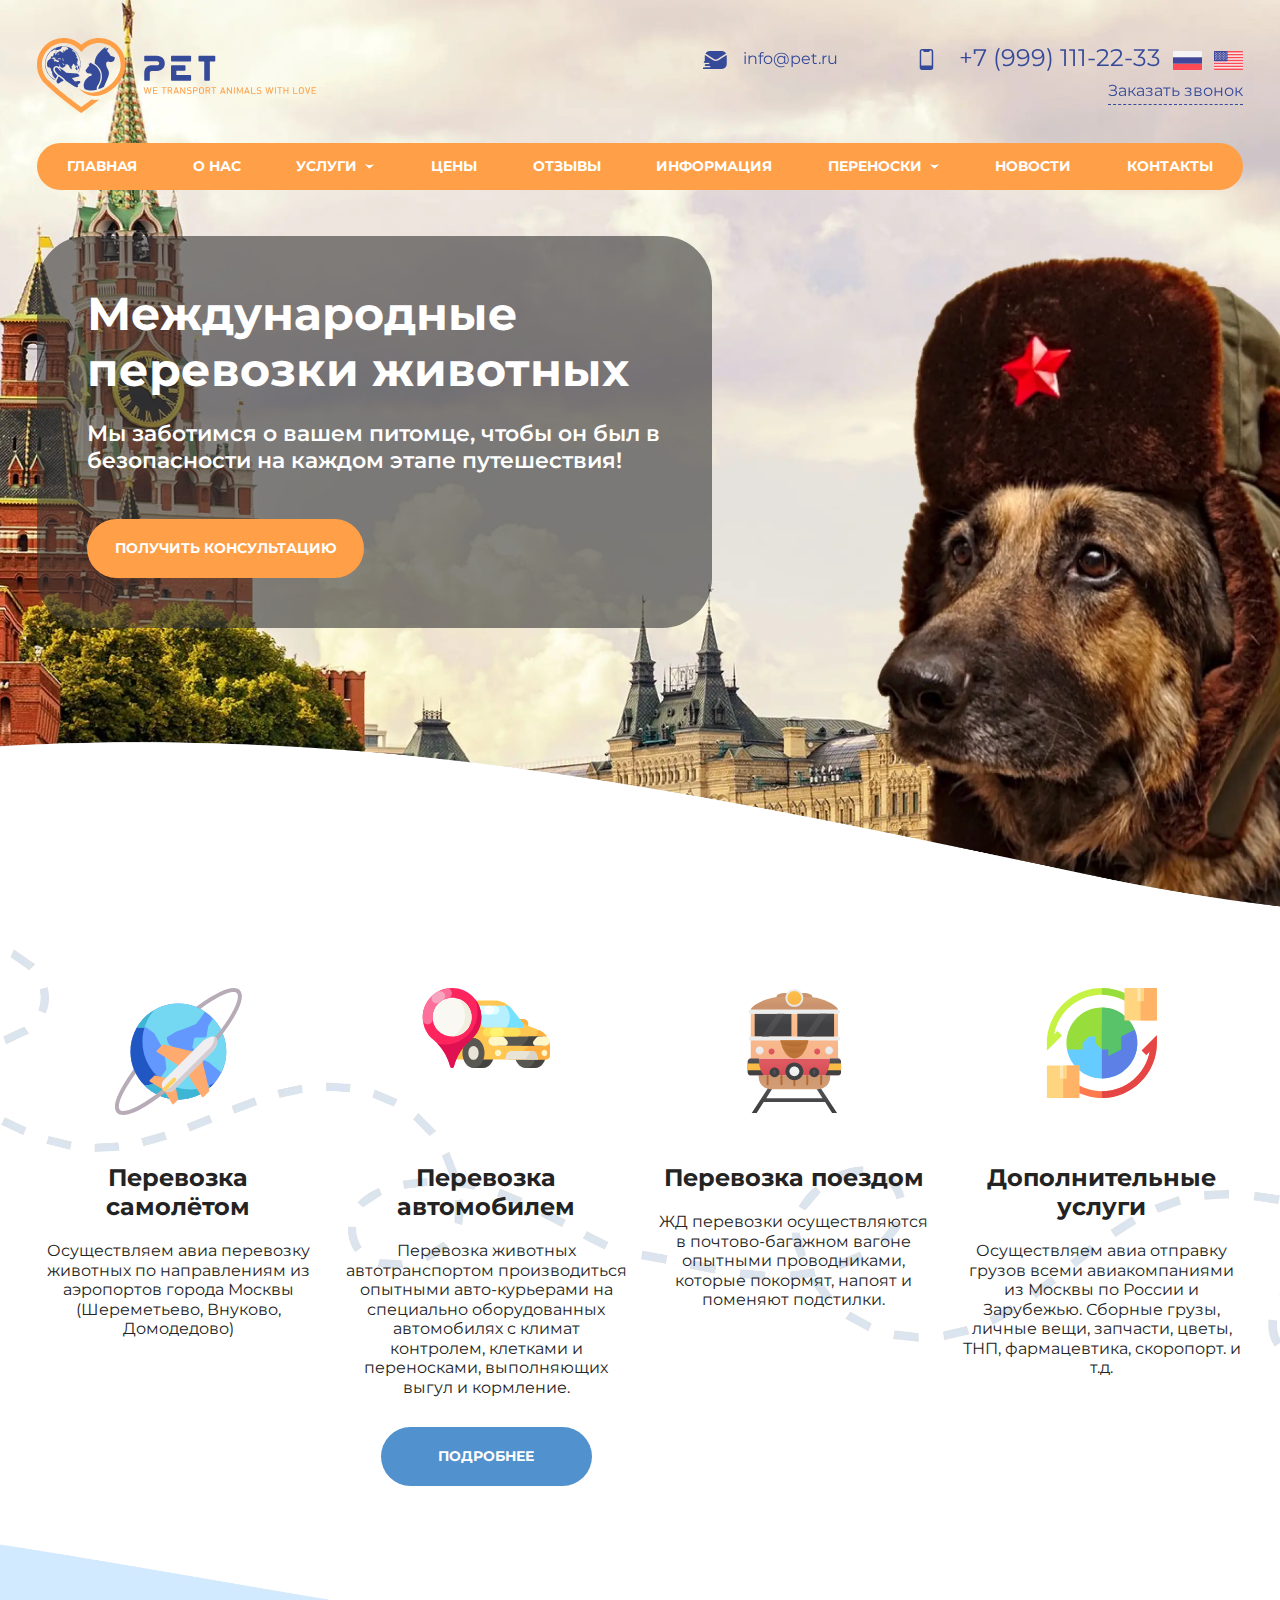
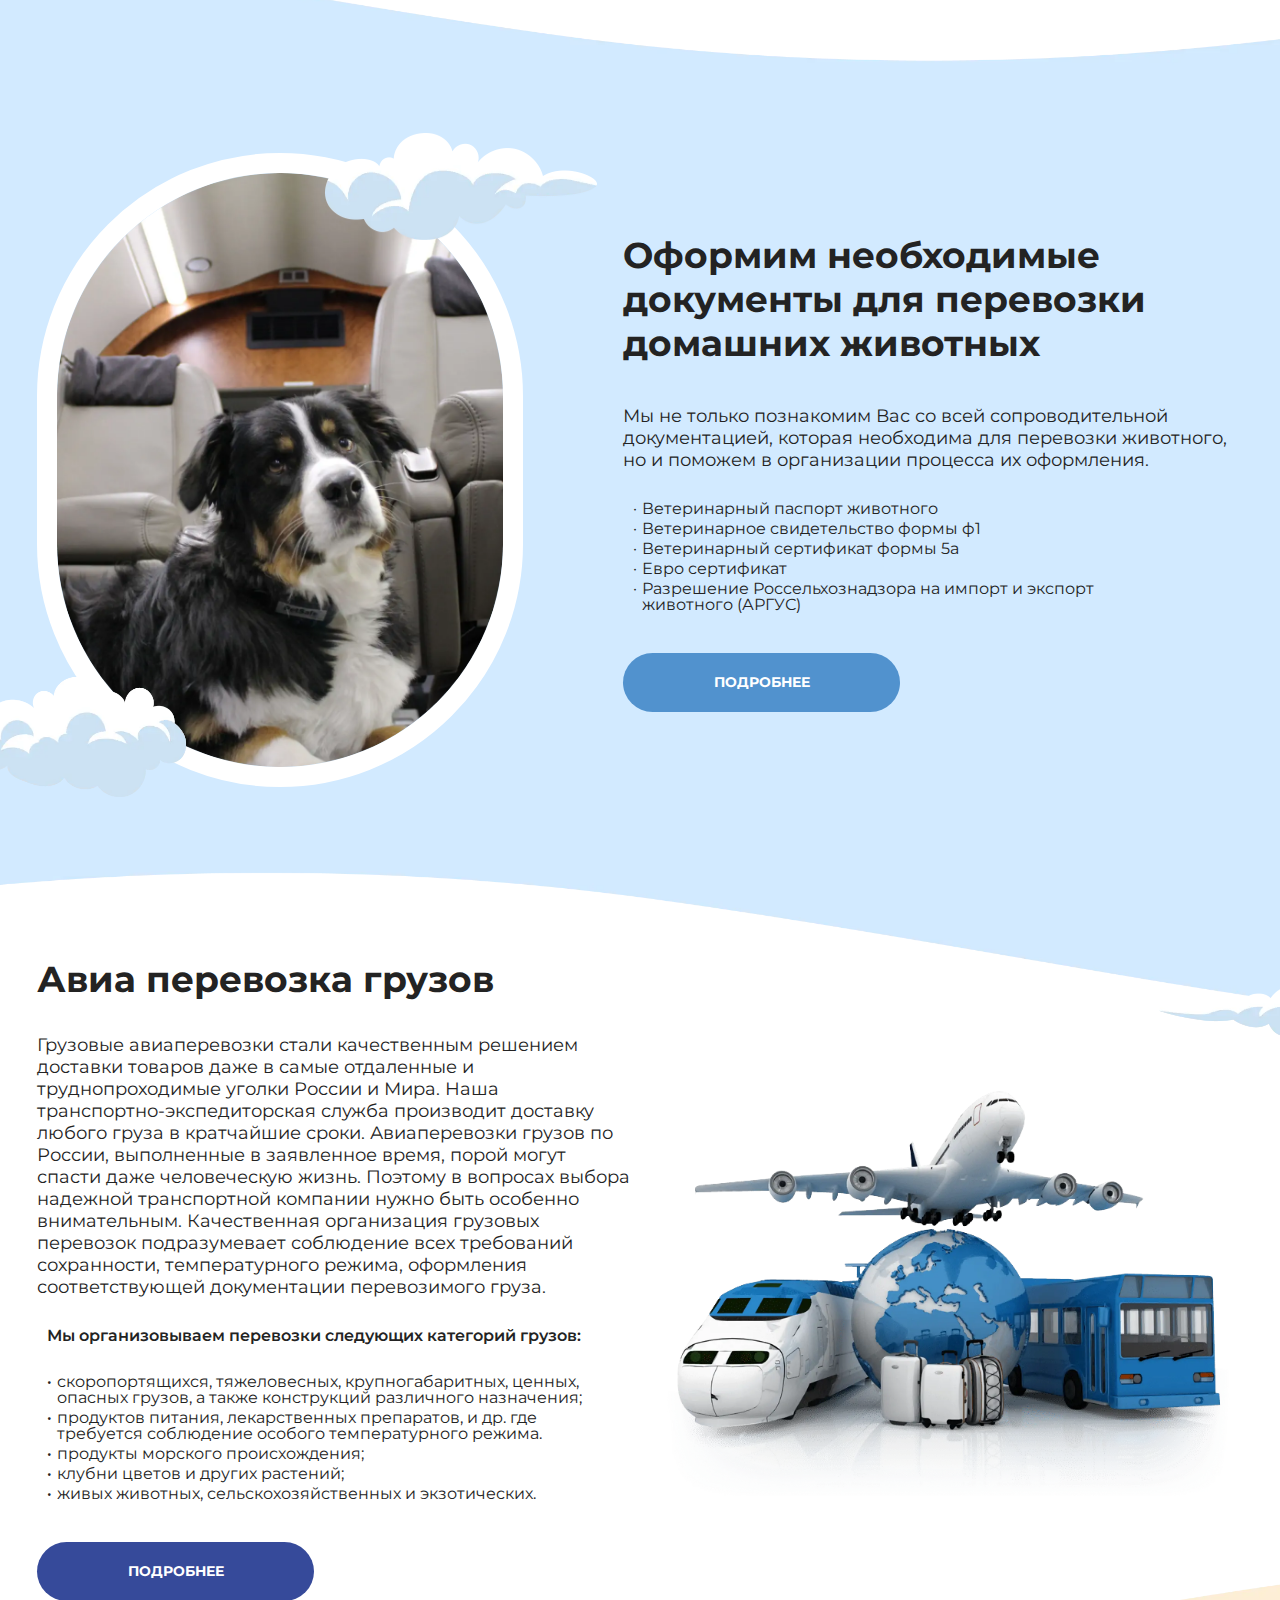
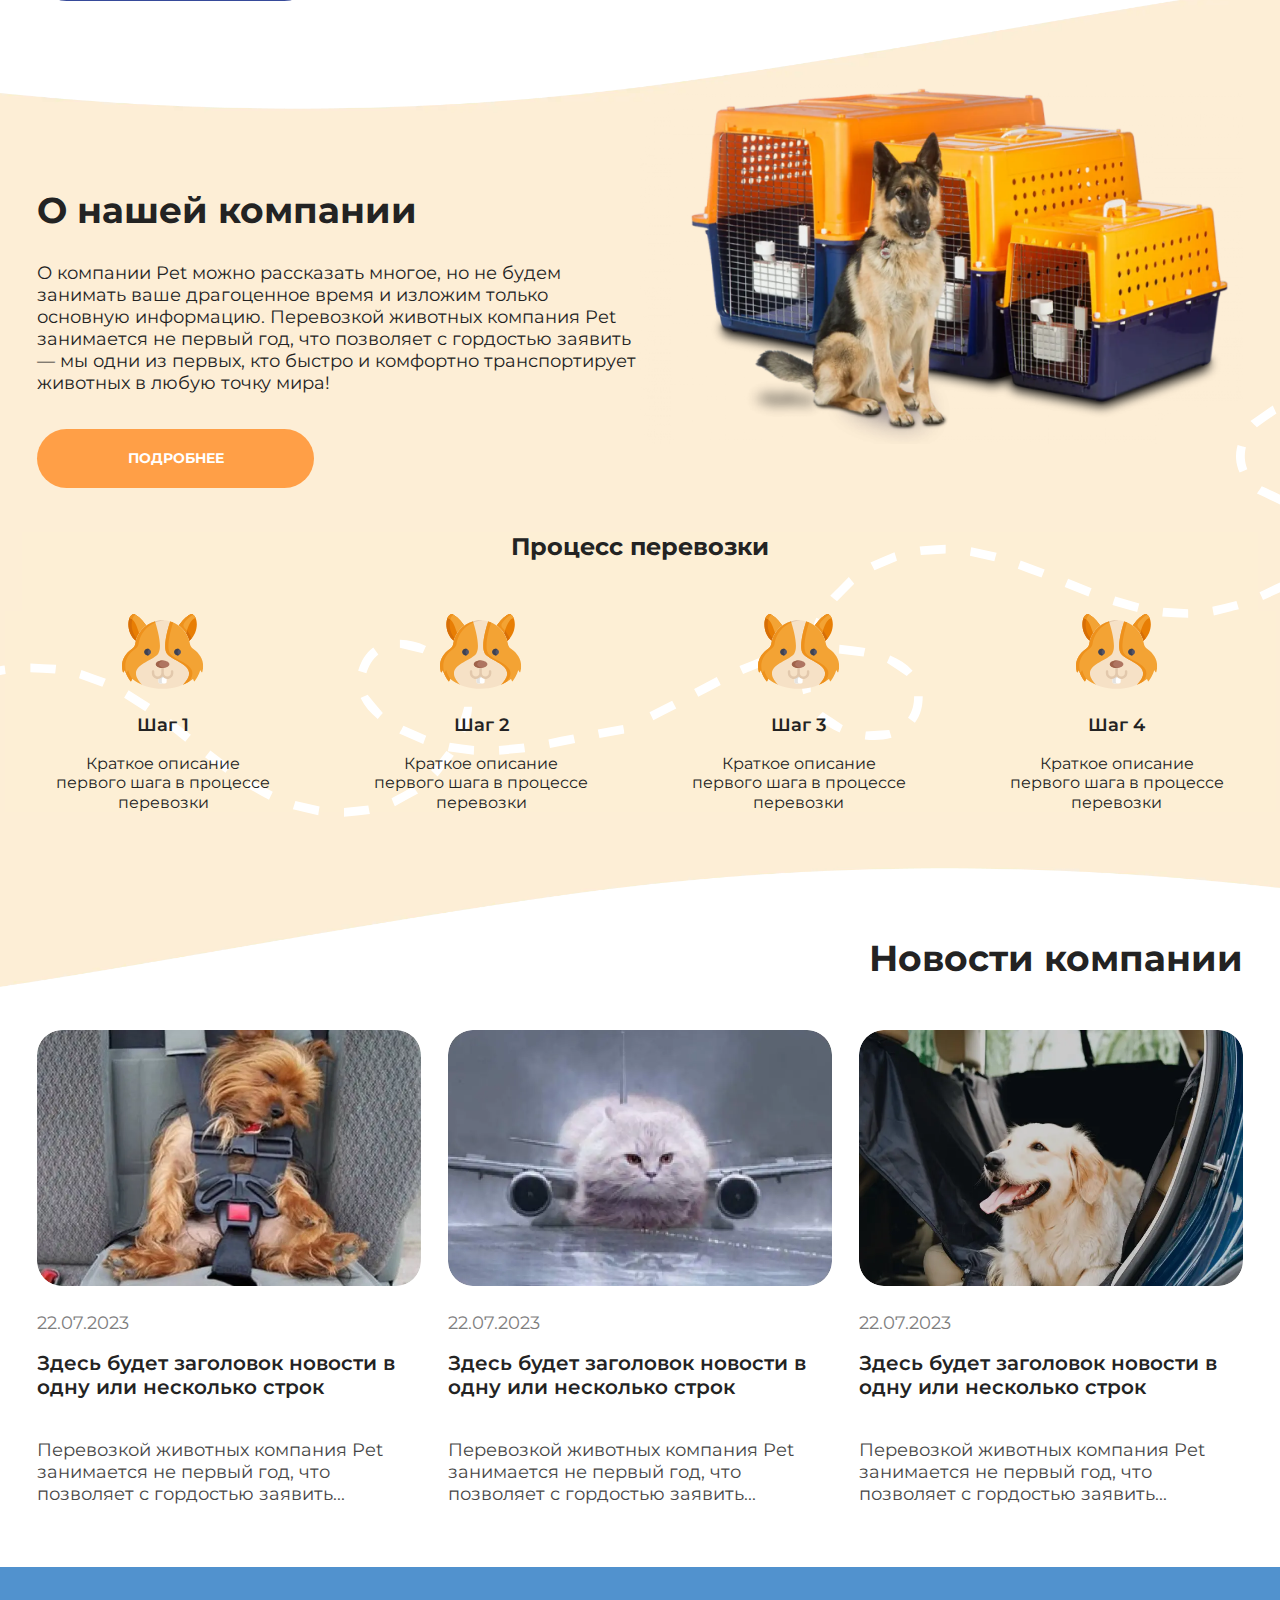
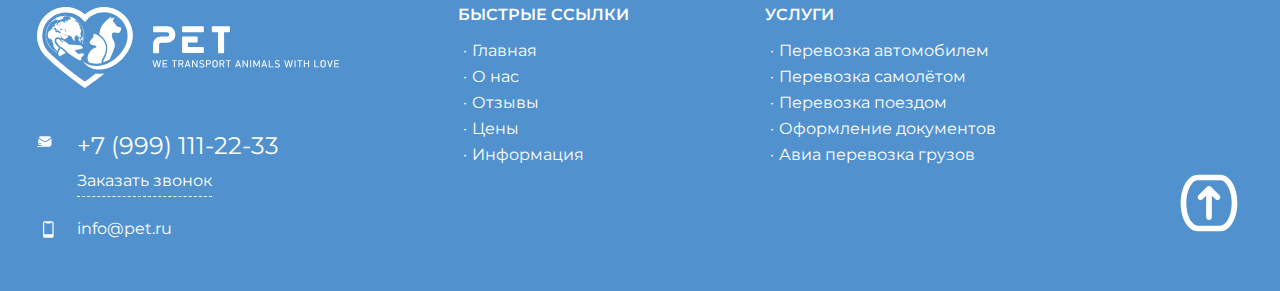
==== commit 33fdc195: "Updates" ====
--- a/index.html
+++ b/index.html
@@ -1 +1 @@
-<!doctype html><html lang="ru"><head><meta charset="UTF-8"><meta http-equiv="X-UA-Compatible" content="IE=edge"><meta name="viewport" content="width=device-width,initial-scale=1"><link rel="stylesheet" href="css/style.min.css?_v=20230424094558"><title>Главная</title></head><body><div class="wrapper"><main class="page"><header class="header"><div class="header__container"><div class="header__row"><a href="#" class="logo header__logo"><img src="images/header-logo.svg" alt=""></a><div class="header__info info-header"><a href="email:info@pet.ru" class="info-header__email" data-da=".menu__list, 960, last">info@pet.ru</a><div class="info-header__row" data-da=".menu__list, 560, last"><a href="tel:79991112233" class="info-header__number" data-da=".menu__list, 960, last">+7 (999) 111-22-33</a> <a href="#" class="info-header__lang"><img src="images/header-lang-rus.svg" alt=""></a><a href="#" class="info-header__lang"><img src="images/header-lang-eng.svg" alt=""></a><div href="" class="info-header__button-row"><a href="#" class="info-header__button">Заказать звонок</a></div></div><button class="header__burger icon-menu"><span></span></button></div></div><nav class="header__menu menu"><ul class="menu__list"><li class="menu__item"><a href="#" class="menu__link">ГЛАВНАЯ</a></li><li class="menu__item"><a href="#" class="menu__link">О НАС</a></li><li class="menu__item menu__item-sub"><a href="#" class="menu__link">УСЛУГИ</a><div class="menu__btn-str"><img src="images/header-sub-strelka.svg" alt=""></div><nav class="menu__sub sub-menu"><li class="sub-menu__item"><a href="#" class="menu__link">Link</a></li><li class="sub-menu__item"><a href="#" class="menu__link">Link</a></li><li class="sub-menu__item"><a href="#" class="menu__link">Link</a></li><li class="sub-menu__item"><a href="#" class="menu__link">Link</a></li><li class="sub-menu__item"><a href="#" class="menu__link">Link</a></li></nav></li><li class="menu__item"><a href="#" class="menu__link">ЦЕНЫ</a></li><li class="menu__item"><a href="#" class="menu__link">ОТЗЫВЫ</a></li><li class="menu__item"><a href="#" class="menu__link">ИНФОРМАЦИЯ</a></li><li class="menu__item menu__item-sub"><a href="#" class="menu__link">ПЕРЕНОСКИ</a><div class="menu__btn-str"><img src="images/header-sub-strelka.svg" alt=""></div><nav class="menu__sub sub-menu"><li class="sub-menu__item"><a href="#" class="menu__link">Link</a></li><li class="sub-menu__item"><a href="#" class="menu__link">Link</a></li><li class="sub-menu__item"><a href="#" class="menu__link">Link</a></li><li class="sub-menu__item"><a href="#" class="menu__link">Link</a></li><li class="sub-menu__item"><a href="#" class="menu__link">Link</a></li></nav></li><li class="menu__item"><a href="#" class="menu__link">НОВОСТИ</a></li><li class="menu__item"><a href="#" class="menu__link">КОНТАКТЫ</a></li></ul></nav></div></header><div data-observ></div><div class="beginning" id="beginning"><div class="beginning__container"><div class="beginning__row"><div class="beginning__item"><div class="beginning__title"><h1>Международные перевозки животных</h1></div><div class="beginning__text">Мы заботимся о вашем питомце, чтобы он был в безопасности на каждом этапе путешествия!</div><div class="beginning__button-row"><div class="button beginning__button">ПОЛУЧИТЬ КОНСУЛЬТАЦИЮ</div></div></div></div></div></div><div class="transport"><div class="transport__container"><div class="transport__row"><div class="item-transport transport__item"><div class="item-transport__body"><div class="item-transport__img"><img src="images/transport-item1.svg" alt=""></div><div class="item-transport__title"><h3>Перевозка самолётом</h3></div><div class="item-transport__text">Осуществляем авиа перевозку животных по направлениям из аэропортов города Москвы (Шереметьево, Внуково, Домодедово)</div></div></div><div class="item-transport transport__item"><div class="item-transport__body"><div class="item-transport__img"><img src="images/transport-item2.svg" alt=""></div><div class="item-transport__title"><h3>Перевозка автомобилем</h3></div><div class="item-transport__text">Перевозка животных автотранспортом производиться опытными авто-курьерами на специально оборудованных автомобилях с климат контролем, клетками и переносками, выполняющих выгул и кормление.</div><div class="item-transport__button-row" data-da=".transport__row, 1135, last"><div class="button item-transport__button">ПОДРОБНЕЕ</div></div></div></div><div class="item-transport transport__item"><div class="item-transport__body"><div class="item-transport__img"><img src="images/transport-item3.svg" alt=""></div><div class="item-transport__title"><h3>Перевозка поездом</h3></div><div class="item-transport__text">ЖД перевозки осуществляются в почтово-багажном вагоне опытными проводниками, которые покормят, напоят и поменяют подстилки.</div></div></div><div class="item-transport transport__item"><div class="item-transport__body"><div class="item-transport__img"><img src="images/transport-item4.svg" alt=""></div><div class="item-transport__title"><h3>Дополнительные услуги</h3></div><div class="item-transport__text">Осуществляем авиа отправку грузов всеми авиакомпаниями из Москвы по России и Зарубежью. Сборные грузы, личные вещи, запчасти, цветы, ТНП, фармацевтика, скоропорт. и т.д.</div></div></div></div></div></div><div class="document"><div class="document__container"><div class="document__row"><div class="document__img"><picture><source srcset="images/documant-img.webp" type="image/webp"><img src="images/documant-img.png" alt="фото собаки"></picture></div><div class="document__body"><div class="document__title"><h2>Оформим необходимые документы для перевозки домашних животных</h2></div><div class="document__text"><p>Мы не только познакомим Вас со всей сопроводительной документацией, которая необходима для перевозки животного, но и поможем в организации процесса их оформления.</p><ul class="document__list"><li class="document__item"><span>·</span>Ветеринарный паспорт животного</li><li class="document__item"><span>·</span>Ветеринарное свидетельство формы ф1</li><li class="document__item"><span>·</span>Ветеринарный сертификат формы 5а</li><li class="document__item"><span>·</span>Евро сертификат</li><li class="document__item"><span>·</span>Разрешение Россельхознадзора на импорт и экспорт животного (АРГУС)</li></ul></div><div class="document__button-row"><div class="button document__button">ПОДРОБНЕЕ</div></div></div></div></div></div><div class="air"><div class="air__container"><div class="air__row"><div class="document__body air__body"><div class="document__title air__title"><h2>Авиа перевозка грузов</h2></div><div class="document__text air__text"><p>Грузовые авиаперевозки стали качественным решением доставки товаров даже в самые отдаленные и труднопроходимые уголки России и Мира. Наша транспортно-экспедиторская служба производит доставку любого груза в кратчайшие сроки. Авиаперевозки грузов по России, выполненные в заявленное время, порой могут спасти даже человеческую жизнь. Поэтому в вопросах выбора надежной транспортной компании нужно быть особенно внимательным. Качественная организация грузовых перевозок подразумевает соблюдение всех требований сохранности, температурного режима, оформления соответствующей документации перевозимого груза.</p><ul class="document__list air__list"><span>Мы организовываем перевозки следующих категорий грузов:</span><li class="document__item air__item"><span>·</span> скоропортящихся, тяжеловесных, крупногабаритных, ценных, опасных грузов, а также конструкций различного назначения;</li><li class="document__item air__item"><span>·</span>продуктов питания, лекарственных препаратов, и др. где требуется соблюдение особого температурного режима.</li><li class="document__item air__item"><span>·</span>продукты морского происхождения;</li><li class="document__item air__item"><span>·</span>клубни цветов и других растений;</li><li class="document__item air__item"><span>·</span>живых животных, сельскохозяйственных и экзотических.</li></ul></div><div class="document__button-row air__button-row"><div class="button document__button air__buttom dark">ПОДРОБНЕЕ</div></div></div><div class="air__img"><picture><source srcset="images/air-img.webp" type="image/webp"><img src="images/air-img.png" alt="фото собаки"></picture></div></div></div></div><div class="advant"><div class="advant__container"><div class="advant__row row-advant"><div class="row-advant__body"><div class="row-top-advant__title"><h2>О нашей компании</h2></div><div class="row-advant__text"><p>О компании Pet можно рассказать многое, но не будем занимать ваше драгоценное время и изложим только основную информацию. Перевозкой животных компания Pet занимается не первый год, что позволяет с гордостью заявить — мы одни из первых, кто быстро и комфортно транспортирует животных в любую точку мира!</p></div><div class="row-advant__button-row"><div class="button row-advant__button">ПОДРОБНЕЕ</div></div></div><div class="row-advant__img"><picture><source srcset="images/advant-img.webp" type="image/webp"><img src="images/advant-img.png" alt="фото собаки"></picture></div></div><div class="advant__title-item"><h3>Процесс перевозки</h3></div><div class="advant__row-item"><div class="advant__item item-advant"><div class="item-advant__img"><img src="images/advant-item4.svg" alt="иконки"></div><div class="item-advant__title">Шаг 1</div><div class="item-advant__text">Краткое описание первого шага в процессе перевозки</div></div><div class="advant__item item-advant"><div class="item-advant__img"><img src="images/advant-item4.svg" alt="иконки"></div><div class="item-advant__title">Шаг 2</div><div class="item-advant__text">Краткое описание первого шага в процессе перевозки</div></div><div class="advant__item item-advant"><div class="item-advant__img"><img src="images/advant-item4.svg" alt="иконки"></div><div class="item-advant__title">Шаг 3</div><div class="item-advant__text">Краткое описание первого шага в процессе перевозки</div></div><div class="advant__item item-advant"><div class="item-advant__img"><img src="images/advant-item4.svg" alt="иконки"></div><div class="item-advant__title">Шаг 4</div><div class="item-advant__text">Краткое описание первого шага в процессе перевозки</div></div></div></div></div><div class="news"><div class="news__container"><div class="news__title"><h2>Новости компании</h2></div><div class="news__row"><div class="item-news news__item"><div class="item-news__body"><div class="item-news__img"><picture><source srcset="images/news-item1.webp" type="image/webp"><img src="images/news-item1.png" alt=""></picture></div><div class="item-news__data"><p>22.07.2023</p></div><div class="item-news__title">Здесь будет заголовок новости в одну или несколько строк</div><div class="item-news__text"><p>Перевозкой животных компания Pet занимается не первый год, что позволяет с гордостью заявить...</p></div></div></div><div class="item-news news__item"><div class="item-news__body"><div class="item-news__img"><picture><source srcset="images/news-item2.webp" type="image/webp"><img src="images/news-item2.png" alt=""></picture></div><div class="item-news__data"><p>22.07.2023</p></div><div class="item-news__title">Здесь будет заголовок новости в одну или несколько строк</div><div class="item-news__text"><p>Перевозкой животных компания Pet занимается не первый год, что позволяет с гордостью заявить...</p></div></div></div><div class="item-news news__item"><div class="item-news__body"><div class="item-news__img"><picture><source srcset="images/news-item3.webp" type="image/webp"><img src="images/news-item3.png" alt=""></picture></div><div class="item-news__data"><p>22.07.2023</p></div><div class="item-news__title">Здесь будет заголовок новости в одну или несколько строк</div><div class="item-news__text"><p>Перевозкой животных компания Pet занимается не первый год, что позволяет с гордостью заявить...</p></div></div></div></div></div></div></main><footer class="footer"><div class="footer__container"><div class="footer__row"><div class="footer__item"><a href="#" class="logo footer__logo"><img src="images/footer-logo.svg" alt=""></a><a href="tel:79991112233" class="info-header__number footer__number">+7 (999) 111-22-33</a><div href="" class="info-header__button-row footer__button-row"><a href="#" class="info-header__button footer__button">Заказать звонок</a></div><a href="email:info@pet.ru" class="info-header__email footer__email">info@pet.ru</a></div><div class="footer__item"><div class="footer__title">Быстрые ссылки</div><ul class="footer__list"><li class="footer__list-item"><a href="#"><span>·</span>Главная</a></li><li class="footer__list-item"><a href="#"><span>·</span>О нас</a></li><li class="footer__list-item"><a href="#"><span>·</span>Отзывы</a></li><li class="footer__list-item"><a href="#"><span>·</span>Цены</a></li><li class="footer__list-item"><a href="#"><span>·</span>Информация</a></li></ul></div><div class="footer__item"><div class="footer__title">УСЛУГИ</div><ul class="footer__list"><li class="footer__list-item"><a href="#"><span>·</span>Перевозка автомобилем</a></li><li class="footer__list-item"><a href="#"><span>·</span>Перевозка самолётом</a></li><li class="footer__list-item"><a href="#"><span>·</span>Перевозка поездом</a></li><li class="footer__list-item"><a href="#"><span>·</span>Оформление документов</a></li><li class="footer__list-item"><a href="#"><span>·</span>Авиа перевозка грузов</a></li></ul></div><div class="footer__item"><div class="footer__btn-top-row"><a href="#beginning" class="footer__btn-top"><img src="images/footer-btn-top.svg" alt="кнопка вверх"></a></div></div></div></div></footer></div><script src="js/app.min.js?_v=20230424094558"></script></body></html>+<!doctype html><html lang="ru"><head><meta charset="UTF-8"><meta http-equiv="X-UA-Compatible" content="IE=edge"><meta name="viewport" content="width=device-width,initial-scale=1"><link rel="stylesheet" href="css/style.min.css?_v=20230424104528"><title>Главная</title></head><body><div class="wrapper"><main class="page"><header class="header"><div class="header__container"><div class="header__row"><a href="#" class="logo header__logo"><img src="images/header-logo.svg" alt=""></a><div class="header__info info-header"><a href="email:info@pet.ru" class="info-header__email" data-da=".menu__list, 960, last">info@pet.ru</a><div class="info-header__row" data-da=".menu__list, 560, last"><a href="tel:79991112233" class="info-header__number" data-da=".menu__list, 960, last">+7 (999) 111-22-33</a> <a href="#" class="info-header__lang"><img src="images/header-lang-rus.svg" alt=""></a><a href="#" class="info-header__lang"><img src="images/header-lang-eng.svg" alt=""></a><div href="" class="info-header__button-row"><a href="#" class="info-header__button">Заказать звонок</a></div></div><button class="header__burger icon-menu"><span></span></button></div></div><nav class="header__menu menu"><ul class="menu__list"><li class="menu__item"><a href="#" class="menu__link">ГЛАВНАЯ</a></li><li class="menu__item"><a href="#" class="menu__link">О НАС</a></li><li class="menu__item menu__item-sub"><a href="#" class="menu__link">УСЛУГИ</a><div class="menu__btn-str"><img src="images/header-sub-strelka.svg" alt=""></div><nav class="menu__sub sub-menu"><li class="sub-menu__item"><a href="#" class="menu__link">Link</a></li><li class="sub-menu__item"><a href="#" class="menu__link">Link</a></li><li class="sub-menu__item"><a href="#" class="menu__link">Link</a></li><li class="sub-menu__item"><a href="#" class="menu__link">Link</a></li><li class="sub-menu__item"><a href="#" class="menu__link">Link</a></li></nav></li><li class="menu__item"><a href="#" class="menu__link">ЦЕНЫ</a></li><li class="menu__item"><a href="#" class="menu__link">ОТЗЫВЫ</a></li><li class="menu__item"><a href="#" class="menu__link">ИНФОРМАЦИЯ</a></li><li class="menu__item menu__item-sub"><a href="#" class="menu__link">ПЕРЕНОСКИ</a><div class="menu__btn-str"><img src="images/header-sub-strelka.svg" alt=""></div><nav class="menu__sub sub-menu"><li class="sub-menu__item"><a href="#" class="menu__link">Link</a></li><li class="sub-menu__item"><a href="#" class="menu__link">Link</a></li><li class="sub-menu__item"><a href="#" class="menu__link">Link</a></li><li class="sub-menu__item"><a href="#" class="menu__link">Link</a></li><li class="sub-menu__item"><a href="#" class="menu__link">Link</a></li></nav></li><li class="menu__item"><a href="#" class="menu__link">НОВОСТИ</a></li><li class="menu__item"><a href="#" class="menu__link">КОНТАКТЫ</a></li></ul></nav></div></header><div data-observ></div><div class="beginning" id="beginning"><div class="beginning__container"><div class="beginning__row"><div class="beginning__item"><div class="beginning__title"><h1>Международные перевозки животных</h1></div><div class="beginning__text">Мы заботимся о вашем питомце, чтобы он был в безопасности на каждом этапе путешествия!</div><div class="beginning__button-row"><div class="button beginning__button">ПОЛУЧИТЬ КОНСУЛЬТАЦИЮ</div></div></div></div></div></div><div class="transport"><div class="transport__container"><div class="transport__row"><div class="item-transport transport__item"><div class="item-transport__body"><div class="item-transport__img"><img src="images/transport-item1.svg" alt=""></div><div class="item-transport__title"><h3>Перевозка самолётом</h3></div><div class="item-transport__text">Осуществляем авиа перевозку животных по направлениям из аэропортов города Москвы (Шереметьево, Внуково, Домодедово)</div></div></div><div class="item-transport transport__item"><div class="item-transport__body"><div class="item-transport__img"><img src="images/transport-item2.svg" alt=""></div><div class="item-transport__title"><h3>Перевозка автомобилем</h3></div><div class="item-transport__text">Перевозка животных автотранспортом производиться опытными авто-курьерами на специально оборудованных автомобилях с климат контролем, клетками и переносками, выполняющих выгул и кормление.</div><div class="item-transport__button-row" data-da=".transport__row, 1135, last"><div class="button item-transport__button">ПОДРОБНЕЕ</div></div></div></div><div class="item-transport transport__item"><div class="item-transport__body"><div class="item-transport__img"><img src="images/transport-item3.svg" alt=""></div><div class="item-transport__title"><h3>Перевозка поездом</h3></div><div class="item-transport__text">ЖД перевозки осуществляются в почтово-багажном вагоне опытными проводниками, которые покормят, напоят и поменяют подстилки.</div></div></div><div class="item-transport transport__item"><div class="item-transport__body"><div class="item-transport__img"><img src="images/transport-item4.svg" alt=""></div><div class="item-transport__title"><h3>Дополнительные услуги</h3></div><div class="item-transport__text">Осуществляем авиа отправку грузов всеми авиакомпаниями из Москвы по России и Зарубежью. Сборные грузы, личные вещи, запчасти, цветы, ТНП, фармацевтика, скоропорт. и т.д.</div></div></div></div></div></div><div class="document"><div class="document__container"><div class="document__row"><div class="document__img"><picture><source srcset="images/documant-img.webp" type="image/webp"><img src="images/documant-img.png" alt="фото собаки"></picture></div><div class="document__body"><div class="document__title"><h2>Оформим необходимые документы для перевозки домашних животных</h2></div><div class="document__text"><p>Мы не только познакомим Вас со всей сопроводительной документацией, которая необходима для перевозки животного, но и поможем в организации процесса их оформления.</p><ul class="document__list"><li class="document__item"><span>·</span>Ветеринарный паспорт животного</li><li class="document__item"><span>·</span>Ветеринарное свидетельство формы ф1</li><li class="document__item"><span>·</span>Ветеринарный сертификат формы 5а</li><li class="document__item"><span>·</span>Евро сертификат</li><li class="document__item"><span>·</span>Разрешение Россельхознадзора на импорт и экспорт животного (АРГУС)</li></ul></div><div class="document__button-row"><div class="button document__button">ПОДРОБНЕЕ</div></div></div></div></div></div><div class="air"><div class="air__container"><div class="air__row"><div class="document__body air__body"><div class="document__title air__title"><h2>Авиа перевозка грузов</h2></div><div class="document__text air__text"><p>Грузовые авиаперевозки стали качественным решением доставки товаров даже в самые отдаленные и труднопроходимые уголки России и Мира. Наша транспортно-экспедиторская служба производит доставку любого груза в кратчайшие сроки. Авиаперевозки грузов по России, выполненные в заявленное время, порой могут спасти даже человеческую жизнь. Поэтому в вопросах выбора надежной транспортной компании нужно быть особенно внимательным. Качественная организация грузовых перевозок подразумевает соблюдение всех требований сохранности, температурного режима, оформления соответствующей документации перевозимого груза.</p><ul class="document__list air__list"><span>Мы организовываем перевозки следующих категорий грузов:</span><li class="document__item air__item"><span>·</span> скоропортящихся, тяжеловесных, крупногабаритных, ценных, опасных грузов, а также конструкций различного назначения;</li><li class="document__item air__item"><span>·</span>продуктов питания, лекарственных препаратов, и др. где требуется соблюдение особого температурного режима.</li><li class="document__item air__item"><span>·</span>продукты морского происхождения;</li><li class="document__item air__item"><span>·</span>клубни цветов и других растений;</li><li class="document__item air__item"><span>·</span>живых животных, сельскохозяйственных и экзотических.</li></ul></div><div class="document__button-row air__button-row"><div class="button document__button air__buttom dark">ПОДРОБНЕЕ</div></div></div><div class="air__img"><picture><source srcset="images/air-img.webp" type="image/webp"><img src="images/air-img.png" alt="фото собаки"></picture></div></div></div></div><div class="advant"><div class="advant__container"><div class="advant__row row-advant"><div class="row-advant__body"><div class="row-top-advant__title"><h2>О нашей компании</h2></div><div class="row-advant__text"><p>О компании Pet можно рассказать многое, но не будем занимать ваше драгоценное время и изложим только основную информацию. Перевозкой животных компания Pet занимается не первый год, что позволяет с гордостью заявить — мы одни из первых, кто быстро и комфортно транспортирует животных в любую точку мира!</p></div><div class="row-advant__button-row"><div class="button row-advant__button">ПОДРОБНЕЕ</div></div></div><div class="row-advant__img"><picture><source srcset="images/advant-img.webp" type="image/webp"><img src="images/advant-img.png" alt="фото собаки"></picture></div></div><div class="advant__title-item"><h3>Процесс перевозки</h3></div><div class="advant__row-item"><div class="advant__item item-advant"><div class="item-advant__img"><img src="images/advant-item4.svg" alt="иконки"></div><div class="item-advant__title">Шаг 1</div><div class="item-advant__text">Краткое описание первого шага в процессе перевозки</div></div><div class="advant__item item-advant"><div class="item-advant__img"><img src="images/advant-item4.svg" alt="иконки"></div><div class="item-advant__title">Шаг 2</div><div class="item-advant__text">Краткое описание первого шага в процессе перевозки</div></div><div class="advant__item item-advant"><div class="item-advant__img"><img src="images/advant-item4.svg" alt="иконки"></div><div class="item-advant__title">Шаг 3</div><div class="item-advant__text">Краткое описание первого шага в процессе перевозки</div></div><div class="advant__item item-advant"><div class="item-advant__img"><img src="images/advant-item4.svg" alt="иконки"></div><div class="item-advant__title">Шаг 4</div><div class="item-advant__text">Краткое описание первого шага в процессе перевозки</div></div></div></div></div><div class="news"><div class="news__container"><div class="news__title"><h2>Новости компании</h2></div><div class="news__row"><div class="item-news news__item"><div class="item-news__body"><div class="item-news__img"><picture><source srcset="images/news-item1.webp" type="image/webp"><img src="images/news-item1.png" alt=""></picture></div><div class="item-news__data"><p>22.07.2023</p></div><div class="item-news__title">Здесь будет заголовок новости в одну или несколько строк</div><div class="item-news__text"><p>Перевозкой животных компания Pet занимается не первый год, что позволяет с гордостью заявить...</p></div></div></div><div class="item-news news__item"><div class="item-news__body"><div class="item-news__img"><picture><source srcset="images/news-item2.webp" type="image/webp"><img src="images/news-item2.png" alt=""></picture></div><div class="item-news__data"><p>22.07.2023</p></div><div class="item-news__title">Здесь будет заголовок новости в одну или несколько строк</div><div class="item-news__text"><p>Перевозкой животных компания Pet занимается не первый год, что позволяет с гордостью заявить...</p></div></div></div><div class="item-news news__item"><div class="item-news__body"><div class="item-news__img"><picture><source srcset="images/news-item3.webp" type="image/webp"><img src="images/news-item3.png" alt=""></picture></div><div class="item-news__data"><p>22.07.2023</p></div><div class="item-news__title">Здесь будет заголовок новости в одну или несколько строк</div><div class="item-news__text"><p>Перевозкой животных компания Pet занимается не первый год, что позволяет с гордостью заявить...</p></div></div></div></div></div></div></main><footer class="footer"><div class="footer__container"><div class="footer__row"><div class="footer__item"><a href="#" class="logo footer__logo"><img src="images/footer-logo.svg" alt=""></a><a href="tel:79991112233" class="info-header__number footer__number">+7 (999) 111-22-33</a><div href="" class="info-header__button-row footer__button-row"><a href="#" class="info-header__button footer__button">Заказать звонок</a></div><a href="email:info@pet.ru" class="info-header__email footer__email">info@pet.ru</a></div><div class="footer__item"><div class="footer__title">Быстрые ссылки</div><ul class="footer__list"><li class="footer__list-item"><a href="#"><span>·</span>Главная</a></li><li class="footer__list-item"><a href="#"><span>·</span>О нас</a></li><li class="footer__list-item"><a href="#"><span>·</span>Отзывы</a></li><li class="footer__list-item"><a href="#"><span>·</span>Цены</a></li><li class="footer__list-item"><a href="#"><span>·</span>Информация</a></li></ul></div><div class="footer__item"><div class="footer__title">УСЛУГИ</div><ul class="footer__list"><li class="footer__list-item"><a href="#"><span>·</span>Перевозка автомобилем</a></li><li class="footer__list-item"><a href="#"><span>·</span>Перевозка самолётом</a></li><li class="footer__list-item"><a href="#"><span>·</span>Перевозка поездом</a></li><li class="footer__list-item"><a href="#"><span>·</span>Оформление документов</a></li><li class="footer__list-item"><a href="#"><span>·</span>Авиа перевозка грузов</a></li></ul></div><div class="footer__item"><div class="footer__btn-top-row"><a href="#beginning" class="footer__btn-top"><img src="images/footer-btn-top.svg" alt="кнопка вверх"></a></div></div></div></div></footer></div><script src="js/app.min.js?_v=20230424104528"></script></body></html>--- a/css/style.min.css
+++ b/css/style.min.css
@@ -1 +1 @@
-@charset "UTF-8";@font-face{font-family:Montserrat;font-display:swap;src:url(../fonts/Montserrat-Black.woff2) format("woff2"),url(../fonts/Montserrat-Black.woff) format("woff");font-weight:900;font-style:normal}@font-face{font-family:Montserrat;font-display:swap;src:url(../fonts/Montserrat-Bold.woff2) format("woff2"),url(../fonts/Montserrat-Bold.woff) format("woff");font-weight:700;font-style:normal}@font-face{font-family:Montserrat;font-display:swap;src:url(../fonts/Montserrat-ExtraBold.woff2) format("woff2"),url(../fonts/Montserrat-ExtraBold.woff) format("woff");font-weight:800;font-style:normal}@font-face{font-family:Montserrat;font-display:swap;src:url(../fonts/Montserrat-Regular.woff2) format("woff2"),url(../fonts/Montserrat-Regular.woff) format("woff");font-weight:400;font-style:normal}@font-face{font-family:Montserrat;font-display:swap;src:url(../fonts/Montserrat-SemiBold.woff2) format("woff2"),url(../fonts/Montserrat-SemiBold.woff) format("woff");font-weight:600;font-style:normal}@font-face{font-family:Inter;font-display:swap;src:url(../fonts/Inter-Bold.woff2) format("woff2"),url(../fonts/Inter-Bold.woff) format("woff");font-weight:700;font-style:normal}@font-face{font-family:Inter;font-display:swap;src:url(../fonts/Inter-Regular.woff2) format("woff2"),url(../fonts/Inter-Regular.woff) format("woff");font-weight:400;font-style:normal}*{padding:0;margin:0;border:0;-webkit-box-sizing:border-box;box-sizing:border-box;color:#232323}:after,:before{-webkit-box-sizing:border-box;box-sizing:border-box}:active,:focus{outline:0}a:active,a:focus{outline:0}aside,footer,header,nav{display:block}body,html{width:100%;height:100%;font-size:1rem;font-family:Montserrat,sans-serif;font-weight:400;line-height:1}button,input,textarea{font-family:inherit}input::-ms-clear{display:none}button{cursor:pointer}button::-moz-focus-inner{padding:0;border:0}a{text-decoration:none}a:visited{text-decoration:none}a:hover{text-decoration:none}li,ul{list-style:none}img{vertical-align:top}h1,h2,h3,h4,h5,h6{font-size:inherit;font-weight:400}sup{color:inherit}*{scrollbar-width:.5rem;scrollbar-color:#232323 #d6d6d6}::-webkit-scrollbar{width:.5rem;background-color:#fff}::-webkit-scrollbar-track{-webkit-box-shadow:inset 0 0 .375rem rgba(0,0,0,.2);box-shadow:inset 0 0 .375rem rgba(0,0,0,.2);border-radius:.25rem;background:#eee}::-webkit-scrollbar-thumb{border-radius:.25rem;border:0 none #fff;background-color:#3d3d3d;-webkit-transition:all 280ms ease-in-out;transition:all 280ms ease-in-out}::-webkit-scrollbar-thumb:hover{background-color:#232323}body.lock{overflow:hidden;-ms-touch-action:none;touch-action:none}[class*=__container]{max-width:77.25rem;margin:0 auto;padding:0 .9375rem}[class*=-ibg]{position:relative}[class*=-ibg] img{position:absolute;width:100%;height:100%;top:0;left:0;-o-object-fit:cover;object-fit:cover}[class*=-ibg_contain] img{-o-object-fit:contain;object-fit:contain}[class*=_overlay-bg]{position:fixed;top:0;left:0;width:100%;height:100%;opacity:0;visibility:hidden;-webkit-transition:all 280ms ease-in-out 0s;-o-transition:all 280ms ease-in-out 0s;transition:all 280ms ease-in-out 0s;z-index:2000;padding:3.75rem .9375rem;overflow-y:auto}[class*=_overlay-bg]._is-open{opacity:1;visibility:visible}.wrapper{display:-webkit-box;display:-ms-flexbox;display:flex;-webkit-box-orient:vertical;-webkit-box-direction:normal;-ms-flex-direction:column;flex-direction:column;min-height:100%;overflow:clip}.page{position:relative;-webkit-box-flex:1;-ms-flex:1 1 auto;flex:1 1 auto}.page [data-observ]{position:absolute;top:0;left:0;width:100%;height:.125rem;background:0 0;pointer-events:none}.page_start{padding-top:6.25rem}*{scroll-behavior:smooth}h1{font-weight:700;color:#fff}h2{font-weight:700}h3{font-weight:700}.button{padding:1.3125rem;max-width:17.3125rem;width:100%;font-weight:700;font-size:.875rem;line-height:1.0625rem;color:#fff;background:#5192ce;border-radius:50px;-webkit-transition:all .3s ease 0s;-o-transition:all .3s ease 0s;transition:all .3s ease 0s;text-align:center;cursor:pointer}.button:hover{background:#364a9a}.button.dark{background:#364a9a}.button.dark:hover{background:#5192ce}a{-webkit-transition:all .3s ease 0s;-o-transition:all .3s ease 0s;transition:all .3s ease 0s}a:hover{opacity:.7}.header{width:100%;position:sticky;top:0;z-index:3;-webkit-transition:all .7s ease 0s;-o-transition:all .7s ease 0s;transition:all .7s ease 0s}.header::before{position:absolute;top:.25rem;left:0;width:100%;height:102%;content:"";z-index:0}.header__container{position:relative;z-index:3;display:-webkit-box;display:-ms-flexbox;display:flex;-webkit-box-orient:vertical;-webkit-box-direction:normal;-ms-flex-direction:column;flex-direction:column}.header__row{position:relative;display:-webkit-inline-box;display:-ms-inline-flexbox;display:inline-flex;-webkit-box-pack:justify;-ms-flex-pack:justify;justify-content:space-between;-webkit-box-align:center;-ms-flex-align:center;align-items:center}.header__logo{margin-right:1.875rem}.header__logo img{width:100%}.header__info{display:-webkit-box;display:-ms-flexbox;display:flex}.info-header{max-width:34.515625rem}.info-header a{color:#364a9a}.info-header__email{position:relative;margin-right:5rem;padding-top:0rem;margin-top:.3125rem;color:#364a9a}.info-header__email::before{position:absolute;content:"";height:1.09375rem;width:1.46875rem;background:url(../images/header-mail-icon.svg) no-repeat center center/contain;top:0;left:0}.info-header__email:hover{color:#5192ce;opacity:.9}.info-header__row{display:-webkit-box;display:-ms-flexbox;display:flex;-ms-flex-wrap:wrap;flex-wrap:wrap;row-gap:.5rem;-webkit-column-gap:.75rem;-moz-column-gap:.75rem;column-gap:.75rem;-webkit-box-pack:end;-ms-flex-pack:end;justify-content:end;max-width:20.3125rem}.info-header__number{position:relative;color:#364a9a}.info-header__number::before{position:absolute;content:"";height:1.5rem;width:.964375rem;background:url(../images/header-tel-icon.svg) no-repeat center center/contain;bottom:.25rem;left:0}.info-header__number:hover{color:#5192ce;opacity:.9}.info-header__lang{max-width:1.8125rem;max-height:1.8125rem}.info-header__lang img{width:100%}.info-header__button-row{-webkit-box-flex:1;-ms-flex:1 1 100%;flex:1 1 100%;display:-webkit-box;display:-ms-flexbox;display:flex;-webkit-box-pack:end;-ms-flex-pack:end;justify-content:end}.info-header__button{text-align:right;padding-bottom:.3125rem;border-bottom:1px #364a9a dashed;color:#364a9a}.info-header__button:hover{color:#5192ce;opacity:.9}.menu{padding:.9375rem 1.875rem;background:#ff9f47;border-radius:50px}.menu__list{display:-webkit-box;display:-ms-flexbox;display:flex;-webkit-box-pack:justify;-ms-flex-pack:justify;justify-content:space-between;gap:1.25rem}.menu__item{display:inline-block}.menu__item-sub{position:relative;display:-webkit-box;display:-ms-flexbox;display:flex}.menu__item-sub .menu__link{position:relative;padding-right:.375rem}.menu__btn-str{position:relative;height:.75rem;width:.75rem;top:.1875rem;right:0;cursor:pointer;-webkit-transition:all .3s ease 0s;-o-transition:all .3s ease 0s;transition:all .3s ease 0s}.menu__btn-str img{width:100%}.menu__link{font-weight:700;font-size:.875rem;line-height:1.0625rem;color:#fff}.sub-menu{position:absolute;pointer-events:none;-webkit-transition:all .3s ease 0s;-o-transition:all .3s ease 0s;transition:all .3s ease 0s;top:1.125rem;left:0;padding:.4375rem;min-width:100%;min-height:100%;opacity:0;z-index:3;border-radius:6px;background-color:#f79131;display:-webkit-box;display:-ms-flexbox;display:flex;-webkit-box-orient:vertical;-webkit-box-direction:normal;-ms-flex-direction:column;flex-direction:column;row-gap:.1875rem}.sub-menu__item a{font-weight:600}.sub-menu__item a::before{display:none}.icon-menu{display:none;margin:auto 0 auto .625rem}.footer{padding:2.5rem 0 3.375rem;background:#5192ce}.footer__row{display:-webkit-box;display:-ms-flexbox;display:flex;-webkit-box-pack:justify;-ms-flex-pack:justify;justify-content:space-between;gap:1.25rem;row-gap:2.5rem}.footer__item{-webkit-box-flex:0;-ms-flex:0 1 25%;flex:0 1 25%;display:-webkit-box;display:-ms-flexbox;display:flex;-webkit-box-orient:vertical;-webkit-box-direction:normal;-ms-flex-direction:column;flex-direction:column;-webkit-box-align:start;-ms-flex-align:start;align-items:start}.footer__item:last-child{-webkit-box-align:end;-ms-flex-align:end;align-items:end;-webkit-box-pack:end;-ms-flex-pack:end;justify-content:end;-webkit-box-flex:0;-ms-flex:0 1 15%;flex:0 1 15%}.footer__item:first-child{-webkit-box-flex:0;-ms-flex:0 1 35%;flex:0 1 35%}.footer__logo img{width:100%}.footer__email{color:#fff;margin-top:1.5rem}.footer__email::before{position:absolute;content:"";height:1.09375rem;width:1.46875rem;background:url(../images/footer-mail-icon.svg) no-repeat center center/contain;top:0;left:0}.footer__number{color:#fff}.footer__number::before{position:absolute;content:"";height:1.5rem;width:.964375rem;background:url(../images/footer-tel-icon.svg) no-repeat center center/contain;bottom:.25rem;left:0}.footer__button-row{margin-top:.9375rem;padding-left:2.5rem;-webkit-box-pack:start;-ms-flex-pack:start;justify-content:start}.footer__button{color:#fff;padding-bottom:.4375rem;border-color:#fff}.footer__title{font-weight:600;margin-bottom:1.25rem;color:#fff;text-transform:uppercase}.footer__list{display:-webkit-box;display:-ms-flexbox;display:flex;-webkit-box-orient:vertical;-webkit-box-direction:normal;-ms-flex-direction:column;flex-direction:column;gap:.625rem}.footer__list-item span{padding:0 .3125rem;color:#fff}.footer__list-item a{color:#fff}.beginning{position:relative;margin-top:-11.875rem;padding-top:11.875rem;padding-bottom:18.75rem}.no-webp .beginning::before{background:url(../images/header-fon.png) no-repeat center center/cover}.beginning::before{position:absolute;content:"";width:100%;height:100%;top:0;left:0;z-index:-1}.beginning__item{background:rgba(51,51,51,.6);border-radius:50px;max-width:42.1875rem}.beginning__title{margin-bottom:1.375rem}.beginning__text{font-weight:600;color:#fff}.beginning__button{background:#ff9f47}.beginning__button:hover{background:#5192ce;opacity:.8}.transport{position:relative;padding:3.75rem 0 1.6875rem}.no-webp .transport::before{background:url(../images/transport-fon1.png) no-repeat center center/cover}.transport::before{position:absolute;content:"";height:25rem;width:62.5rem;top:0;right:50%;z-index:-1}.no-webp .transport::after{background:url(../images/transport-fon2.png) no-repeat center center/contain}.transport::after{position:absolute;content:"";height:25rem;width:62.5rem;top:105px;left:50%;z-index:-1}.transport__row{position:relative;display:-webkit-box;display:-ms-flexbox;display:flex;margin:0 -.78125rem;row-gap:1.875rem}.no-webp .transport__row::before{background:url(../images/transport-fon-samlet.png) no-repeat center center/contain}.transport__row::before{position:absolute;content:"";height:9.5625rem;width:9.5625rem;bottom:0;left:-320px;z-index:-1}.transport__item{-webkit-box-flex:0;-ms-flex:0 1 25%;flex:0 1 25%;padding:0 .78125rem}.item-transport__body{display:-webkit-box;display:-ms-flexbox;display:flex;-webkit-box-orient:vertical;-webkit-box-direction:normal;-ms-flex-direction:column;flex-direction:column;-webkit-box-align:center;-ms-flex-align:center;align-items:center;min-height:100%}.item-transport__img{max-width:8rem;height:8rem}.item-transport__img img{width:100%}.item-transport__title{margin:0 auto 1.25rem;text-align:center}.item-transport__text{text-align:center;line-height:1.21875rem}.item-transport__button-row{min-width:100%}.item-transport__button{margin:1.875rem auto 0rem;max-width:13.1875rem}.document{padding-top:15rem;padding-bottom:15rem;position:relative}.no-webp .document::before{background:url(../images/document-fon1.png) no-repeat center center/cover}.document::before{position:absolute;content:"";width:100%;height:980px;top:0;left:0;z-index:-1}.no-webp .document::after{background:url(../images/document-fon2.png) no-repeat center center/cover}.document::after{position:absolute;content:"";width:100%;height:900px;bottom:0;left:0;z-index:-1}.document__container{position:relative}.no-webp .document__container::before{background:url(../images/document-obl3.png) no-repeat center center/cover}.document__container::before{position:absolute;content:"";width:445.4px;height:128.61px;bottom:-270px;left:92%;z-index:1}.document__row{display:-webkit-box;display:-ms-flexbox;display:flex}.document__img{-webkit-box-flex:0;-ms-flex:0 1 48%;flex:0 1 48%;max-width:30.375rem;max-height:40.4375rem;position:relative;border:20px solid #fff;border-radius:300px}.document__img img{width:100%;height:100%;-o-object-fit:cover;object-fit:cover;border-radius:300px}.no-webp .document__img::before{background:url(../images/document-obl1.png) no-repeat center center/cover}.document__img::before{position:absolute;content:"";width:272px;height:106.84px;top:-40px;left:60%;z-index:1}.no-webp .document__img::after{background:url(../images/document-obl2.png) no-repeat center center/cover}.document__img::after{position:absolute;content:"";width:234.62px;height:119.25px;bottom:-30px;right:71%;z-index:1}.document__body{-webkit-box-flex:0;-ms-flex:0 1 52%;flex:0 1 52%}.document__list{margin-left:.625rem;max-width:34.375rem}.document__item{margin-bottom:.25rem;display:-webkit-box;display:-ms-flexbox;display:flex}.document__item span{margin-right:.3125rem}.air{margin-top:-9.375rem}.air__row{display:-webkit-box;display:-ms-flexbox;display:flex;-webkit-box-align:center;-ms-flex-align:center;align-items:center}.air__body{-webkit-box-flex:0;-ms-flex:0 1 50%;flex:0 1 50%;margin-right:1.125rem}.air span{display:block;font-weight:600}.air__img{margin-top:6.25rem;margin-right:-13.875rem;-webkit-box-flex:0;-ms-flex:0 1 auto;flex:0 1 auto;max-width:48.375rem;max-height:33.8125rem}.air__img img{width:100%;height:100%}.advant{padding-top:5.0625rem;padding-bottom:7.75rem;position:relative}.no-webp .advant::before{background:url(../images/advant-fon1.png) no-repeat center center/cover}.advant::before{position:absolute;content:"";width:100%;height:900px;top:-40px;left:0;z-index:-1}.no-webp .advant::after{background:url(../images/advant-fon2.png) no-repeat center center/cover}.advant::after{position:absolute;content:"";width:100%;height:900px;bottom:-80px;left:0;z-index:-1}.advant__title-item{margin:0 -.9375rem;text-align:center;background-color:#fdefd5}.advant__row-item{background-color:#fdefd5;display:-webkit-box;display:-ms-flexbox;display:flex;margin:0 -2.03125rem;row-gap:1.875rem}.row-advant{display:-webkit-box;display:-ms-flexbox;display:flex}.row-advant__body{margin-top:6.625rem;max-width:43.25rem}.row-advant__button{background:#ff9f47}.row-advant__button:hover{background:#5192ce}.row-advant__img{margin-right:-13.875rem;max-width:45.625rem;width:100%}.row-advant__img img{display:block;width:100%}.item-advant{display:-webkit-box;display:-ms-flexbox;display:flex;-webkit-box-orient:vertical;-webkit-box-direction:normal;-ms-flex-direction:column;flex-direction:column;-webkit-box-align:center;-ms-flex-align:center;align-items:center;padding:0 2.03125rem;-webkit-box-flex:0;-ms-flex:0 1 25%;flex:0 1 25%}.item-advant__img{max-width:5.125rem}.item-advant__img img{width:100%}.item-advant__title{margin-top:1.5rem;font-size:1.125rem;font-weight:600}.item-advant__text{text-align:center;padding-top:1.25rem;line-height:1.21875rem;max-width:14.1875rem;margin:0 auto}.news__title{text-align:right}.news__row{display:-webkit-box;display:-ms-flexbox;display:flex;margin:0 -.84375rem;row-gap:1.5625rem}.news__item{-webkit-box-flex:0;-ms-flex:0 1 33.33333%;flex:0 1 33.33333%;padding:0 .84375rem}.item-news__img{max-width:100%}.item-news__img img{width:100%;height:100%;-o-object-fit:cover;object-fit:cover;border-radius:25px}.item-news__data p{color:#7e7e7e}.item-news__title{margin-top:1.0625rem;font-weight:600}.item-news__text p{color:#464646}@media (min-width:75.375em){h1{font-size:2.875rem}h1{line-height:3.5rem}h2{font-size:2.25rem}h2{line-height:2.75rem}h3{font-size:1.5rem}h3{line-height:1.8125rem}p{font-size:1.125rem}p{line-height:1.375rem}.header__row{margin-top:2.375rem}.header__logo{max-width:17.4375rem}.info-header__email{padding-left:2.5rem}.info-header__number{padding-left:2.5rem}.info-header__number{font-size:1.5rem}.menu{margin-top:1.875rem}.footer__logo{max-width:18.875rem}.footer__number{margin-top:2.875rem}.footer__number{font-size:1.5rem}.beginning__row{margin-top:2.875rem}.beginning__item{padding:3.125rem}.beginning__text{margin-bottom:2.8125rem}.beginning__text{font-size:1.375rem}.beginning__text{line-height:1.6875rem}.item-transport__img{margin-bottom:2.9375rem}.document__body{margin-top:5rem}.document__body{margin-left:6.25rem}.document__text{margin-top:2.5rem}.document__list{margin-top:1.875rem}.document__item span{margin-bottom:.00000625rem}.document__button-row{margin-top:2.5rem}.air__body{margin-left:.00000625rem}.air__text{margin-top:2.0625rem}.air span{margin-bottom:1.875rem}.air__item span{margin-bottom:.00000625rem}.advant__title-item{margin-top:2.75rem}.advant__title-item{padding-bottom:3.125rem}.row-advant__text{margin-top:1.875rem}.row-advant__button-row{margin-top:2.1875rem}.news{padding-bottom:3.875rem}.news__title{margin-bottom:3.125rem}.item-news__data{margin-top:1.625rem}.item-news__title{font-size:1.25rem}.item-news__title{line-height:1.5rem}.item-news__text{margin-top:2.5rem}}@media (min-width:960px){.hide .header{top:-120px}.menu__item-sub:hover .sub-menu{pointer-events:all;opacity:1}.menu__item-sub:hover .menu__btn-str{-webkit-transform:rotate(180deg);-ms-transform:rotate(180deg);transform:rotate(180deg)}}@media (max-width:2220px){.document::before{height:900px}.document::after{height:940px}}@media (max-width:1550px){.air__img{margin-right:0;-webkit-box-flex:0;-ms-flex:0 1 50%;flex:0 1 50%}.row-advant__body{-webkit-box-flex:0;-ms-flex:0 1 50%;flex:0 1 50%}.row-advant__img{margin-right:0rem;-webkit-box-flex:0;-ms-flex:0 1 50%;flex:0 1 50%}}@media (max-width:1200px){.info-header__email{margin-right:2.5rem}}@media (max-width:1135px){.transport__row{-ms-flex-wrap:wrap;flex-wrap:wrap}.transport__item{-webkit-box-flex:0;-ms-flex:0 1 50%;flex:0 1 50%}.item-transport__button{max-width:17.3125rem}.news__row{-ms-flex-wrap:wrap;flex-wrap:wrap}.news__item{-webkit-box-flex:0;-ms-flex:0 1 50%;flex:0 1 50%}}@media (max-width:1120px){.air__row{-webkit-box-orient:vertical;-webkit-box-direction:reverse;-ms-flex-direction:column-reverse;flex-direction:column-reverse}.air__body{-webkit-box-flex:0;-ms-flex:0 1 100%;flex:0 1 100%}.air__img{-webkit-box-flex:0;-ms-flex:0 1 100%;flex:0 1 100%}.advant::before{height:930px}.row-advant{-webkit-box-orient:vertical;-webkit-box-direction:reverse;-ms-flex-direction:column-reverse;flex-direction:column-reverse;margin:0 -.9375rem}.row-advant__body{-webkit-box-flex:0;-ms-flex:0 1 100%;flex:0 1 100%;max-width:100%;padding:0 .9375rem;background-color:#fdefd5}.row-advant__img{-webkit-box-flex:0;-ms-flex:0 1 100%;flex:0 1 100%;max-width:100%;padding:3.125rem .9375rem 0rem}.row-advant__img img{margin:0 auto}}@media (max-width:1080px){.advant__row-item{-ms-flex-wrap:wrap;flex-wrap:wrap}.item-advant{-webkit-box-flex:0;-ms-flex:0 1 50%;flex:0 1 50%}}@media (max-width:1050px){.footer__row{-ms-flex-wrap:wrap;flex-wrap:wrap}.footer__item{-webkit-box-flex:0;-ms-flex:0 1 30%;flex:0 1 30%}.footer__item:last-child{-webkit-box-flex:0;-ms-flex:0 1 100%;flex:0 1 100%}}@media (max-width:1040px) and (max-width:20em){.document__body{margin-left:.625rem}}@media (max-width:1025px){.document::before{height:800px}.document::after{height:840px}}@media (max-width:960px){.header::before{-webkit-backdrop-filter:blur(4.5px);backdrop-filter:blur(4.5px)}.info-header__email{margin-right:0rem;font-size:1.25rem}.info-header__row{-webkit-box-orient:horizontal;-webkit-box-direction:reverse;-ms-flex-direction:row-reverse;flex-direction:row-reverse}.info-header__number::before{bottom:0rem}.info-header__button-row{-webkit-box-flex:1;-ms-flex:1 1 auto;flex:1 1 auto}.info-header__button{padding-bottom:0rem;margin:auto 0;font-size:1.25rem}.menu{-webkit-transition:all .5s ease 0s;-o-transition:all .5s ease 0s;transition:all .5s ease 0s;padding:1.875rem 1.25rem;border-bottom-left-radius:25px;border-bottom-right-radius:0;border-top-left-radius:25px;border-top-right-radius:0;position:fixed;width:20rem;z-index:10;right:-100%;top:0}.menu-open .menu{right:0}.menu__list{display:-webkit-inline-box;display:-ms-inline-flexbox;display:inline-flex;-webkit-box-orient:vertical;-webkit-box-direction:normal;-ms-flex-direction:column;flex-direction:column}.menu__btn-str{height:1.75rem;width:1.875rem;margin-left:.625rem;top:-.3125rem}._active .menu__btn-str{-webkit-transform:rotate(180deg);-ms-transform:rotate(180deg);transform:rotate(180deg)}.menu__link{font-size:1.25rem}.sub-menu{row-gap:.9375rem;top:1.5625rem}._active .sub-menu{opacity:1;pointer-events:all}.sub-menu__item a{font-size:1.25rem}.footer__number::before{bottom:0rem}}@media (max-width:960.98px){.icon-menu{display:block;position:relative;background:0 0;width:1.875rem;height:1.125rem;cursor:pointer;z-index:15}.icon-menu span,.icon-menu::after,.icon-menu::before{content:"";-webkit-transition:all .3s ease 0s;-o-transition:all .3s ease 0s;transition:all .3s ease 0s;right:0;position:absolute;width:100%;height:.125rem;background-color:#364a9a}.icon-menu::before{top:0}.icon-menu::after{bottom:0}.icon-menu span{top:calc(50% - .0625rem)}.menu-open .icon-menu span{width:0}.menu-open .icon-menu::before{top:calc(50% - .0625rem);-webkit-transform:rotate(-45deg);-ms-transform:rotate(-45deg);transform:rotate(-45deg)}.menu-open .icon-menu::after{bottom:calc(50% - .0625rem);-webkit-transform:rotate(45deg);-ms-transform:rotate(45deg);transform:rotate(45deg)}}@media (max-width:856px){.item-transport__title{max-width:18.75rem}}@media (max-width:840px){.document__row{-ms-flex-wrap:wrap;flex-wrap:wrap}.document__img{margin:0 auto;-webkit-box-flex:0;-ms-flex:0 1 100%;flex:0 1 100%;max-width:30.375rem;max-height:40.4375rem}.document__body{-webkit-box-flex:0;-ms-flex:0 1 100%;flex:0 1 100%}}@media (max-width:830px){.footer__item{-webkit-box-flex:0;-ms-flex:0 1 100%;flex:0 1 100%}.footer__item:first-child{-webkit-box-flex:0;-ms-flex:0 1 100%;flex:0 1 100%}}@media (max-width:768.98px){[class*=_overlay-bg]::-webkit-scrollbar{display:none}}@media (max-width:620px){.transport__item{-webkit-box-flex:0;-ms-flex:0 1 100%;flex:0 1 100%}.item-transport__title{max-width:100%}.news__item{-webkit-box-flex:0;-ms-flex:0 1 100%;flex:0 1 100%}}@media (max-width:520px){.document__list{margin-left:0rem}.item-advant{-webkit-box-flex:0;-ms-flex:0 1 100%;flex:0 1 100%}}@media (max-width:410px){.air__buttom{margin:0 auto}.news__title{text-align:center}}@media (max-width:20em){h1{font-size:1.625rem}h1{line-height:1.9375rem}h2{font-size:1.3125rem}h2{line-height:1.875rem}h3{font-size:1.125rem}h3{line-height:1.375rem}p{font-size:1rem}p{line-height:1.25rem}.header__row{margin-top:1.875rem}.header__logo{max-width:9.375rem}.info-header__email{padding-left:1.875rem}.info-header__number{padding-left:1.875rem}.info-header__number{font-size:1.125rem}.menu{margin-top:1.25rem}.footer__logo{max-width:12.5rem}.footer__number{margin-top:1.25rem}.footer__number{font-size:1.25rem}.beginning__row{margin-top:1.875rem}.beginning__item{padding:1.25rem}.beginning__text{margin-bottom:1.375rem}.beginning__text{font-size:1.125rem}.beginning__text{line-height:1.4375rem}.item-transport__img{margin-bottom:1.5625rem}.document__body{margin-top:1.875rem}.document__body{margin-left:.625rem}.document__text{margin-top:1.25rem}.document__list{margin-top:.9375rem}.document__item span{margin-bottom:.00000625rem}.document__button-row{margin-top:1.25rem}.air__body{margin-left:.00000625rem}.air__text{margin-top:1.25rem}.air span{margin-bottom:.9375rem}.air__item span{margin-bottom:.00000625rem}.advant__title-item{margin-top:1.875rem}.advant__title-item{padding-bottom:1.875rem}.row-advant__text{margin-top:1.25rem}.row-advant__button-row{margin-top:1.25rem}.news{padding-bottom:1.875rem}.news__title{margin-bottom:1.25rem}.item-news__data{margin-top:1.0625rem}.item-news__title{font-size:1.125rem}.item-news__title{line-height:1.375rem}.item-news__text{margin-top:.9375rem}}@media (min-width:20em) and (max-width:75.375em){@supports (font-size:clamp(1.625rem ,1.1735327314rem + 2.2573363431vw ,2.875rem)){h1{font-size:clamp(1.625rem ,1.1735327314rem + 2.2573363431vw ,2.875rem)}}@supports not (font-size:clamp(1.625rem ,1.1735327314rem + 2.2573363431vw ,2.875rem)){h1{font-size:calc(1.625rem + 1.25 * (100vw - 20rem)/ 55.375)}}@supports (line-height:clamp(1.9375rem ,1.3731659142rem + 2.8216704289vw ,3.5rem)){h1{line-height:clamp(1.9375rem ,1.3731659142rem + 2.8216704289vw ,3.5rem)}}@supports not (line-height:clamp(1.9375rem ,1.3731659142rem + 2.8216704289vw ,3.5rem)){h1{line-height:calc(1.9375rem + 1.5625 * (100vw - 20rem)/ 55.375)}}@supports (font-size:clamp(1.3125rem ,0.9738995485rem + 1.6930022573vw ,2.25rem)){h2{font-size:clamp(1.3125rem ,.9738995485rem + 1.6930022573vw ,2.25rem)}}@supports not (font-size:clamp(1.3125rem ,0.9738995485rem + 1.6930022573vw ,2.25rem)){h2{font-size:calc(1.3125rem + .9375 * (100vw - 20rem)/ 55.375)}}@supports (line-height:clamp(1.875rem ,1.558972912rem + 1.5801354402vw ,2.75rem)){h2{line-height:clamp(1.875rem ,1.558972912rem + 1.5801354402vw ,2.75rem)}}@supports not (line-height:clamp(1.875rem ,1.558972912rem + 1.5801354402vw ,2.75rem)){h2{line-height:calc(1.875rem + .875 * (100vw - 20rem)/ 55.375)}}@supports (font-size:clamp(1.125rem ,0.9895598194rem + 0.6772009029vw ,1.5rem)){h3{font-size:clamp(1.125rem ,.9895598194rem + .6772009029vw ,1.5rem)}}@supports not (font-size:clamp(1.125rem ,0.9895598194rem + 0.6772009029vw ,1.5rem)){h3{font-size:calc(1.125rem + .375 * (100vw - 20rem)/ 55.375)}}@supports (line-height:clamp(1.375rem ,1.216986456rem + 0.7900677201vw ,1.8125rem)){h3{line-height:clamp(1.375rem ,1.216986456rem + .7900677201vw ,1.8125rem)}}@supports not (line-height:clamp(1.375rem ,1.216986456rem + 0.7900677201vw ,1.8125rem)){h3{line-height:calc(1.375rem + .4375 * (100vw - 20rem)/ 55.375)}}@supports (font-size:clamp(1rem ,0.9548532731rem + 0.2257336343vw ,1.125rem)){p{font-size:clamp(1rem ,.9548532731rem + .2257336343vw ,1.125rem)}}@supports not (font-size:clamp(1rem ,0.9548532731rem + 0.2257336343vw ,1.125rem)){p{font-size:calc(1rem + .125 * (100vw - 20rem)/ 55.375)}}@supports (line-height:clamp(1.25rem ,1.2048532731rem + 0.2257336343vw ,1.375rem)){p{line-height:clamp(1.25rem ,1.2048532731rem + .2257336343vw ,1.375rem)}}@supports not (line-height:clamp(1.25rem ,1.2048532731rem + 0.2257336343vw ,1.375rem)){p{line-height:calc(1.25rem + .125 * (100vw - 20rem)/ 55.375)}}@supports (margin-top:clamp(1.875rem ,1.6944130926rem + 0.9029345372vw ,2.375rem)){.header__row{margin-top:clamp(1.875rem ,1.6944130926rem + .9029345372vw ,2.375rem)}}@supports not (margin-top:clamp(1.875rem ,1.6944130926rem + 0.9029345372vw ,2.375rem)){.header__row{margin-top:calc(1.875rem + .5 * (100vw - 20rem)/ 55.375)}}@supports (max-width:clamp(9.375rem ,6.4630361174rem + 14.5598194131vw ,17.4375rem)){.header__logo{max-width:clamp(9.375rem ,6.4630361174rem + 14.5598194131vw ,17.4375rem)}}@supports not (max-width:clamp(9.375rem ,6.4630361174rem + 14.5598194131vw ,17.4375rem)){.header__logo{max-width:calc(9.375rem + 8.0625 * (100vw - 20rem)/ 55.375)}}@supports (padding-left:clamp(1.875rem ,1.6492663657rem + 1.1286681716vw ,2.5rem)){.info-header__email{padding-left:clamp(1.875rem ,1.6492663657rem + 1.1286681716vw ,2.5rem)}}@supports not (padding-left:clamp(1.875rem ,1.6492663657rem + 1.1286681716vw ,2.5rem)){.info-header__email{padding-left:calc(1.875rem + .625 * (100vw - 20rem)/ 55.375)}}@supports (padding-left:clamp(1.875rem ,1.6492663657rem + 1.1286681716vw ,2.5rem)){.info-header__number{padding-left:clamp(1.875rem ,1.6492663657rem + 1.1286681716vw ,2.5rem)}}@supports not (padding-left:clamp(1.875rem ,1.6492663657rem + 1.1286681716vw ,2.5rem)){.info-header__number{padding-left:calc(1.875rem + .625 * (100vw - 20rem)/ 55.375)}}@supports (font-size:clamp(1.125rem ,0.9895598194rem + 0.6772009029vw ,1.5rem)){.info-header__number{font-size:clamp(1.125rem ,.9895598194rem + .6772009029vw ,1.5rem)}}@supports not (font-size:clamp(1.125rem ,0.9895598194rem + 0.6772009029vw ,1.5rem)){.info-header__number{font-size:calc(1.125rem + .375 * (100vw - 20rem)/ 55.375)}}@supports (margin-top:clamp(1.25rem ,1.0242663657rem + 1.1286681716vw ,1.875rem)){.menu{margin-top:clamp(1.25rem ,1.0242663657rem + 1.1286681716vw ,1.875rem)}}@supports not (margin-top:clamp(1.25rem ,1.0242663657rem + 1.1286681716vw ,1.875rem)){.menu{margin-top:calc(1.25rem + .625 * (100vw - 20rem)/ 55.375)}}@supports (max-width:clamp(12.5rem ,10.19751693rem + 11.5124153499vw ,18.875rem)){.footer__logo{max-width:clamp(12.5rem ,10.19751693rem + 11.5124153499vw ,18.875rem)}}@supports not (max-width:clamp(12.5rem ,10.19751693rem + 11.5124153499vw ,18.875rem)){.footer__logo{max-width:calc(12.5rem + 6.375 * (100vw - 20rem)/ 55.375)}}@supports (margin-top:clamp(1.25rem ,0.6630925508rem + 2.934537246vw ,2.875rem)){.footer__number{margin-top:clamp(1.25rem ,.6630925508rem + 2.934537246vw ,2.875rem)}}@supports not (margin-top:clamp(1.25rem ,0.6630925508rem + 2.934537246vw ,2.875rem)){.footer__number{margin-top:calc(1.25rem + 1.625 * (100vw - 20rem)/ 55.375)}}@supports (font-size:clamp(1.25rem ,1.1597065463rem + 0.4514672686vw ,1.5rem)){.footer__number{font-size:clamp(1.25rem ,1.1597065463rem + .4514672686vw ,1.5rem)}}@supports not (font-size:clamp(1.25rem ,1.1597065463rem + 0.4514672686vw ,1.5rem)){.footer__number{font-size:calc(1.25rem + .25 * (100vw - 20rem)/ 55.375)}}@supports (margin-top:clamp(1.875rem ,1.5138261851rem + 1.8058690745vw ,2.875rem)){.beginning__row{margin-top:clamp(1.875rem ,1.5138261851rem + 1.8058690745vw ,2.875rem)}}@supports not (margin-top:clamp(1.875rem ,1.5138261851rem + 1.8058690745vw ,2.875rem)){.beginning__row{margin-top:calc(1.875rem + 1 * (100vw - 20rem)/ 55.375)}}@supports (padding:clamp(1.25rem ,0.5727990971rem + 3.3860045147vw ,3.125rem)){.beginning__item{padding:clamp(1.25rem ,.5727990971rem + 3.3860045147vw ,3.125rem)}}@supports not (padding:clamp(1.25rem ,0.5727990971rem + 3.3860045147vw ,3.125rem)){.beginning__item{padding:calc(1.25rem + 1.875 * (100vw - 20rem)/ 55.375)}}@supports (margin-bottom:clamp(1.375rem ,0.8558126411rem + 2.5959367946vw ,2.8125rem)){.beginning__text{margin-bottom:clamp(1.375rem ,.8558126411rem + 2.5959367946vw ,2.8125rem)}}@supports not (margin-bottom:clamp(1.375rem ,0.8558126411rem + 2.5959367946vw ,2.8125rem)){.beginning__text{margin-bottom:calc(1.375rem + 1.4375 * (100vw - 20rem)/ 55.375)}}@supports (font-size:clamp(1.125rem ,1.0347065463rem + 0.4514672686vw ,1.375rem)){.beginning__text{font-size:clamp(1.125rem ,1.0347065463rem + .4514672686vw ,1.375rem)}}@supports not (font-size:clamp(1.125rem ,1.0347065463rem + 0.4514672686vw ,1.375rem)){.beginning__text{font-size:calc(1.125rem + .25 * (100vw - 20rem)/ 55.375)}}@supports (line-height:clamp(1.4375rem ,1.3472065463rem + 0.4514672686vw ,1.6875rem)){.beginning__text{line-height:clamp(1.4375rem ,1.3472065463rem + .4514672686vw ,1.6875rem)}}@supports not (line-height:clamp(1.4375rem ,1.3472065463rem + 0.4514672686vw ,1.6875rem)){.beginning__text{line-height:calc(1.4375rem + .25 * (100vw - 20rem)/ 55.375)}}@supports (margin-bottom:clamp(1.5625rem ,1.0658860045rem + 2.4830699774vw ,2.9375rem)){.item-transport__img{margin-bottom:clamp(1.5625rem ,1.0658860045rem + 2.4830699774vw ,2.9375rem)}}@supports not (margin-bottom:clamp(1.5625rem ,1.0658860045rem + 2.4830699774vw ,2.9375rem)){.item-transport__img{margin-bottom:calc(1.5625rem + 1.375 * (100vw - 20rem)/ 55.375)}}@supports (margin-top:clamp(1.875rem ,0.7463318284rem + 5.6433408578vw ,5rem)){.document__body{margin-top:clamp(1.875rem ,.7463318284rem + 5.6433408578vw ,5rem)}}@supports not (margin-top:clamp(1.875rem ,0.7463318284rem + 5.6433408578vw ,5rem)){.document__body{margin-top:calc(1.875rem + 3.125 * (100vw - 20rem)/ 55.375)}}@supports (margin-left:clamp(0.625rem ,-1.4066027088rem + 10.158013544vw ,6.25rem)){.document__body{margin-left:clamp(.625rem ,-1.4066027088rem + 10.158013544vw ,6.25rem)}}@supports not (margin-left:clamp(0.625rem ,-1.4066027088rem + 10.158013544vw ,6.25rem)){.document__body{margin-left:calc(.625rem + 5.625 * (100vw - 20rem)/ 55.375)}}@supports (margin-top:clamp(1.25rem ,0.7985327314rem + 2.2573363431vw ,2.5rem)){.document__text{margin-top:clamp(1.25rem ,.7985327314rem + 2.2573363431vw ,2.5rem)}}@supports not (margin-top:clamp(1.25rem ,0.7985327314rem + 2.2573363431vw ,2.5rem)){.document__text{margin-top:calc(1.25rem + 1.25 * (100vw - 20rem)/ 55.375)}}@supports (margin-top:clamp(0.9375rem ,0.5988995485rem + 1.6930022573vw ,1.875rem)){.document__list{margin-top:clamp(.9375rem ,.5988995485rem + 1.6930022573vw ,1.875rem)}}@supports not (margin-top:clamp(0.9375rem ,0.5988995485rem + 1.6930022573vw ,1.875rem)){.document__list{margin-top:calc(.9375rem + .9375 * (100vw - 20rem)/ 55.375)}}@supports (margin-bottom:clamp(0.00000625rem ,0.00000625rem + 0vw ,0.00000625rem)){.document__item span{margin-bottom:clamp(.00000625rem ,.00000625rem + 0vw ,.00000625rem)}}@supports not (margin-bottom:clamp(0.00000625rem ,0.00000625rem + 0vw ,0.00000625rem)){.document__item span{margin-bottom:calc(.00000625rem + 0 * (100vw - 20rem)/ 55.375)}}@supports (margin-top:clamp(1.25rem ,0.7985327314rem + 2.2573363431vw ,2.5rem)){.document__button-row{margin-top:clamp(1.25rem ,.7985327314rem + 2.2573363431vw ,2.5rem)}}@supports not (margin-top:clamp(1.25rem ,0.7985327314rem + 2.2573363431vw ,2.5rem)){.document__button-row{margin-top:calc(1.25rem + 1.25 * (100vw - 20rem)/ 55.375)}}@supports (margin-left:clamp(0.00000625rem ,0.00000625rem + 0vw ,0.00000625rem)){.air__body{margin-left:clamp(.00000625rem ,.00000625rem + 0vw ,.00000625rem)}}@supports not (margin-left:clamp(0.00000625rem ,0.00000625rem + 0vw ,0.00000625rem)){.air__body{margin-left:calc(.00000625rem + 0 * (100vw - 20rem)/ 55.375)}}@supports (margin-top:clamp(1.25rem ,0.9565462754rem + 1.467268623vw ,2.0625rem)){.air__text{margin-top:clamp(1.25rem ,.9565462754rem + 1.467268623vw ,2.0625rem)}}@supports not (margin-top:clamp(1.25rem ,0.9565462754rem + 1.467268623vw ,2.0625rem)){.air__text{margin-top:calc(1.25rem + .8125 * (100vw - 20rem)/ 55.375)}}@supports (margin-bottom:clamp(0.9375rem ,0.5988995485rem + 1.6930022573vw ,1.875rem)){.air span{margin-bottom:clamp(.9375rem ,.5988995485rem + 1.6930022573vw ,1.875rem)}}@supports not (margin-bottom:clamp(0.9375rem ,0.5988995485rem + 1.6930022573vw ,1.875rem)){.air span{margin-bottom:calc(.9375rem + .9375 * (100vw - 20rem)/ 55.375)}}@supports (margin-bottom:clamp(0.00000625rem ,0.00000625rem + 0vw ,0.00000625rem)){.air__item span{margin-bottom:clamp(.00000625rem ,.00000625rem + 0vw ,.00000625rem)}}@supports not (margin-bottom:clamp(0.00000625rem ,0.00000625rem + 0vw ,0.00000625rem)){.air__item span{margin-bottom:calc(.00000625rem + 0 * (100vw - 20rem)/ 55.375)}}@supports (margin-top:clamp(1.875rem ,1.558972912rem + 1.5801354402vw ,2.75rem)){.advant__title-item{margin-top:clamp(1.875rem ,1.558972912rem + 1.5801354402vw ,2.75rem)}}@supports not (margin-top:clamp(1.875rem ,1.558972912rem + 1.5801354402vw ,2.75rem)){.advant__title-item{margin-top:calc(1.875rem + .875 * (100vw - 20rem)/ 55.375)}}@supports (padding-bottom:clamp(1.875rem ,1.4235327314rem + 2.2573363431vw ,3.125rem)){.advant__title-item{padding-bottom:clamp(1.875rem ,1.4235327314rem + 2.2573363431vw ,3.125rem)}}@supports not (padding-bottom:clamp(1.875rem ,1.4235327314rem + 2.2573363431vw ,3.125rem)){.advant__title-item{padding-bottom:calc(1.875rem + 1.25 * (100vw - 20rem)/ 55.375)}}@supports (margin-top:clamp(1.25rem ,1.0242663657rem + 1.1286681716vw ,1.875rem)){.row-advant__text{margin-top:clamp(1.25rem ,1.0242663657rem + 1.1286681716vw ,1.875rem)}}@supports not (margin-top:clamp(1.25rem ,1.0242663657rem + 1.1286681716vw ,1.875rem)){.row-advant__text{margin-top:calc(1.25rem + .625 * (100vw - 20rem)/ 55.375)}}@supports (margin-top:clamp(1.25rem ,0.9113995485rem + 1.6930022573vw ,2.1875rem)){.row-advant__button-row{margin-top:clamp(1.25rem ,.9113995485rem + 1.6930022573vw ,2.1875rem)}}@supports not (margin-top:clamp(1.25rem ,0.9113995485rem + 1.6930022573vw ,2.1875rem)){.row-advant__button-row{margin-top:calc(1.25rem + .9375 * (100vw - 20rem)/ 55.375)}}@supports (padding-bottom:clamp(1.875rem ,1.1526523702rem + 3.611738149vw ,3.875rem)){.news{padding-bottom:clamp(1.875rem ,1.1526523702rem + 3.611738149vw ,3.875rem)}}@supports not (padding-bottom:clamp(1.875rem ,1.1526523702rem + 3.611738149vw ,3.875rem)){.news{padding-bottom:calc(1.875rem + 2 * (100vw - 20rem)/ 55.375)}}@supports (margin-bottom:clamp(1.25rem ,0.5727990971rem + 3.3860045147vw ,3.125rem)){.news__title{margin-bottom:clamp(1.25rem ,.5727990971rem + 3.3860045147vw ,3.125rem)}}@supports not (margin-bottom:clamp(1.25rem ,0.5727990971rem + 3.3860045147vw ,3.125rem)){.news__title{margin-bottom:calc(1.25rem + 1.875 * (100vw - 20rem)/ 55.375)}}@supports (margin-top:clamp(1.0625rem ,0.8593397291rem + 1.0158013544vw ,1.625rem)){.item-news__data{margin-top:clamp(1.0625rem ,.8593397291rem + 1.0158013544vw ,1.625rem)}}@supports not (margin-top:clamp(1.0625rem ,0.8593397291rem + 1.0158013544vw ,1.625rem)){.item-news__data{margin-top:calc(1.0625rem + .5625 * (100vw - 20rem)/ 55.375)}}@supports (font-size:clamp(1.125rem ,1.0798532731rem + 0.2257336343vw ,1.25rem)){.item-news__title{font-size:clamp(1.125rem ,1.0798532731rem + .2257336343vw ,1.25rem)}}@supports not (font-size:clamp(1.125rem ,1.0798532731rem + 0.2257336343vw ,1.25rem)){.item-news__title{font-size:calc(1.125rem + .125 * (100vw - 20rem)/ 55.375)}}@supports (line-height:clamp(1.375rem ,1.3298532731rem + 0.2257336343vw ,1.5rem)){.item-news__title{line-height:clamp(1.375rem ,1.3298532731rem + .2257336343vw ,1.5rem)}}@supports not (line-height:clamp(1.375rem ,1.3298532731rem + 0.2257336343vw ,1.5rem)){.item-news__title{line-height:calc(1.375rem + .125 * (100vw - 20rem)/ 55.375)}}@supports (margin-top:clamp(0.9375rem ,0.3731659142rem + 2.8216704289vw ,2.5rem)){.item-news__text{margin-top:clamp(.9375rem ,.3731659142rem + 2.8216704289vw ,2.5rem)}}@supports not (margin-top:clamp(0.9375rem ,0.3731659142rem + 2.8216704289vw ,2.5rem)){.item-news__text{margin-top:calc(.9375rem + 1.5625 * (100vw - 20rem)/ 55.375)}}}@media (max-width:1040px) and (min-width:75.375em){.document__body{margin-left:1.25rem}}@media (max-width:1040px) and (min-width:20em) and (max-width:75.375em){@supports (margin-left:clamp(0.625rem ,0.3992663657rem + 1.1286681716vw ,1.25rem)){.document__body{margin-left:clamp(.625rem ,.3992663657rem + 1.1286681716vw ,1.25rem)}}@supports not (margin-left:clamp(0.625rem ,0.3992663657rem + 1.1286681716vw ,1.25rem)){.document__body{margin-left:calc(.625rem + .625 * (100vw - 20rem)/ 55.375)}}}.webp .beginning::before{background:url(../images/header-fon.webp) no-repeat center center/cover}.webp .transport::before{background:url(../images/transport-fon1.webp) no-repeat center center/cover}.webp .transport::after{background:url(../images/transport-fon2.webp) no-repeat center center/contain}.webp .transport__row::before{background:url(../images/transport-fon-samlet.webp) no-repeat center center/contain}.webp .document::before{background:url(../images/document-fon1.webp) no-repeat center center/cover}.webp .document::after{background:url(../images/document-fon2.webp) no-repeat center center/cover}.webp .document__container::before{background:url(../images/document-obl3.webp) no-repeat center center/cover}.webp .document__img::before{background:url(../images/document-obl1.webp) no-repeat center center/cover}.webp .document__img::after{background:url(../images/document-obl2.webp) no-repeat center center/cover}.webp .advant::before{background:url(../images/advant-fon1.webp) no-repeat center center/cover}.webp .advant::after{background:url(../images/advant-fon2.webp) no-repeat center center/cover}+@charset "UTF-8";@font-face{font-family:Montserrat;font-display:swap;src:url(../fonts/Montserrat-Black.woff2) format("woff2"),url(../fonts/Montserrat-Black.woff) format("woff");font-weight:900;font-style:normal}@font-face{font-family:Montserrat;font-display:swap;src:url(../fonts/Montserrat-Bold.woff2) format("woff2"),url(../fonts/Montserrat-Bold.woff) format("woff");font-weight:700;font-style:normal}@font-face{font-family:Montserrat;font-display:swap;src:url(../fonts/Montserrat-ExtraBold.woff2) format("woff2"),url(../fonts/Montserrat-ExtraBold.woff) format("woff");font-weight:800;font-style:normal}@font-face{font-family:Montserrat;font-display:swap;src:url(../fonts/Montserrat-Regular.woff2) format("woff2"),url(../fonts/Montserrat-Regular.woff) format("woff");font-weight:400;font-style:normal}@font-face{font-family:Montserrat;font-display:swap;src:url(../fonts/Montserrat-SemiBold.woff2) format("woff2"),url(../fonts/Montserrat-SemiBold.woff) format("woff");font-weight:600;font-style:normal}@font-face{font-family:Inter;font-display:swap;src:url(../fonts/Inter-Bold.woff2) format("woff2"),url(../fonts/Inter-Bold.woff) format("woff");font-weight:700;font-style:normal}@font-face{font-family:Inter;font-display:swap;src:url(../fonts/Inter-Regular.woff2) format("woff2"),url(../fonts/Inter-Regular.woff) format("woff");font-weight:400;font-style:normal}*{padding:0;margin:0;border:0;-webkit-box-sizing:border-box;box-sizing:border-box;color:#232323}:after,:before{-webkit-box-sizing:border-box;box-sizing:border-box}:active,:focus{outline:0}a:active,a:focus{outline:0}aside,footer,header,nav{display:block}body,html{width:100%;height:100%;font-size:1rem;font-family:Montserrat,sans-serif;font-weight:400;line-height:1}button,input,textarea{font-family:inherit}input::-ms-clear{display:none}button{cursor:pointer}button::-moz-focus-inner{padding:0;border:0}a{text-decoration:none}a:visited{text-decoration:none}a:hover{text-decoration:none}li,ul{list-style:none}img{vertical-align:top}h1,h2,h3,h4,h5,h6{font-size:inherit;font-weight:400}sup{color:inherit}*{scrollbar-width:.5rem;scrollbar-color:#232323 #d6d6d6}::-webkit-scrollbar{width:.5rem;background-color:#fff}::-webkit-scrollbar-track{-webkit-box-shadow:inset 0 0 .375rem rgba(0,0,0,.2);box-shadow:inset 0 0 .375rem rgba(0,0,0,.2);border-radius:.25rem;background:#eee}::-webkit-scrollbar-thumb{border-radius:.25rem;border:0 none #fff;background-color:#3d3d3d;-webkit-transition:all 280ms ease-in-out;transition:all 280ms ease-in-out}::-webkit-scrollbar-thumb:hover{background-color:#232323}body.lock{overflow:hidden;-ms-touch-action:none;touch-action:none}[class*=__container]{max-width:77.25rem;margin:0 auto;padding:0 .9375rem}[class*=-ibg]{position:relative}[class*=-ibg] img{position:absolute;width:100%;height:100%;top:0;left:0;-o-object-fit:cover;object-fit:cover}[class*=-ibg_contain] img{-o-object-fit:contain;object-fit:contain}[class*=_overlay-bg]{position:fixed;top:0;left:0;width:100%;height:100%;opacity:0;visibility:hidden;-webkit-transition:all 280ms ease-in-out 0s;-o-transition:all 280ms ease-in-out 0s;transition:all 280ms ease-in-out 0s;z-index:2000;padding:3.75rem .9375rem;overflow-y:auto}[class*=_overlay-bg]._is-open{opacity:1;visibility:visible}.wrapper{display:-webkit-box;display:-ms-flexbox;display:flex;-webkit-box-orient:vertical;-webkit-box-direction:normal;-ms-flex-direction:column;flex-direction:column;min-height:100%;overflow:clip}.page{position:relative;-webkit-box-flex:1;-ms-flex:1 1 auto;flex:1 1 auto}.page [data-observ]{position:absolute;top:0;left:0;width:100%;height:.125rem;background:0 0;pointer-events:none}.page_start{padding-top:6.25rem}*{scroll-behavior:smooth}h1{font-weight:700;color:#fff}h2{font-weight:700}h3{font-weight:700}.button{padding:1.3125rem;max-width:17.3125rem;width:100%;font-weight:700;font-size:.875rem;line-height:1.0625rem;color:#fff;background:#5192ce;border-radius:50px;-webkit-transition:all .3s ease 0s;-o-transition:all .3s ease 0s;transition:all .3s ease 0s;text-align:center;cursor:pointer}.button:hover{background:#364a9a}.button.dark{background:#364a9a}.button.dark:hover{background:#5192ce}a{-webkit-transition:all .3s ease 0s;-o-transition:all .3s ease 0s;transition:all .3s ease 0s}a:hover{opacity:.7}.header{width:100%;position:sticky;top:0;z-index:3;-webkit-transition:all .7s ease 0s;-o-transition:all .7s ease 0s;transition:all .7s ease 0s}.header::before{position:absolute;top:.25rem;left:0;width:100%;height:102%;content:"";z-index:0}.header__container{position:relative;z-index:3;display:-webkit-box;display:-ms-flexbox;display:flex;-webkit-box-orient:vertical;-webkit-box-direction:normal;-ms-flex-direction:column;flex-direction:column}.header__row{position:relative;display:-webkit-inline-box;display:-ms-inline-flexbox;display:inline-flex;-webkit-box-pack:justify;-ms-flex-pack:justify;justify-content:space-between;-webkit-box-align:center;-ms-flex-align:center;align-items:center}.header__logo{margin-right:1.875rem}.header__logo img{width:100%}.header__info{display:-webkit-box;display:-ms-flexbox;display:flex}.info-header{max-width:34.515625rem}.info-header a{color:#364a9a}.info-header__email{position:relative;margin-right:5rem;padding-top:0rem;margin-top:.3125rem;color:#364a9a}.info-header__email::before{position:absolute;content:"";height:1.09375rem;width:1.46875rem;background:url(../images/header-mail-icon.svg) no-repeat center center/contain;top:0;left:0}.info-header__email:hover{color:#5192ce;opacity:.9}.info-header__row{display:-webkit-box;display:-ms-flexbox;display:flex;-ms-flex-wrap:wrap;flex-wrap:wrap;row-gap:.5rem;-webkit-column-gap:.75rem;-moz-column-gap:.75rem;column-gap:.75rem;-webkit-box-pack:end;-ms-flex-pack:end;justify-content:end;max-width:20.3125rem}.info-header__number{position:relative;color:#364a9a}.info-header__number::before{position:absolute;content:"";height:1.5rem;width:.964375rem;background:url(../images/header-tel-icon.svg) no-repeat center center/contain;bottom:.25rem;left:0}.info-header__number:hover{color:#5192ce;opacity:.9}.info-header__lang{max-width:1.8125rem;max-height:1.8125rem}.info-header__lang img{width:100%}.info-header__button-row{-webkit-box-flex:1;-ms-flex:1 1 100%;flex:1 1 100%;display:-webkit-box;display:-ms-flexbox;display:flex;-webkit-box-pack:end;-ms-flex-pack:end;justify-content:end}.info-header__button{text-align:right;padding-bottom:.3125rem;border-bottom:1px #364a9a dashed;color:#364a9a}.info-header__button:hover{color:#5192ce;opacity:.9}.menu{padding:.9375rem 1.875rem;background:#ff9f47;border-radius:50px}.menu__list{display:-webkit-box;display:-ms-flexbox;display:flex;-webkit-box-pack:justify;-ms-flex-pack:justify;justify-content:space-between;gap:1.25rem}.menu__item{display:inline-block}.menu__item-sub{position:relative;display:-webkit-box;display:-ms-flexbox;display:flex}.menu__item-sub .menu__link{position:relative;padding-right:.375rem}.menu__btn-str{position:relative;height:.75rem;width:.75rem;top:.1875rem;right:0;cursor:pointer;-webkit-transition:all .3s ease 0s;-o-transition:all .3s ease 0s;transition:all .3s ease 0s}.menu__btn-str img{width:100%}.menu__link{font-weight:700;font-size:.875rem;line-height:1.0625rem;color:#fff}.sub-menu{position:absolute;pointer-events:none;-webkit-transition:all .3s ease 0s;-o-transition:all .3s ease 0s;transition:all .3s ease 0s;top:1.125rem;left:0;padding:.4375rem;min-width:100%;min-height:100%;opacity:0;z-index:3;border-radius:6px;background-color:#f79131;display:-webkit-box;display:-ms-flexbox;display:flex;-webkit-box-orient:vertical;-webkit-box-direction:normal;-ms-flex-direction:column;flex-direction:column;row-gap:.1875rem}.sub-menu__item a{font-weight:600}.sub-menu__item a::before{display:none}.icon-menu{display:none;margin:auto 0 auto .625rem}.footer{padding:2.5rem 0 3.375rem;background:#5192ce}.footer__row{display:-webkit-box;display:-ms-flexbox;display:flex;-webkit-box-pack:justify;-ms-flex-pack:justify;justify-content:space-between;gap:1.25rem;row-gap:2.5rem}.footer__item{-webkit-box-flex:0;-ms-flex:0 1 25%;flex:0 1 25%;display:-webkit-box;display:-ms-flexbox;display:flex;-webkit-box-orient:vertical;-webkit-box-direction:normal;-ms-flex-direction:column;flex-direction:column;-webkit-box-align:start;-ms-flex-align:start;align-items:start}.footer__item:last-child{-webkit-box-align:end;-ms-flex-align:end;align-items:end;-webkit-box-pack:end;-ms-flex-pack:end;justify-content:end;-webkit-box-flex:0;-ms-flex:0 1 15%;flex:0 1 15%}.footer__item:first-child{-webkit-box-flex:0;-ms-flex:0 1 35%;flex:0 1 35%}.footer__logo img{width:100%}.footer__email{color:#fff;margin-top:1.5rem}.footer__email::before{position:absolute;content:"";height:1.09375rem;width:1.46875rem;background:url(../images/footer-mail-icon.svg) no-repeat center center/contain;top:0;left:0}.footer__number{color:#fff}.footer__number::before{position:absolute;content:"";height:1.5rem;width:.964375rem;background:url(../images/footer-tel-icon.svg) no-repeat center center/contain;bottom:.25rem;left:0}.footer__button-row{margin-top:.9375rem;padding-left:2.5rem;-webkit-box-pack:start;-ms-flex-pack:start;justify-content:start}.footer__button{color:#fff;padding-bottom:.4375rem;border-color:#fff}.footer__title{font-weight:600;margin-bottom:1.25rem;color:#fff;text-transform:uppercase}.footer__list{display:-webkit-box;display:-ms-flexbox;display:flex;-webkit-box-orient:vertical;-webkit-box-direction:normal;-ms-flex-direction:column;flex-direction:column;gap:.625rem}.footer__list-item span{padding:0 .3125rem;color:#fff}.footer__list-item a{color:#fff}.beginning{position:relative;margin-top:-11.875rem;padding-top:11.875rem;padding-bottom:18.75rem}.no-webp .beginning::before{background:url(../images/header-fon.png) no-repeat center center/cover}.beginning::before{position:absolute;content:"";width:100%;height:100%;top:0;left:0;z-index:-1}.beginning__item{background:rgba(51,51,51,.6);border-radius:50px;max-width:42.1875rem}.beginning__title{margin-bottom:1.375rem}.beginning__text{font-weight:600;color:#fff}.beginning__button{background:#ff9f47}.beginning__button:hover{background:#5192ce;opacity:.8}.transport{position:relative;padding:3.75rem 0 1.6875rem}.no-webp .transport::before{background:url(../images/transport-fon1.png) no-repeat center center/cover}.transport::before{position:absolute;content:"";height:25rem;width:62.5rem;top:0;right:50%;z-index:-1}.no-webp .transport::after{background:url(../images/transport-fon2.png) no-repeat center center/contain}.transport::after{position:absolute;content:"";height:25rem;width:62.5rem;top:105px;left:50%;z-index:-1}.transport__row{position:relative;display:-webkit-box;display:-ms-flexbox;display:flex;margin:0 -.78125rem;row-gap:1.875rem}.no-webp .transport__row::before{background:url(../images/transport-fon-samlet.png) no-repeat center center/contain}.transport__row::before{position:absolute;content:"";height:9.5625rem;width:9.5625rem;bottom:0;left:-320px;z-index:-1}.transport__item{-webkit-box-flex:0;-ms-flex:0 1 25%;flex:0 1 25%;padding:0 .78125rem}.item-transport__body{display:-webkit-box;display:-ms-flexbox;display:flex;-webkit-box-orient:vertical;-webkit-box-direction:normal;-ms-flex-direction:column;flex-direction:column;-webkit-box-align:center;-ms-flex-align:center;align-items:center;min-height:100%}.item-transport__img{max-width:8rem;height:8rem}.item-transport__img img{width:100%}.item-transport__title{margin:0 auto 1.25rem;text-align:center}.item-transport__text{text-align:center;line-height:1.21875rem}.item-transport__button-row{min-width:100%}.item-transport__button{margin:1.875rem auto 0rem;max-width:13.1875rem}.document{padding-top:15rem;padding-bottom:15rem;position:relative}.no-webp .document::before{background:url(../images/document-fon1.png) no-repeat center center/cover}.document::before{position:absolute;content:"";width:100%;height:980px;top:0;left:0;z-index:-1}.no-webp .document::after{background:url(../images/document-fon2.png) no-repeat center center/cover}.document::after{position:absolute;content:"";width:100%;height:900px;bottom:0;left:0;z-index:-1}.document__container{position:relative}.no-webp .document__container::before{background:url(../images/document-obl3.png) no-repeat center center/cover}.document__container::before{position:absolute;content:"";width:445.4px;height:128.61px;bottom:-270px;left:92%;z-index:1}.document__row{display:-webkit-box;display:-ms-flexbox;display:flex}.document__img{-webkit-box-flex:0;-ms-flex:0 1 48%;flex:0 1 48%;max-width:30.375rem;max-height:40.4375rem;position:relative;border:20px solid #fff;border-radius:300px}.document__img img{width:100%;height:100%;-o-object-fit:cover;object-fit:cover;border-radius:300px}.no-webp .document__img::before{background:url(../images/document-obl1.png) no-repeat center center/cover}.document__img::before{position:absolute;content:"";width:272px;height:106.84px;top:-40px;left:60%;z-index:1}.no-webp .document__img::after{background:url(../images/document-obl2.png) no-repeat center center/cover}.document__img::after{position:absolute;content:"";width:234.62px;height:119.25px;bottom:-30px;right:71%;z-index:1}.document__body{-webkit-box-flex:0;-ms-flex:0 1 52%;flex:0 1 52%}.document__list{margin-left:.625rem;max-width:34.375rem}.document__item{margin-bottom:.25rem;display:-webkit-box;display:-ms-flexbox;display:flex}.document__item span{margin-right:.3125rem}.air{margin-top:-9.375rem}.air__row{display:-webkit-box;display:-ms-flexbox;display:flex;-webkit-box-align:center;-ms-flex-align:center;align-items:center}.air__body{-webkit-box-flex:0;-ms-flex:0 1 50%;flex:0 1 50%;margin-right:1.125rem}.air span{display:block;font-weight:600}.air__img{margin-top:6.25rem;margin-right:-13.875rem;-webkit-box-flex:0;-ms-flex:0 1 auto;flex:0 1 auto;max-width:48.375rem;max-height:33.8125rem}.air__img img{width:100%;height:100%}.advant{padding-top:5.0625rem;padding-bottom:7.75rem;position:relative}.no-webp .advant::before{background:url(../images/advant-fon1.png) no-repeat center center/cover}.advant::before{position:absolute;content:"";width:100%;height:900px;top:-40px;left:0;z-index:-1}.no-webp .advant::after{background:url(../images/advant-fon2.png) no-repeat center center/cover}.advant::after{position:absolute;content:"";width:100%;height:900px;bottom:-80px;left:0;z-index:-1}.advant__container::before{position:absolute;content:"";height:27.5rem;width:128.125rem;top:25rem;right:50%;-webkit-transform:translateX(50%);-ms-transform:translateX(50%);transform:translateX(50%);background:url(../images/advant-fon.svg) no-repeat center center/cover;z-index:1}.advant__title-item{margin:0 -.9375rem;text-align:center;background-color:#fdefd5}.advant__row-item{position:relative;background-color:#fdefd5;display:-webkit-box;display:-ms-flexbox;display:flex;margin:0 -2.03125rem;row-gap:1.875rem}.advant__row-item::after{position:absolute;content:"";height:9.5625rem;width:9.5625rem;bottom:-2.5rem;right:-20rem;background:url(../images/advant-sam.svg) no-repeat center center/contain;z-index:0}.row-advant{display:-webkit-box;display:-ms-flexbox;display:flex;position:relative;z-index:1}.row-advant__body{margin-top:6.625rem;max-width:43.25rem}.row-advant__button{background:#ff9f47}.row-advant__button:hover{background:#5192ce}.row-advant__img{margin-right:-13.875rem;max-width:45.625rem;width:100%}.row-advant__img img{display:block;width:100%}.item-advant{display:-webkit-box;display:-ms-flexbox;display:flex;position:relative;z-index:1;-webkit-box-orient:vertical;-webkit-box-direction:normal;-ms-flex-direction:column;flex-direction:column;-webkit-box-align:center;-ms-flex-align:center;align-items:center;padding:0 2.03125rem;-webkit-box-flex:0;-ms-flex:0 1 25%;flex:0 1 25%}.item-advant__img{max-width:5.125rem}.item-advant__img img{width:100%}.item-advant__title{margin-top:1.5rem;font-size:1.125rem;font-weight:600}.item-advant__text{text-align:center;padding-top:1.25rem;line-height:1.21875rem;max-width:14.1875rem;margin:0 auto}.news__title{text-align:right}.news__row{display:-webkit-box;display:-ms-flexbox;display:flex;margin:0 -.84375rem;row-gap:1.5625rem}.news__item{-webkit-box-flex:0;-ms-flex:0 1 33.33333%;flex:0 1 33.33333%;padding:0 .84375rem}.item-news__img{max-width:100%}.item-news__img img{width:100%;height:100%;-o-object-fit:cover;object-fit:cover;border-radius:25px}.item-news__data p{color:#7e7e7e}.item-news__title{margin-top:1.0625rem;font-weight:600}.item-news__text p{color:#464646}@media (min-width:75.375em){h1{font-size:2.875rem}h1{line-height:3.5rem}h2{font-size:2.25rem}h2{line-height:2.75rem}h3{font-size:1.5rem}h3{line-height:1.8125rem}p{font-size:1.125rem}p{line-height:1.375rem}.header__row{margin-top:2.375rem}.header__logo{max-width:17.4375rem}.info-header__email{padding-left:2.5rem}.info-header__number{padding-left:2.5rem}.info-header__number{font-size:1.5rem}.menu{margin-top:1.875rem}.footer__logo{max-width:18.875rem}.footer__number{margin-top:2.875rem}.footer__number{font-size:1.5rem}.beginning__row{margin-top:2.875rem}.beginning__item{padding:3.125rem}.beginning__text{margin-bottom:2.8125rem}.beginning__text{font-size:1.375rem}.beginning__text{line-height:1.6875rem}.item-transport__img{margin-bottom:2.9375rem}.document__body{margin-top:5rem}.document__body{margin-left:6.25rem}.document__text{margin-top:2.5rem}.document__list{margin-top:1.875rem}.document__item span{margin-bottom:.00000625rem}.document__button-row{margin-top:2.5rem}.air__body{margin-left:.00000625rem}.air__text{margin-top:2.0625rem}.air span{margin-bottom:1.875rem}.air__item span{margin-bottom:.00000625rem}.advant__title-item{margin-top:2.75rem}.advant__title-item{padding-bottom:3.125rem}.row-advant__text{margin-top:1.875rem}.row-advant__button-row{margin-top:2.1875rem}.news{padding-bottom:3.875rem}.news__title{margin-bottom:3.125rem}.item-news__data{margin-top:1.625rem}.item-news__title{font-size:1.25rem}.item-news__title{line-height:1.5rem}.item-news__text{margin-top:2.5rem}}@media (min-width:960px){.hide .header{top:-120px}.menu__item-sub:hover .sub-menu{pointer-events:all;opacity:1}.menu__item-sub:hover .menu__btn-str{-webkit-transform:rotate(180deg);-ms-transform:rotate(180deg);transform:rotate(180deg)}}@media (max-width:2220px){.document::before{height:900px}.document::after{height:940px}}@media (max-width:1550px){.air__img{margin-right:0;-webkit-box-flex:0;-ms-flex:0 1 50%;flex:0 1 50%}.row-advant__body{-webkit-box-flex:0;-ms-flex:0 1 50%;flex:0 1 50%}.row-advant__img{margin-right:0rem;-webkit-box-flex:0;-ms-flex:0 1 50%;flex:0 1 50%}}@media (max-width:1200px){.info-header__email{margin-right:2.5rem}}@media (max-width:1135px){.transport__row{-ms-flex-wrap:wrap;flex-wrap:wrap}.transport__item{-webkit-box-flex:0;-ms-flex:0 1 50%;flex:0 1 50%}.item-transport__button{max-width:17.3125rem}.news__row{-ms-flex-wrap:wrap;flex-wrap:wrap}.news__item{-webkit-box-flex:0;-ms-flex:0 1 50%;flex:0 1 50%}}@media (max-width:1120px){.air__row{-webkit-box-orient:vertical;-webkit-box-direction:reverse;-ms-flex-direction:column-reverse;flex-direction:column-reverse}.air__body{-webkit-box-flex:0;-ms-flex:0 1 100%;flex:0 1 100%}.air__img{-webkit-box-flex:0;-ms-flex:0 1 100%;flex:0 1 100%}.advant::before{height:930px}.advant__container::before{display:none}.row-advant{-webkit-box-orient:vertical;-webkit-box-direction:reverse;-ms-flex-direction:column-reverse;flex-direction:column-reverse;margin:0 -.9375rem}.row-advant__body{-webkit-box-flex:0;-ms-flex:0 1 100%;flex:0 1 100%;max-width:100%;padding:0 .9375rem;background-color:#fdefd5}.row-advant__img{-webkit-box-flex:0;-ms-flex:0 1 100%;flex:0 1 100%;max-width:100%;padding:3.125rem .9375rem 0rem}.row-advant__img img{margin:0 auto}}@media (max-width:1080px){.advant__row-item{-ms-flex-wrap:wrap;flex-wrap:wrap}.item-advant{-webkit-box-flex:0;-ms-flex:0 1 50%;flex:0 1 50%}}@media (max-width:1050px){.footer__row{-ms-flex-wrap:wrap;flex-wrap:wrap}.footer__item{-webkit-box-flex:0;-ms-flex:0 1 30%;flex:0 1 30%}.footer__item:last-child{-webkit-box-flex:0;-ms-flex:0 1 100%;flex:0 1 100%}}@media (max-width:1040px) and (max-width:20em){.document__body{margin-left:.625rem}}@media (max-width:1025px){.document::before{height:800px}.document::after{height:840px}}@media (max-width:960px){.header::before{-webkit-backdrop-filter:blur(4.5px);backdrop-filter:blur(4.5px)}.info-header__email{margin-right:0rem;font-size:1.25rem}.info-header__row{-webkit-box-orient:horizontal;-webkit-box-direction:reverse;-ms-flex-direction:row-reverse;flex-direction:row-reverse}.info-header__number::before{bottom:0rem}.info-header__button-row{-webkit-box-flex:1;-ms-flex:1 1 auto;flex:1 1 auto}.info-header__button{padding-bottom:0rem;margin:auto 0;font-size:1.25rem}.menu{-webkit-transition:all .5s ease 0s;-o-transition:all .5s ease 0s;transition:all .5s ease 0s;padding:1.875rem 1.25rem;border-bottom-left-radius:25px;border-bottom-right-radius:0;border-top-left-radius:25px;border-top-right-radius:0;position:fixed;width:20rem;z-index:10;right:-100%;top:0}.menu-open .menu{right:0}.menu__list{display:-webkit-inline-box;display:-ms-inline-flexbox;display:inline-flex;-webkit-box-orient:vertical;-webkit-box-direction:normal;-ms-flex-direction:column;flex-direction:column}.menu__item-sub{-ms-flex-wrap:wrap;flex-wrap:wrap}.menu__btn-str{height:1.5rem;width:1.625rem;margin-left:.625rem;top:-.25rem}._active .menu__btn-str{-webkit-transform:rotate(180deg);-ms-transform:rotate(180deg);transform:rotate(180deg)}.menu__link{font-size:1.25rem}.sub-menu{row-gap:.9375rem;top:1.5625rem;position:relative;top:0rem;max-height:0;padding:0rem .4375rem}._active .sub-menu{opacity:1;pointer-events:all;max-height:62.5rem;padding:.4375rem}.sub-menu__item a{font-size:1.25rem}.footer__number::before{bottom:0rem}}@media (max-width:960.98px){.icon-menu{display:block;position:relative;background:0 0;width:1.875rem;height:1.125rem;cursor:pointer;z-index:15}.icon-menu span,.icon-menu::after,.icon-menu::before{content:"";-webkit-transition:all .3s ease 0s;-o-transition:all .3s ease 0s;transition:all .3s ease 0s;right:0;position:absolute;width:100%;height:.125rem;background-color:#364a9a}.icon-menu::before{top:0}.icon-menu::after{bottom:0}.icon-menu span{top:calc(50% - .0625rem)}.menu-open .icon-menu span{width:0}.menu-open .icon-menu::before{top:calc(50% - .0625rem);-webkit-transform:rotate(-45deg);-ms-transform:rotate(-45deg);transform:rotate(-45deg)}.menu-open .icon-menu::after{bottom:calc(50% - .0625rem);-webkit-transform:rotate(45deg);-ms-transform:rotate(45deg);transform:rotate(45deg)}}@media (max-width:856px){.item-transport__title{max-width:18.75rem}}@media (max-width:840px){.document__row{-ms-flex-wrap:wrap;flex-wrap:wrap}.document__img{margin:0 auto;-webkit-box-flex:0;-ms-flex:0 1 100%;flex:0 1 100%;max-width:30.375rem;max-height:40.4375rem}.document__body{-webkit-box-flex:0;-ms-flex:0 1 100%;flex:0 1 100%}}@media (max-width:830px){.footer__item{-webkit-box-flex:0;-ms-flex:0 1 100%;flex:0 1 100%}.footer__item:first-child{-webkit-box-flex:0;-ms-flex:0 1 100%;flex:0 1 100%}}@media (max-width:768.98px){[class*=_overlay-bg]::-webkit-scrollbar{display:none}}@media (max-width:620px){.transport__item{-webkit-box-flex:0;-ms-flex:0 1 100%;flex:0 1 100%}.item-transport__title{max-width:100%}.news__item{-webkit-box-flex:0;-ms-flex:0 1 100%;flex:0 1 100%}}@media (max-width:520px){.document__list{margin-left:0rem}.item-advant{-webkit-box-flex:0;-ms-flex:0 1 100%;flex:0 1 100%}}@media (max-width:410px){.air__buttom{margin:0 auto}.news__title{text-align:center}}@media (max-width:20em){h1{font-size:1.625rem}h1{line-height:1.9375rem}h2{font-size:1.3125rem}h2{line-height:1.875rem}h3{font-size:1.125rem}h3{line-height:1.375rem}p{font-size:1rem}p{line-height:1.25rem}.header__row{margin-top:1.875rem}.header__logo{max-width:9.375rem}.info-header__email{padding-left:1.875rem}.info-header__number{padding-left:1.875rem}.info-header__number{font-size:1.125rem}.menu{margin-top:1.25rem}.footer__logo{max-width:12.5rem}.footer__number{margin-top:1.25rem}.footer__number{font-size:1.25rem}.beginning__row{margin-top:1.875rem}.beginning__item{padding:1.25rem}.beginning__text{margin-bottom:1.375rem}.beginning__text{font-size:1.125rem}.beginning__text{line-height:1.4375rem}.item-transport__img{margin-bottom:1.5625rem}.document__body{margin-top:1.875rem}.document__body{margin-left:.625rem}.document__text{margin-top:1.25rem}.document__list{margin-top:.9375rem}.document__item span{margin-bottom:.00000625rem}.document__button-row{margin-top:1.25rem}.air__body{margin-left:.00000625rem}.air__text{margin-top:1.25rem}.air span{margin-bottom:.9375rem}.air__item span{margin-bottom:.00000625rem}.advant__title-item{margin-top:1.875rem}.advant__title-item{padding-bottom:1.875rem}.row-advant__text{margin-top:1.25rem}.row-advant__button-row{margin-top:1.25rem}.news{padding-bottom:1.875rem}.news__title{margin-bottom:1.25rem}.item-news__data{margin-top:1.0625rem}.item-news__title{font-size:1.125rem}.item-news__title{line-height:1.375rem}.item-news__text{margin-top:.9375rem}}@media (min-width:20em) and (max-width:75.375em){@supports (font-size:clamp(1.625rem ,1.1735327314rem + 2.2573363431vw ,2.875rem)){h1{font-size:clamp(1.625rem ,1.1735327314rem + 2.2573363431vw ,2.875rem)}}@supports not (font-size:clamp(1.625rem ,1.1735327314rem + 2.2573363431vw ,2.875rem)){h1{font-size:calc(1.625rem + 1.25 * (100vw - 20rem)/ 55.375)}}@supports (line-height:clamp(1.9375rem ,1.3731659142rem + 2.8216704289vw ,3.5rem)){h1{line-height:clamp(1.9375rem ,1.3731659142rem + 2.8216704289vw ,3.5rem)}}@supports not (line-height:clamp(1.9375rem ,1.3731659142rem + 2.8216704289vw ,3.5rem)){h1{line-height:calc(1.9375rem + 1.5625 * (100vw - 20rem)/ 55.375)}}@supports (font-size:clamp(1.3125rem ,0.9738995485rem + 1.6930022573vw ,2.25rem)){h2{font-size:clamp(1.3125rem ,.9738995485rem + 1.6930022573vw ,2.25rem)}}@supports not (font-size:clamp(1.3125rem ,0.9738995485rem + 1.6930022573vw ,2.25rem)){h2{font-size:calc(1.3125rem + .9375 * (100vw - 20rem)/ 55.375)}}@supports (line-height:clamp(1.875rem ,1.558972912rem + 1.5801354402vw ,2.75rem)){h2{line-height:clamp(1.875rem ,1.558972912rem + 1.5801354402vw ,2.75rem)}}@supports not (line-height:clamp(1.875rem ,1.558972912rem + 1.5801354402vw ,2.75rem)){h2{line-height:calc(1.875rem + .875 * (100vw - 20rem)/ 55.375)}}@supports (font-size:clamp(1.125rem ,0.9895598194rem + 0.6772009029vw ,1.5rem)){h3{font-size:clamp(1.125rem ,.9895598194rem + .6772009029vw ,1.5rem)}}@supports not (font-size:clamp(1.125rem ,0.9895598194rem + 0.6772009029vw ,1.5rem)){h3{font-size:calc(1.125rem + .375 * (100vw - 20rem)/ 55.375)}}@supports (line-height:clamp(1.375rem ,1.216986456rem + 0.7900677201vw ,1.8125rem)){h3{line-height:clamp(1.375rem ,1.216986456rem + .7900677201vw ,1.8125rem)}}@supports not (line-height:clamp(1.375rem ,1.216986456rem + 0.7900677201vw ,1.8125rem)){h3{line-height:calc(1.375rem + .4375 * (100vw - 20rem)/ 55.375)}}@supports (font-size:clamp(1rem ,0.9548532731rem + 0.2257336343vw ,1.125rem)){p{font-size:clamp(1rem ,.9548532731rem + .2257336343vw ,1.125rem)}}@supports not (font-size:clamp(1rem ,0.9548532731rem + 0.2257336343vw ,1.125rem)){p{font-size:calc(1rem + .125 * (100vw - 20rem)/ 55.375)}}@supports (line-height:clamp(1.25rem ,1.2048532731rem + 0.2257336343vw ,1.375rem)){p{line-height:clamp(1.25rem ,1.2048532731rem + .2257336343vw ,1.375rem)}}@supports not (line-height:clamp(1.25rem ,1.2048532731rem + 0.2257336343vw ,1.375rem)){p{line-height:calc(1.25rem + .125 * (100vw - 20rem)/ 55.375)}}@supports (margin-top:clamp(1.875rem ,1.6944130926rem + 0.9029345372vw ,2.375rem)){.header__row{margin-top:clamp(1.875rem ,1.6944130926rem + .9029345372vw ,2.375rem)}}@supports not (margin-top:clamp(1.875rem ,1.6944130926rem + 0.9029345372vw ,2.375rem)){.header__row{margin-top:calc(1.875rem + .5 * (100vw - 20rem)/ 55.375)}}@supports (max-width:clamp(9.375rem ,6.4630361174rem + 14.5598194131vw ,17.4375rem)){.header__logo{max-width:clamp(9.375rem ,6.4630361174rem + 14.5598194131vw ,17.4375rem)}}@supports not (max-width:clamp(9.375rem ,6.4630361174rem + 14.5598194131vw ,17.4375rem)){.header__logo{max-width:calc(9.375rem + 8.0625 * (100vw - 20rem)/ 55.375)}}@supports (padding-left:clamp(1.875rem ,1.6492663657rem + 1.1286681716vw ,2.5rem)){.info-header__email{padding-left:clamp(1.875rem ,1.6492663657rem + 1.1286681716vw ,2.5rem)}}@supports not (padding-left:clamp(1.875rem ,1.6492663657rem + 1.1286681716vw ,2.5rem)){.info-header__email{padding-left:calc(1.875rem + .625 * (100vw - 20rem)/ 55.375)}}@supports (padding-left:clamp(1.875rem ,1.6492663657rem + 1.1286681716vw ,2.5rem)){.info-header__number{padding-left:clamp(1.875rem ,1.6492663657rem + 1.1286681716vw ,2.5rem)}}@supports not (padding-left:clamp(1.875rem ,1.6492663657rem + 1.1286681716vw ,2.5rem)){.info-header__number{padding-left:calc(1.875rem + .625 * (100vw - 20rem)/ 55.375)}}@supports (font-size:clamp(1.125rem ,0.9895598194rem + 0.6772009029vw ,1.5rem)){.info-header__number{font-size:clamp(1.125rem ,.9895598194rem + .6772009029vw ,1.5rem)}}@supports not (font-size:clamp(1.125rem ,0.9895598194rem + 0.6772009029vw ,1.5rem)){.info-header__number{font-size:calc(1.125rem + .375 * (100vw - 20rem)/ 55.375)}}@supports (margin-top:clamp(1.25rem ,1.0242663657rem + 1.1286681716vw ,1.875rem)){.menu{margin-top:clamp(1.25rem ,1.0242663657rem + 1.1286681716vw ,1.875rem)}}@supports not (margin-top:clamp(1.25rem ,1.0242663657rem + 1.1286681716vw ,1.875rem)){.menu{margin-top:calc(1.25rem + .625 * (100vw - 20rem)/ 55.375)}}@supports (max-width:clamp(12.5rem ,10.19751693rem + 11.5124153499vw ,18.875rem)){.footer__logo{max-width:clamp(12.5rem ,10.19751693rem + 11.5124153499vw ,18.875rem)}}@supports not (max-width:clamp(12.5rem ,10.19751693rem + 11.5124153499vw ,18.875rem)){.footer__logo{max-width:calc(12.5rem + 6.375 * (100vw - 20rem)/ 55.375)}}@supports (margin-top:clamp(1.25rem ,0.6630925508rem + 2.934537246vw ,2.875rem)){.footer__number{margin-top:clamp(1.25rem ,.6630925508rem + 2.934537246vw ,2.875rem)}}@supports not (margin-top:clamp(1.25rem ,0.6630925508rem + 2.934537246vw ,2.875rem)){.footer__number{margin-top:calc(1.25rem + 1.625 * (100vw - 20rem)/ 55.375)}}@supports (font-size:clamp(1.25rem ,1.1597065463rem + 0.4514672686vw ,1.5rem)){.footer__number{font-size:clamp(1.25rem ,1.1597065463rem + .4514672686vw ,1.5rem)}}@supports not (font-size:clamp(1.25rem ,1.1597065463rem + 0.4514672686vw ,1.5rem)){.footer__number{font-size:calc(1.25rem + .25 * (100vw - 20rem)/ 55.375)}}@supports (margin-top:clamp(1.875rem ,1.5138261851rem + 1.8058690745vw ,2.875rem)){.beginning__row{margin-top:clamp(1.875rem ,1.5138261851rem + 1.8058690745vw ,2.875rem)}}@supports not (margin-top:clamp(1.875rem ,1.5138261851rem + 1.8058690745vw ,2.875rem)){.beginning__row{margin-top:calc(1.875rem + 1 * (100vw - 20rem)/ 55.375)}}@supports (padding:clamp(1.25rem ,0.5727990971rem + 3.3860045147vw ,3.125rem)){.beginning__item{padding:clamp(1.25rem ,.5727990971rem + 3.3860045147vw ,3.125rem)}}@supports not (padding:clamp(1.25rem ,0.5727990971rem + 3.3860045147vw ,3.125rem)){.beginning__item{padding:calc(1.25rem + 1.875 * (100vw - 20rem)/ 55.375)}}@supports (margin-bottom:clamp(1.375rem ,0.8558126411rem + 2.5959367946vw ,2.8125rem)){.beginning__text{margin-bottom:clamp(1.375rem ,.8558126411rem + 2.5959367946vw ,2.8125rem)}}@supports not (margin-bottom:clamp(1.375rem ,0.8558126411rem + 2.5959367946vw ,2.8125rem)){.beginning__text{margin-bottom:calc(1.375rem + 1.4375 * (100vw - 20rem)/ 55.375)}}@supports (font-size:clamp(1.125rem ,1.0347065463rem + 0.4514672686vw ,1.375rem)){.beginning__text{font-size:clamp(1.125rem ,1.0347065463rem + .4514672686vw ,1.375rem)}}@supports not (font-size:clamp(1.125rem ,1.0347065463rem + 0.4514672686vw ,1.375rem)){.beginning__text{font-size:calc(1.125rem + .25 * (100vw - 20rem)/ 55.375)}}@supports (line-height:clamp(1.4375rem ,1.3472065463rem + 0.4514672686vw ,1.6875rem)){.beginning__text{line-height:clamp(1.4375rem ,1.3472065463rem + .4514672686vw ,1.6875rem)}}@supports not (line-height:clamp(1.4375rem ,1.3472065463rem + 0.4514672686vw ,1.6875rem)){.beginning__text{line-height:calc(1.4375rem + .25 * (100vw - 20rem)/ 55.375)}}@supports (margin-bottom:clamp(1.5625rem ,1.0658860045rem + 2.4830699774vw ,2.9375rem)){.item-transport__img{margin-bottom:clamp(1.5625rem ,1.0658860045rem + 2.4830699774vw ,2.9375rem)}}@supports not (margin-bottom:clamp(1.5625rem ,1.0658860045rem + 2.4830699774vw ,2.9375rem)){.item-transport__img{margin-bottom:calc(1.5625rem + 1.375 * (100vw - 20rem)/ 55.375)}}@supports (margin-top:clamp(1.875rem ,0.7463318284rem + 5.6433408578vw ,5rem)){.document__body{margin-top:clamp(1.875rem ,.7463318284rem + 5.6433408578vw ,5rem)}}@supports not (margin-top:clamp(1.875rem ,0.7463318284rem + 5.6433408578vw ,5rem)){.document__body{margin-top:calc(1.875rem + 3.125 * (100vw - 20rem)/ 55.375)}}@supports (margin-left:clamp(0.625rem ,-1.4066027088rem + 10.158013544vw ,6.25rem)){.document__body{margin-left:clamp(.625rem ,-1.4066027088rem + 10.158013544vw ,6.25rem)}}@supports not (margin-left:clamp(0.625rem ,-1.4066027088rem + 10.158013544vw ,6.25rem)){.document__body{margin-left:calc(.625rem + 5.625 * (100vw - 20rem)/ 55.375)}}@supports (margin-top:clamp(1.25rem ,0.7985327314rem + 2.2573363431vw ,2.5rem)){.document__text{margin-top:clamp(1.25rem ,.7985327314rem + 2.2573363431vw ,2.5rem)}}@supports not (margin-top:clamp(1.25rem ,0.7985327314rem + 2.2573363431vw ,2.5rem)){.document__text{margin-top:calc(1.25rem + 1.25 * (100vw - 20rem)/ 55.375)}}@supports (margin-top:clamp(0.9375rem ,0.5988995485rem + 1.6930022573vw ,1.875rem)){.document__list{margin-top:clamp(.9375rem ,.5988995485rem + 1.6930022573vw ,1.875rem)}}@supports not (margin-top:clamp(0.9375rem ,0.5988995485rem + 1.6930022573vw ,1.875rem)){.document__list{margin-top:calc(.9375rem + .9375 * (100vw - 20rem)/ 55.375)}}@supports (margin-bottom:clamp(0.00000625rem ,0.00000625rem + 0vw ,0.00000625rem)){.document__item span{margin-bottom:clamp(.00000625rem ,.00000625rem + 0vw ,.00000625rem)}}@supports not (margin-bottom:clamp(0.00000625rem ,0.00000625rem + 0vw ,0.00000625rem)){.document__item span{margin-bottom:calc(.00000625rem + 0 * (100vw - 20rem)/ 55.375)}}@supports (margin-top:clamp(1.25rem ,0.7985327314rem + 2.2573363431vw ,2.5rem)){.document__button-row{margin-top:clamp(1.25rem ,.7985327314rem + 2.2573363431vw ,2.5rem)}}@supports not (margin-top:clamp(1.25rem ,0.7985327314rem + 2.2573363431vw ,2.5rem)){.document__button-row{margin-top:calc(1.25rem + 1.25 * (100vw - 20rem)/ 55.375)}}@supports (margin-left:clamp(0.00000625rem ,0.00000625rem + 0vw ,0.00000625rem)){.air__body{margin-left:clamp(.00000625rem ,.00000625rem + 0vw ,.00000625rem)}}@supports not (margin-left:clamp(0.00000625rem ,0.00000625rem + 0vw ,0.00000625rem)){.air__body{margin-left:calc(.00000625rem + 0 * (100vw - 20rem)/ 55.375)}}@supports (margin-top:clamp(1.25rem ,0.9565462754rem + 1.467268623vw ,2.0625rem)){.air__text{margin-top:clamp(1.25rem ,.9565462754rem + 1.467268623vw ,2.0625rem)}}@supports not (margin-top:clamp(1.25rem ,0.9565462754rem + 1.467268623vw ,2.0625rem)){.air__text{margin-top:calc(1.25rem + .8125 * (100vw - 20rem)/ 55.375)}}@supports (margin-bottom:clamp(0.9375rem ,0.5988995485rem + 1.6930022573vw ,1.875rem)){.air span{margin-bottom:clamp(.9375rem ,.5988995485rem + 1.6930022573vw ,1.875rem)}}@supports not (margin-bottom:clamp(0.9375rem ,0.5988995485rem + 1.6930022573vw ,1.875rem)){.air span{margin-bottom:calc(.9375rem + .9375 * (100vw - 20rem)/ 55.375)}}@supports (margin-bottom:clamp(0.00000625rem ,0.00000625rem + 0vw ,0.00000625rem)){.air__item span{margin-bottom:clamp(.00000625rem ,.00000625rem + 0vw ,.00000625rem)}}@supports not (margin-bottom:clamp(0.00000625rem ,0.00000625rem + 0vw ,0.00000625rem)){.air__item span{margin-bottom:calc(.00000625rem + 0 * (100vw - 20rem)/ 55.375)}}@supports (margin-top:clamp(1.875rem ,1.558972912rem + 1.5801354402vw ,2.75rem)){.advant__title-item{margin-top:clamp(1.875rem ,1.558972912rem + 1.5801354402vw ,2.75rem)}}@supports not (margin-top:clamp(1.875rem ,1.558972912rem + 1.5801354402vw ,2.75rem)){.advant__title-item{margin-top:calc(1.875rem + .875 * (100vw - 20rem)/ 55.375)}}@supports (padding-bottom:clamp(1.875rem ,1.4235327314rem + 2.2573363431vw ,3.125rem)){.advant__title-item{padding-bottom:clamp(1.875rem ,1.4235327314rem + 2.2573363431vw ,3.125rem)}}@supports not (padding-bottom:clamp(1.875rem ,1.4235327314rem + 2.2573363431vw ,3.125rem)){.advant__title-item{padding-bottom:calc(1.875rem + 1.25 * (100vw - 20rem)/ 55.375)}}@supports (margin-top:clamp(1.25rem ,1.0242663657rem + 1.1286681716vw ,1.875rem)){.row-advant__text{margin-top:clamp(1.25rem ,1.0242663657rem + 1.1286681716vw ,1.875rem)}}@supports not (margin-top:clamp(1.25rem ,1.0242663657rem + 1.1286681716vw ,1.875rem)){.row-advant__text{margin-top:calc(1.25rem + .625 * (100vw - 20rem)/ 55.375)}}@supports (margin-top:clamp(1.25rem ,0.9113995485rem + 1.6930022573vw ,2.1875rem)){.row-advant__button-row{margin-top:clamp(1.25rem ,.9113995485rem + 1.6930022573vw ,2.1875rem)}}@supports not (margin-top:clamp(1.25rem ,0.9113995485rem + 1.6930022573vw ,2.1875rem)){.row-advant__button-row{margin-top:calc(1.25rem + .9375 * (100vw - 20rem)/ 55.375)}}@supports (padding-bottom:clamp(1.875rem ,1.1526523702rem + 3.611738149vw ,3.875rem)){.news{padding-bottom:clamp(1.875rem ,1.1526523702rem + 3.611738149vw ,3.875rem)}}@supports not (padding-bottom:clamp(1.875rem ,1.1526523702rem + 3.611738149vw ,3.875rem)){.news{padding-bottom:calc(1.875rem + 2 * (100vw - 20rem)/ 55.375)}}@supports (margin-bottom:clamp(1.25rem ,0.5727990971rem + 3.3860045147vw ,3.125rem)){.news__title{margin-bottom:clamp(1.25rem ,.5727990971rem + 3.3860045147vw ,3.125rem)}}@supports not (margin-bottom:clamp(1.25rem ,0.5727990971rem + 3.3860045147vw ,3.125rem)){.news__title{margin-bottom:calc(1.25rem + 1.875 * (100vw - 20rem)/ 55.375)}}@supports (margin-top:clamp(1.0625rem ,0.8593397291rem + 1.0158013544vw ,1.625rem)){.item-news__data{margin-top:clamp(1.0625rem ,.8593397291rem + 1.0158013544vw ,1.625rem)}}@supports not (margin-top:clamp(1.0625rem ,0.8593397291rem + 1.0158013544vw ,1.625rem)){.item-news__data{margin-top:calc(1.0625rem + .5625 * (100vw - 20rem)/ 55.375)}}@supports (font-size:clamp(1.125rem ,1.0798532731rem + 0.2257336343vw ,1.25rem)){.item-news__title{font-size:clamp(1.125rem ,1.0798532731rem + .2257336343vw ,1.25rem)}}@supports not (font-size:clamp(1.125rem ,1.0798532731rem + 0.2257336343vw ,1.25rem)){.item-news__title{font-size:calc(1.125rem + .125 * (100vw - 20rem)/ 55.375)}}@supports (line-height:clamp(1.375rem ,1.3298532731rem + 0.2257336343vw ,1.5rem)){.item-news__title{line-height:clamp(1.375rem ,1.3298532731rem + .2257336343vw ,1.5rem)}}@supports not (line-height:clamp(1.375rem ,1.3298532731rem + 0.2257336343vw ,1.5rem)){.item-news__title{line-height:calc(1.375rem + .125 * (100vw - 20rem)/ 55.375)}}@supports (margin-top:clamp(0.9375rem ,0.3731659142rem + 2.8216704289vw ,2.5rem)){.item-news__text{margin-top:clamp(.9375rem ,.3731659142rem + 2.8216704289vw ,2.5rem)}}@supports not (margin-top:clamp(0.9375rem ,0.3731659142rem + 2.8216704289vw ,2.5rem)){.item-news__text{margin-top:calc(.9375rem + 1.5625 * (100vw - 20rem)/ 55.375)}}}@media (max-width:1040px) and (min-width:75.375em){.document__body{margin-left:1.25rem}}@media (max-width:1040px) and (min-width:20em) and (max-width:75.375em){@supports (margin-left:clamp(0.625rem ,0.3992663657rem + 1.1286681716vw ,1.25rem)){.document__body{margin-left:clamp(.625rem ,.3992663657rem + 1.1286681716vw ,1.25rem)}}@supports not (margin-left:clamp(0.625rem ,0.3992663657rem + 1.1286681716vw ,1.25rem)){.document__body{margin-left:calc(.625rem + .625 * (100vw - 20rem)/ 55.375)}}}.webp .beginning::before{background:url(../images/header-fon.webp) no-repeat center center/cover}.webp .transport::before{background:url(../images/transport-fon1.webp) no-repeat center center/cover}.webp .transport::after{background:url(../images/transport-fon2.webp) no-repeat center center/contain}.webp .transport__row::before{background:url(../images/transport-fon-samlet.webp) no-repeat center center/contain}.webp .document::before{background:url(../images/document-fon1.webp) no-repeat center center/cover}.webp .document::after{background:url(../images/document-fon2.webp) no-repeat center center/cover}.webp .document__container::before{background:url(../images/document-obl3.webp) no-repeat center center/cover}.webp .document__img::before{background:url(../images/document-obl1.webp) no-repeat center center/cover}.webp .document__img::after{background:url(../images/document-obl2.webp) no-repeat center center/cover}.webp .advant::before{background:url(../images/advant-fon1.webp) no-repeat center center/cover}.webp .advant::after{background:url(../images/advant-fon2.webp) no-repeat center center/cover}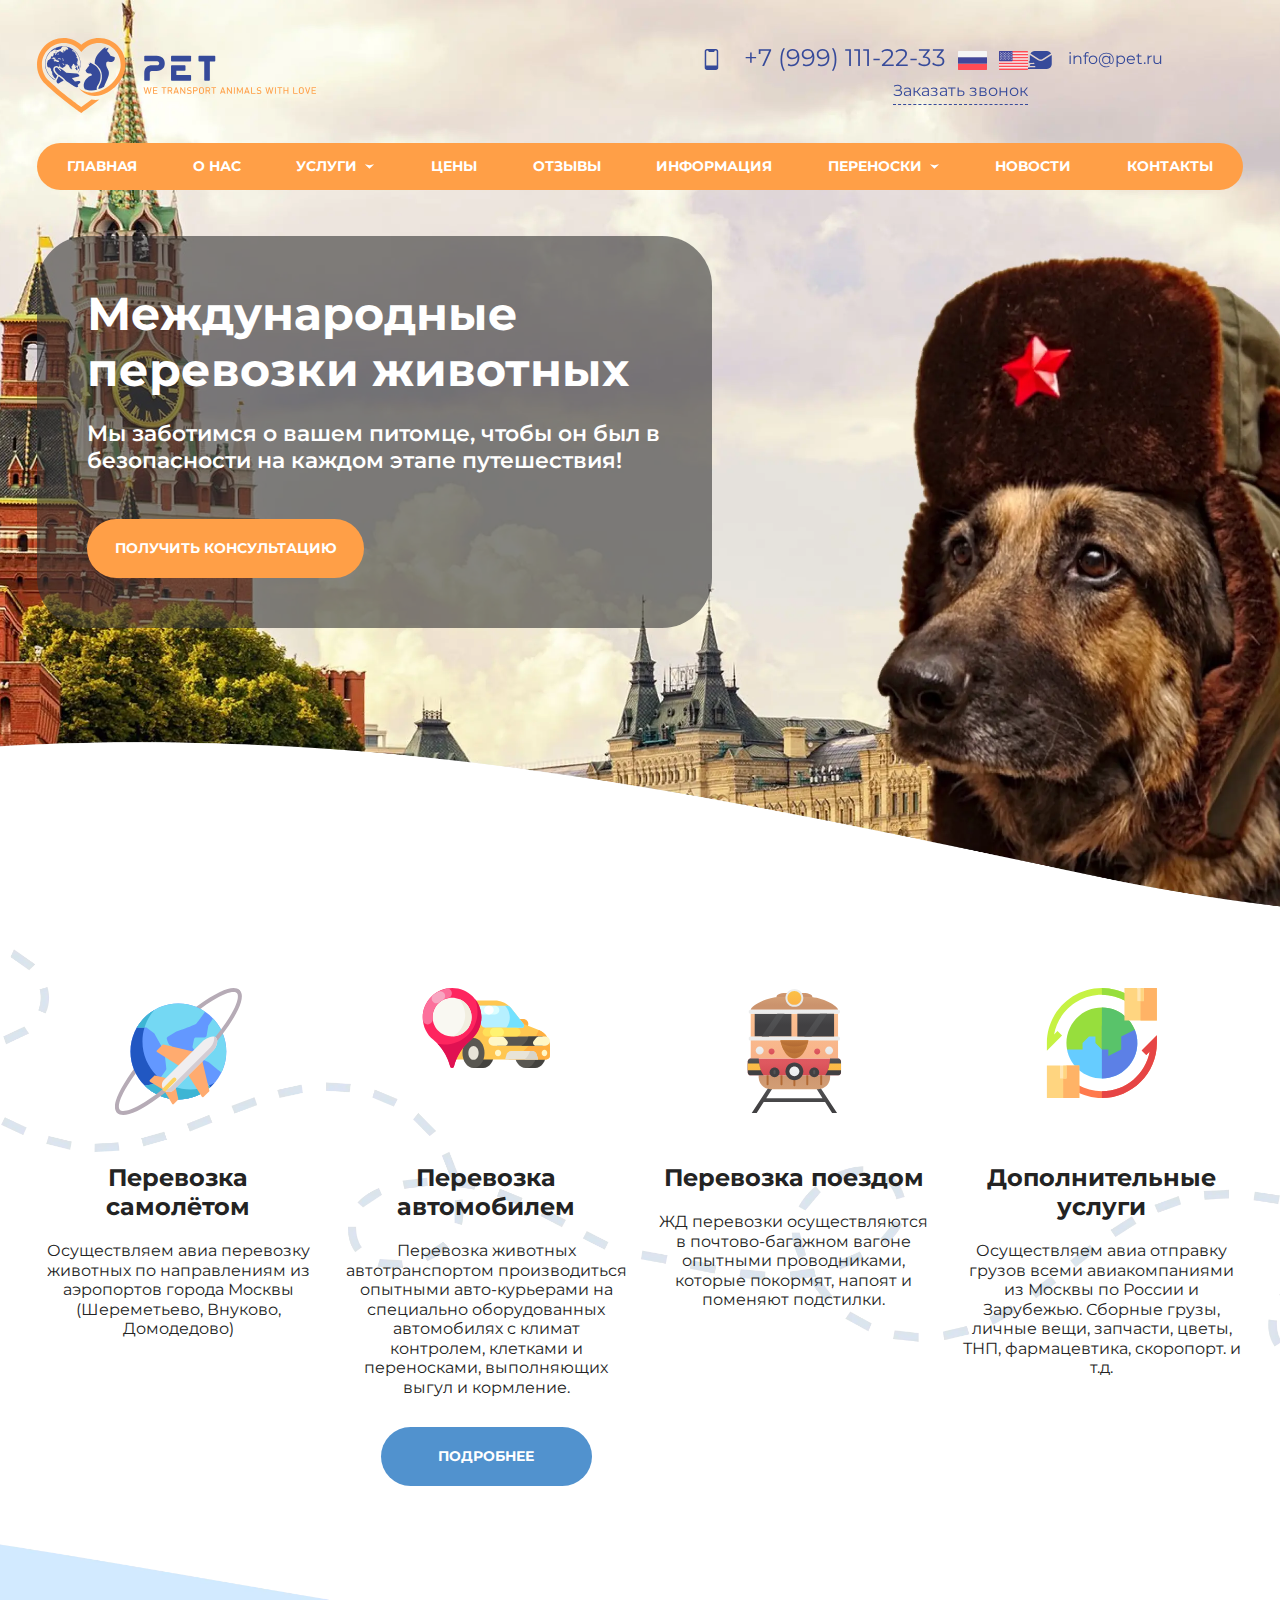
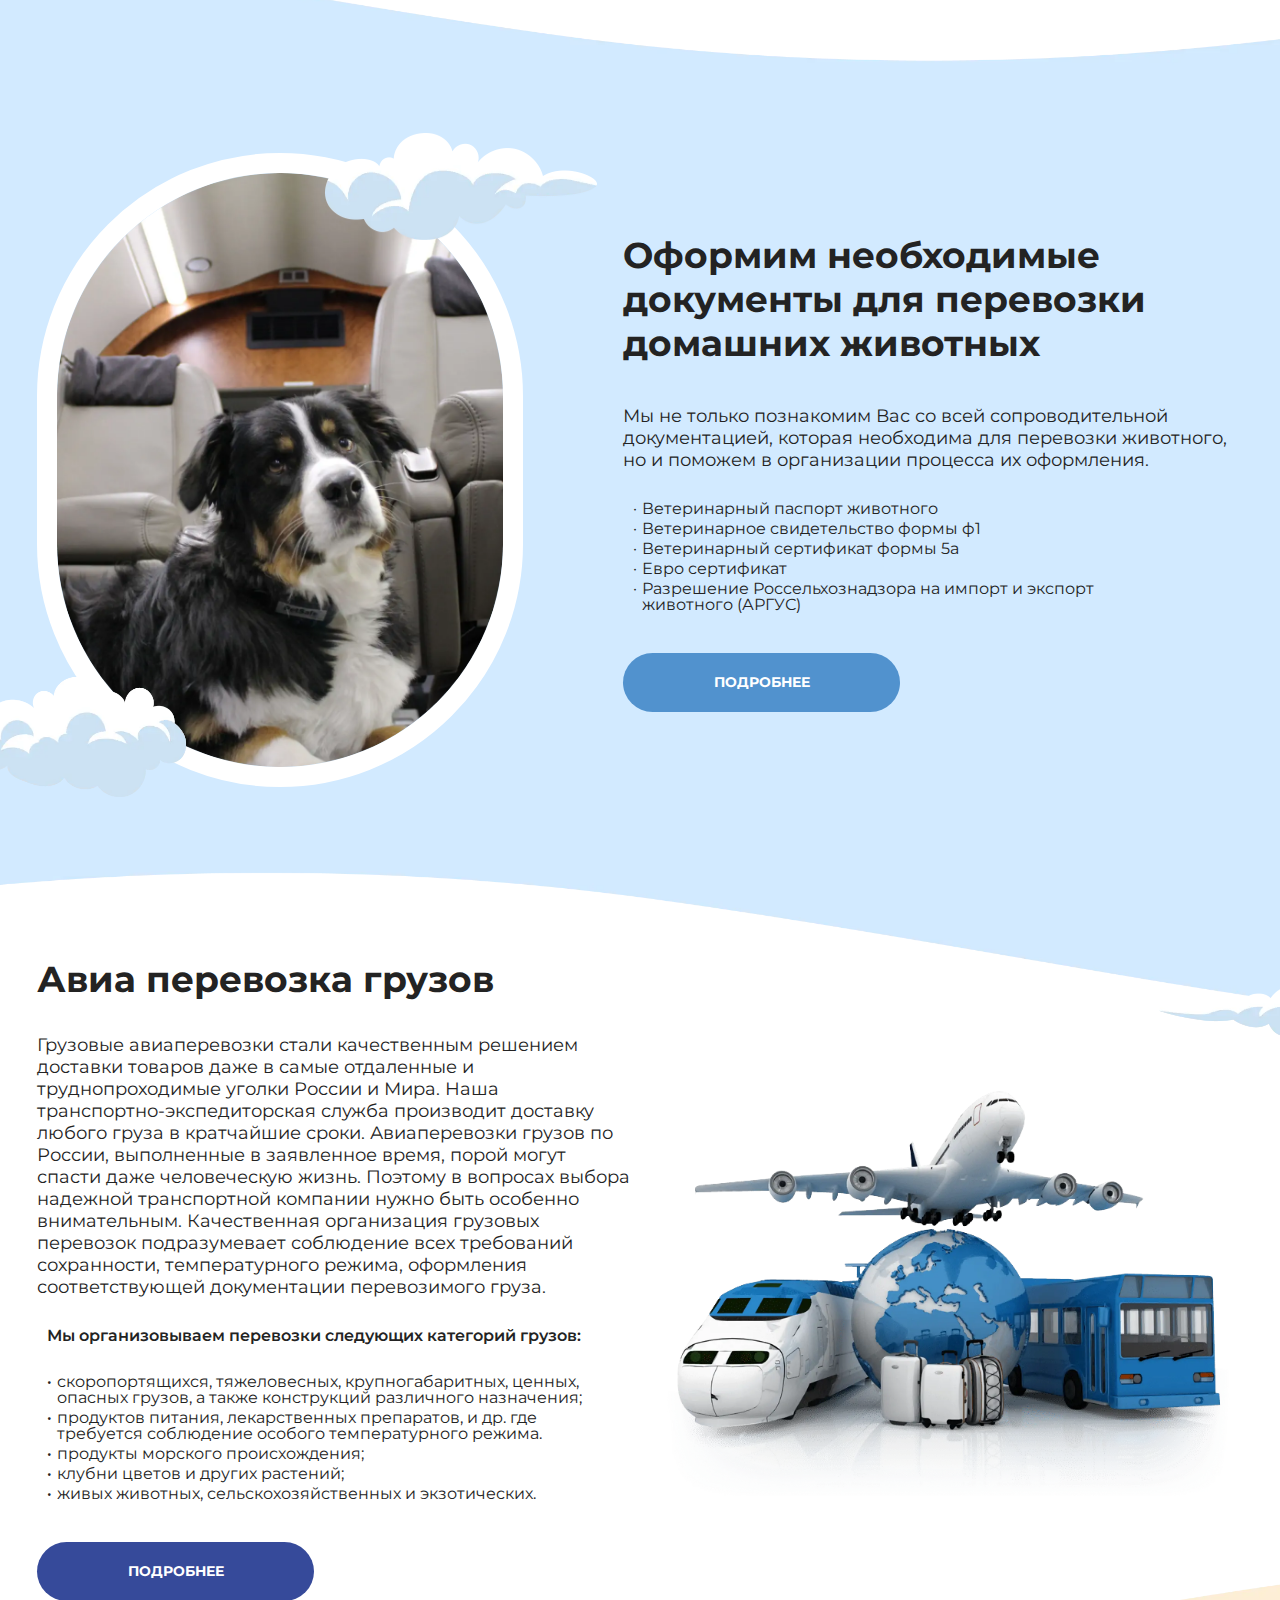
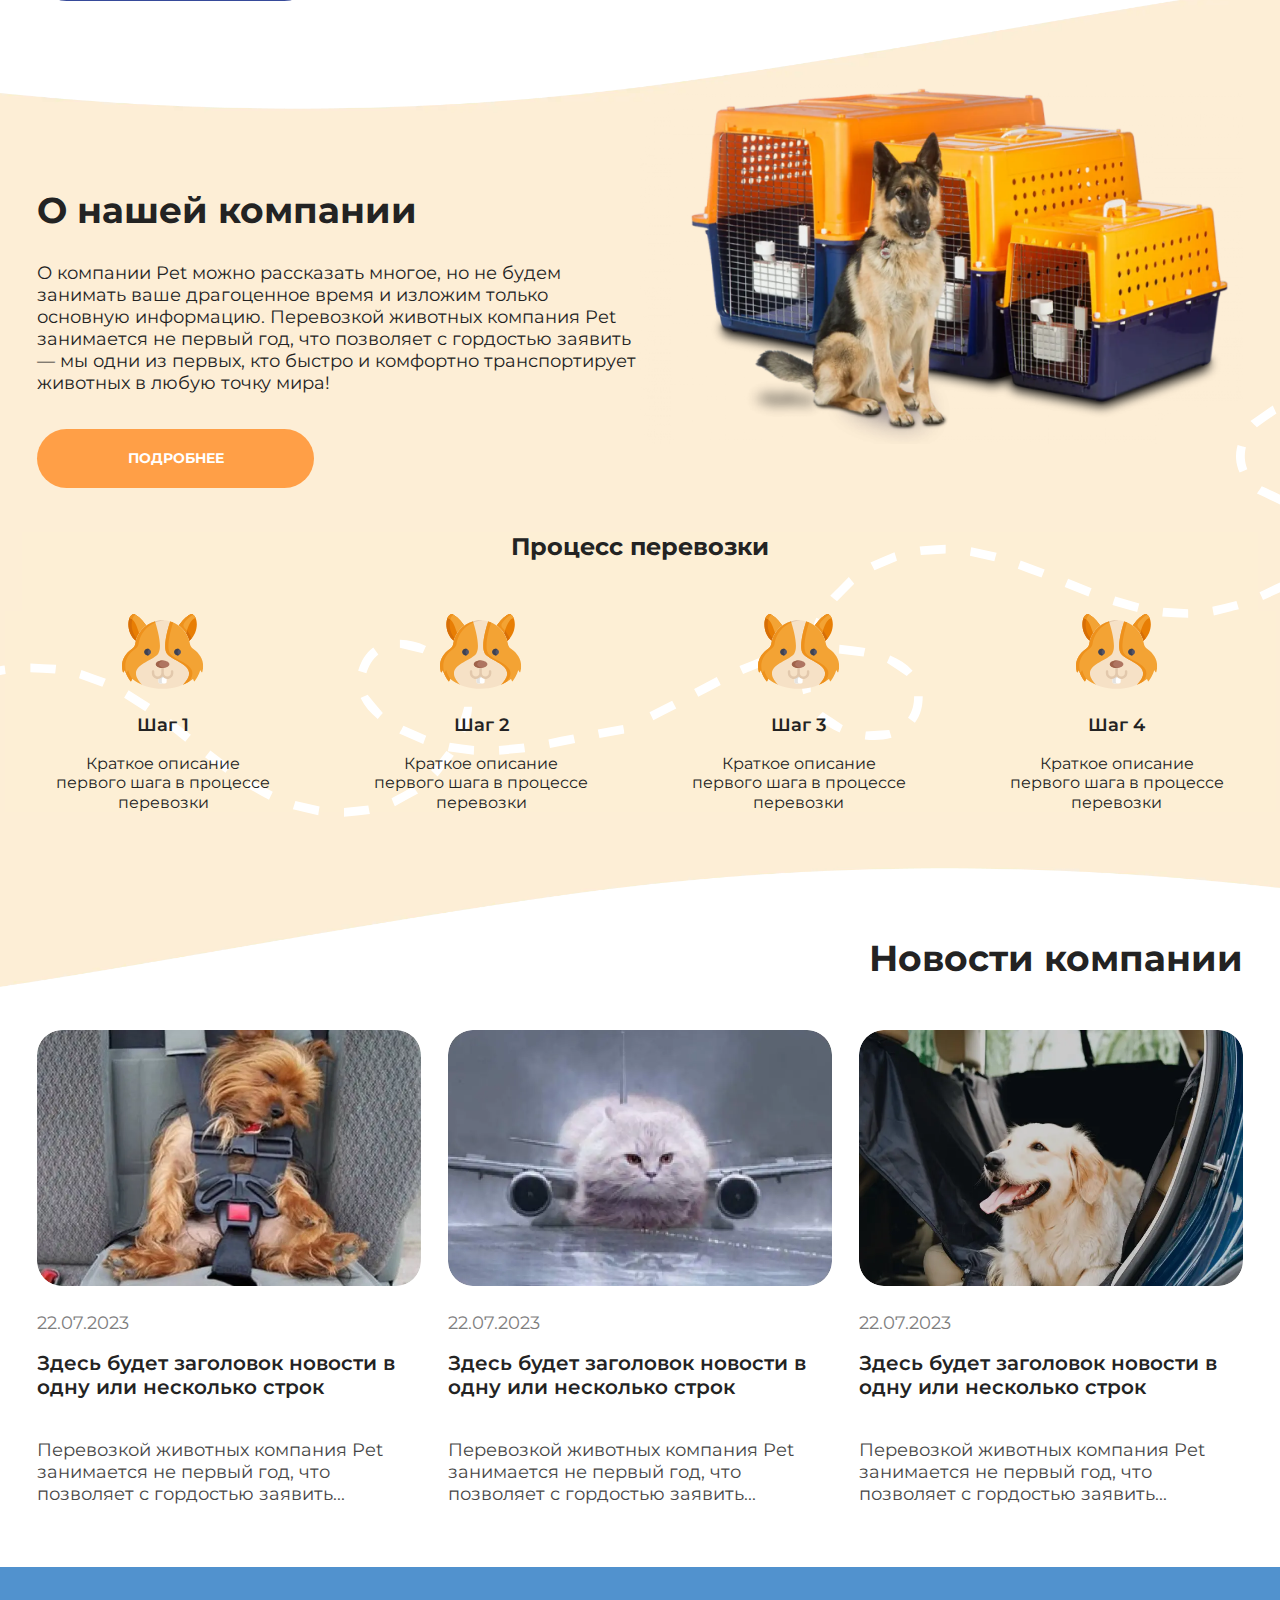
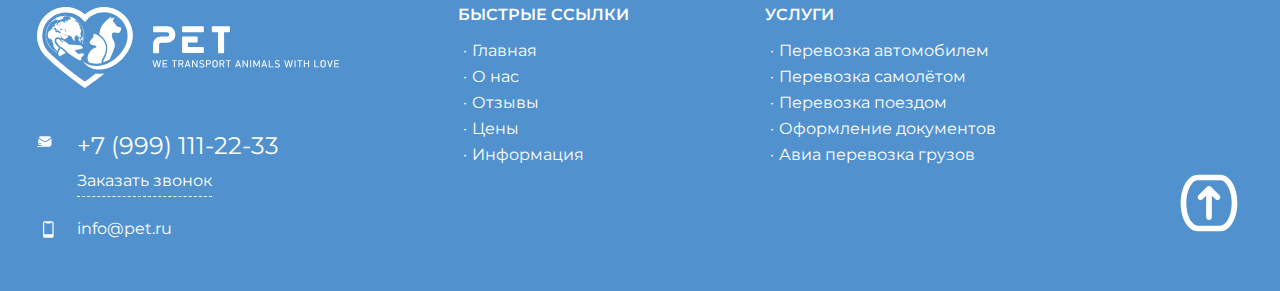
==== commit 0778b15d: "Updates" ====
--- a/index.html
+++ b/index.html
@@ -1 +1 @@
-<!doctype html><html lang="ru"><head><meta charset="UTF-8"><meta http-equiv="X-UA-Compatible" content="IE=edge"><meta name="viewport" content="width=device-width,initial-scale=1"><link rel="stylesheet" href="css/style.min.css?_v=20230424104528"><title>Главная</title></head><body><div class="wrapper"><main class="page"><header class="header"><div class="header__container"><div class="header__row"><a href="#" class="logo header__logo"><img src="images/header-logo.svg" alt=""></a><div class="header__info info-header"><a href="email:info@pet.ru" class="info-header__email" data-da=".menu__list, 960, last">info@pet.ru</a><div class="info-header__row" data-da=".menu__list, 560, last"><a href="tel:79991112233" class="info-header__number" data-da=".menu__list, 960, last">+7 (999) 111-22-33</a> <a href="#" class="info-header__lang"><img src="images/header-lang-rus.svg" alt=""></a><a href="#" class="info-header__lang"><img src="images/header-lang-eng.svg" alt=""></a><div href="" class="info-header__button-row"><a href="#" class="info-header__button">Заказать звонок</a></div></div><button class="header__burger icon-menu"><span></span></button></div></div><nav class="header__menu menu"><ul class="menu__list"><li class="menu__item"><a href="#" class="menu__link">ГЛАВНАЯ</a></li><li class="menu__item"><a href="#" class="menu__link">О НАС</a></li><li class="menu__item menu__item-sub"><a href="#" class="menu__link">УСЛУГИ</a><div class="menu__btn-str"><img src="images/header-sub-strelka.svg" alt=""></div><nav class="menu__sub sub-menu"><li class="sub-menu__item"><a href="#" class="menu__link">Link</a></li><li class="sub-menu__item"><a href="#" class="menu__link">Link</a></li><li class="sub-menu__item"><a href="#" class="menu__link">Link</a></li><li class="sub-menu__item"><a href="#" class="menu__link">Link</a></li><li class="sub-menu__item"><a href="#" class="menu__link">Link</a></li></nav></li><li class="menu__item"><a href="#" class="menu__link">ЦЕНЫ</a></li><li class="menu__item"><a href="#" class="menu__link">ОТЗЫВЫ</a></li><li class="menu__item"><a href="#" class="menu__link">ИНФОРМАЦИЯ</a></li><li class="menu__item menu__item-sub"><a href="#" class="menu__link">ПЕРЕНОСКИ</a><div class="menu__btn-str"><img src="images/header-sub-strelka.svg" alt=""></div><nav class="menu__sub sub-menu"><li class="sub-menu__item"><a href="#" class="menu__link">Link</a></li><li class="sub-menu__item"><a href="#" class="menu__link">Link</a></li><li class="sub-menu__item"><a href="#" class="menu__link">Link</a></li><li class="sub-menu__item"><a href="#" class="menu__link">Link</a></li><li class="sub-menu__item"><a href="#" class="menu__link">Link</a></li></nav></li><li class="menu__item"><a href="#" class="menu__link">НОВОСТИ</a></li><li class="menu__item"><a href="#" class="menu__link">КОНТАКТЫ</a></li></ul></nav></div></header><div data-observ></div><div class="beginning" id="beginning"><div class="beginning__container"><div class="beginning__row"><div class="beginning__item"><div class="beginning__title"><h1>Международные перевозки животных</h1></div><div class="beginning__text">Мы заботимся о вашем питомце, чтобы он был в безопасности на каждом этапе путешествия!</div><div class="beginning__button-row"><div class="button beginning__button">ПОЛУЧИТЬ КОНСУЛЬТАЦИЮ</div></div></div></div></div></div><div class="transport"><div class="transport__container"><div class="transport__row"><div class="item-transport transport__item"><div class="item-transport__body"><div class="item-transport__img"><img src="images/transport-item1.svg" alt=""></div><div class="item-transport__title"><h3>Перевозка самолётом</h3></div><div class="item-transport__text">Осуществляем авиа перевозку животных по направлениям из аэропортов города Москвы (Шереметьево, Внуково, Домодедово)</div></div></div><div class="item-transport transport__item"><div class="item-transport__body"><div class="item-transport__img"><img src="images/transport-item2.svg" alt=""></div><div class="item-transport__title"><h3>Перевозка автомобилем</h3></div><div class="item-transport__text">Перевозка животных автотранспортом производиться опытными авто-курьерами на специально оборудованных автомобилях с климат контролем, клетками и переносками, выполняющих выгул и кормление.</div><div class="item-transport__button-row" data-da=".transport__row, 1135, last"><div class="button item-transport__button">ПОДРОБНЕЕ</div></div></div></div><div class="item-transport transport__item"><div class="item-transport__body"><div class="item-transport__img"><img src="images/transport-item3.svg" alt=""></div><div class="item-transport__title"><h3>Перевозка поездом</h3></div><div class="item-transport__text">ЖД перевозки осуществляются в почтово-багажном вагоне опытными проводниками, которые покормят, напоят и поменяют подстилки.</div></div></div><div class="item-transport transport__item"><div class="item-transport__body"><div class="item-transport__img"><img src="images/transport-item4.svg" alt=""></div><div class="item-transport__title"><h3>Дополнительные услуги</h3></div><div class="item-transport__text">Осуществляем авиа отправку грузов всеми авиакомпаниями из Москвы по России и Зарубежью. Сборные грузы, личные вещи, запчасти, цветы, ТНП, фармацевтика, скоропорт. и т.д.</div></div></div></div></div></div><div class="document"><div class="document__container"><div class="document__row"><div class="document__img"><picture><source srcset="images/documant-img.webp" type="image/webp"><img src="images/documant-img.png" alt="фото собаки"></picture></div><div class="document__body"><div class="document__title"><h2>Оформим необходимые документы для перевозки домашних животных</h2></div><div class="document__text"><p>Мы не только познакомим Вас со всей сопроводительной документацией, которая необходима для перевозки животного, но и поможем в организации процесса их оформления.</p><ul class="document__list"><li class="document__item"><span>·</span>Ветеринарный паспорт животного</li><li class="document__item"><span>·</span>Ветеринарное свидетельство формы ф1</li><li class="document__item"><span>·</span>Ветеринарный сертификат формы 5а</li><li class="document__item"><span>·</span>Евро сертификат</li><li class="document__item"><span>·</span>Разрешение Россельхознадзора на импорт и экспорт животного (АРГУС)</li></ul></div><div class="document__button-row"><div class="button document__button">ПОДРОБНЕЕ</div></div></div></div></div></div><div class="air"><div class="air__container"><div class="air__row"><div class="document__body air__body"><div class="document__title air__title"><h2>Авиа перевозка грузов</h2></div><div class="document__text air__text"><p>Грузовые авиаперевозки стали качественным решением доставки товаров даже в самые отдаленные и труднопроходимые уголки России и Мира. Наша транспортно-экспедиторская служба производит доставку любого груза в кратчайшие сроки. Авиаперевозки грузов по России, выполненные в заявленное время, порой могут спасти даже человеческую жизнь. Поэтому в вопросах выбора надежной транспортной компании нужно быть особенно внимательным. Качественная организация грузовых перевозок подразумевает соблюдение всех требований сохранности, температурного режима, оформления соответствующей документации перевозимого груза.</p><ul class="document__list air__list"><span>Мы организовываем перевозки следующих категорий грузов:</span><li class="document__item air__item"><span>·</span> скоропортящихся, тяжеловесных, крупногабаритных, ценных, опасных грузов, а также конструкций различного назначения;</li><li class="document__item air__item"><span>·</span>продуктов питания, лекарственных препаратов, и др. где требуется соблюдение особого температурного режима.</li><li class="document__item air__item"><span>·</span>продукты морского происхождения;</li><li class="document__item air__item"><span>·</span>клубни цветов и других растений;</li><li class="document__item air__item"><span>·</span>живых животных, сельскохозяйственных и экзотических.</li></ul></div><div class="document__button-row air__button-row"><div class="button document__button air__buttom dark">ПОДРОБНЕЕ</div></div></div><div class="air__img"><picture><source srcset="images/air-img.webp" type="image/webp"><img src="images/air-img.png" alt="фото собаки"></picture></div></div></div></div><div class="advant"><div class="advant__container"><div class="advant__row row-advant"><div class="row-advant__body"><div class="row-top-advant__title"><h2>О нашей компании</h2></div><div class="row-advant__text"><p>О компании Pet можно рассказать многое, но не будем занимать ваше драгоценное время и изложим только основную информацию. Перевозкой животных компания Pet занимается не первый год, что позволяет с гордостью заявить — мы одни из первых, кто быстро и комфортно транспортирует животных в любую точку мира!</p></div><div class="row-advant__button-row"><div class="button row-advant__button">ПОДРОБНЕЕ</div></div></div><div class="row-advant__img"><picture><source srcset="images/advant-img.webp" type="image/webp"><img src="images/advant-img.png" alt="фото собаки"></picture></div></div><div class="advant__title-item"><h3>Процесс перевозки</h3></div><div class="advant__row-item"><div class="advant__item item-advant"><div class="item-advant__img"><img src="images/advant-item4.svg" alt="иконки"></div><div class="item-advant__title">Шаг 1</div><div class="item-advant__text">Краткое описание первого шага в процессе перевозки</div></div><div class="advant__item item-advant"><div class="item-advant__img"><img src="images/advant-item4.svg" alt="иконки"></div><div class="item-advant__title">Шаг 2</div><div class="item-advant__text">Краткое описание первого шага в процессе перевозки</div></div><div class="advant__item item-advant"><div class="item-advant__img"><img src="images/advant-item4.svg" alt="иконки"></div><div class="item-advant__title">Шаг 3</div><div class="item-advant__text">Краткое описание первого шага в процессе перевозки</div></div><div class="advant__item item-advant"><div class="item-advant__img"><img src="images/advant-item4.svg" alt="иконки"></div><div class="item-advant__title">Шаг 4</div><div class="item-advant__text">Краткое описание первого шага в процессе перевозки</div></div></div></div></div><div class="news"><div class="news__container"><div class="news__title"><h2>Новости компании</h2></div><div class="news__row"><div class="item-news news__item"><div class="item-news__body"><div class="item-news__img"><picture><source srcset="images/news-item1.webp" type="image/webp"><img src="images/news-item1.png" alt=""></picture></div><div class="item-news__data"><p>22.07.2023</p></div><div class="item-news__title">Здесь будет заголовок новости в одну или несколько строк</div><div class="item-news__text"><p>Перевозкой животных компания Pet занимается не первый год, что позволяет с гордостью заявить...</p></div></div></div><div class="item-news news__item"><div class="item-news__body"><div class="item-news__img"><picture><source srcset="images/news-item2.webp" type="image/webp"><img src="images/news-item2.png" alt=""></picture></div><div class="item-news__data"><p>22.07.2023</p></div><div class="item-news__title">Здесь будет заголовок новости в одну или несколько строк</div><div class="item-news__text"><p>Перевозкой животных компания Pet занимается не первый год, что позволяет с гордостью заявить...</p></div></div></div><div class="item-news news__item"><div class="item-news__body"><div class="item-news__img"><picture><source srcset="images/news-item3.webp" type="image/webp"><img src="images/news-item3.png" alt=""></picture></div><div class="item-news__data"><p>22.07.2023</p></div><div class="item-news__title">Здесь будет заголовок новости в одну или несколько строк</div><div class="item-news__text"><p>Перевозкой животных компания Pet занимается не первый год, что позволяет с гордостью заявить...</p></div></div></div></div></div></div></main><footer class="footer"><div class="footer__container"><div class="footer__row"><div class="footer__item"><a href="#" class="logo footer__logo"><img src="images/footer-logo.svg" alt=""></a><a href="tel:79991112233" class="info-header__number footer__number">+7 (999) 111-22-33</a><div href="" class="info-header__button-row footer__button-row"><a href="#" class="info-header__button footer__button">Заказать звонок</a></div><a href="email:info@pet.ru" class="info-header__email footer__email">info@pet.ru</a></div><div class="footer__item"><div class="footer__title">Быстрые ссылки</div><ul class="footer__list"><li class="footer__list-item"><a href="#"><span>·</span>Главная</a></li><li class="footer__list-item"><a href="#"><span>·</span>О нас</a></li><li class="footer__list-item"><a href="#"><span>·</span>Отзывы</a></li><li class="footer__list-item"><a href="#"><span>·</span>Цены</a></li><li class="footer__list-item"><a href="#"><span>·</span>Информация</a></li></ul></div><div class="footer__item"><div class="footer__title">УСЛУГИ</div><ul class="footer__list"><li class="footer__list-item"><a href="#"><span>·</span>Перевозка автомобилем</a></li><li class="footer__list-item"><a href="#"><span>·</span>Перевозка самолётом</a></li><li class="footer__list-item"><a href="#"><span>·</span>Перевозка поездом</a></li><li class="footer__list-item"><a href="#"><span>·</span>Оформление документов</a></li><li class="footer__list-item"><a href="#"><span>·</span>Авиа перевозка грузов</a></li></ul></div><div class="footer__item"><div class="footer__btn-top-row"><a href="#beginning" class="footer__btn-top"><img src="images/footer-btn-top.svg" alt="кнопка вверх"></a></div></div></div></div></footer></div><script src="js/app.min.js?_v=20230424104528"></script></body></html>+<!doctype html><html lang="ru"><head><meta charset="UTF-8"><meta http-equiv="X-UA-Compatible" content="IE=edge"><meta name="viewport" content="width=device-width,initial-scale=1"><link rel="stylesheet" href="css/style.min.css?_v=20230424111728"><title>Главная</title></head><body><div class="wrapper"><main class="page"><header class="header"><div class="header__container"><div class="header__row"><a href="#" class="logo header__logo"><img src="images/header-logo.svg" alt=""></a><div class="header__info info-header"><a href="email:info@pet.ru" class="info-header__email" data-da=".menu__list, 960, last">info@pet.ru</a><div class="info-header__row" data-da=".menu__list, 560, last"><a href="tel:79991112233" class="info-header__number" data-da=".menu__list, 960, last">+7 (999) 111-22-33</a> <a href="#" class="info-header__lang"><img src="images/header-lang-rus.svg" alt=""></a><a href="#" class="info-header__lang"><img src="images/header-lang-eng.svg" alt=""></a><div href="" class="info-header__button-row"><a href="#" class="info-header__button">Заказать звонок</a></div></div><button class="header__burger icon-menu"><span></span></button></div></div><nav class="header__menu menu"><ul class="menu__list"><li class="menu__item"><a href="#" class="menu__link">ГЛАВНАЯ</a></li><li class="menu__item"><a href="#" class="menu__link">О НАС</a></li><li class="menu__item menu__item-sub"><a href="#" class="menu__link menu__link-btn">УСЛУГИ</a><div class="menu__link-btn menu__btn-str"><img src="images/header-sub-strelka.svg" alt=""></div><nav class="menu__sub sub-menu"><li class="sub-menu__item"><a href="#" class="menu__link">Link</a></li><li class="sub-menu__item"><a href="#" class="menu__link">Link</a></li><li class="sub-menu__item"><a href="#" class="menu__link">Link</a></li><li class="sub-menu__item"><a href="#" class="menu__link">Link</a></li><li class="sub-menu__item"><a href="#" class="menu__link">Link</a></li></nav></li><li class="menu__item"><a href="#" class="menu__link">ЦЕНЫ</a></li><li class="menu__item"><a href="#" class="menu__link">ОТЗЫВЫ</a></li><li class="menu__item"><a href="#" class="menu__link">ИНФОРМАЦИЯ</a></li><li class="menu__item menu__item-sub"><a href="#" class="menu__link menu__link-btn">ПЕРЕНОСКИ</a><div class="menu__link-btn menu__btn-str"><img src="images/header-sub-strelka.svg" alt=""></div><nav class="menu__sub sub-menu"><li class="sub-menu__item"><a href="#" class="menu__link">Link</a></li><li class="sub-menu__item"><a href="#" class="menu__link">Link</a></li><li class="sub-menu__item"><a href="#" class="menu__link">Link</a></li><li class="sub-menu__item"><a href="#" class="menu__link">Link</a></li><li class="sub-menu__item"><a href="#" class="menu__link">Link</a></li></nav></li><li class="menu__item"><a href="#" class="menu__link">НОВОСТИ</a></li><li class="menu__item"><a href="#" class="menu__link">КОНТАКТЫ</a></li></ul></nav></div></header><div data-observ></div><div class="beginning" id="beginning"><div class="beginning__container"><div class="beginning__row"><div class="beginning__item"><div class="beginning__title"><h1>Международные перевозки животных</h1></div><div class="beginning__text">Мы заботимся о вашем питомце, чтобы он был в безопасности на каждом этапе путешествия!</div><div class="beginning__button-row"><div class="button beginning__button">ПОЛУЧИТЬ КОНСУЛЬТАЦИЮ</div></div></div></div></div></div><div class="transport"><div class="transport__container"><div class="transport__row"><div class="item-transport transport__item"><div class="item-transport__body"><div class="item-transport__img"><img src="images/transport-item1.svg" alt=""></div><div class="item-transport__title"><h3>Перевозка самолётом</h3></div><div class="item-transport__text">Осуществляем авиа перевозку животных по направлениям из аэропортов города Москвы (Шереметьево, Внуково, Домодедово)</div></div></div><div class="item-transport transport__item"><div class="item-transport__body"><div class="item-transport__img"><img src="images/transport-item2.svg" alt=""></div><div class="item-transport__title"><h3>Перевозка автомобилем</h3></div><div class="item-transport__text">Перевозка животных автотранспортом производиться опытными авто-курьерами на специально оборудованных автомобилях с климат контролем, клетками и переносками, выполняющих выгул и кормление.</div><div class="item-transport__button-row" data-da=".transport__row, 1135, last"><div class="button item-transport__button">ПОДРОБНЕЕ</div></div></div></div><div class="item-transport transport__item"><div class="item-transport__body"><div class="item-transport__img"><img src="images/transport-item3.svg" alt=""></div><div class="item-transport__title"><h3>Перевозка поездом</h3></div><div class="item-transport__text">ЖД перевозки осуществляются в почтово-багажном вагоне опытными проводниками, которые покормят, напоят и поменяют подстилки.</div></div></div><div class="item-transport transport__item"><div class="item-transport__body"><div class="item-transport__img"><img src="images/transport-item4.svg" alt=""></div><div class="item-transport__title"><h3>Дополнительные услуги</h3></div><div class="item-transport__text">Осуществляем авиа отправку грузов всеми авиакомпаниями из Москвы по России и Зарубежью. Сборные грузы, личные вещи, запчасти, цветы, ТНП, фармацевтика, скоропорт. и т.д.</div></div></div></div></div></div><div class="document"><div class="document__container"><div class="document__row"><div class="document__img"><picture><source srcset="images/documant-img.webp" type="image/webp"><img src="images/documant-img.png" alt="фото собаки"></picture></div><div class="document__body"><div class="document__title"><h2>Оформим необходимые документы для перевозки домашних животных</h2></div><div class="document__text"><p>Мы не только познакомим Вас со всей сопроводительной документацией, которая необходима для перевозки животного, но и поможем в организации процесса их оформления.</p><ul class="document__list"><li class="document__item"><span>·</span>Ветеринарный паспорт животного</li><li class="document__item"><span>·</span>Ветеринарное свидетельство формы ф1</li><li class="document__item"><span>·</span>Ветеринарный сертификат формы 5а</li><li class="document__item"><span>·</span>Евро сертификат</li><li class="document__item"><span>·</span>Разрешение Россельхознадзора на импорт и экспорт животного (АРГУС)</li></ul></div><div class="document__button-row"><div class="button document__button">ПОДРОБНЕЕ</div></div></div></div></div></div><div class="air"><div class="air__container"><div class="air__row"><div class="document__body air__body"><div class="document__title air__title"><h2>Авиа перевозка грузов</h2></div><div class="document__text air__text"><p>Грузовые авиаперевозки стали качественным решением доставки товаров даже в самые отдаленные и труднопроходимые уголки России и Мира. Наша транспортно-экспедиторская служба производит доставку любого груза в кратчайшие сроки. Авиаперевозки грузов по России, выполненные в заявленное время, порой могут спасти даже человеческую жизнь. Поэтому в вопросах выбора надежной транспортной компании нужно быть особенно внимательным. Качественная организация грузовых перевозок подразумевает соблюдение всех требований сохранности, температурного режима, оформления соответствующей документации перевозимого груза.</p><ul class="document__list air__list"><span>Мы организовываем перевозки следующих категорий грузов:</span><li class="document__item air__item"><span>·</span> скоропортящихся, тяжеловесных, крупногабаритных, ценных, опасных грузов, а также конструкций различного назначения;</li><li class="document__item air__item"><span>·</span>продуктов питания, лекарственных препаратов, и др. где требуется соблюдение особого температурного режима.</li><li class="document__item air__item"><span>·</span>продукты морского происхождения;</li><li class="document__item air__item"><span>·</span>клубни цветов и других растений;</li><li class="document__item air__item"><span>·</span>живых животных, сельскохозяйственных и экзотических.</li></ul></div><div class="document__button-row air__button-row"><div class="button document__button air__buttom dark">ПОДРОБНЕЕ</div></div></div><div class="air__img"><picture><source srcset="images/air-img.webp" type="image/webp"><img src="images/air-img.png" alt="фото собаки"></picture></div></div></div></div><div class="advant"><div class="advant__container"><div class="advant__row row-advant"><div class="row-advant__body"><div class="row-top-advant__title"><h2>О нашей компании</h2></div><div class="row-advant__text"><p>О компании Pet можно рассказать многое, но не будем занимать ваше драгоценное время и изложим только основную информацию. Перевозкой животных компания Pet занимается не первый год, что позволяет с гордостью заявить — мы одни из первых, кто быстро и комфортно транспортирует животных в любую точку мира!</p></div><div class="row-advant__button-row"><div class="button row-advant__button">ПОДРОБНЕЕ</div></div></div><div class="row-advant__img"><picture><source srcset="images/advant-img.webp" type="image/webp"><img src="images/advant-img.png" alt="фото собаки"></picture></div></div><div class="advant__title-item"><h3>Процесс перевозки</h3></div><div class="advant__row-item"><div class="advant__item item-advant"><div class="item-advant__img"><img src="images/advant-item4.svg" alt="иконки"></div><div class="item-advant__title">Шаг 1</div><div class="item-advant__text">Краткое описание первого шага в процессе перевозки</div></div><div class="advant__item item-advant"><div class="item-advant__img"><img src="images/advant-item4.svg" alt="иконки"></div><div class="item-advant__title">Шаг 2</div><div class="item-advant__text">Краткое описание первого шага в процессе перевозки</div></div><div class="advant__item item-advant"><div class="item-advant__img"><img src="images/advant-item4.svg" alt="иконки"></div><div class="item-advant__title">Шаг 3</div><div class="item-advant__text">Краткое описание первого шага в процессе перевозки</div></div><div class="advant__item item-advant"><div class="item-advant__img"><img src="images/advant-item4.svg" alt="иконки"></div><div class="item-advant__title">Шаг 4</div><div class="item-advant__text">Краткое описание первого шага в процессе перевозки</div></div></div></div></div><div class="news"><div class="news__container"><div class="news__title"><h2>Новости компании</h2></div><div class="news__row"><div class="item-news news__item"><div class="item-news__body"><div class="item-news__img"><picture><source srcset="images/news-item1.webp" type="image/webp"><img src="images/news-item1.png" alt=""></picture></div><div class="item-news__data"><p>22.07.2023</p></div><div class="item-news__title">Здесь будет заголовок новости в одну или несколько строк</div><div class="item-news__text"><p>Перевозкой животных компания Pet занимается не первый год, что позволяет с гордостью заявить...</p></div></div></div><div class="item-news news__item"><div class="item-news__body"><div class="item-news__img"><picture><source srcset="images/news-item2.webp" type="image/webp"><img src="images/news-item2.png" alt=""></picture></div><div class="item-news__data"><p>22.07.2023</p></div><div class="item-news__title">Здесь будет заголовок новости в одну или несколько строк</div><div class="item-news__text"><p>Перевозкой животных компания Pet занимается не первый год, что позволяет с гордостью заявить...</p></div></div></div><div class="item-news news__item"><div class="item-news__body"><div class="item-news__img"><picture><source srcset="images/news-item3.webp" type="image/webp"><img src="images/news-item3.png" alt=""></picture></div><div class="item-news__data"><p>22.07.2023</p></div><div class="item-news__title">Здесь будет заголовок новости в одну или несколько строк</div><div class="item-news__text"><p>Перевозкой животных компания Pet занимается не первый год, что позволяет с гордостью заявить...</p></div></div></div></div></div></div></main><footer class="footer"><div class="footer__container"><div class="footer__row"><div class="footer__item"><a href="#" class="logo footer__logo"><img src="images/footer-logo.svg" alt=""></a><a href="tel:79991112233" class="info-header__number footer__number">+7 (999) 111-22-33</a><div href="" class="info-header__button-row footer__button-row"><a href="#" class="info-header__button footer__button">Заказать звонок</a></div><a href="email:info@pet.ru" class="info-header__email footer__email">info@pet.ru</a></div><div class="footer__item"><div class="footer__title">Быстрые ссылки</div><ul class="footer__list"><li class="footer__list-item"><a href="#"><span>·</span>Главная</a></li><li class="footer__list-item"><a href="#"><span>·</span>О нас</a></li><li class="footer__list-item"><a href="#"><span>·</span>Отзывы</a></li><li class="footer__list-item"><a href="#"><span>·</span>Цены</a></li><li class="footer__list-item"><a href="#"><span>·</span>Информация</a></li></ul></div><div class="footer__item"><div class="footer__title">УСЛУГИ</div><ul class="footer__list"><li class="footer__list-item"><a href="#"><span>·</span>Перевозка автомобилем</a></li><li class="footer__list-item"><a href="#"><span>·</span>Перевозка самолётом</a></li><li class="footer__list-item"><a href="#"><span>·</span>Перевозка поездом</a></li><li class="footer__list-item"><a href="#"><span>·</span>Оформление документов</a></li><li class="footer__list-item"><a href="#"><span>·</span>Авиа перевозка грузов</a></li></ul></div><div class="footer__item"><div class="footer__btn-top-row"><a href="#beginning" class="footer__btn-top"><img src="images/footer-btn-top.svg" alt="кнопка вверх"></a></div></div></div></div></footer></div><script src="js/app.min.js?_v=20230424111728"></script></body></html>--- a/css/style.min.css
+++ b/css/style.min.css
@@ -1 +1 @@
-@charset "UTF-8";@font-face{font-family:Montserrat;font-display:swap;src:url(../fonts/Montserrat-Black.woff2) format("woff2"),url(../fonts/Montserrat-Black.woff) format("woff");font-weight:900;font-style:normal}@font-face{font-family:Montserrat;font-display:swap;src:url(../fonts/Montserrat-Bold.woff2) format("woff2"),url(../fonts/Montserrat-Bold.woff) format("woff");font-weight:700;font-style:normal}@font-face{font-family:Montserrat;font-display:swap;src:url(../fonts/Montserrat-ExtraBold.woff2) format("woff2"),url(../fonts/Montserrat-ExtraBold.woff) format("woff");font-weight:800;font-style:normal}@font-face{font-family:Montserrat;font-display:swap;src:url(../fonts/Montserrat-Regular.woff2) format("woff2"),url(../fonts/Montserrat-Regular.woff) format("woff");font-weight:400;font-style:normal}@font-face{font-family:Montserrat;font-display:swap;src:url(../fonts/Montserrat-SemiBold.woff2) format("woff2"),url(../fonts/Montserrat-SemiBold.woff) format("woff");font-weight:600;font-style:normal}@font-face{font-family:Inter;font-display:swap;src:url(../fonts/Inter-Bold.woff2) format("woff2"),url(../fonts/Inter-Bold.woff) format("woff");font-weight:700;font-style:normal}@font-face{font-family:Inter;font-display:swap;src:url(../fonts/Inter-Regular.woff2) format("woff2"),url(../fonts/Inter-Regular.woff) format("woff");font-weight:400;font-style:normal}*{padding:0;margin:0;border:0;-webkit-box-sizing:border-box;box-sizing:border-box;color:#232323}:after,:before{-webkit-box-sizing:border-box;box-sizing:border-box}:active,:focus{outline:0}a:active,a:focus{outline:0}aside,footer,header,nav{display:block}body,html{width:100%;height:100%;font-size:1rem;font-family:Montserrat,sans-serif;font-weight:400;line-height:1}button,input,textarea{font-family:inherit}input::-ms-clear{display:none}button{cursor:pointer}button::-moz-focus-inner{padding:0;border:0}a{text-decoration:none}a:visited{text-decoration:none}a:hover{text-decoration:none}li,ul{list-style:none}img{vertical-align:top}h1,h2,h3,h4,h5,h6{font-size:inherit;font-weight:400}sup{color:inherit}*{scrollbar-width:.5rem;scrollbar-color:#232323 #d6d6d6}::-webkit-scrollbar{width:.5rem;background-color:#fff}::-webkit-scrollbar-track{-webkit-box-shadow:inset 0 0 .375rem rgba(0,0,0,.2);box-shadow:inset 0 0 .375rem rgba(0,0,0,.2);border-radius:.25rem;background:#eee}::-webkit-scrollbar-thumb{border-radius:.25rem;border:0 none #fff;background-color:#3d3d3d;-webkit-transition:all 280ms ease-in-out;transition:all 280ms ease-in-out}::-webkit-scrollbar-thumb:hover{background-color:#232323}body.lock{overflow:hidden;-ms-touch-action:none;touch-action:none}[class*=__container]{max-width:77.25rem;margin:0 auto;padding:0 .9375rem}[class*=-ibg]{position:relative}[class*=-ibg] img{position:absolute;width:100%;height:100%;top:0;left:0;-o-object-fit:cover;object-fit:cover}[class*=-ibg_contain] img{-o-object-fit:contain;object-fit:contain}[class*=_overlay-bg]{position:fixed;top:0;left:0;width:100%;height:100%;opacity:0;visibility:hidden;-webkit-transition:all 280ms ease-in-out 0s;-o-transition:all 280ms ease-in-out 0s;transition:all 280ms ease-in-out 0s;z-index:2000;padding:3.75rem .9375rem;overflow-y:auto}[class*=_overlay-bg]._is-open{opacity:1;visibility:visible}.wrapper{display:-webkit-box;display:-ms-flexbox;display:flex;-webkit-box-orient:vertical;-webkit-box-direction:normal;-ms-flex-direction:column;flex-direction:column;min-height:100%;overflow:clip}.page{position:relative;-webkit-box-flex:1;-ms-flex:1 1 auto;flex:1 1 auto}.page [data-observ]{position:absolute;top:0;left:0;width:100%;height:.125rem;background:0 0;pointer-events:none}.page_start{padding-top:6.25rem}*{scroll-behavior:smooth}h1{font-weight:700;color:#fff}h2{font-weight:700}h3{font-weight:700}.button{padding:1.3125rem;max-width:17.3125rem;width:100%;font-weight:700;font-size:.875rem;line-height:1.0625rem;color:#fff;background:#5192ce;border-radius:50px;-webkit-transition:all .3s ease 0s;-o-transition:all .3s ease 0s;transition:all .3s ease 0s;text-align:center;cursor:pointer}.button:hover{background:#364a9a}.button.dark{background:#364a9a}.button.dark:hover{background:#5192ce}a{-webkit-transition:all .3s ease 0s;-o-transition:all .3s ease 0s;transition:all .3s ease 0s}a:hover{opacity:.7}.header{width:100%;position:sticky;top:0;z-index:3;-webkit-transition:all .7s ease 0s;-o-transition:all .7s ease 0s;transition:all .7s ease 0s}.header::before{position:absolute;top:.25rem;left:0;width:100%;height:102%;content:"";z-index:0}.header__container{position:relative;z-index:3;display:-webkit-box;display:-ms-flexbox;display:flex;-webkit-box-orient:vertical;-webkit-box-direction:normal;-ms-flex-direction:column;flex-direction:column}.header__row{position:relative;display:-webkit-inline-box;display:-ms-inline-flexbox;display:inline-flex;-webkit-box-pack:justify;-ms-flex-pack:justify;justify-content:space-between;-webkit-box-align:center;-ms-flex-align:center;align-items:center}.header__logo{margin-right:1.875rem}.header__logo img{width:100%}.header__info{display:-webkit-box;display:-ms-flexbox;display:flex}.info-header{max-width:34.515625rem}.info-header a{color:#364a9a}.info-header__email{position:relative;margin-right:5rem;padding-top:0rem;margin-top:.3125rem;color:#364a9a}.info-header__email::before{position:absolute;content:"";height:1.09375rem;width:1.46875rem;background:url(../images/header-mail-icon.svg) no-repeat center center/contain;top:0;left:0}.info-header__email:hover{color:#5192ce;opacity:.9}.info-header__row{display:-webkit-box;display:-ms-flexbox;display:flex;-ms-flex-wrap:wrap;flex-wrap:wrap;row-gap:.5rem;-webkit-column-gap:.75rem;-moz-column-gap:.75rem;column-gap:.75rem;-webkit-box-pack:end;-ms-flex-pack:end;justify-content:end;max-width:20.3125rem}.info-header__number{position:relative;color:#364a9a}.info-header__number::before{position:absolute;content:"";height:1.5rem;width:.964375rem;background:url(../images/header-tel-icon.svg) no-repeat center center/contain;bottom:.25rem;left:0}.info-header__number:hover{color:#5192ce;opacity:.9}.info-header__lang{max-width:1.8125rem;max-height:1.8125rem}.info-header__lang img{width:100%}.info-header__button-row{-webkit-box-flex:1;-ms-flex:1 1 100%;flex:1 1 100%;display:-webkit-box;display:-ms-flexbox;display:flex;-webkit-box-pack:end;-ms-flex-pack:end;justify-content:end}.info-header__button{text-align:right;padding-bottom:.3125rem;border-bottom:1px #364a9a dashed;color:#364a9a}.info-header__button:hover{color:#5192ce;opacity:.9}.menu{padding:.9375rem 1.875rem;background:#ff9f47;border-radius:50px}.menu__list{display:-webkit-box;display:-ms-flexbox;display:flex;-webkit-box-pack:justify;-ms-flex-pack:justify;justify-content:space-between;gap:1.25rem}.menu__item{display:inline-block}.menu__item-sub{position:relative;display:-webkit-box;display:-ms-flexbox;display:flex}.menu__item-sub .menu__link{position:relative;padding-right:.375rem}.menu__btn-str{position:relative;height:.75rem;width:.75rem;top:.1875rem;right:0;cursor:pointer;-webkit-transition:all .3s ease 0s;-o-transition:all .3s ease 0s;transition:all .3s ease 0s}.menu__btn-str img{width:100%}.menu__link{font-weight:700;font-size:.875rem;line-height:1.0625rem;color:#fff}.sub-menu{position:absolute;pointer-events:none;-webkit-transition:all .3s ease 0s;-o-transition:all .3s ease 0s;transition:all .3s ease 0s;top:1.125rem;left:0;padding:.4375rem;min-width:100%;min-height:100%;opacity:0;z-index:3;border-radius:6px;background-color:#f79131;display:-webkit-box;display:-ms-flexbox;display:flex;-webkit-box-orient:vertical;-webkit-box-direction:normal;-ms-flex-direction:column;flex-direction:column;row-gap:.1875rem}.sub-menu__item a{font-weight:600}.sub-menu__item a::before{display:none}.icon-menu{display:none;margin:auto 0 auto .625rem}.footer{padding:2.5rem 0 3.375rem;background:#5192ce}.footer__row{display:-webkit-box;display:-ms-flexbox;display:flex;-webkit-box-pack:justify;-ms-flex-pack:justify;justify-content:space-between;gap:1.25rem;row-gap:2.5rem}.footer__item{-webkit-box-flex:0;-ms-flex:0 1 25%;flex:0 1 25%;display:-webkit-box;display:-ms-flexbox;display:flex;-webkit-box-orient:vertical;-webkit-box-direction:normal;-ms-flex-direction:column;flex-direction:column;-webkit-box-align:start;-ms-flex-align:start;align-items:start}.footer__item:last-child{-webkit-box-align:end;-ms-flex-align:end;align-items:end;-webkit-box-pack:end;-ms-flex-pack:end;justify-content:end;-webkit-box-flex:0;-ms-flex:0 1 15%;flex:0 1 15%}.footer__item:first-child{-webkit-box-flex:0;-ms-flex:0 1 35%;flex:0 1 35%}.footer__logo img{width:100%}.footer__email{color:#fff;margin-top:1.5rem}.footer__email::before{position:absolute;content:"";height:1.09375rem;width:1.46875rem;background:url(../images/footer-mail-icon.svg) no-repeat center center/contain;top:0;left:0}.footer__number{color:#fff}.footer__number::before{position:absolute;content:"";height:1.5rem;width:.964375rem;background:url(../images/footer-tel-icon.svg) no-repeat center center/contain;bottom:.25rem;left:0}.footer__button-row{margin-top:.9375rem;padding-left:2.5rem;-webkit-box-pack:start;-ms-flex-pack:start;justify-content:start}.footer__button{color:#fff;padding-bottom:.4375rem;border-color:#fff}.footer__title{font-weight:600;margin-bottom:1.25rem;color:#fff;text-transform:uppercase}.footer__list{display:-webkit-box;display:-ms-flexbox;display:flex;-webkit-box-orient:vertical;-webkit-box-direction:normal;-ms-flex-direction:column;flex-direction:column;gap:.625rem}.footer__list-item span{padding:0 .3125rem;color:#fff}.footer__list-item a{color:#fff}.beginning{position:relative;margin-top:-11.875rem;padding-top:11.875rem;padding-bottom:18.75rem}.no-webp .beginning::before{background:url(../images/header-fon.png) no-repeat center center/cover}.beginning::before{position:absolute;content:"";width:100%;height:100%;top:0;left:0;z-index:-1}.beginning__item{background:rgba(51,51,51,.6);border-radius:50px;max-width:42.1875rem}.beginning__title{margin-bottom:1.375rem}.beginning__text{font-weight:600;color:#fff}.beginning__button{background:#ff9f47}.beginning__button:hover{background:#5192ce;opacity:.8}.transport{position:relative;padding:3.75rem 0 1.6875rem}.no-webp .transport::before{background:url(../images/transport-fon1.png) no-repeat center center/cover}.transport::before{position:absolute;content:"";height:25rem;width:62.5rem;top:0;right:50%;z-index:-1}.no-webp .transport::after{background:url(../images/transport-fon2.png) no-repeat center center/contain}.transport::after{position:absolute;content:"";height:25rem;width:62.5rem;top:105px;left:50%;z-index:-1}.transport__row{position:relative;display:-webkit-box;display:-ms-flexbox;display:flex;margin:0 -.78125rem;row-gap:1.875rem}.no-webp .transport__row::before{background:url(../images/transport-fon-samlet.png) no-repeat center center/contain}.transport__row::before{position:absolute;content:"";height:9.5625rem;width:9.5625rem;bottom:0;left:-320px;z-index:-1}.transport__item{-webkit-box-flex:0;-ms-flex:0 1 25%;flex:0 1 25%;padding:0 .78125rem}.item-transport__body{display:-webkit-box;display:-ms-flexbox;display:flex;-webkit-box-orient:vertical;-webkit-box-direction:normal;-ms-flex-direction:column;flex-direction:column;-webkit-box-align:center;-ms-flex-align:center;align-items:center;min-height:100%}.item-transport__img{max-width:8rem;height:8rem}.item-transport__img img{width:100%}.item-transport__title{margin:0 auto 1.25rem;text-align:center}.item-transport__text{text-align:center;line-height:1.21875rem}.item-transport__button-row{min-width:100%}.item-transport__button{margin:1.875rem auto 0rem;max-width:13.1875rem}.document{padding-top:15rem;padding-bottom:15rem;position:relative}.no-webp .document::before{background:url(../images/document-fon1.png) no-repeat center center/cover}.document::before{position:absolute;content:"";width:100%;height:980px;top:0;left:0;z-index:-1}.no-webp .document::after{background:url(../images/document-fon2.png) no-repeat center center/cover}.document::after{position:absolute;content:"";width:100%;height:900px;bottom:0;left:0;z-index:-1}.document__container{position:relative}.no-webp .document__container::before{background:url(../images/document-obl3.png) no-repeat center center/cover}.document__container::before{position:absolute;content:"";width:445.4px;height:128.61px;bottom:-270px;left:92%;z-index:1}.document__row{display:-webkit-box;display:-ms-flexbox;display:flex}.document__img{-webkit-box-flex:0;-ms-flex:0 1 48%;flex:0 1 48%;max-width:30.375rem;max-height:40.4375rem;position:relative;border:20px solid #fff;border-radius:300px}.document__img img{width:100%;height:100%;-o-object-fit:cover;object-fit:cover;border-radius:300px}.no-webp .document__img::before{background:url(../images/document-obl1.png) no-repeat center center/cover}.document__img::before{position:absolute;content:"";width:272px;height:106.84px;top:-40px;left:60%;z-index:1}.no-webp .document__img::after{background:url(../images/document-obl2.png) no-repeat center center/cover}.document__img::after{position:absolute;content:"";width:234.62px;height:119.25px;bottom:-30px;right:71%;z-index:1}.document__body{-webkit-box-flex:0;-ms-flex:0 1 52%;flex:0 1 52%}.document__list{margin-left:.625rem;max-width:34.375rem}.document__item{margin-bottom:.25rem;display:-webkit-box;display:-ms-flexbox;display:flex}.document__item span{margin-right:.3125rem}.air{margin-top:-9.375rem}.air__row{display:-webkit-box;display:-ms-flexbox;display:flex;-webkit-box-align:center;-ms-flex-align:center;align-items:center}.air__body{-webkit-box-flex:0;-ms-flex:0 1 50%;flex:0 1 50%;margin-right:1.125rem}.air span{display:block;font-weight:600}.air__img{margin-top:6.25rem;margin-right:-13.875rem;-webkit-box-flex:0;-ms-flex:0 1 auto;flex:0 1 auto;max-width:48.375rem;max-height:33.8125rem}.air__img img{width:100%;height:100%}.advant{padding-top:5.0625rem;padding-bottom:7.75rem;position:relative}.no-webp .advant::before{background:url(../images/advant-fon1.png) no-repeat center center/cover}.advant::before{position:absolute;content:"";width:100%;height:900px;top:-40px;left:0;z-index:-1}.no-webp .advant::after{background:url(../images/advant-fon2.png) no-repeat center center/cover}.advant::after{position:absolute;content:"";width:100%;height:900px;bottom:-80px;left:0;z-index:-1}.advant__container::before{position:absolute;content:"";height:27.5rem;width:128.125rem;top:25rem;right:50%;-webkit-transform:translateX(50%);-ms-transform:translateX(50%);transform:translateX(50%);background:url(../images/advant-fon.svg) no-repeat center center/cover;z-index:1}.advant__title-item{margin:0 -.9375rem;text-align:center;background-color:#fdefd5}.advant__row-item{position:relative;background-color:#fdefd5;display:-webkit-box;display:-ms-flexbox;display:flex;margin:0 -2.03125rem;row-gap:1.875rem}.advant__row-item::after{position:absolute;content:"";height:9.5625rem;width:9.5625rem;bottom:-2.5rem;right:-20rem;background:url(../images/advant-sam.svg) no-repeat center center/contain;z-index:0}.row-advant{display:-webkit-box;display:-ms-flexbox;display:flex;position:relative;z-index:1}.row-advant__body{margin-top:6.625rem;max-width:43.25rem}.row-advant__button{background:#ff9f47}.row-advant__button:hover{background:#5192ce}.row-advant__img{margin-right:-13.875rem;max-width:45.625rem;width:100%}.row-advant__img img{display:block;width:100%}.item-advant{display:-webkit-box;display:-ms-flexbox;display:flex;position:relative;z-index:1;-webkit-box-orient:vertical;-webkit-box-direction:normal;-ms-flex-direction:column;flex-direction:column;-webkit-box-align:center;-ms-flex-align:center;align-items:center;padding:0 2.03125rem;-webkit-box-flex:0;-ms-flex:0 1 25%;flex:0 1 25%}.item-advant__img{max-width:5.125rem}.item-advant__img img{width:100%}.item-advant__title{margin-top:1.5rem;font-size:1.125rem;font-weight:600}.item-advant__text{text-align:center;padding-top:1.25rem;line-height:1.21875rem;max-width:14.1875rem;margin:0 auto}.news__title{text-align:right}.news__row{display:-webkit-box;display:-ms-flexbox;display:flex;margin:0 -.84375rem;row-gap:1.5625rem}.news__item{-webkit-box-flex:0;-ms-flex:0 1 33.33333%;flex:0 1 33.33333%;padding:0 .84375rem}.item-news__img{max-width:100%}.item-news__img img{width:100%;height:100%;-o-object-fit:cover;object-fit:cover;border-radius:25px}.item-news__data p{color:#7e7e7e}.item-news__title{margin-top:1.0625rem;font-weight:600}.item-news__text p{color:#464646}@media (min-width:75.375em){h1{font-size:2.875rem}h1{line-height:3.5rem}h2{font-size:2.25rem}h2{line-height:2.75rem}h3{font-size:1.5rem}h3{line-height:1.8125rem}p{font-size:1.125rem}p{line-height:1.375rem}.header__row{margin-top:2.375rem}.header__logo{max-width:17.4375rem}.info-header__email{padding-left:2.5rem}.info-header__number{padding-left:2.5rem}.info-header__number{font-size:1.5rem}.menu{margin-top:1.875rem}.footer__logo{max-width:18.875rem}.footer__number{margin-top:2.875rem}.footer__number{font-size:1.5rem}.beginning__row{margin-top:2.875rem}.beginning__item{padding:3.125rem}.beginning__text{margin-bottom:2.8125rem}.beginning__text{font-size:1.375rem}.beginning__text{line-height:1.6875rem}.item-transport__img{margin-bottom:2.9375rem}.document__body{margin-top:5rem}.document__body{margin-left:6.25rem}.document__text{margin-top:2.5rem}.document__list{margin-top:1.875rem}.document__item span{margin-bottom:.00000625rem}.document__button-row{margin-top:2.5rem}.air__body{margin-left:.00000625rem}.air__text{margin-top:2.0625rem}.air span{margin-bottom:1.875rem}.air__item span{margin-bottom:.00000625rem}.advant__title-item{margin-top:2.75rem}.advant__title-item{padding-bottom:3.125rem}.row-advant__text{margin-top:1.875rem}.row-advant__button-row{margin-top:2.1875rem}.news{padding-bottom:3.875rem}.news__title{margin-bottom:3.125rem}.item-news__data{margin-top:1.625rem}.item-news__title{font-size:1.25rem}.item-news__title{line-height:1.5rem}.item-news__text{margin-top:2.5rem}}@media (min-width:960px){.hide .header{top:-120px}.menu__item-sub:hover .sub-menu{pointer-events:all;opacity:1}.menu__item-sub:hover .menu__btn-str{-webkit-transform:rotate(180deg);-ms-transform:rotate(180deg);transform:rotate(180deg)}}@media (max-width:2220px){.document::before{height:900px}.document::after{height:940px}}@media (max-width:1550px){.air__img{margin-right:0;-webkit-box-flex:0;-ms-flex:0 1 50%;flex:0 1 50%}.row-advant__body{-webkit-box-flex:0;-ms-flex:0 1 50%;flex:0 1 50%}.row-advant__img{margin-right:0rem;-webkit-box-flex:0;-ms-flex:0 1 50%;flex:0 1 50%}}@media (max-width:1200px){.info-header__email{margin-right:2.5rem}}@media (max-width:1135px){.transport__row{-ms-flex-wrap:wrap;flex-wrap:wrap}.transport__item{-webkit-box-flex:0;-ms-flex:0 1 50%;flex:0 1 50%}.item-transport__button{max-width:17.3125rem}.news__row{-ms-flex-wrap:wrap;flex-wrap:wrap}.news__item{-webkit-box-flex:0;-ms-flex:0 1 50%;flex:0 1 50%}}@media (max-width:1120px){.air__row{-webkit-box-orient:vertical;-webkit-box-direction:reverse;-ms-flex-direction:column-reverse;flex-direction:column-reverse}.air__body{-webkit-box-flex:0;-ms-flex:0 1 100%;flex:0 1 100%}.air__img{-webkit-box-flex:0;-ms-flex:0 1 100%;flex:0 1 100%}.advant::before{height:930px}.advant__container::before{display:none}.row-advant{-webkit-box-orient:vertical;-webkit-box-direction:reverse;-ms-flex-direction:column-reverse;flex-direction:column-reverse;margin:0 -.9375rem}.row-advant__body{-webkit-box-flex:0;-ms-flex:0 1 100%;flex:0 1 100%;max-width:100%;padding:0 .9375rem;background-color:#fdefd5}.row-advant__img{-webkit-box-flex:0;-ms-flex:0 1 100%;flex:0 1 100%;max-width:100%;padding:3.125rem .9375rem 0rem}.row-advant__img img{margin:0 auto}}@media (max-width:1080px){.advant__row-item{-ms-flex-wrap:wrap;flex-wrap:wrap}.item-advant{-webkit-box-flex:0;-ms-flex:0 1 50%;flex:0 1 50%}}@media (max-width:1050px){.footer__row{-ms-flex-wrap:wrap;flex-wrap:wrap}.footer__item{-webkit-box-flex:0;-ms-flex:0 1 30%;flex:0 1 30%}.footer__item:last-child{-webkit-box-flex:0;-ms-flex:0 1 100%;flex:0 1 100%}}@media (max-width:1040px) and (max-width:20em){.document__body{margin-left:.625rem}}@media (max-width:1025px){.document::before{height:800px}.document::after{height:840px}}@media (max-width:960px){.header::before{-webkit-backdrop-filter:blur(4.5px);backdrop-filter:blur(4.5px)}.info-header__email{margin-right:0rem;font-size:1.25rem}.info-header__row{-webkit-box-orient:horizontal;-webkit-box-direction:reverse;-ms-flex-direction:row-reverse;flex-direction:row-reverse}.info-header__number::before{bottom:0rem}.info-header__button-row{-webkit-box-flex:1;-ms-flex:1 1 auto;flex:1 1 auto}.info-header__button{padding-bottom:0rem;margin:auto 0;font-size:1.25rem}.menu{-webkit-transition:all .5s ease 0s;-o-transition:all .5s ease 0s;transition:all .5s ease 0s;padding:1.875rem 1.25rem;border-bottom-left-radius:25px;border-bottom-right-radius:0;border-top-left-radius:25px;border-top-right-radius:0;position:fixed;width:20rem;z-index:10;right:-100%;top:0}.menu-open .menu{right:0}.menu__list{display:-webkit-inline-box;display:-ms-inline-flexbox;display:inline-flex;-webkit-box-orient:vertical;-webkit-box-direction:normal;-ms-flex-direction:column;flex-direction:column}.menu__item-sub{-ms-flex-wrap:wrap;flex-wrap:wrap}.menu__btn-str{height:1.5rem;width:1.625rem;margin-left:.625rem;top:-.25rem}._active .menu__btn-str{-webkit-transform:rotate(180deg);-ms-transform:rotate(180deg);transform:rotate(180deg)}.menu__link{font-size:1.25rem}.sub-menu{row-gap:.9375rem;top:1.5625rem;position:relative;top:0rem;max-height:0;padding:0rem .4375rem}._active .sub-menu{opacity:1;pointer-events:all;max-height:62.5rem;padding:.4375rem}.sub-menu__item a{font-size:1.25rem}.footer__number::before{bottom:0rem}}@media (max-width:960.98px){.icon-menu{display:block;position:relative;background:0 0;width:1.875rem;height:1.125rem;cursor:pointer;z-index:15}.icon-menu span,.icon-menu::after,.icon-menu::before{content:"";-webkit-transition:all .3s ease 0s;-o-transition:all .3s ease 0s;transition:all .3s ease 0s;right:0;position:absolute;width:100%;height:.125rem;background-color:#364a9a}.icon-menu::before{top:0}.icon-menu::after{bottom:0}.icon-menu span{top:calc(50% - .0625rem)}.menu-open .icon-menu span{width:0}.menu-open .icon-menu::before{top:calc(50% - .0625rem);-webkit-transform:rotate(-45deg);-ms-transform:rotate(-45deg);transform:rotate(-45deg)}.menu-open .icon-menu::after{bottom:calc(50% - .0625rem);-webkit-transform:rotate(45deg);-ms-transform:rotate(45deg);transform:rotate(45deg)}}@media (max-width:856px){.item-transport__title{max-width:18.75rem}}@media (max-width:840px){.document__row{-ms-flex-wrap:wrap;flex-wrap:wrap}.document__img{margin:0 auto;-webkit-box-flex:0;-ms-flex:0 1 100%;flex:0 1 100%;max-width:30.375rem;max-height:40.4375rem}.document__body{-webkit-box-flex:0;-ms-flex:0 1 100%;flex:0 1 100%}}@media (max-width:830px){.footer__item{-webkit-box-flex:0;-ms-flex:0 1 100%;flex:0 1 100%}.footer__item:first-child{-webkit-box-flex:0;-ms-flex:0 1 100%;flex:0 1 100%}}@media (max-width:768.98px){[class*=_overlay-bg]::-webkit-scrollbar{display:none}}@media (max-width:620px){.transport__item{-webkit-box-flex:0;-ms-flex:0 1 100%;flex:0 1 100%}.item-transport__title{max-width:100%}.news__item{-webkit-box-flex:0;-ms-flex:0 1 100%;flex:0 1 100%}}@media (max-width:520px){.document__list{margin-left:0rem}.item-advant{-webkit-box-flex:0;-ms-flex:0 1 100%;flex:0 1 100%}}@media (max-width:410px){.air__buttom{margin:0 auto}.news__title{text-align:center}}@media (max-width:20em){h1{font-size:1.625rem}h1{line-height:1.9375rem}h2{font-size:1.3125rem}h2{line-height:1.875rem}h3{font-size:1.125rem}h3{line-height:1.375rem}p{font-size:1rem}p{line-height:1.25rem}.header__row{margin-top:1.875rem}.header__logo{max-width:9.375rem}.info-header__email{padding-left:1.875rem}.info-header__number{padding-left:1.875rem}.info-header__number{font-size:1.125rem}.menu{margin-top:1.25rem}.footer__logo{max-width:12.5rem}.footer__number{margin-top:1.25rem}.footer__number{font-size:1.25rem}.beginning__row{margin-top:1.875rem}.beginning__item{padding:1.25rem}.beginning__text{margin-bottom:1.375rem}.beginning__text{font-size:1.125rem}.beginning__text{line-height:1.4375rem}.item-transport__img{margin-bottom:1.5625rem}.document__body{margin-top:1.875rem}.document__body{margin-left:.625rem}.document__text{margin-top:1.25rem}.document__list{margin-top:.9375rem}.document__item span{margin-bottom:.00000625rem}.document__button-row{margin-top:1.25rem}.air__body{margin-left:.00000625rem}.air__text{margin-top:1.25rem}.air span{margin-bottom:.9375rem}.air__item span{margin-bottom:.00000625rem}.advant__title-item{margin-top:1.875rem}.advant__title-item{padding-bottom:1.875rem}.row-advant__text{margin-top:1.25rem}.row-advant__button-row{margin-top:1.25rem}.news{padding-bottom:1.875rem}.news__title{margin-bottom:1.25rem}.item-news__data{margin-top:1.0625rem}.item-news__title{font-size:1.125rem}.item-news__title{line-height:1.375rem}.item-news__text{margin-top:.9375rem}}@media (min-width:20em) and (max-width:75.375em){@supports (font-size:clamp(1.625rem ,1.1735327314rem + 2.2573363431vw ,2.875rem)){h1{font-size:clamp(1.625rem ,1.1735327314rem + 2.2573363431vw ,2.875rem)}}@supports not (font-size:clamp(1.625rem ,1.1735327314rem + 2.2573363431vw ,2.875rem)){h1{font-size:calc(1.625rem + 1.25 * (100vw - 20rem)/ 55.375)}}@supports (line-height:clamp(1.9375rem ,1.3731659142rem + 2.8216704289vw ,3.5rem)){h1{line-height:clamp(1.9375rem ,1.3731659142rem + 2.8216704289vw ,3.5rem)}}@supports not (line-height:clamp(1.9375rem ,1.3731659142rem + 2.8216704289vw ,3.5rem)){h1{line-height:calc(1.9375rem + 1.5625 * (100vw - 20rem)/ 55.375)}}@supports (font-size:clamp(1.3125rem ,0.9738995485rem + 1.6930022573vw ,2.25rem)){h2{font-size:clamp(1.3125rem ,.9738995485rem + 1.6930022573vw ,2.25rem)}}@supports not (font-size:clamp(1.3125rem ,0.9738995485rem + 1.6930022573vw ,2.25rem)){h2{font-size:calc(1.3125rem + .9375 * (100vw - 20rem)/ 55.375)}}@supports (line-height:clamp(1.875rem ,1.558972912rem + 1.5801354402vw ,2.75rem)){h2{line-height:clamp(1.875rem ,1.558972912rem + 1.5801354402vw ,2.75rem)}}@supports not (line-height:clamp(1.875rem ,1.558972912rem + 1.5801354402vw ,2.75rem)){h2{line-height:calc(1.875rem + .875 * (100vw - 20rem)/ 55.375)}}@supports (font-size:clamp(1.125rem ,0.9895598194rem + 0.6772009029vw ,1.5rem)){h3{font-size:clamp(1.125rem ,.9895598194rem + .6772009029vw ,1.5rem)}}@supports not (font-size:clamp(1.125rem ,0.9895598194rem + 0.6772009029vw ,1.5rem)){h3{font-size:calc(1.125rem + .375 * (100vw - 20rem)/ 55.375)}}@supports (line-height:clamp(1.375rem ,1.216986456rem + 0.7900677201vw ,1.8125rem)){h3{line-height:clamp(1.375rem ,1.216986456rem + .7900677201vw ,1.8125rem)}}@supports not (line-height:clamp(1.375rem ,1.216986456rem + 0.7900677201vw ,1.8125rem)){h3{line-height:calc(1.375rem + .4375 * (100vw - 20rem)/ 55.375)}}@supports (font-size:clamp(1rem ,0.9548532731rem + 0.2257336343vw ,1.125rem)){p{font-size:clamp(1rem ,.9548532731rem + .2257336343vw ,1.125rem)}}@supports not (font-size:clamp(1rem ,0.9548532731rem + 0.2257336343vw ,1.125rem)){p{font-size:calc(1rem + .125 * (100vw - 20rem)/ 55.375)}}@supports (line-height:clamp(1.25rem ,1.2048532731rem + 0.2257336343vw ,1.375rem)){p{line-height:clamp(1.25rem ,1.2048532731rem + .2257336343vw ,1.375rem)}}@supports not (line-height:clamp(1.25rem ,1.2048532731rem + 0.2257336343vw ,1.375rem)){p{line-height:calc(1.25rem + .125 * (100vw - 20rem)/ 55.375)}}@supports (margin-top:clamp(1.875rem ,1.6944130926rem + 0.9029345372vw ,2.375rem)){.header__row{margin-top:clamp(1.875rem ,1.6944130926rem + .9029345372vw ,2.375rem)}}@supports not (margin-top:clamp(1.875rem ,1.6944130926rem + 0.9029345372vw ,2.375rem)){.header__row{margin-top:calc(1.875rem + .5 * (100vw - 20rem)/ 55.375)}}@supports (max-width:clamp(9.375rem ,6.4630361174rem + 14.5598194131vw ,17.4375rem)){.header__logo{max-width:clamp(9.375rem ,6.4630361174rem + 14.5598194131vw ,17.4375rem)}}@supports not (max-width:clamp(9.375rem ,6.4630361174rem + 14.5598194131vw ,17.4375rem)){.header__logo{max-width:calc(9.375rem + 8.0625 * (100vw - 20rem)/ 55.375)}}@supports (padding-left:clamp(1.875rem ,1.6492663657rem + 1.1286681716vw ,2.5rem)){.info-header__email{padding-left:clamp(1.875rem ,1.6492663657rem + 1.1286681716vw ,2.5rem)}}@supports not (padding-left:clamp(1.875rem ,1.6492663657rem + 1.1286681716vw ,2.5rem)){.info-header__email{padding-left:calc(1.875rem + .625 * (100vw - 20rem)/ 55.375)}}@supports (padding-left:clamp(1.875rem ,1.6492663657rem + 1.1286681716vw ,2.5rem)){.info-header__number{padding-left:clamp(1.875rem ,1.6492663657rem + 1.1286681716vw ,2.5rem)}}@supports not (padding-left:clamp(1.875rem ,1.6492663657rem + 1.1286681716vw ,2.5rem)){.info-header__number{padding-left:calc(1.875rem + .625 * (100vw - 20rem)/ 55.375)}}@supports (font-size:clamp(1.125rem ,0.9895598194rem + 0.6772009029vw ,1.5rem)){.info-header__number{font-size:clamp(1.125rem ,.9895598194rem + .6772009029vw ,1.5rem)}}@supports not (font-size:clamp(1.125rem ,0.9895598194rem + 0.6772009029vw ,1.5rem)){.info-header__number{font-size:calc(1.125rem + .375 * (100vw - 20rem)/ 55.375)}}@supports (margin-top:clamp(1.25rem ,1.0242663657rem + 1.1286681716vw ,1.875rem)){.menu{margin-top:clamp(1.25rem ,1.0242663657rem + 1.1286681716vw ,1.875rem)}}@supports not (margin-top:clamp(1.25rem ,1.0242663657rem + 1.1286681716vw ,1.875rem)){.menu{margin-top:calc(1.25rem + .625 * (100vw - 20rem)/ 55.375)}}@supports (max-width:clamp(12.5rem ,10.19751693rem + 11.5124153499vw ,18.875rem)){.footer__logo{max-width:clamp(12.5rem ,10.19751693rem + 11.5124153499vw ,18.875rem)}}@supports not (max-width:clamp(12.5rem ,10.19751693rem + 11.5124153499vw ,18.875rem)){.footer__logo{max-width:calc(12.5rem + 6.375 * (100vw - 20rem)/ 55.375)}}@supports (margin-top:clamp(1.25rem ,0.6630925508rem + 2.934537246vw ,2.875rem)){.footer__number{margin-top:clamp(1.25rem ,.6630925508rem + 2.934537246vw ,2.875rem)}}@supports not (margin-top:clamp(1.25rem ,0.6630925508rem + 2.934537246vw ,2.875rem)){.footer__number{margin-top:calc(1.25rem + 1.625 * (100vw - 20rem)/ 55.375)}}@supports (font-size:clamp(1.25rem ,1.1597065463rem + 0.4514672686vw ,1.5rem)){.footer__number{font-size:clamp(1.25rem ,1.1597065463rem + .4514672686vw ,1.5rem)}}@supports not (font-size:clamp(1.25rem ,1.1597065463rem + 0.4514672686vw ,1.5rem)){.footer__number{font-size:calc(1.25rem + .25 * (100vw - 20rem)/ 55.375)}}@supports (margin-top:clamp(1.875rem ,1.5138261851rem + 1.8058690745vw ,2.875rem)){.beginning__row{margin-top:clamp(1.875rem ,1.5138261851rem + 1.8058690745vw ,2.875rem)}}@supports not (margin-top:clamp(1.875rem ,1.5138261851rem + 1.8058690745vw ,2.875rem)){.beginning__row{margin-top:calc(1.875rem + 1 * (100vw - 20rem)/ 55.375)}}@supports (padding:clamp(1.25rem ,0.5727990971rem + 3.3860045147vw ,3.125rem)){.beginning__item{padding:clamp(1.25rem ,.5727990971rem + 3.3860045147vw ,3.125rem)}}@supports not (padding:clamp(1.25rem ,0.5727990971rem + 3.3860045147vw ,3.125rem)){.beginning__item{padding:calc(1.25rem + 1.875 * (100vw - 20rem)/ 55.375)}}@supports (margin-bottom:clamp(1.375rem ,0.8558126411rem + 2.5959367946vw ,2.8125rem)){.beginning__text{margin-bottom:clamp(1.375rem ,.8558126411rem + 2.5959367946vw ,2.8125rem)}}@supports not (margin-bottom:clamp(1.375rem ,0.8558126411rem + 2.5959367946vw ,2.8125rem)){.beginning__text{margin-bottom:calc(1.375rem + 1.4375 * (100vw - 20rem)/ 55.375)}}@supports (font-size:clamp(1.125rem ,1.0347065463rem + 0.4514672686vw ,1.375rem)){.beginning__text{font-size:clamp(1.125rem ,1.0347065463rem + .4514672686vw ,1.375rem)}}@supports not (font-size:clamp(1.125rem ,1.0347065463rem + 0.4514672686vw ,1.375rem)){.beginning__text{font-size:calc(1.125rem + .25 * (100vw - 20rem)/ 55.375)}}@supports (line-height:clamp(1.4375rem ,1.3472065463rem + 0.4514672686vw ,1.6875rem)){.beginning__text{line-height:clamp(1.4375rem ,1.3472065463rem + .4514672686vw ,1.6875rem)}}@supports not (line-height:clamp(1.4375rem ,1.3472065463rem + 0.4514672686vw ,1.6875rem)){.beginning__text{line-height:calc(1.4375rem + .25 * (100vw - 20rem)/ 55.375)}}@supports (margin-bottom:clamp(1.5625rem ,1.0658860045rem + 2.4830699774vw ,2.9375rem)){.item-transport__img{margin-bottom:clamp(1.5625rem ,1.0658860045rem + 2.4830699774vw ,2.9375rem)}}@supports not (margin-bottom:clamp(1.5625rem ,1.0658860045rem + 2.4830699774vw ,2.9375rem)){.item-transport__img{margin-bottom:calc(1.5625rem + 1.375 * (100vw - 20rem)/ 55.375)}}@supports (margin-top:clamp(1.875rem ,0.7463318284rem + 5.6433408578vw ,5rem)){.document__body{margin-top:clamp(1.875rem ,.7463318284rem + 5.6433408578vw ,5rem)}}@supports not (margin-top:clamp(1.875rem ,0.7463318284rem + 5.6433408578vw ,5rem)){.document__body{margin-top:calc(1.875rem + 3.125 * (100vw - 20rem)/ 55.375)}}@supports (margin-left:clamp(0.625rem ,-1.4066027088rem + 10.158013544vw ,6.25rem)){.document__body{margin-left:clamp(.625rem ,-1.4066027088rem + 10.158013544vw ,6.25rem)}}@supports not (margin-left:clamp(0.625rem ,-1.4066027088rem + 10.158013544vw ,6.25rem)){.document__body{margin-left:calc(.625rem + 5.625 * (100vw - 20rem)/ 55.375)}}@supports (margin-top:clamp(1.25rem ,0.7985327314rem + 2.2573363431vw ,2.5rem)){.document__text{margin-top:clamp(1.25rem ,.7985327314rem + 2.2573363431vw ,2.5rem)}}@supports not (margin-top:clamp(1.25rem ,0.7985327314rem + 2.2573363431vw ,2.5rem)){.document__text{margin-top:calc(1.25rem + 1.25 * (100vw - 20rem)/ 55.375)}}@supports (margin-top:clamp(0.9375rem ,0.5988995485rem + 1.6930022573vw ,1.875rem)){.document__list{margin-top:clamp(.9375rem ,.5988995485rem + 1.6930022573vw ,1.875rem)}}@supports not (margin-top:clamp(0.9375rem ,0.5988995485rem + 1.6930022573vw ,1.875rem)){.document__list{margin-top:calc(.9375rem + .9375 * (100vw - 20rem)/ 55.375)}}@supports (margin-bottom:clamp(0.00000625rem ,0.00000625rem + 0vw ,0.00000625rem)){.document__item span{margin-bottom:clamp(.00000625rem ,.00000625rem + 0vw ,.00000625rem)}}@supports not (margin-bottom:clamp(0.00000625rem ,0.00000625rem + 0vw ,0.00000625rem)){.document__item span{margin-bottom:calc(.00000625rem + 0 * (100vw - 20rem)/ 55.375)}}@supports (margin-top:clamp(1.25rem ,0.7985327314rem + 2.2573363431vw ,2.5rem)){.document__button-row{margin-top:clamp(1.25rem ,.7985327314rem + 2.2573363431vw ,2.5rem)}}@supports not (margin-top:clamp(1.25rem ,0.7985327314rem + 2.2573363431vw ,2.5rem)){.document__button-row{margin-top:calc(1.25rem + 1.25 * (100vw - 20rem)/ 55.375)}}@supports (margin-left:clamp(0.00000625rem ,0.00000625rem + 0vw ,0.00000625rem)){.air__body{margin-left:clamp(.00000625rem ,.00000625rem + 0vw ,.00000625rem)}}@supports not (margin-left:clamp(0.00000625rem ,0.00000625rem + 0vw ,0.00000625rem)){.air__body{margin-left:calc(.00000625rem + 0 * (100vw - 20rem)/ 55.375)}}@supports (margin-top:clamp(1.25rem ,0.9565462754rem + 1.467268623vw ,2.0625rem)){.air__text{margin-top:clamp(1.25rem ,.9565462754rem + 1.467268623vw ,2.0625rem)}}@supports not (margin-top:clamp(1.25rem ,0.9565462754rem + 1.467268623vw ,2.0625rem)){.air__text{margin-top:calc(1.25rem + .8125 * (100vw - 20rem)/ 55.375)}}@supports (margin-bottom:clamp(0.9375rem ,0.5988995485rem + 1.6930022573vw ,1.875rem)){.air span{margin-bottom:clamp(.9375rem ,.5988995485rem + 1.6930022573vw ,1.875rem)}}@supports not (margin-bottom:clamp(0.9375rem ,0.5988995485rem + 1.6930022573vw ,1.875rem)){.air span{margin-bottom:calc(.9375rem + .9375 * (100vw - 20rem)/ 55.375)}}@supports (margin-bottom:clamp(0.00000625rem ,0.00000625rem + 0vw ,0.00000625rem)){.air__item span{margin-bottom:clamp(.00000625rem ,.00000625rem + 0vw ,.00000625rem)}}@supports not (margin-bottom:clamp(0.00000625rem ,0.00000625rem + 0vw ,0.00000625rem)){.air__item span{margin-bottom:calc(.00000625rem + 0 * (100vw - 20rem)/ 55.375)}}@supports (margin-top:clamp(1.875rem ,1.558972912rem + 1.5801354402vw ,2.75rem)){.advant__title-item{margin-top:clamp(1.875rem ,1.558972912rem + 1.5801354402vw ,2.75rem)}}@supports not (margin-top:clamp(1.875rem ,1.558972912rem + 1.5801354402vw ,2.75rem)){.advant__title-item{margin-top:calc(1.875rem + .875 * (100vw - 20rem)/ 55.375)}}@supports (padding-bottom:clamp(1.875rem ,1.4235327314rem + 2.2573363431vw ,3.125rem)){.advant__title-item{padding-bottom:clamp(1.875rem ,1.4235327314rem + 2.2573363431vw ,3.125rem)}}@supports not (padding-bottom:clamp(1.875rem ,1.4235327314rem + 2.2573363431vw ,3.125rem)){.advant__title-item{padding-bottom:calc(1.875rem + 1.25 * (100vw - 20rem)/ 55.375)}}@supports (margin-top:clamp(1.25rem ,1.0242663657rem + 1.1286681716vw ,1.875rem)){.row-advant__text{margin-top:clamp(1.25rem ,1.0242663657rem + 1.1286681716vw ,1.875rem)}}@supports not (margin-top:clamp(1.25rem ,1.0242663657rem + 1.1286681716vw ,1.875rem)){.row-advant__text{margin-top:calc(1.25rem + .625 * (100vw - 20rem)/ 55.375)}}@supports (margin-top:clamp(1.25rem ,0.9113995485rem + 1.6930022573vw ,2.1875rem)){.row-advant__button-row{margin-top:clamp(1.25rem ,.9113995485rem + 1.6930022573vw ,2.1875rem)}}@supports not (margin-top:clamp(1.25rem ,0.9113995485rem + 1.6930022573vw ,2.1875rem)){.row-advant__button-row{margin-top:calc(1.25rem + .9375 * (100vw - 20rem)/ 55.375)}}@supports (padding-bottom:clamp(1.875rem ,1.1526523702rem + 3.611738149vw ,3.875rem)){.news{padding-bottom:clamp(1.875rem ,1.1526523702rem + 3.611738149vw ,3.875rem)}}@supports not (padding-bottom:clamp(1.875rem ,1.1526523702rem + 3.611738149vw ,3.875rem)){.news{padding-bottom:calc(1.875rem + 2 * (100vw - 20rem)/ 55.375)}}@supports (margin-bottom:clamp(1.25rem ,0.5727990971rem + 3.3860045147vw ,3.125rem)){.news__title{margin-bottom:clamp(1.25rem ,.5727990971rem + 3.3860045147vw ,3.125rem)}}@supports not (margin-bottom:clamp(1.25rem ,0.5727990971rem + 3.3860045147vw ,3.125rem)){.news__title{margin-bottom:calc(1.25rem + 1.875 * (100vw - 20rem)/ 55.375)}}@supports (margin-top:clamp(1.0625rem ,0.8593397291rem + 1.0158013544vw ,1.625rem)){.item-news__data{margin-top:clamp(1.0625rem ,.8593397291rem + 1.0158013544vw ,1.625rem)}}@supports not (margin-top:clamp(1.0625rem ,0.8593397291rem + 1.0158013544vw ,1.625rem)){.item-news__data{margin-top:calc(1.0625rem + .5625 * (100vw - 20rem)/ 55.375)}}@supports (font-size:clamp(1.125rem ,1.0798532731rem + 0.2257336343vw ,1.25rem)){.item-news__title{font-size:clamp(1.125rem ,1.0798532731rem + .2257336343vw ,1.25rem)}}@supports not (font-size:clamp(1.125rem ,1.0798532731rem + 0.2257336343vw ,1.25rem)){.item-news__title{font-size:calc(1.125rem + .125 * (100vw - 20rem)/ 55.375)}}@supports (line-height:clamp(1.375rem ,1.3298532731rem + 0.2257336343vw ,1.5rem)){.item-news__title{line-height:clamp(1.375rem ,1.3298532731rem + .2257336343vw ,1.5rem)}}@supports not (line-height:clamp(1.375rem ,1.3298532731rem + 0.2257336343vw ,1.5rem)){.item-news__title{line-height:calc(1.375rem + .125 * (100vw - 20rem)/ 55.375)}}@supports (margin-top:clamp(0.9375rem ,0.3731659142rem + 2.8216704289vw ,2.5rem)){.item-news__text{margin-top:clamp(.9375rem ,.3731659142rem + 2.8216704289vw ,2.5rem)}}@supports not (margin-top:clamp(0.9375rem ,0.3731659142rem + 2.8216704289vw ,2.5rem)){.item-news__text{margin-top:calc(.9375rem + 1.5625 * (100vw - 20rem)/ 55.375)}}}@media (max-width:1040px) and (min-width:75.375em){.document__body{margin-left:1.25rem}}@media (max-width:1040px) and (min-width:20em) and (max-width:75.375em){@supports (margin-left:clamp(0.625rem ,0.3992663657rem + 1.1286681716vw ,1.25rem)){.document__body{margin-left:clamp(.625rem ,.3992663657rem + 1.1286681716vw ,1.25rem)}}@supports not (margin-left:clamp(0.625rem ,0.3992663657rem + 1.1286681716vw ,1.25rem)){.document__body{margin-left:calc(.625rem + .625 * (100vw - 20rem)/ 55.375)}}}.webp .beginning::before{background:url(../images/header-fon.webp) no-repeat center center/cover}.webp .transport::before{background:url(../images/transport-fon1.webp) no-repeat center center/cover}.webp .transport::after{background:url(../images/transport-fon2.webp) no-repeat center center/contain}.webp .transport__row::before{background:url(../images/transport-fon-samlet.webp) no-repeat center center/contain}.webp .document::before{background:url(../images/document-fon1.webp) no-repeat center center/cover}.webp .document::after{background:url(../images/document-fon2.webp) no-repeat center center/cover}.webp .document__container::before{background:url(../images/document-obl3.webp) no-repeat center center/cover}.webp .document__img::before{background:url(../images/document-obl1.webp) no-repeat center center/cover}.webp .document__img::after{background:url(../images/document-obl2.webp) no-repeat center center/cover}.webp .advant::before{background:url(../images/advant-fon1.webp) no-repeat center center/cover}.webp .advant::after{background:url(../images/advant-fon2.webp) no-repeat center center/cover}+@charset "UTF-8";@font-face{font-family:Montserrat;font-display:swap;src:url(../fonts/Montserrat-Black.woff2) format("woff2"),url(../fonts/Montserrat-Black.woff) format("woff");font-weight:900;font-style:normal}@font-face{font-family:Montserrat;font-display:swap;src:url(../fonts/Montserrat-Bold.woff2) format("woff2"),url(../fonts/Montserrat-Bold.woff) format("woff");font-weight:700;font-style:normal}@font-face{font-family:Montserrat;font-display:swap;src:url(../fonts/Montserrat-ExtraBold.woff2) format("woff2"),url(../fonts/Montserrat-ExtraBold.woff) format("woff");font-weight:800;font-style:normal}@font-face{font-family:Montserrat;font-display:swap;src:url(../fonts/Montserrat-Regular.woff2) format("woff2"),url(../fonts/Montserrat-Regular.woff) format("woff");font-weight:400;font-style:normal}@font-face{font-family:Montserrat;font-display:swap;src:url(../fonts/Montserrat-SemiBold.woff2) format("woff2"),url(../fonts/Montserrat-SemiBold.woff) format("woff");font-weight:600;font-style:normal}@font-face{font-family:Inter;font-display:swap;src:url(../fonts/Inter-Bold.woff2) format("woff2"),url(../fonts/Inter-Bold.woff) format("woff");font-weight:700;font-style:normal}@font-face{font-family:Inter;font-display:swap;src:url(../fonts/Inter-Regular.woff2) format("woff2"),url(../fonts/Inter-Regular.woff) format("woff");font-weight:400;font-style:normal}*{padding:0;margin:0;border:0;-webkit-box-sizing:border-box;box-sizing:border-box;color:#232323}:after,:before{-webkit-box-sizing:border-box;box-sizing:border-box}:active,:focus{outline:0}a:active,a:focus{outline:0}aside,footer,header,nav{display:block}body,html{width:100%;height:100%;font-size:1rem;font-family:Montserrat,sans-serif;font-weight:400;line-height:1}button,input,textarea{font-family:inherit}input::-ms-clear{display:none}button{cursor:pointer}button::-moz-focus-inner{padding:0;border:0}a{text-decoration:none}a:visited{text-decoration:none}a:hover{text-decoration:none}li,ul{list-style:none}img{vertical-align:top}h1,h2,h3,h4,h5,h6{font-size:inherit;font-weight:400}sup{color:inherit}*{scrollbar-width:.5rem;scrollbar-color:#232323 #d6d6d6}::-webkit-scrollbar{width:.5rem;background-color:#fff}::-webkit-scrollbar-track{-webkit-box-shadow:inset 0 0 .375rem rgba(0,0,0,.2);box-shadow:inset 0 0 .375rem rgba(0,0,0,.2);border-radius:.25rem;background:#eee}::-webkit-scrollbar-thumb{border-radius:.25rem;border:0 none #fff;background-color:#3d3d3d;-webkit-transition:all 280ms ease-in-out;transition:all 280ms ease-in-out}::-webkit-scrollbar-thumb:hover{background-color:#232323}body.lock{overflow:hidden;-ms-touch-action:none;touch-action:none}[class*=__container]{max-width:77.25rem;margin:0 auto;padding:0 .9375rem}[class*=-ibg]{position:relative}[class*=-ibg] img{position:absolute;width:100%;height:100%;top:0;left:0;-o-object-fit:cover;object-fit:cover}[class*=-ibg_contain] img{-o-object-fit:contain;object-fit:contain}[class*=_overlay-bg]{position:fixed;top:0;left:0;width:100%;height:100%;opacity:0;visibility:hidden;-webkit-transition:all 280ms ease-in-out 0s;-o-transition:all 280ms ease-in-out 0s;transition:all 280ms ease-in-out 0s;z-index:2000;padding:3.75rem .9375rem;overflow-y:auto}[class*=_overlay-bg]._is-open{opacity:1;visibility:visible}.wrapper{display:-webkit-box;display:-ms-flexbox;display:flex;-webkit-box-orient:vertical;-webkit-box-direction:normal;-ms-flex-direction:column;flex-direction:column;min-height:100%;overflow:clip}.page{position:relative;-webkit-box-flex:1;-ms-flex:1 1 auto;flex:1 1 auto}.page [data-observ]{position:absolute;top:0;left:0;width:100%;height:.125rem;background:0 0;pointer-events:none}.page_start{padding-top:6.25rem}*{scroll-behavior:smooth;-webkit-tap-highlight-color:transparent}h1{font-weight:700;color:#fff}h2{font-weight:700}h3{font-weight:700}.button{padding:1.3125rem;max-width:17.3125rem;width:100%;font-weight:700;font-size:.875rem;line-height:1.0625rem;color:#fff;background:#5192ce;border-radius:50px;-webkit-transition:all .3s ease 0s;-o-transition:all .3s ease 0s;transition:all .3s ease 0s;text-align:center;cursor:pointer}.button:hover{background:#364a9a}.button.dark{background:#364a9a}.button.dark:hover{background:#5192ce}a{-webkit-transition:all .3s ease 0s;-o-transition:all .3s ease 0s;transition:all .3s ease 0s}a:hover{opacity:.7}.header{width:100%;position:sticky;top:0;z-index:3;-webkit-transition:all .7s ease 0s;-o-transition:all .7s ease 0s;transition:all .7s ease 0s}.header::before{position:absolute;top:.25rem;left:0;width:100%;height:102%;content:"";z-index:0}.header__container{position:relative;z-index:3;display:-webkit-box;display:-ms-flexbox;display:flex;-webkit-box-orient:vertical;-webkit-box-direction:normal;-ms-flex-direction:column;flex-direction:column}.header__row{position:relative;display:-webkit-inline-box;display:-ms-inline-flexbox;display:inline-flex;-webkit-box-pack:justify;-ms-flex-pack:justify;justify-content:space-between;-webkit-box-align:center;-ms-flex-align:center;align-items:center}.header__logo{margin-right:1.875rem}.header__logo img{width:100%}.header__info{display:-webkit-box;display:-ms-flexbox;display:flex}.info-header{max-width:34.515625rem}.info-header a{color:#364a9a}.info-header__email{position:relative;margin-right:5rem;padding-top:0rem;margin-top:.3125rem;color:#364a9a}.info-header__email::before{position:absolute;content:"";height:1.09375rem;width:1.46875rem;background:url(../images/header-mail-icon.svg) no-repeat center center/contain;top:0;left:0}.info-header__email:hover{color:#5192ce;opacity:.9}.info-header__row{display:-webkit-box;display:-ms-flexbox;display:flex;-ms-flex-wrap:wrap;flex-wrap:wrap;row-gap:.5rem;-webkit-column-gap:.75rem;-moz-column-gap:.75rem;column-gap:.75rem;-webkit-box-pack:end;-ms-flex-pack:end;justify-content:end;max-width:20.3125rem}.info-header__number{position:relative;color:#364a9a}.info-header__number::before{position:absolute;content:"";height:1.5rem;width:.964375rem;background:url(../images/header-tel-icon.svg) no-repeat center center/contain;bottom:.25rem;left:0}.info-header__number:hover{color:#5192ce;opacity:.9}.info-header__lang{max-width:1.8125rem;max-height:1.8125rem}.info-header__lang img{width:100%}.info-header__button-row{-webkit-box-flex:1;-ms-flex:1 1 100%;flex:1 1 100%;display:-webkit-box;display:-ms-flexbox;display:flex;-webkit-box-pack:end;-ms-flex-pack:end;justify-content:end}.info-header__button{text-align:right;padding-bottom:.3125rem;border-bottom:1px #364a9a dashed;color:#364a9a}.info-header__button:hover{color:#5192ce;opacity:.9}.menu{padding:.9375rem 1.875rem;background:#ff9f47;border-radius:50px}.menu__list{display:-webkit-box;display:-ms-flexbox;display:flex;-webkit-box-pack:justify;-ms-flex-pack:justify;justify-content:space-between;gap:1.25rem}.menu__item{display:inline-block}.menu__item-sub{position:relative;display:-webkit-box;display:-ms-flexbox;display:flex;-webkit-transition:opacity .3s ease 0s;-o-transition:opacity .3s ease 0s;transition:opacity .3s ease 0s}.menu__item-sub .menu__link{position:relative;padding-right:.375rem}.menu__btn-str{position:relative;height:.75rem;width:.75rem;top:.1875rem;right:0;cursor:pointer;-webkit-transition:all .3s ease 0s;-o-transition:all .3s ease 0s;transition:all .3s ease 0s}.menu__btn-str img{width:100%}.menu__link{font-weight:700;font-size:.875rem;line-height:1.0625rem;color:#fff}.sub-menu{position:absolute;pointer-events:none;-webkit-transition:all .3s ease 0s;-o-transition:all .3s ease 0s;transition:all .3s ease 0s;top:1.125rem;left:0;padding:.4375rem;min-width:100%;min-height:100%;opacity:0;z-index:3;border-radius:6px;background-color:#f79131;display:-webkit-box;display:-ms-flexbox;display:flex;-webkit-box-orient:vertical;-webkit-box-direction:normal;-ms-flex-direction:column;flex-direction:column;row-gap:.1875rem}.sub-menu__item a{font-weight:600}.sub-menu__item a::before{display:none}.icon-menu{display:none;margin:auto 0 auto .625rem}.footer{padding:2.5rem 0 3.375rem;background:#5192ce}.footer__row{display:-webkit-box;display:-ms-flexbox;display:flex;-webkit-box-pack:justify;-ms-flex-pack:justify;justify-content:space-between;gap:1.25rem;row-gap:2.5rem}.footer__item{-webkit-box-flex:0;-ms-flex:0 1 25%;flex:0 1 25%;display:-webkit-box;display:-ms-flexbox;display:flex;-webkit-box-orient:vertical;-webkit-box-direction:normal;-ms-flex-direction:column;flex-direction:column;-webkit-box-align:start;-ms-flex-align:start;align-items:start}.footer__item:last-child{-webkit-box-align:end;-ms-flex-align:end;align-items:end;-webkit-box-pack:end;-ms-flex-pack:end;justify-content:end;-webkit-box-flex:0;-ms-flex:0 1 15%;flex:0 1 15%}.footer__item:first-child{-webkit-box-flex:0;-ms-flex:0 1 35%;flex:0 1 35%}.footer__logo img{width:100%}.footer__email{color:#fff;margin-top:1.5rem}.footer__email::before{position:absolute;content:"";height:1.09375rem;width:1.46875rem;background:url(../images/footer-mail-icon.svg) no-repeat center center/contain;top:0;left:0}.footer__number{color:#fff}.footer__number::before{position:absolute;content:"";height:1.5rem;width:.964375rem;background:url(../images/footer-tel-icon.svg) no-repeat center center/contain;bottom:.25rem;left:0}.footer__button-row{margin-top:.9375rem;padding-left:2.5rem;-webkit-box-pack:start;-ms-flex-pack:start;justify-content:start}.footer__button{color:#fff;padding-bottom:.4375rem;border-color:#fff}.footer__title{font-weight:600;margin-bottom:1.25rem;color:#fff;text-transform:uppercase}.footer__list{display:-webkit-box;display:-ms-flexbox;display:flex;-webkit-box-orient:vertical;-webkit-box-direction:normal;-ms-flex-direction:column;flex-direction:column;gap:.625rem}.footer__list-item span{padding:0 .3125rem;color:#fff}.footer__list-item a{color:#fff}.beginning{position:relative;margin-top:-11.875rem;padding-top:11.875rem;padding-bottom:18.75rem}.no-webp .beginning::before{background:url(../images/header-fon.png) no-repeat center center/cover}.beginning::before{position:absolute;content:"";width:100%;height:100%;top:0;left:0;z-index:-1}.beginning__item{background:rgba(51,51,51,.6);border-radius:50px;max-width:42.1875rem}.beginning__title{margin-bottom:1.375rem}.beginning__text{font-weight:600;color:#fff}.beginning__button{background:#ff9f47}.beginning__button:hover{background:#5192ce;opacity:.8}.transport{position:relative;padding:3.75rem 0 1.6875rem}.no-webp .transport::before{background:url(../images/transport-fon1.png) no-repeat center center/cover}.transport::before{position:absolute;content:"";height:25rem;width:62.5rem;top:0;right:50%;z-index:-1}.no-webp .transport::after{background:url(../images/transport-fon2.png) no-repeat center center/contain}.transport::after{position:absolute;content:"";height:25rem;width:62.5rem;top:105px;left:50%;z-index:-1}.transport__row{position:relative;display:-webkit-box;display:-ms-flexbox;display:flex;margin:0 -.78125rem;row-gap:1.875rem}.no-webp .transport__row::before{background:url(../images/transport-fon-samlet.png) no-repeat center center/contain}.transport__row::before{position:absolute;content:"";height:9.5625rem;width:9.5625rem;bottom:0;left:-320px;z-index:-1}.transport__item{-webkit-box-flex:0;-ms-flex:0 1 25%;flex:0 1 25%;padding:0 .78125rem}.item-transport__body{display:-webkit-box;display:-ms-flexbox;display:flex;-webkit-box-orient:vertical;-webkit-box-direction:normal;-ms-flex-direction:column;flex-direction:column;-webkit-box-align:center;-ms-flex-align:center;align-items:center;min-height:100%}.item-transport__img{max-width:8rem;height:8rem}.item-transport__img img{width:100%}.item-transport__title{margin:0 auto 1.25rem;text-align:center}.item-transport__text{text-align:center;line-height:1.21875rem}.item-transport__button-row{min-width:100%}.item-transport__button{margin:1.875rem auto 0rem;max-width:13.1875rem}.document{padding-top:15rem;padding-bottom:15rem;position:relative}.no-webp .document::before{background:url(../images/document-fon1.png) no-repeat center center/cover}.document::before{position:absolute;content:"";width:100%;height:980px;top:0;left:0;z-index:-1}.no-webp .document::after{background:url(../images/document-fon2.png) no-repeat center center/cover}.document::after{position:absolute;content:"";width:100%;height:900px;bottom:0;left:0;z-index:-1}.document__container{position:relative}.no-webp .document__container::before{background:url(../images/document-obl3.png) no-repeat center center/cover}.document__container::before{position:absolute;content:"";width:445.4px;height:128.61px;bottom:-270px;left:92%;z-index:1}.document__row{display:-webkit-box;display:-ms-flexbox;display:flex}.document__img{-webkit-box-flex:0;-ms-flex:0 1 48%;flex:0 1 48%;max-width:30.375rem;max-height:40.4375rem;position:relative;border:20px solid #fff;border-radius:300px}.document__img img{width:100%;height:100%;-o-object-fit:cover;object-fit:cover;border-radius:300px}.no-webp .document__img::before{background:url(../images/document-obl1.png) no-repeat center center/cover}.document__img::before{position:absolute;content:"";width:272px;height:106.84px;top:-40px;left:60%;z-index:1}.no-webp .document__img::after{background:url(../images/document-obl2.png) no-repeat center center/cover}.document__img::after{position:absolute;content:"";width:234.62px;height:119.25px;bottom:-30px;right:71%;z-index:1}.document__body{-webkit-box-flex:0;-ms-flex:0 1 52%;flex:0 1 52%}.document__list{margin-left:.625rem;max-width:34.375rem}.document__item{margin-bottom:.25rem;display:-webkit-box;display:-ms-flexbox;display:flex}.document__item span{margin-right:.3125rem}.air{margin-top:-9.375rem}.air__row{display:-webkit-box;display:-ms-flexbox;display:flex;-webkit-box-align:center;-ms-flex-align:center;align-items:center}.air__body{-webkit-box-flex:0;-ms-flex:0 1 50%;flex:0 1 50%;margin-right:1.125rem}.air span{display:block;font-weight:600}.air__img{margin-top:6.25rem;margin-right:-13.875rem;-webkit-box-flex:0;-ms-flex:0 1 auto;flex:0 1 auto;max-width:48.375rem;max-height:33.8125rem}.air__img img{width:100%;height:100%}.advant{padding-top:5.0625rem;padding-bottom:7.75rem;position:relative}.no-webp .advant::before{background:url(../images/advant-fon1.png) no-repeat center center/cover}.advant::before{position:absolute;content:"";width:100%;height:900px;top:-40px;left:0;z-index:-1}.no-webp .advant::after{background:url(../images/advant-fon2.png) no-repeat center center/cover}.advant::after{position:absolute;content:"";width:100%;height:900px;bottom:-80px;left:0;z-index:-1}.advant__container::before{position:absolute;content:"";height:27.5rem;width:128.125rem;top:25rem;right:50%;-webkit-transform:translateX(50%);-ms-transform:translateX(50%);transform:translateX(50%);background:url(../images/advant-fon.svg) no-repeat center center/cover;z-index:1}.advant__title-item{margin:0 -.9375rem;text-align:center;background-color:#fdefd5}.advant__row-item{position:relative;background-color:#fdefd5;display:-webkit-box;display:-ms-flexbox;display:flex;margin:0 -2.03125rem;row-gap:1.875rem}.advant__row-item::after{position:absolute;content:"";height:9.5625rem;width:9.5625rem;bottom:-2.5rem;right:-20rem;background:url(../images/advant-sam.svg) no-repeat center center/contain;z-index:0}.row-advant{display:-webkit-box;display:-ms-flexbox;display:flex;position:relative;z-index:1}.row-advant__body{margin-top:6.625rem;max-width:43.25rem}.row-advant__button{background:#ff9f47}.row-advant__button:hover{background:#5192ce}.row-advant__img{margin-right:-13.875rem;max-width:45.625rem;width:100%}.row-advant__img img{display:block;width:100%}.item-advant{display:-webkit-box;display:-ms-flexbox;display:flex;position:relative;z-index:1;-webkit-box-orient:vertical;-webkit-box-direction:normal;-ms-flex-direction:column;flex-direction:column;-webkit-box-align:center;-ms-flex-align:center;align-items:center;padding:0 2.03125rem;-webkit-box-flex:0;-ms-flex:0 1 25%;flex:0 1 25%}.item-advant__img{max-width:5.125rem}.item-advant__img img{width:100%}.item-advant__title{margin-top:1.5rem;font-size:1.125rem;font-weight:600}.item-advant__text{text-align:center;padding-top:1.25rem;line-height:1.21875rem;max-width:14.1875rem;margin:0 auto}.news__title{text-align:right}.news__row{display:-webkit-box;display:-ms-flexbox;display:flex;margin:0 -.84375rem;row-gap:1.5625rem}.news__item{-webkit-box-flex:0;-ms-flex:0 1 33.33333%;flex:0 1 33.33333%;padding:0 .84375rem}.item-news__img{max-width:100%}.item-news__img img{width:100%;height:100%;-o-object-fit:cover;object-fit:cover;border-radius:25px}.item-news__data p{color:#7e7e7e}.item-news__title{margin-top:1.0625rem;font-weight:600}.item-news__text p{color:#464646}@media (min-width:75.375em){h1{font-size:2.875rem}h1{line-height:3.5rem}h2{font-size:2.25rem}h2{line-height:2.75rem}h3{font-size:1.5rem}h3{line-height:1.8125rem}p{font-size:1.125rem}p{line-height:1.375rem}.header__row{margin-top:2.375rem}.header__logo{max-width:17.4375rem}.info-header__email{padding-left:2.5rem}.info-header__number{padding-left:2.5rem}.info-header__number{font-size:1.5rem}.menu{margin-top:1.875rem}.footer__logo{max-width:18.875rem}.footer__number{margin-top:2.875rem}.footer__number{font-size:1.5rem}.beginning__row{margin-top:2.875rem}.beginning__item{padding:3.125rem}.beginning__text{margin-bottom:2.8125rem}.beginning__text{font-size:1.375rem}.beginning__text{line-height:1.6875rem}.item-transport__img{margin-bottom:2.9375rem}.document__body{margin-top:5rem}.document__body{margin-left:6.25rem}.document__text{margin-top:2.5rem}.document__list{margin-top:1.875rem}.document__item span{margin-bottom:.00000625rem}.document__button-row{margin-top:2.5rem}.air__body{margin-left:.00000625rem}.air__text{margin-top:2.0625rem}.air span{margin-bottom:1.875rem}.air__item span{margin-bottom:.00000625rem}.advant__title-item{margin-top:2.75rem}.advant__title-item{padding-bottom:3.125rem}.row-advant__text{margin-top:1.875rem}.row-advant__button-row{margin-top:2.1875rem}.news{padding-bottom:3.875rem}.news__title{margin-bottom:3.125rem}.item-news__data{margin-top:1.625rem}.item-news__title{font-size:1.25rem}.item-news__title{line-height:1.5rem}.item-news__text{margin-top:2.5rem}}@media (min-width:960px){.hide .header{top:-120px}.menu__item-sub:hover .sub-menu{pointer-events:all;opacity:1}.menu__item-sub:hover .menu__btn-str{-webkit-transform:rotate(180deg);-ms-transform:rotate(180deg);transform:rotate(180deg)}}@media (max-width:2220px){.document::before{height:900px}.document::after{height:940px}}@media (max-width:1550px){.air__img{margin-right:0;-webkit-box-flex:0;-ms-flex:0 1 50%;flex:0 1 50%}.row-advant__body{-webkit-box-flex:0;-ms-flex:0 1 50%;flex:0 1 50%}.row-advant__img{margin-right:0rem;-webkit-box-flex:0;-ms-flex:0 1 50%;flex:0 1 50%}}@media (max-width:1200px){.info-header__email{margin-right:2.5rem}}@media (max-width:1135px){.transport__row{-ms-flex-wrap:wrap;flex-wrap:wrap}.transport__item{-webkit-box-flex:0;-ms-flex:0 1 50%;flex:0 1 50%}.item-transport__button{max-width:17.3125rem}.news__row{-ms-flex-wrap:wrap;flex-wrap:wrap}.news__item{-webkit-box-flex:0;-ms-flex:0 1 50%;flex:0 1 50%}}@media (max-width:1120px){.air__row{-webkit-box-orient:vertical;-webkit-box-direction:reverse;-ms-flex-direction:column-reverse;flex-direction:column-reverse}.air__body{-webkit-box-flex:0;-ms-flex:0 1 100%;flex:0 1 100%}.air__img{-webkit-box-flex:0;-ms-flex:0 1 100%;flex:0 1 100%}.advant::before{height:930px}.advant__container::before{display:none}.row-advant{-webkit-box-orient:vertical;-webkit-box-direction:reverse;-ms-flex-direction:column-reverse;flex-direction:column-reverse;margin:0 -.9375rem}.row-advant__body{-webkit-box-flex:0;-ms-flex:0 1 100%;flex:0 1 100%;max-width:100%;padding:0 .9375rem;background-color:#fdefd5}.row-advant__img{-webkit-box-flex:0;-ms-flex:0 1 100%;flex:0 1 100%;max-width:100%;padding:3.125rem .9375rem 0rem}.row-advant__img img{margin:0 auto}}@media (max-width:1080px){.advant__row-item{-ms-flex-wrap:wrap;flex-wrap:wrap}.item-advant{-webkit-box-flex:0;-ms-flex:0 1 50%;flex:0 1 50%}}@media (max-width:1050px){.footer__row{-ms-flex-wrap:wrap;flex-wrap:wrap}.footer__item{-webkit-box-flex:0;-ms-flex:0 1 30%;flex:0 1 30%}.footer__item:last-child{-webkit-box-flex:0;-ms-flex:0 1 100%;flex:0 1 100%}}@media (max-width:1040px) and (max-width:20em){.document__body{margin-left:.625rem}}@media (max-width:1025px){.document::before{height:800px}.document::after{height:840px}}@media (max-width:960px){.header::before{-webkit-backdrop-filter:blur(4.5px);backdrop-filter:blur(4.5px)}.info-header__email{margin-right:0rem;font-size:1.25rem}.info-header__row{-webkit-box-orient:horizontal;-webkit-box-direction:reverse;-ms-flex-direction:row-reverse;flex-direction:row-reverse}.info-header__number::before{bottom:0rem}.info-header__button-row{-webkit-box-flex:1;-ms-flex:1 1 auto;flex:1 1 auto}.info-header__button{padding-bottom:0rem;margin:auto 0;font-size:1.25rem}.menu{-webkit-transition:all .5s ease 0s;-o-transition:all .5s ease 0s;transition:all .5s ease 0s;padding:1.875rem 1.25rem;border-bottom-left-radius:25px;border-bottom-right-radius:0;border-top-left-radius:25px;border-top-right-radius:0;position:fixed;width:20rem;z-index:10;right:-100%;top:0}.menu-open .menu{right:0}.menu__list{display:-webkit-inline-box;display:-ms-inline-flexbox;display:inline-flex;-webkit-box-orient:vertical;-webkit-box-direction:normal;-ms-flex-direction:column;flex-direction:column}.menu__item-sub .menu__link{-ms-flex-wrap:wrap;flex-wrap:wrap}.menu__item-sub .menu__link:hover{opacity:1}.menu__item-sub .menu__link:active{opacity:.7}.menu__item-sub{-ms-flex-wrap:wrap;flex-wrap:wrap}.menu__btn-str{height:1.5rem;width:1.625rem;margin-left:.625rem;top:-.25rem}._active .menu__btn-str{-webkit-transform:rotate(180deg);-ms-transform:rotate(180deg);transform:rotate(180deg)}.menu__btn-str:active{opacity:.3}.menu__link{font-size:1.25rem}.sub-menu{row-gap:.9375rem;top:1.5625rem;position:relative;top:0rem;max-height:0;padding:0rem .4375rem}._active .sub-menu{opacity:1;pointer-events:all;max-height:62.5rem;padding:.4375rem}.sub-menu__item{z-index:3}.sub-menu__item a{font-size:1.25rem}.footer__number::before{bottom:0rem}}@media (max-width:960.98px){.icon-menu{display:block;position:relative;background:0 0;width:1.875rem;height:1.125rem;cursor:pointer;z-index:15}.icon-menu span,.icon-menu::after,.icon-menu::before{content:"";-webkit-transition:all .3s ease 0s;-o-transition:all .3s ease 0s;transition:all .3s ease 0s;right:0;position:absolute;width:100%;height:.125rem;background-color:#364a9a}.icon-menu::before{top:0}.icon-menu::after{bottom:0}.icon-menu span{top:calc(50% - .0625rem)}.menu-open .icon-menu span{width:0}.menu-open .icon-menu::before{top:calc(50% - .0625rem);-webkit-transform:rotate(-45deg);-ms-transform:rotate(-45deg);transform:rotate(-45deg)}.menu-open .icon-menu::after{bottom:calc(50% - .0625rem);-webkit-transform:rotate(45deg);-ms-transform:rotate(45deg);transform:rotate(45deg)}}@media (max-width:856px){.item-transport__title{max-width:18.75rem}}@media (max-width:840px){.document__row{-ms-flex-wrap:wrap;flex-wrap:wrap}.document__img{margin:0 auto;-webkit-box-flex:0;-ms-flex:0 1 100%;flex:0 1 100%;max-width:30.375rem;max-height:40.4375rem}.document__body{-webkit-box-flex:0;-ms-flex:0 1 100%;flex:0 1 100%}}@media (max-width:830px){.footer__item{-webkit-box-flex:0;-ms-flex:0 1 100%;flex:0 1 100%}.footer__item:first-child{-webkit-box-flex:0;-ms-flex:0 1 100%;flex:0 1 100%}}@media (max-width:768.98px){[class*=_overlay-bg]::-webkit-scrollbar{display:none}}@media (max-width:620px){.transport__item{-webkit-box-flex:0;-ms-flex:0 1 100%;flex:0 1 100%}.item-transport__title{max-width:100%}.news__item{-webkit-box-flex:0;-ms-flex:0 1 100%;flex:0 1 100%}}@media (max-width:520px){.document__list{margin-left:0rem}.item-advant{-webkit-box-flex:0;-ms-flex:0 1 100%;flex:0 1 100%}}@media (max-width:410px){.air__buttom{margin:0 auto}.news__title{text-align:center}}@media (max-width:20em){h1{font-size:1.625rem}h1{line-height:1.9375rem}h2{font-size:1.3125rem}h2{line-height:1.875rem}h3{font-size:1.125rem}h3{line-height:1.375rem}p{font-size:1rem}p{line-height:1.25rem}.header__row{margin-top:1.875rem}.header__logo{max-width:9.375rem}.info-header__email{padding-left:1.875rem}.info-header__number{padding-left:1.875rem}.info-header__number{font-size:1.125rem}.menu{margin-top:1.25rem}.footer__logo{max-width:12.5rem}.footer__number{margin-top:1.25rem}.footer__number{font-size:1.25rem}.beginning__row{margin-top:1.875rem}.beginning__item{padding:1.25rem}.beginning__text{margin-bottom:1.375rem}.beginning__text{font-size:1.125rem}.beginning__text{line-height:1.4375rem}.item-transport__img{margin-bottom:1.5625rem}.document__body{margin-top:1.875rem}.document__body{margin-left:.625rem}.document__text{margin-top:1.25rem}.document__list{margin-top:.9375rem}.document__item span{margin-bottom:.00000625rem}.document__button-row{margin-top:1.25rem}.air__body{margin-left:.00000625rem}.air__text{margin-top:1.25rem}.air span{margin-bottom:.9375rem}.air__item span{margin-bottom:.00000625rem}.advant__title-item{margin-top:1.875rem}.advant__title-item{padding-bottom:1.875rem}.row-advant__text{margin-top:1.25rem}.row-advant__button-row{margin-top:1.25rem}.news{padding-bottom:1.875rem}.news__title{margin-bottom:1.25rem}.item-news__data{margin-top:1.0625rem}.item-news__title{font-size:1.125rem}.item-news__title{line-height:1.375rem}.item-news__text{margin-top:.9375rem}}@media (min-width:20em) and (max-width:75.375em){@supports (font-size:clamp(1.625rem ,1.1735327314rem + 2.2573363431vw ,2.875rem)){h1{font-size:clamp(1.625rem ,1.1735327314rem + 2.2573363431vw ,2.875rem)}}@supports not (font-size:clamp(1.625rem ,1.1735327314rem + 2.2573363431vw ,2.875rem)){h1{font-size:calc(1.625rem + 1.25 * (100vw - 20rem)/ 55.375)}}@supports (line-height:clamp(1.9375rem ,1.3731659142rem + 2.8216704289vw ,3.5rem)){h1{line-height:clamp(1.9375rem ,1.3731659142rem + 2.8216704289vw ,3.5rem)}}@supports not (line-height:clamp(1.9375rem ,1.3731659142rem + 2.8216704289vw ,3.5rem)){h1{line-height:calc(1.9375rem + 1.5625 * (100vw - 20rem)/ 55.375)}}@supports (font-size:clamp(1.3125rem ,0.9738995485rem + 1.6930022573vw ,2.25rem)){h2{font-size:clamp(1.3125rem ,.9738995485rem + 1.6930022573vw ,2.25rem)}}@supports not (font-size:clamp(1.3125rem ,0.9738995485rem + 1.6930022573vw ,2.25rem)){h2{font-size:calc(1.3125rem + .9375 * (100vw - 20rem)/ 55.375)}}@supports (line-height:clamp(1.875rem ,1.558972912rem + 1.5801354402vw ,2.75rem)){h2{line-height:clamp(1.875rem ,1.558972912rem + 1.5801354402vw ,2.75rem)}}@supports not (line-height:clamp(1.875rem ,1.558972912rem + 1.5801354402vw ,2.75rem)){h2{line-height:calc(1.875rem + .875 * (100vw - 20rem)/ 55.375)}}@supports (font-size:clamp(1.125rem ,0.9895598194rem + 0.6772009029vw ,1.5rem)){h3{font-size:clamp(1.125rem ,.9895598194rem + .6772009029vw ,1.5rem)}}@supports not (font-size:clamp(1.125rem ,0.9895598194rem + 0.6772009029vw ,1.5rem)){h3{font-size:calc(1.125rem + .375 * (100vw - 20rem)/ 55.375)}}@supports (line-height:clamp(1.375rem ,1.216986456rem + 0.7900677201vw ,1.8125rem)){h3{line-height:clamp(1.375rem ,1.216986456rem + .7900677201vw ,1.8125rem)}}@supports not (line-height:clamp(1.375rem ,1.216986456rem + 0.7900677201vw ,1.8125rem)){h3{line-height:calc(1.375rem + .4375 * (100vw - 20rem)/ 55.375)}}@supports (font-size:clamp(1rem ,0.9548532731rem + 0.2257336343vw ,1.125rem)){p{font-size:clamp(1rem ,.9548532731rem + .2257336343vw ,1.125rem)}}@supports not (font-size:clamp(1rem ,0.9548532731rem + 0.2257336343vw ,1.125rem)){p{font-size:calc(1rem + .125 * (100vw - 20rem)/ 55.375)}}@supports (line-height:clamp(1.25rem ,1.2048532731rem + 0.2257336343vw ,1.375rem)){p{line-height:clamp(1.25rem ,1.2048532731rem + .2257336343vw ,1.375rem)}}@supports not (line-height:clamp(1.25rem ,1.2048532731rem + 0.2257336343vw ,1.375rem)){p{line-height:calc(1.25rem + .125 * (100vw - 20rem)/ 55.375)}}@supports (margin-top:clamp(1.875rem ,1.6944130926rem + 0.9029345372vw ,2.375rem)){.header__row{margin-top:clamp(1.875rem ,1.6944130926rem + .9029345372vw ,2.375rem)}}@supports not (margin-top:clamp(1.875rem ,1.6944130926rem + 0.9029345372vw ,2.375rem)){.header__row{margin-top:calc(1.875rem + .5 * (100vw - 20rem)/ 55.375)}}@supports (max-width:clamp(9.375rem ,6.4630361174rem + 14.5598194131vw ,17.4375rem)){.header__logo{max-width:clamp(9.375rem ,6.4630361174rem + 14.5598194131vw ,17.4375rem)}}@supports not (max-width:clamp(9.375rem ,6.4630361174rem + 14.5598194131vw ,17.4375rem)){.header__logo{max-width:calc(9.375rem + 8.0625 * (100vw - 20rem)/ 55.375)}}@supports (padding-left:clamp(1.875rem ,1.6492663657rem + 1.1286681716vw ,2.5rem)){.info-header__email{padding-left:clamp(1.875rem ,1.6492663657rem + 1.1286681716vw ,2.5rem)}}@supports not (padding-left:clamp(1.875rem ,1.6492663657rem + 1.1286681716vw ,2.5rem)){.info-header__email{padding-left:calc(1.875rem + .625 * (100vw - 20rem)/ 55.375)}}@supports (padding-left:clamp(1.875rem ,1.6492663657rem + 1.1286681716vw ,2.5rem)){.info-header__number{padding-left:clamp(1.875rem ,1.6492663657rem + 1.1286681716vw ,2.5rem)}}@supports not (padding-left:clamp(1.875rem ,1.6492663657rem + 1.1286681716vw ,2.5rem)){.info-header__number{padding-left:calc(1.875rem + .625 * (100vw - 20rem)/ 55.375)}}@supports (font-size:clamp(1.125rem ,0.9895598194rem + 0.6772009029vw ,1.5rem)){.info-header__number{font-size:clamp(1.125rem ,.9895598194rem + .6772009029vw ,1.5rem)}}@supports not (font-size:clamp(1.125rem ,0.9895598194rem + 0.6772009029vw ,1.5rem)){.info-header__number{font-size:calc(1.125rem + .375 * (100vw - 20rem)/ 55.375)}}@supports (margin-top:clamp(1.25rem ,1.0242663657rem + 1.1286681716vw ,1.875rem)){.menu{margin-top:clamp(1.25rem ,1.0242663657rem + 1.1286681716vw ,1.875rem)}}@supports not (margin-top:clamp(1.25rem ,1.0242663657rem + 1.1286681716vw ,1.875rem)){.menu{margin-top:calc(1.25rem + .625 * (100vw - 20rem)/ 55.375)}}@supports (max-width:clamp(12.5rem ,10.19751693rem + 11.5124153499vw ,18.875rem)){.footer__logo{max-width:clamp(12.5rem ,10.19751693rem + 11.5124153499vw ,18.875rem)}}@supports not (max-width:clamp(12.5rem ,10.19751693rem + 11.5124153499vw ,18.875rem)){.footer__logo{max-width:calc(12.5rem + 6.375 * (100vw - 20rem)/ 55.375)}}@supports (margin-top:clamp(1.25rem ,0.6630925508rem + 2.934537246vw ,2.875rem)){.footer__number{margin-top:clamp(1.25rem ,.6630925508rem + 2.934537246vw ,2.875rem)}}@supports not (margin-top:clamp(1.25rem ,0.6630925508rem + 2.934537246vw ,2.875rem)){.footer__number{margin-top:calc(1.25rem + 1.625 * (100vw - 20rem)/ 55.375)}}@supports (font-size:clamp(1.25rem ,1.1597065463rem + 0.4514672686vw ,1.5rem)){.footer__number{font-size:clamp(1.25rem ,1.1597065463rem + .4514672686vw ,1.5rem)}}@supports not (font-size:clamp(1.25rem ,1.1597065463rem + 0.4514672686vw ,1.5rem)){.footer__number{font-size:calc(1.25rem + .25 * (100vw - 20rem)/ 55.375)}}@supports (margin-top:clamp(1.875rem ,1.5138261851rem + 1.8058690745vw ,2.875rem)){.beginning__row{margin-top:clamp(1.875rem ,1.5138261851rem + 1.8058690745vw ,2.875rem)}}@supports not (margin-top:clamp(1.875rem ,1.5138261851rem + 1.8058690745vw ,2.875rem)){.beginning__row{margin-top:calc(1.875rem + 1 * (100vw - 20rem)/ 55.375)}}@supports (padding:clamp(1.25rem ,0.5727990971rem + 3.3860045147vw ,3.125rem)){.beginning__item{padding:clamp(1.25rem ,.5727990971rem + 3.3860045147vw ,3.125rem)}}@supports not (padding:clamp(1.25rem ,0.5727990971rem + 3.3860045147vw ,3.125rem)){.beginning__item{padding:calc(1.25rem + 1.875 * (100vw - 20rem)/ 55.375)}}@supports (margin-bottom:clamp(1.375rem ,0.8558126411rem + 2.5959367946vw ,2.8125rem)){.beginning__text{margin-bottom:clamp(1.375rem ,.8558126411rem + 2.5959367946vw ,2.8125rem)}}@supports not (margin-bottom:clamp(1.375rem ,0.8558126411rem + 2.5959367946vw ,2.8125rem)){.beginning__text{margin-bottom:calc(1.375rem + 1.4375 * (100vw - 20rem)/ 55.375)}}@supports (font-size:clamp(1.125rem ,1.0347065463rem + 0.4514672686vw ,1.375rem)){.beginning__text{font-size:clamp(1.125rem ,1.0347065463rem + .4514672686vw ,1.375rem)}}@supports not (font-size:clamp(1.125rem ,1.0347065463rem + 0.4514672686vw ,1.375rem)){.beginning__text{font-size:calc(1.125rem + .25 * (100vw - 20rem)/ 55.375)}}@supports (line-height:clamp(1.4375rem ,1.3472065463rem + 0.4514672686vw ,1.6875rem)){.beginning__text{line-height:clamp(1.4375rem ,1.3472065463rem + .4514672686vw ,1.6875rem)}}@supports not (line-height:clamp(1.4375rem ,1.3472065463rem + 0.4514672686vw ,1.6875rem)){.beginning__text{line-height:calc(1.4375rem + .25 * (100vw - 20rem)/ 55.375)}}@supports (margin-bottom:clamp(1.5625rem ,1.0658860045rem + 2.4830699774vw ,2.9375rem)){.item-transport__img{margin-bottom:clamp(1.5625rem ,1.0658860045rem + 2.4830699774vw ,2.9375rem)}}@supports not (margin-bottom:clamp(1.5625rem ,1.0658860045rem + 2.4830699774vw ,2.9375rem)){.item-transport__img{margin-bottom:calc(1.5625rem + 1.375 * (100vw - 20rem)/ 55.375)}}@supports (margin-top:clamp(1.875rem ,0.7463318284rem + 5.6433408578vw ,5rem)){.document__body{margin-top:clamp(1.875rem ,.7463318284rem + 5.6433408578vw ,5rem)}}@supports not (margin-top:clamp(1.875rem ,0.7463318284rem + 5.6433408578vw ,5rem)){.document__body{margin-top:calc(1.875rem + 3.125 * (100vw - 20rem)/ 55.375)}}@supports (margin-left:clamp(0.625rem ,-1.4066027088rem + 10.158013544vw ,6.25rem)){.document__body{margin-left:clamp(.625rem ,-1.4066027088rem + 10.158013544vw ,6.25rem)}}@supports not (margin-left:clamp(0.625rem ,-1.4066027088rem + 10.158013544vw ,6.25rem)){.document__body{margin-left:calc(.625rem + 5.625 * (100vw - 20rem)/ 55.375)}}@supports (margin-top:clamp(1.25rem ,0.7985327314rem + 2.2573363431vw ,2.5rem)){.document__text{margin-top:clamp(1.25rem ,.7985327314rem + 2.2573363431vw ,2.5rem)}}@supports not (margin-top:clamp(1.25rem ,0.7985327314rem + 2.2573363431vw ,2.5rem)){.document__text{margin-top:calc(1.25rem + 1.25 * (100vw - 20rem)/ 55.375)}}@supports (margin-top:clamp(0.9375rem ,0.5988995485rem + 1.6930022573vw ,1.875rem)){.document__list{margin-top:clamp(.9375rem ,.5988995485rem + 1.6930022573vw ,1.875rem)}}@supports not (margin-top:clamp(0.9375rem ,0.5988995485rem + 1.6930022573vw ,1.875rem)){.document__list{margin-top:calc(.9375rem + .9375 * (100vw - 20rem)/ 55.375)}}@supports (margin-bottom:clamp(0.00000625rem ,0.00000625rem + 0vw ,0.00000625rem)){.document__item span{margin-bottom:clamp(.00000625rem ,.00000625rem + 0vw ,.00000625rem)}}@supports not (margin-bottom:clamp(0.00000625rem ,0.00000625rem + 0vw ,0.00000625rem)){.document__item span{margin-bottom:calc(.00000625rem + 0 * (100vw - 20rem)/ 55.375)}}@supports (margin-top:clamp(1.25rem ,0.7985327314rem + 2.2573363431vw ,2.5rem)){.document__button-row{margin-top:clamp(1.25rem ,.7985327314rem + 2.2573363431vw ,2.5rem)}}@supports not (margin-top:clamp(1.25rem ,0.7985327314rem + 2.2573363431vw ,2.5rem)){.document__button-row{margin-top:calc(1.25rem + 1.25 * (100vw - 20rem)/ 55.375)}}@supports (margin-left:clamp(0.00000625rem ,0.00000625rem + 0vw ,0.00000625rem)){.air__body{margin-left:clamp(.00000625rem ,.00000625rem + 0vw ,.00000625rem)}}@supports not (margin-left:clamp(0.00000625rem ,0.00000625rem + 0vw ,0.00000625rem)){.air__body{margin-left:calc(.00000625rem + 0 * (100vw - 20rem)/ 55.375)}}@supports (margin-top:clamp(1.25rem ,0.9565462754rem + 1.467268623vw ,2.0625rem)){.air__text{margin-top:clamp(1.25rem ,.9565462754rem + 1.467268623vw ,2.0625rem)}}@supports not (margin-top:clamp(1.25rem ,0.9565462754rem + 1.467268623vw ,2.0625rem)){.air__text{margin-top:calc(1.25rem + .8125 * (100vw - 20rem)/ 55.375)}}@supports (margin-bottom:clamp(0.9375rem ,0.5988995485rem + 1.6930022573vw ,1.875rem)){.air span{margin-bottom:clamp(.9375rem ,.5988995485rem + 1.6930022573vw ,1.875rem)}}@supports not (margin-bottom:clamp(0.9375rem ,0.5988995485rem + 1.6930022573vw ,1.875rem)){.air span{margin-bottom:calc(.9375rem + .9375 * (100vw - 20rem)/ 55.375)}}@supports (margin-bottom:clamp(0.00000625rem ,0.00000625rem + 0vw ,0.00000625rem)){.air__item span{margin-bottom:clamp(.00000625rem ,.00000625rem + 0vw ,.00000625rem)}}@supports not (margin-bottom:clamp(0.00000625rem ,0.00000625rem + 0vw ,0.00000625rem)){.air__item span{margin-bottom:calc(.00000625rem + 0 * (100vw - 20rem)/ 55.375)}}@supports (margin-top:clamp(1.875rem ,1.558972912rem + 1.5801354402vw ,2.75rem)){.advant__title-item{margin-top:clamp(1.875rem ,1.558972912rem + 1.5801354402vw ,2.75rem)}}@supports not (margin-top:clamp(1.875rem ,1.558972912rem + 1.5801354402vw ,2.75rem)){.advant__title-item{margin-top:calc(1.875rem + .875 * (100vw - 20rem)/ 55.375)}}@supports (padding-bottom:clamp(1.875rem ,1.4235327314rem + 2.2573363431vw ,3.125rem)){.advant__title-item{padding-bottom:clamp(1.875rem ,1.4235327314rem + 2.2573363431vw ,3.125rem)}}@supports not (padding-bottom:clamp(1.875rem ,1.4235327314rem + 2.2573363431vw ,3.125rem)){.advant__title-item{padding-bottom:calc(1.875rem + 1.25 * (100vw - 20rem)/ 55.375)}}@supports (margin-top:clamp(1.25rem ,1.0242663657rem + 1.1286681716vw ,1.875rem)){.row-advant__text{margin-top:clamp(1.25rem ,1.0242663657rem + 1.1286681716vw ,1.875rem)}}@supports not (margin-top:clamp(1.25rem ,1.0242663657rem + 1.1286681716vw ,1.875rem)){.row-advant__text{margin-top:calc(1.25rem + .625 * (100vw - 20rem)/ 55.375)}}@supports (margin-top:clamp(1.25rem ,0.9113995485rem + 1.6930022573vw ,2.1875rem)){.row-advant__button-row{margin-top:clamp(1.25rem ,.9113995485rem + 1.6930022573vw ,2.1875rem)}}@supports not (margin-top:clamp(1.25rem ,0.9113995485rem + 1.6930022573vw ,2.1875rem)){.row-advant__button-row{margin-top:calc(1.25rem + .9375 * (100vw - 20rem)/ 55.375)}}@supports (padding-bottom:clamp(1.875rem ,1.1526523702rem + 3.611738149vw ,3.875rem)){.news{padding-bottom:clamp(1.875rem ,1.1526523702rem + 3.611738149vw ,3.875rem)}}@supports not (padding-bottom:clamp(1.875rem ,1.1526523702rem + 3.611738149vw ,3.875rem)){.news{padding-bottom:calc(1.875rem + 2 * (100vw - 20rem)/ 55.375)}}@supports (margin-bottom:clamp(1.25rem ,0.5727990971rem + 3.3860045147vw ,3.125rem)){.news__title{margin-bottom:clamp(1.25rem ,.5727990971rem + 3.3860045147vw ,3.125rem)}}@supports not (margin-bottom:clamp(1.25rem ,0.5727990971rem + 3.3860045147vw ,3.125rem)){.news__title{margin-bottom:calc(1.25rem + 1.875 * (100vw - 20rem)/ 55.375)}}@supports (margin-top:clamp(1.0625rem ,0.8593397291rem + 1.0158013544vw ,1.625rem)){.item-news__data{margin-top:clamp(1.0625rem ,.8593397291rem + 1.0158013544vw ,1.625rem)}}@supports not (margin-top:clamp(1.0625rem ,0.8593397291rem + 1.0158013544vw ,1.625rem)){.item-news__data{margin-top:calc(1.0625rem + .5625 * (100vw - 20rem)/ 55.375)}}@supports (font-size:clamp(1.125rem ,1.0798532731rem + 0.2257336343vw ,1.25rem)){.item-news__title{font-size:clamp(1.125rem ,1.0798532731rem + .2257336343vw ,1.25rem)}}@supports not (font-size:clamp(1.125rem ,1.0798532731rem + 0.2257336343vw ,1.25rem)){.item-news__title{font-size:calc(1.125rem + .125 * (100vw - 20rem)/ 55.375)}}@supports (line-height:clamp(1.375rem ,1.3298532731rem + 0.2257336343vw ,1.5rem)){.item-news__title{line-height:clamp(1.375rem ,1.3298532731rem + .2257336343vw ,1.5rem)}}@supports not (line-height:clamp(1.375rem ,1.3298532731rem + 0.2257336343vw ,1.5rem)){.item-news__title{line-height:calc(1.375rem + .125 * (100vw - 20rem)/ 55.375)}}@supports (margin-top:clamp(0.9375rem ,0.3731659142rem + 2.8216704289vw ,2.5rem)){.item-news__text{margin-top:clamp(.9375rem ,.3731659142rem + 2.8216704289vw ,2.5rem)}}@supports not (margin-top:clamp(0.9375rem ,0.3731659142rem + 2.8216704289vw ,2.5rem)){.item-news__text{margin-top:calc(.9375rem + 1.5625 * (100vw - 20rem)/ 55.375)}}}@media (max-width:1040px) and (min-width:75.375em){.document__body{margin-left:1.25rem}}@media (max-width:1040px) and (min-width:20em) and (max-width:75.375em){@supports (margin-left:clamp(0.625rem ,0.3992663657rem + 1.1286681716vw ,1.25rem)){.document__body{margin-left:clamp(.625rem ,.3992663657rem + 1.1286681716vw ,1.25rem)}}@supports not (margin-left:clamp(0.625rem ,0.3992663657rem + 1.1286681716vw ,1.25rem)){.document__body{margin-left:calc(.625rem + .625 * (100vw - 20rem)/ 55.375)}}}.webp .beginning::before{background:url(../images/header-fon.webp) no-repeat center center/cover}.webp .transport::before{background:url(../images/transport-fon1.webp) no-repeat center center/cover}.webp .transport::after{background:url(../images/transport-fon2.webp) no-repeat center center/contain}.webp .transport__row::before{background:url(../images/transport-fon-samlet.webp) no-repeat center center/contain}.webp .document::before{background:url(../images/document-fon1.webp) no-repeat center center/cover}.webp .document::after{background:url(../images/document-fon2.webp) no-repeat center center/cover}.webp .document__container::before{background:url(../images/document-obl3.webp) no-repeat center center/cover}.webp .document__img::before{background:url(../images/document-obl1.webp) no-repeat center center/cover}.webp .document__img::after{background:url(../images/document-obl2.webp) no-repeat center center/cover}.webp .advant::before{background:url(../images/advant-fon1.webp) no-repeat center center/cover}.webp .advant::after{background:url(../images/advant-fon2.webp) no-repeat center center/cover}